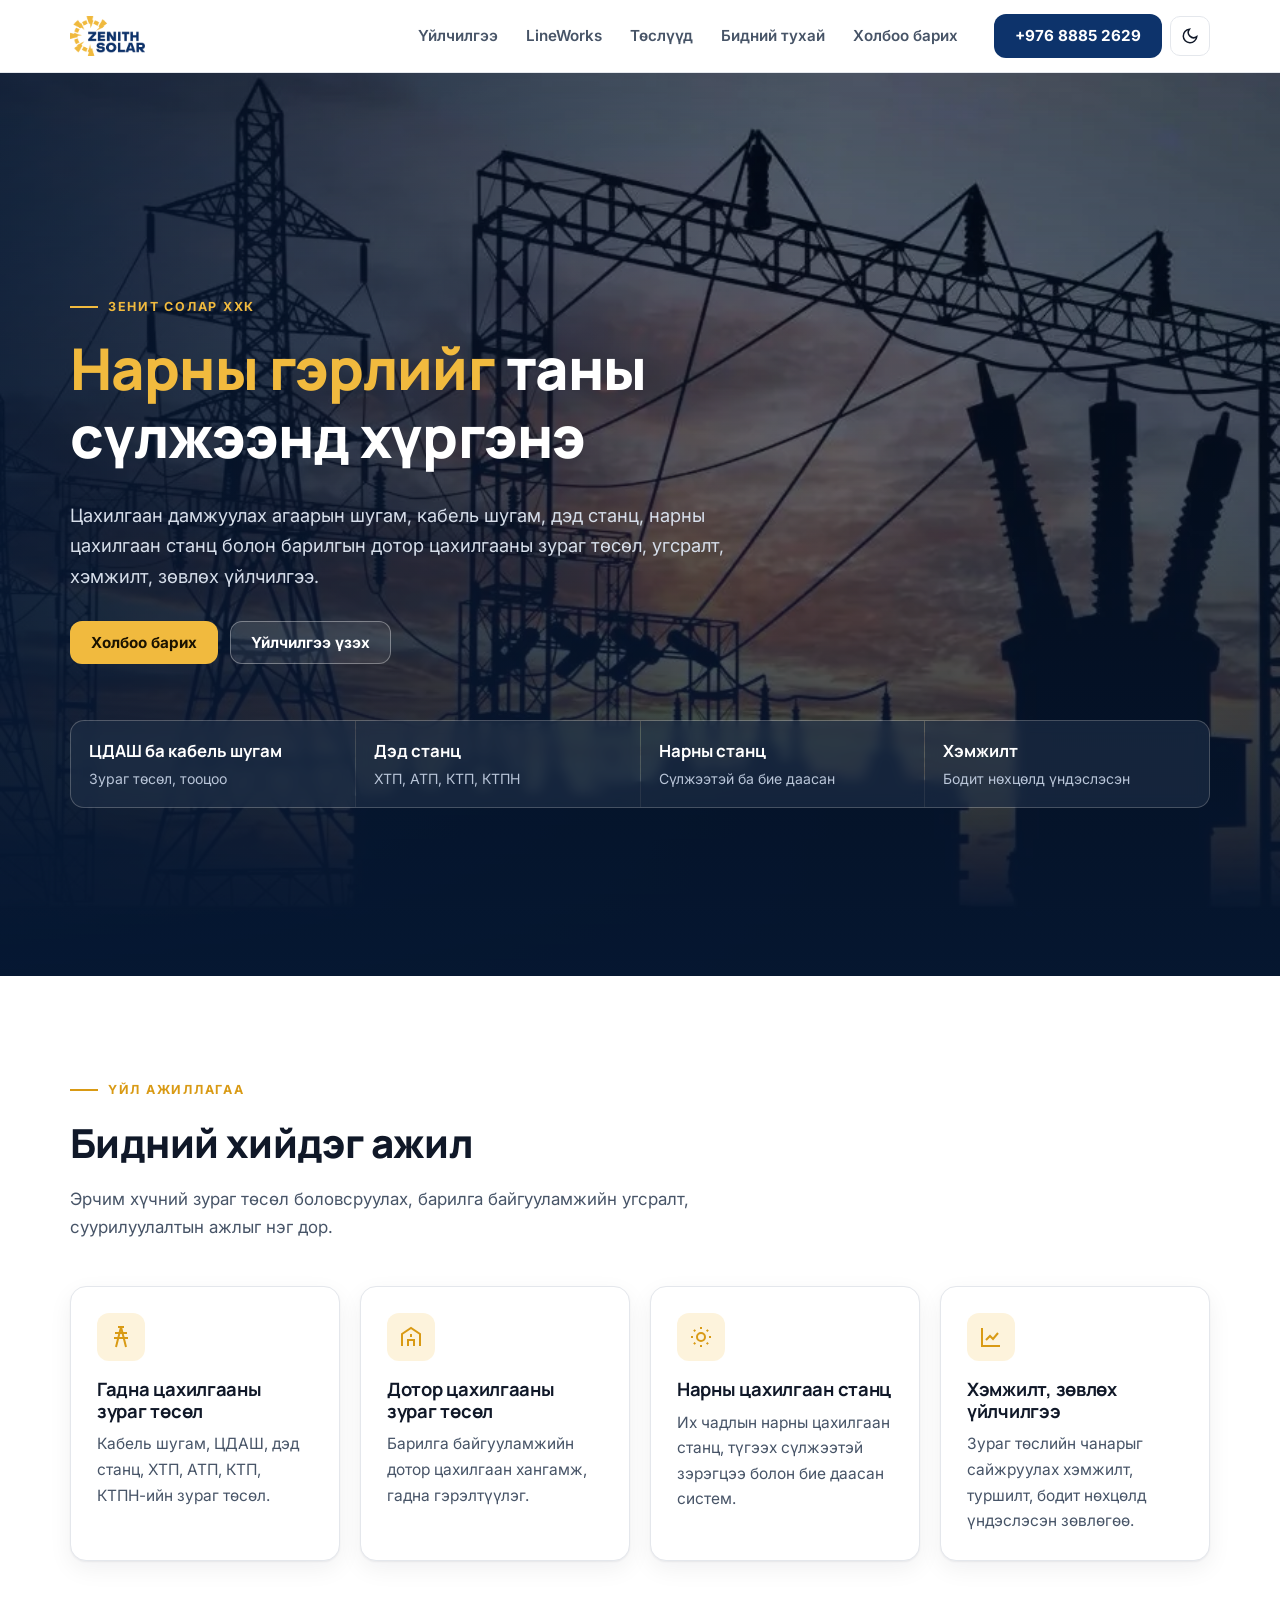
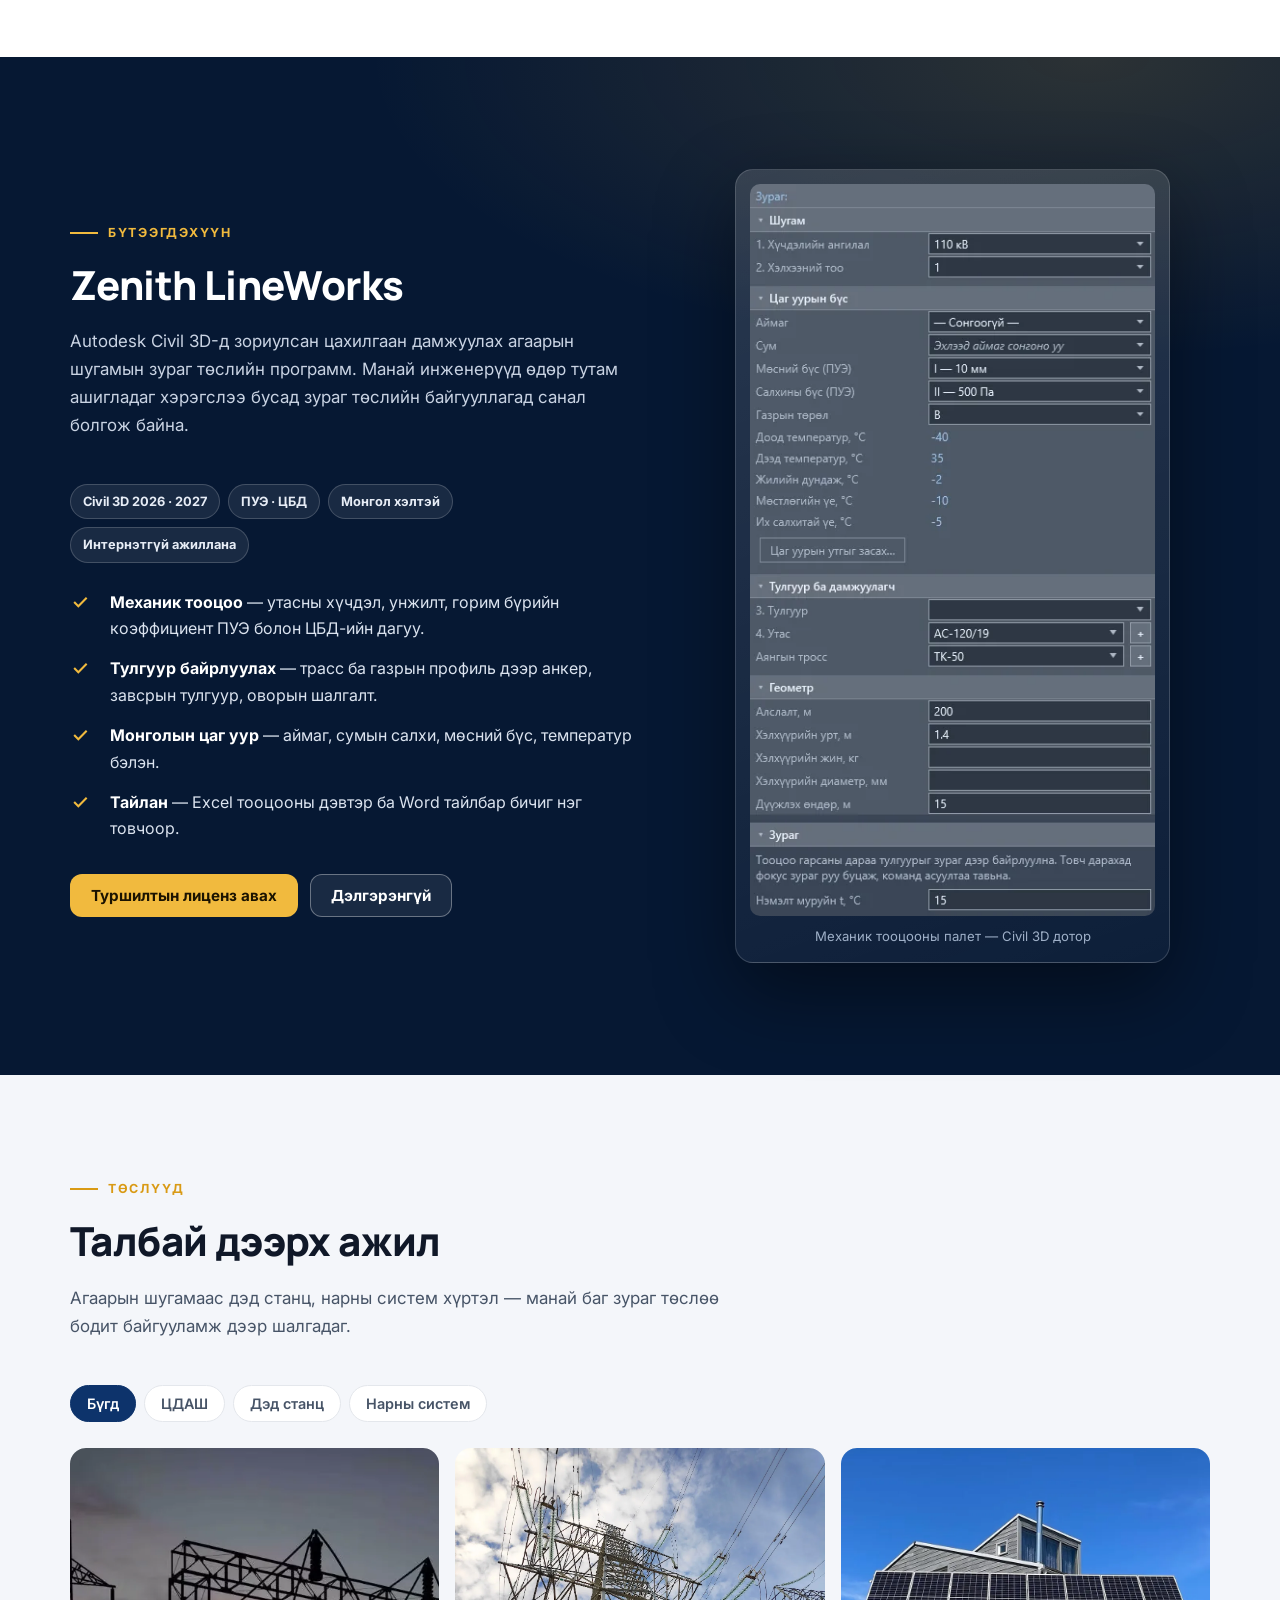
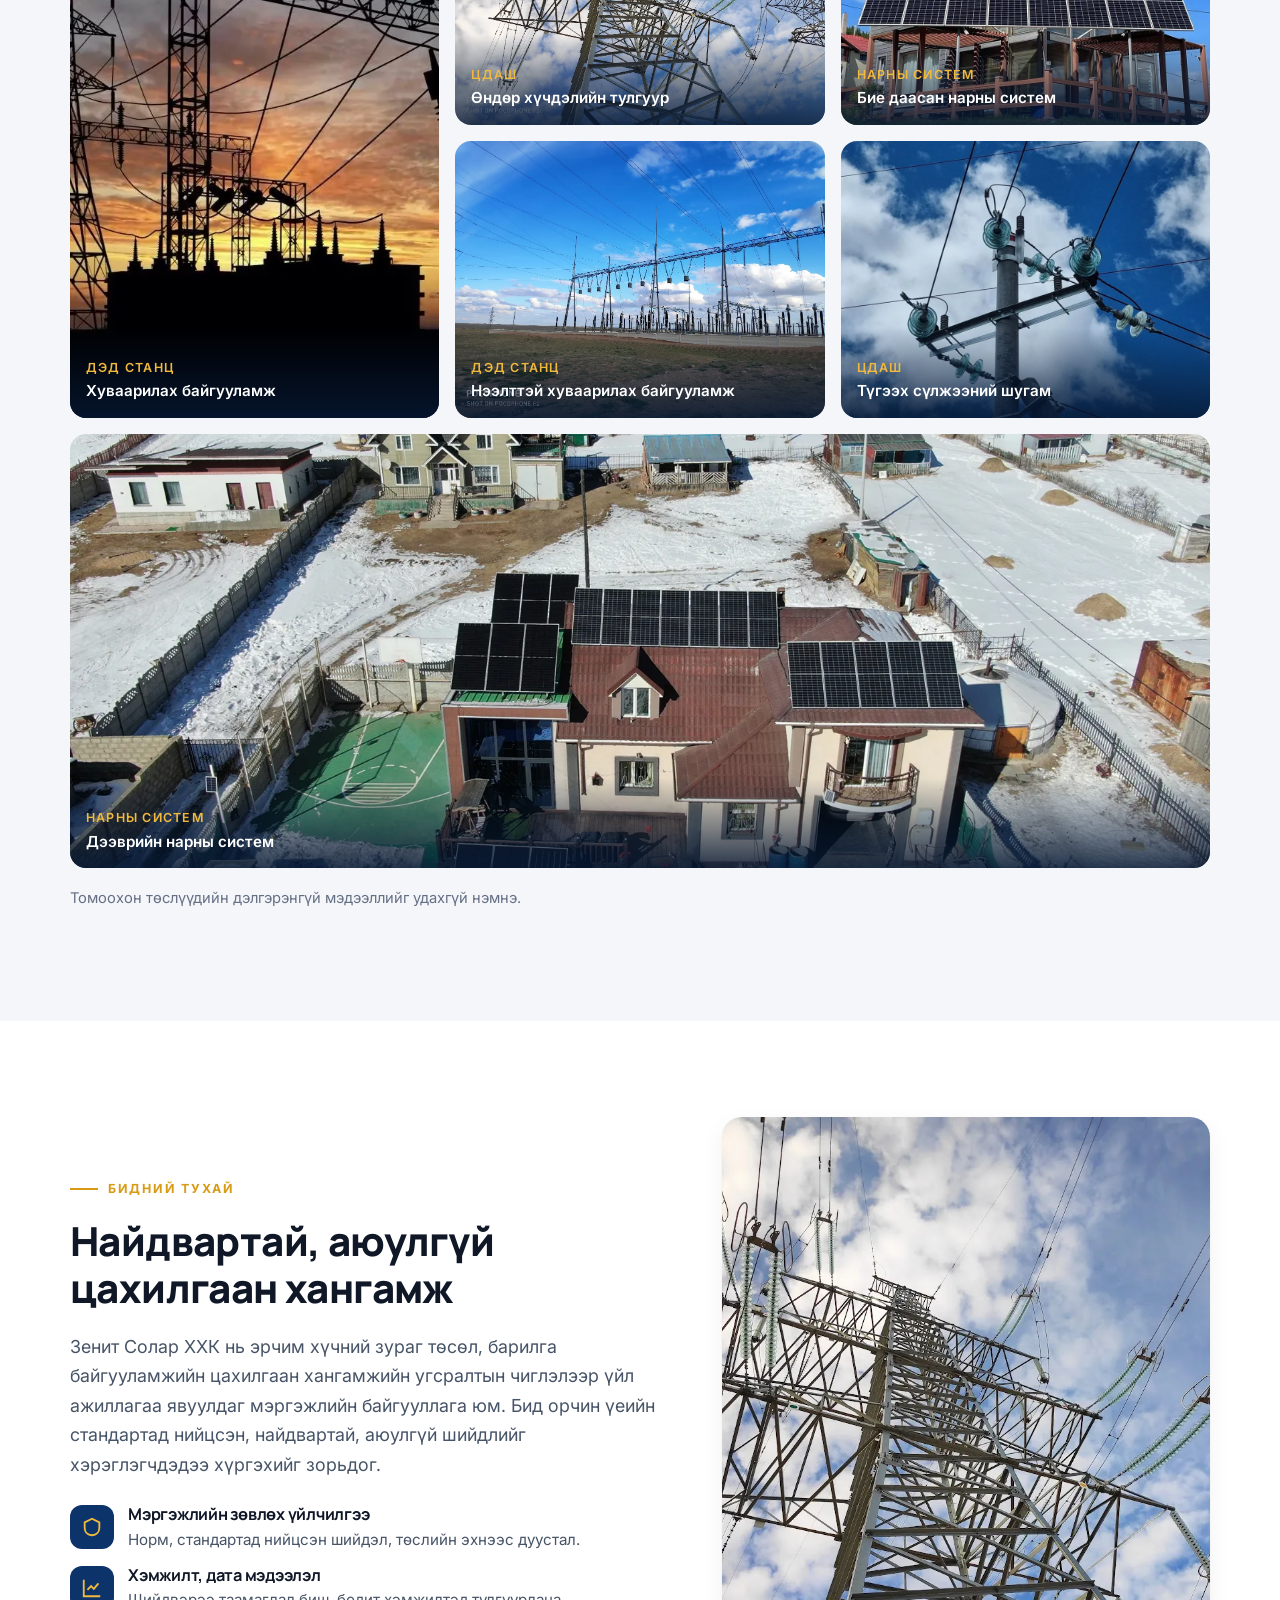
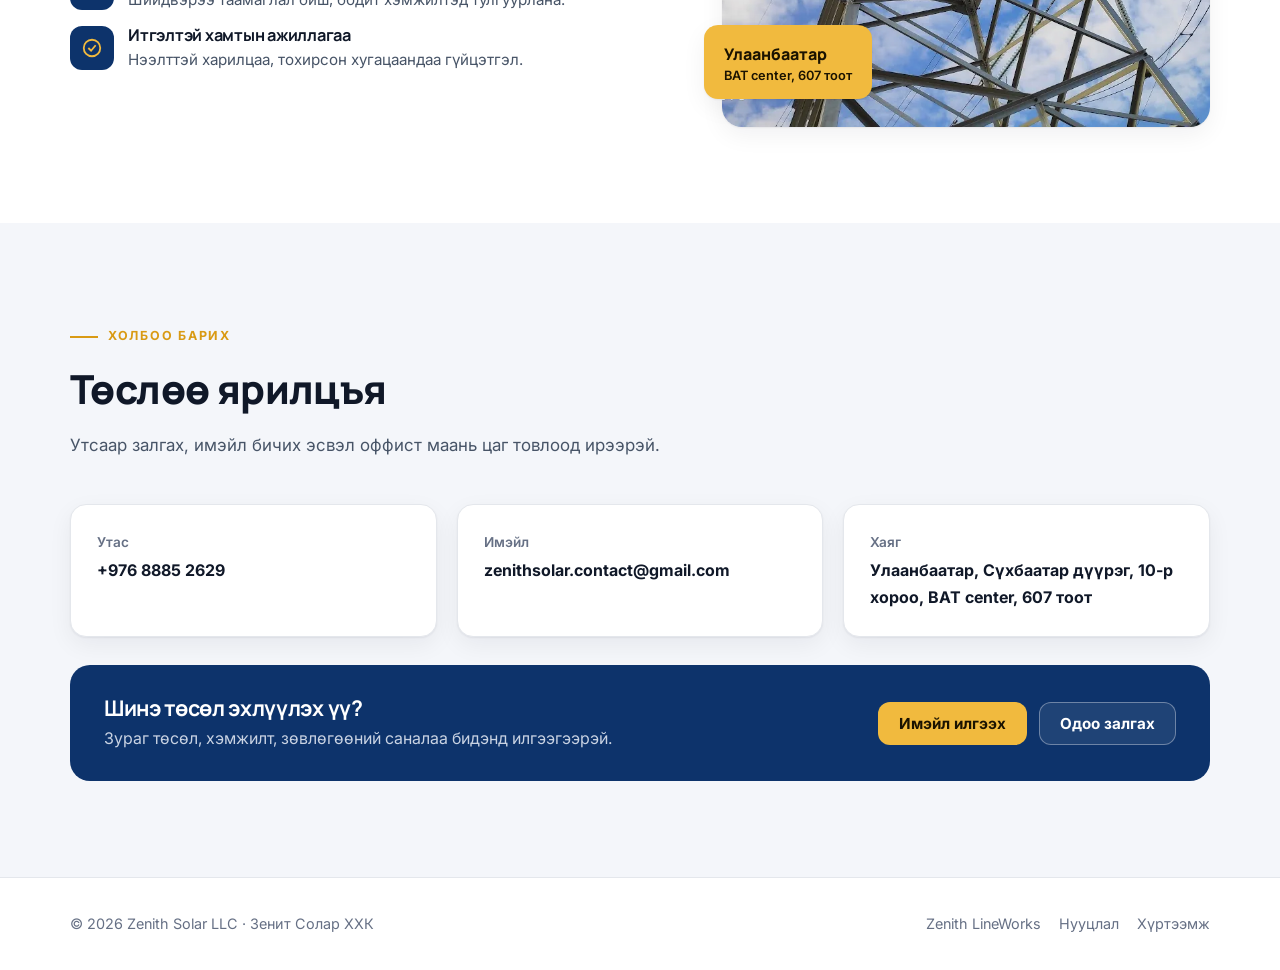
==== index.html @ 53b49c6b "Нүүрийн гарчиг: «Нарны гэрлийг таны сүлжээнд хүргэнэ» Co-Authored-By: Claude Opus 5.5 <noreply@anthr" ====
<!DOCTYPE html>
<html lang="mn">
<head>
<meta charset="utf-8">
<meta name="viewport" content="width=device-width, initial-scale=1">
<title>Зенит Солар ХХК — Эрчим хүчний зураг төсөл, цахилгаан хангамж</title>
<meta name="description" content="Зенит Солар ХХК: ЦДАШ, кабель шугам, дэд станц, нарны цахилгаан станцын зураг төсөл, дотор цахилгаан, хэмжилт, зөвлөх үйлчилгээ. Zenith LineWorks — Civil 3D-д зориулсан ЦДАШ-ын зураг төслийн программ.">
<meta property="og:title" content="Зенит Солар ХХК — Эрчим хүчний зураг төсөл">
<meta property="og:description" content="ЦДАШ, дэд станц, нарны цахилгаан станц, дотор цахилгааны зураг төсөл ба хэмжилт.">
<meta property="og:image" content="assets/img/substation-dusk.jpg">
<meta name="theme-color" content="#0d336b">
<link rel="icon" href="assets/img/favicon.svg" type="image/svg+xml">
<link rel="preconnect" href="https://fonts.googleapis.com">
<link rel="preconnect" href="https://fonts.gstatic.com" crossorigin>
<link rel="stylesheet" href="https://fonts.googleapis.com/css2?family=Inter:wght@400;500;600;700&family=Manrope:wght@700;800&display=swap">
<link rel="stylesheet" href="assets/site.css">
</head>
<body>

<header class="top">
  <div class="wrap">
    <a class="brand" href="./" aria-label="Зенит Солар — нүүр">
      <img src="assets/img/logo.png" alt="Zenith Solar" width="75" height="40">
    </a>
    <nav class="nav" id="nav" aria-label="Үндсэн цэс">
      <a href="#services">Үйлчилгээ</a>
      <a href="#lineworks">LineWorks</a>
      <a href="#projects">Төслүүд</a>
      <a href="#about">Бидний тухай</a>
      <a href="#contact">Холбоо барих</a>
    </nav>
    <div class="top-actions">
      <a class="btn btn-navy" href="tel:+97688852629">+976 8885 2629</a>
      <button class="icon-btn" id="theme" type="button" aria-label="Өнгөний горим солих">
        <svg width="18" height="18" viewBox="0 0 24 24" fill="none" stroke="currentColor" stroke-width="2" aria-hidden="true"><path d="M21 12.8A9 9 0 1 1 11.2 3a7 7 0 0 0 9.8 9.8z"/></svg>
      </button>
      <button class="icon-btn menu-btn" id="menu" type="button" aria-label="Цэс" aria-controls="nav" aria-expanded="false">
        <svg width="20" height="20" viewBox="0 0 24 24" fill="none" stroke="currentColor" stroke-width="2" aria-hidden="true"><path d="M3 6h18M3 12h18M3 18h18"/></svg>
      </button>
    </div>
  </div>
</header>

<main>
  <section class="hero" aria-labelledby="hero-title">
    <picture>
      <source srcset="assets/img/substation-dusk.webp" type="image/webp">
      <img src="assets/img/substation-dusk.jpg" alt="" fetchpriority="high">
    </picture>
    <div class="wrap">
      <div class="eyebrow">Зенит Солар ХХК</div>
      <h1 id="hero-title"><em>Нарны гэрлийг</em> таны сүлжээнд хүргэнэ</h1>
      <p class="lede">
        Цахилгаан дамжуулах агаарын шугам, кабель шугам, дэд станц, нарны цахилгаан станц болон
        барилгын дотор цахилгааны зураг төсөл, угсралт, хэмжилт, зөвлөх үйлчилгээ.
      </p>
      <div class="row">
        <a class="btn btn-sun" href="#contact">Холбоо барих</a>
        <a class="btn btn-ghost" href="#services">Үйлчилгээ үзэх</a>
      </div>
      <div class="hero-strip" role="list">
        <div role="listitem"><strong>ЦДАШ ба кабель шугам</strong><span>Зураг төсөл, тооцоо</span></div>
        <div role="listitem"><strong>Дэд станц</strong><span>ХТП, АТП, КТП, КТПН</span></div>
        <div role="listitem"><strong>Нарны станц</strong><span>Сүлжээтэй ба бие даасан</span></div>
        <div role="listitem"><strong>Хэмжилт</strong><span>Бодит нөхцөлд үндэслэсэн</span></div>
      </div>
    </div>
  </section>

  <section id="services" aria-labelledby="services-title">
    <div class="wrap">
      <div class="head reveal">
        <div class="eyebrow">Үйл ажиллагаа</div>
        <h2 id="services-title">Бидний хийдэг ажил</h2>
        <p>Эрчим хүчний зураг төсөл боловсруулах, барилга байгууламжийн угсралт, суурилуулалтын ажлыг нэг дор.</p>
      </div>
      <div class="grid services">
        <article class="card reveal">
          <div class="ico" aria-hidden="true"><svg width="24" height="24" viewBox="0 0 24 24" fill="none" stroke="currentColor" stroke-width="2"><path d="M12 2 7 22M12 2l5 20M6 8h12M5 13h14M9 2h6"/></svg></div>
          <h3>Гадна цахилгааны зураг төсөл</h3>
          <p>Кабель шугам, ЦДАШ, дэд станц, ХТП, АТП, КТП, КТПН-ийн зураг төсөл.</p>
        </article>
        <article class="card reveal">
          <div class="ico" aria-hidden="true"><svg width="24" height="24" viewBox="0 0 24 24" fill="none" stroke="currentColor" stroke-width="2"><path d="M3 21V9l9-6 9 6v12"/><path d="M9 21v-6h6v6"/><path d="M12 9v3"/></svg></div>
          <h3>Дотор цахилгааны зураг төсөл</h3>
          <p>Барилга байгууламжийн дотор цахилгаан хангамж, гадна гэрэлтүүлэг.</p>
        </article>
        <article class="card reveal">
          <div class="ico" aria-hidden="true"><svg width="24" height="24" viewBox="0 0 24 24" fill="none" stroke="currentColor" stroke-width="2"><circle cx="12" cy="12" r="4"/><path d="M12 2v2M12 20v2M4.9 4.9l1.4 1.4M17.7 17.7l1.4 1.4M2 12h2M20 12h2M4.9 19.1l1.4-1.4M17.7 6.3l1.4-1.4"/></svg></div>
          <h3>Нарны цахилгаан станц</h3>
          <p>Их чадлын нарны цахилгаан станц, түгээх сүлжээтэй зэрэгцээ болон бие даасан систем.</p>
        </article>
        <article class="card reveal">
          <div class="ico" aria-hidden="true"><svg width="24" height="24" viewBox="0 0 24 24" fill="none" stroke="currentColor" stroke-width="2"><path d="M3 3v18h18"/><path d="m7 15 4-4 3 3 5-6"/></svg></div>
          <h3>Хэмжилт, зөвлөх үйлчилгээ</h3>
          <p>Зураг төслийн чанарыг сайжруулах хэмжилт, туршилт, бодит нөхцөлд үндэслэсэн зөвлөгөө.</p>
        </article>
      </div>
    </div>
  </section>

  <section id="lineworks" class="product" aria-labelledby="lw-title">
    <div class="wrap product-grid">
      <div class="reveal">
        <div class="head">
          <div class="eyebrow">Бүтээгдэхүүн</div>
          <h2 id="lw-title">Zenith LineWorks</h2>
          <p>
            Autodesk Civil 3D-д зориулсан цахилгаан дамжуулах агаарын шугамын зураг төслийн программ.
            Манай инженерүүд өдөр тутам ашигладаг хэрэгслээ бусад зураг төслийн байгууллагад санал болгож байна.
          </p>
        </div>
        <div class="pills" aria-label="Дэмжлэг">
          <span class="pill">Civil 3D 2026 · 2027</span>
          <span class="pill">ПУЭ · ЦБД</span>
          <span class="pill">Монгол хэлтэй</span>
          <span class="pill">Интернэтгүй ажиллана</span>
        </div>
        <ul class="features">
          <li><svg width="20" height="20" viewBox="0 0 24 24" fill="none" stroke="currentColor" stroke-width="2.5" aria-hidden="true"><path d="m5 12 5 5L20 7"/></svg><span><strong>Механик тооцоо</strong> — утасны хүчдэл, унжилт, горим бүрийн коэффициент ПУЭ болон ЦБД-ийн дагуу.</span></li>
          <li><svg width="20" height="20" viewBox="0 0 24 24" fill="none" stroke="currentColor" stroke-width="2.5" aria-hidden="true"><path d="m5 12 5 5L20 7"/></svg><span><strong>Тулгуур байрлуулах</strong> — трасс ба газрын профиль дээр анкер, завсрын тулгуур, оворын шалгалт.</span></li>
          <li><svg width="20" height="20" viewBox="0 0 24 24" fill="none" stroke="currentColor" stroke-width="2.5" aria-hidden="true"><path d="m5 12 5 5L20 7"/></svg><span><strong>Монголын цаг уур</strong> — аймаг, сумын салхи, мөсний бүс, температур бэлэн.</span></li>
          <li><svg width="20" height="20" viewBox="0 0 24 24" fill="none" stroke="currentColor" stroke-width="2.5" aria-hidden="true"><path d="m5 12 5 5L20 7"/></svg><span><strong>Тайлан</strong> — Excel тооцооны дэвтэр ба Word тайлбар бичиг нэг товчоор.</span></li>
        </ul>
        <div class="row">
          <a class="btn btn-sun" href="https://nova-xo.github.io/lineworks/account.html">Туршилтын лиценз авах</a>
          <a class="btn btn-ghost" href="https://nova-xo.github.io/lineworks/">Дэлгэрэнгүй</a>
        </div>
      </div>
      <figure class="shot reveal">
        <picture>
          <source srcset="assets/img/lineworks-palette.webp" type="image/webp">
          <img src="assets/img/lineworks-palette.png" alt="Zenith LineWorks-ийн механик тооцооны палет: шугам, цаг уурын бүс, температур" width="420" height="760" loading="lazy">
        </picture>
        <figcaption>Механик тооцооны палет — Civil 3D дотор</figcaption>
      </figure>
    </div>
  </section>

  <section id="projects" class="soft" aria-labelledby="projects-title">
    <div class="wrap">
      <div class="head reveal">
        <div class="eyebrow">Төслүүд</div>
        <h2 id="projects-title">Талбай дээрх ажил</h2>
        <p>Агаарын шугамаас дэд станц, нарны систем хүртэл — манай баг зураг төслөө бодит байгууламж дээр шалгадаг.</p>
      </div>
      <div class="filters" role="group" aria-label="Ангилал">
        <button type="button" data-filter="all" aria-pressed="true">Бүгд</button>
        <button type="button" data-filter="line" aria-pressed="false">ЦДАШ</button>
        <button type="button" data-filter="substation" aria-pressed="false">Дэд станц</button>
        <button type="button" data-filter="solar" aria-pressed="false">Нарны систем</button>
      </div>
      <div class="gallery" id="gallery">
        <figure data-cat="substation" class="tall"><picture><source srcset="assets/img/substation-dusk.webp" type="image/webp"><img src="assets/img/substation-dusk.jpg" alt="Дэд станцын гаралтын хэсэг үдшийн гэрэлд" loading="lazy"></picture><figcaption><span>Дэд станц</span>Хуваарилах байгууламж</figcaption></figure>
        <figure data-cat="line"><picture><source srcset="assets/img/tower.webp" type="image/webp"><img src="assets/img/tower.jpg" alt="Металл тулгуур ба агаарын шугамын утас" loading="lazy"></picture><figcaption><span>ЦДАШ</span>Өндөр хүчдэлийн тулгуур</figcaption></figure>
        <figure data-cat="solar"><picture><source srcset="assets/img/solar-house.webp" type="image/webp"><img src="assets/img/solar-house.jpg" alt="Байшингийн дэргэд суурилуулсан нарны хавтан" loading="lazy"></picture><figcaption><span>Нарны систем</span>Бие даасан нарны систем</figcaption></figure>
        <figure data-cat="substation"><picture><source srcset="assets/img/substation.webp" type="image/webp"><img src="assets/img/substation.jpg" alt="Дэд станцын хуваарилах байгууламж ба портал" loading="lazy"></picture><figcaption><span>Дэд станц</span>Нээлттэй хуваарилах байгууламж</figcaption></figure>
        <figure data-cat="line"><picture><source srcset="assets/img/pole.webp" type="image/webp"><img src="assets/img/pole.jpg" alt="Тусгаарлагчтай төмөр бетон тулгуур" loading="lazy"></picture><figcaption><span>ЦДАШ</span>Түгээх сүлжээний шугам</figcaption></figure>
        <figure data-cat="solar" class="wide"><picture><source srcset="assets/img/village-solar.webp" type="image/webp"><img src="assets/img/village-solar.jpg" alt="Хорооллын байшингийн дээвэр дээрх нарны хавтан, агаараас" loading="lazy"></picture><figcaption><span>Нарны систем</span>Дээврийн нарны систем</figcaption></figure>
      </div>
      <p class="note">Томоохон төслүүдийн дэлгэрэнгүй мэдээллийг удахгүй нэмнэ.</p>
    </div>
  </section>

  <section id="about" aria-labelledby="about-title">
    <div class="wrap about-grid">
      <div class="reveal">
        <div class="head" style="margin-bottom:0">
          <div class="eyebrow">Бидний тухай</div>
          <h2 id="about-title">Найдвартай, аюулгүй цахилгаан хангамж</h2>
        </div>
        <p class="lead">
          Зенит Солар ХХК нь эрчим хүчний зураг төсөл, барилга байгууламжийн цахилгаан хангамжийн
          угсралтын чиглэлээр үйл ажиллагаа явуулдаг мэргэжлийн байгууллага юм. Бид орчин үеийн
          стандартад нийцсэн, найдвартай, аюулгүй шийдлийг хэрэглэгчдэдээ хүргэхийг зорьдог.
        </p>
        <div class="values">
          <div><span class="ico" aria-hidden="true"><svg width="22" height="22" viewBox="0 0 24 24" fill="none" stroke="currentColor" stroke-width="2"><path d="M12 3 4 7v6c0 4.5 3.4 7.6 8 8 4.6-.4 8-3.5 8-8V7z"/></svg></span><div><h3>Мэргэжлийн зөвлөх үйлчилгээ</h3><p>Норм, стандартад нийцсэн шийдэл, төслийн эхнээс дуустал.</p></div></div>
          <div><span class="ico" aria-hidden="true"><svg width="22" height="22" viewBox="0 0 24 24" fill="none" stroke="currentColor" stroke-width="2"><path d="M3 3v18h18"/><path d="M7 14l4-4 3 3 5-6"/></svg></span><div><h3>Хэмжилт, дата мэдээлэл</h3><p>Шийдвэрээ таамаглал биш, бодит хэмжилтэд тулгуурлана.</p></div></div>
          <div><span class="ico" aria-hidden="true"><svg width="22" height="22" viewBox="0 0 24 24" fill="none" stroke="currentColor" stroke-width="2"><path d="M8 12l3 3 5-6"/><circle cx="12" cy="12" r="9"/></svg></span><div><h3>Итгэлтэй хамтын ажиллагаа</h3><p>Нээлттэй харилцаа, тохирсон хугацаандаа гүйцэтгэл.</p></div></div>
        </div>
      </div>
      <div class="about-photo reveal">
        <picture>
          <source srcset="assets/img/tower.webp" type="image/webp">
          <img src="assets/img/tower.jpg" alt="Агаарын шугамын металл тулгуур доороос" loading="lazy">
        </picture>
        <div class="badge">Улаанбаатар<small>BAT center, 607 тоот</small></div>
      </div>
    </div>
  </section>

  <section id="contact" class="soft" aria-labelledby="contact-title">
    <div class="wrap">
      <div class="head reveal">
        <div class="eyebrow">Холбоо барих</div>
        <h2 id="contact-title">Төслөө ярилцъя</h2>
        <p>Утсаар залгах, имэйл бичих эсвэл оффист маань цаг товлоод ирээрэй.</p>
      </div>
      <div class="contact-grid">
        <div class="card reveal"><span class="label">Утас</span><a href="tel:+97688852629">+976 8885 2629</a></div>
        <div class="card reveal"><span class="label">Имэйл</span><a href="mailto:zenithsolar.contact@gmail.com">zenithsolar.contact@gmail.com</a></div>
        <div class="card reveal"><span class="label">Хаяг</span><a href="https://www.google.com/maps/search/?api=1&amp;query=BAT+center+Ulaanbaatar" rel="noopener" target="_blank">Улаанбаатар, Сүхбаатар дүүрэг, 10-р хороо, BAT center, 607 тоот</a></div>
      </div>
      <div class="cta-band reveal">
        <div>
          <h3>Шинэ төсөл эхлүүлэх үү?</h3>
          <p>Зураг төсөл, хэмжилт, зөвлөгөөний саналаа бидэнд илгээгээрэй.</p>
        </div>
        <div class="row" style="display:flex;gap:12px;flex-wrap:wrap">
          <a class="btn btn-sun" href="mailto:zenithsolar.contact@gmail.com?subject=%D0%A2%D3%A9%D1%81%D0%BB%D0%B8%D0%B9%D0%BD%20%D1%81%D0%B0%D0%BD%D0%B0%D0%BB">Имэйл илгээх</a>
          <a class="btn btn-ghost" href="tel:+97688852629">Одоо залгах</a>
        </div>
      </div>
    </div>
  </section>
</main>

<footer class="foot">
  <div class="wrap">
    <div>© <span id="year">2026</span> Zenith Solar LLC · Зенит Солар ХХК</div>
    <nav aria-label="Нэмэлт">
      <a href="https://nova-xo.github.io/lineworks/">Zenith LineWorks</a>
      <a href="privacy.html">Нууцлал</a>
      <a href="accessibility.html">Хүртээмж</a>
    </nav>
  </div>
</footer>

<div class="lightbox" id="lightbox" hidden role="dialog" aria-modal="true" aria-label="Зураг томоор">
  <button class="icon-btn" type="button" id="lightbox-close" aria-label="Хаах">✕</button>
  <img alt="">
</div>

<script src="assets/site.js" defer></script>
</body>
</html>
---- assets/site.css ----
/* Zenith Solar — компанийн сайт. Брэндийн өнгө логоноос: хар хөх #0d336b, нарны шар #f1ba3e. */

:root {
  --navy: #0d336b;
  --navy-deep: #08214a;
  --navy-ink: #061833;
  --sun: #f1ba3e;
  --sun-deep: #d99a14;
  --bg: #ffffff;
  --bg-soft: #f4f6fa;
  --card: #ffffff;
  --ink: #101828;
  --ink-soft: #475467;
  --ink-faint: #667085;
  --line: #e4e7ec;
  --radius: 16px;
  --shadow: 0 1px 2px rgba(16, 24, 40, .06), 0 8px 24px rgba(16, 24, 40, .06);
  --wrap: 1180px;
  --font: "Inter", "Segoe UI", system-ui, -apple-system, sans-serif;
  --display: "Manrope", "Inter", "Segoe UI", system-ui, sans-serif;
  color-scheme: light;
}

@media (prefers-color-scheme: dark) {
  :root:not([data-theme="light"]) {
    --bg: #0b1220;
    --bg-soft: #0f192c;
    --card: #121e34;
    --ink: #e7ecf4;
    --ink-soft: #b4bfd0;
    --ink-faint: #8a96aa;
    --line: #22314d;
    --shadow: 0 1px 2px rgba(0, 0, 0, .3), 0 8px 24px rgba(0, 0, 0, .25);
    color-scheme: dark;
  }
}
:root[data-theme="dark"] {
  --bg: #0b1220;
  --bg-soft: #0f192c;
  --card: #121e34;
  --ink: #e7ecf4;
  --ink-soft: #b4bfd0;
  --ink-faint: #8a96aa;
  --line: #22314d;
  --shadow: 0 1px 2px rgba(0, 0, 0, .3), 0 8px 24px rgba(0, 0, 0, .25);
  color-scheme: dark;
}

* { box-sizing: border-box; }
html { scroll-behavior: smooth; scroll-padding-top: 84px; }
body {
  margin: 0; background: var(--bg); color: var(--ink);
  font: 16px/1.65 var(--font); -webkit-font-smoothing: antialiased;
}
img { max-width: 100%; display: block; }
a { color: inherit; }
h1, h2, h3 { font-family: var(--display); line-height: 1.18; letter-spacing: -.015em; margin: 0 0 .5em; }
h1 { font-size: clamp(2.1rem, 5vw, 3.6rem); font-weight: 800; }
h2 { font-size: clamp(1.7rem, 3.4vw, 2.5rem); font-weight: 800; }
h3 { font-size: 1.15rem; font-weight: 700; }
p { margin: 0 0 1em; }
.wrap { max-width: var(--wrap); margin: 0 auto; padding: 0 20px; }
.sr-only { position: absolute; width: 1px; height: 1px; overflow: hidden; clip: rect(0 0 0 0); }
:focus-visible { outline: 3px solid var(--sun); outline-offset: 2px; border-radius: 6px; }

/* ------------------------------------------------------------------ header */
.top {
  position: sticky; top: 0; z-index: 50;
  background: color-mix(in srgb, var(--bg) 86%, transparent);
  backdrop-filter: saturate(1.4) blur(12px);
  border-bottom: 1px solid var(--line);
}
.top .wrap { display: flex; align-items: center; gap: 24px; height: 72px; }
.brand { display: flex; align-items: center; text-decoration: none; }
.brand img { height: 40px; width: auto; }
:root[data-theme="dark"] .brand img, .dark-logo .brand img { filter: none; }
.nav { display: flex; gap: 4px; margin-left: auto; }
.nav a {
  text-decoration: none; color: var(--ink-soft); font-weight: 600; font-size: .95rem;
  padding: 8px 12px; border-radius: 10px;
}
.nav a:hover { color: var(--ink); background: var(--bg-soft); }
.top-actions { display: flex; align-items: center; gap: 8px; }
.icon-btn {
  display: inline-grid; place-items: center; width: 40px; height: 40px; border-radius: 10px;
  border: 1px solid var(--line); background: var(--card); color: var(--ink); cursor: pointer;
}
.menu-btn { display: none; }

@media (max-width: 920px) {
  .nav {
    position: fixed; inset: 72px 0 auto 0; flex-direction: column; gap: 0;
    background: var(--bg); border-bottom: 1px solid var(--line); padding: 8px 20px 16px;
    transform: translateY(-120%); transition: transform .25s ease; margin: 0;
  }
  .nav.open { transform: none; }
  .nav a { padding: 12px 8px; }
  .menu-btn { display: inline-grid; }
  .top-actions .btn { display: none; }
}

/* ----------------------------------------------------------------- buttons */
.btn {
  display: inline-flex; align-items: center; gap: 8px; text-decoration: none; cursor: pointer;
  font: 700 .95rem/1 var(--font); padding: 13px 20px; border-radius: 12px; border: 1px solid transparent;
  transition: transform .15s ease, background .15s ease, border-color .15s ease;
}
.btn:hover { transform: translateY(-1px); }
.btn-sun { background: var(--sun); color: #1b1300; }
.btn-sun:hover { background: #f6c75c; }
.btn-navy { background: var(--navy); color: #fff; }
.btn-navy:hover { background: var(--navy-deep); }
.btn-ghost { background: rgba(255, 255, 255, .08); color: #fff; border-color: rgba(255, 255, 255, .35); }
.btn-ghost:hover { background: rgba(255, 255, 255, .16); }
.btn-line { background: var(--card); color: var(--ink); border-color: var(--line); }
.btn-line:hover { border-color: var(--ink-faint); }

/* -------------------------------------------------------------------- hero */
.hero {
  position: relative; isolation: isolate; color: #fff; overflow: hidden;
  min-height: min(88vh, 760px); display: flex; align-items: flex-end;
  background: var(--navy-ink);
}
.hero picture, .hero picture img {
  position: absolute; inset: 0; width: 100%; height: 100%; object-fit: cover; z-index: -2;
}
.hero::after {
  content: ""; position: absolute; inset: 0; z-index: -1;
  background:
    linear-gradient(180deg, rgba(6, 24, 51, .25) 0%, rgba(6, 24, 51, .55) 45%, rgba(6, 24, 51, .94) 100%),
    linear-gradient(90deg, rgba(6, 24, 51, .75) 0%, rgba(6, 24, 51, 0) 65%);
}
.hero .wrap { padding-top: 120px; padding-bottom: 72px; width: 100%; }
.eyebrow {
  display: inline-flex; align-items: center; gap: 10px; text-transform: uppercase; letter-spacing: .14em;
  font-size: .78rem; font-weight: 700; color: var(--sun); margin-bottom: 18px;
}
.eyebrow::before { content: ""; width: 28px; height: 2px; background: currentColor; }
.hero h1 { max-width: 15ch; }
.hero h1 em { font-style: normal; color: var(--sun); }
.hero .lede { max-width: 58ch; font-size: 1.15rem; color: #d6deea; margin: 18px 0 30px; }
.hero .row { display: flex; flex-wrap: wrap; gap: 12px; }
.hero-strip {
  display: grid; grid-template-columns: repeat(4, 1fr); gap: 1px; margin-top: 56px;
  background: rgba(255, 255, 255, .14); border: 1px solid rgba(255, 255, 255, .14); border-radius: 14px; overflow: hidden;
}
.hero-strip div { background: rgba(6, 24, 51, .55); backdrop-filter: blur(6px); padding: 16px 18px; }
.hero-strip strong { display: block; font-family: var(--display); font-size: 1.05rem; }
.hero-strip span { color: #b9c5d8; font-size: .88rem; }
@media (max-width: 760px) { .hero-strip { grid-template-columns: 1fr 1fr; } }

/* ---------------------------------------------------------------- sections */
section { padding: 96px 0; }
section.soft { background: var(--bg-soft); }
.head { max-width: 680px; margin-bottom: 44px; }
.head p { color: var(--ink-soft); font-size: 1.06rem; }
.head .eyebrow { color: var(--sun-deep); }
@media (prefers-color-scheme: dark) { :root:not([data-theme="light"]) .head .eyebrow { color: var(--sun); } }
:root[data-theme="dark"] .head .eyebrow { color: var(--sun); }

.grid { display: grid; gap: 20px; }
.grid.services { grid-template-columns: repeat(auto-fit, minmax(250px, 1fr)); }
.card {
  background: var(--card); border: 1px solid var(--line); border-radius: var(--radius);
  padding: 26px; box-shadow: var(--shadow); transition: transform .2s ease, border-color .2s ease;
}
.card:hover { transform: translateY(-3px); border-color: color-mix(in srgb, var(--sun) 60%, var(--line)); }
.card .ico {
  width: 48px; height: 48px; border-radius: 12px; display: grid; place-items: center; margin-bottom: 18px;
  background: color-mix(in srgb, var(--sun) 18%, transparent); color: var(--sun-deep);
}
.card p { color: var(--ink-soft); margin: 0; font-size: .97rem; }
.card ul { margin: 12px 0 0; padding-left: 18px; color: var(--ink-soft); font-size: .93rem; }

/* ----------------------------------------------------------------- product */
.product {
  background: radial-gradient(1200px 500px at 85% 0%, rgba(241, 186, 62, .16), transparent 60%), var(--navy-ink);
  color: #fff;
}
.product .head p { color: #c9d3e3; }
.product .head .eyebrow { color: var(--sun); }
.product-grid { display: grid; grid-template-columns: 1.05fr .95fr; gap: 56px; align-items: center; }
@media (max-width: 900px) { .product-grid { grid-template-columns: 1fr; } }
.features { list-style: none; margin: 0 0 32px; padding: 0; display: grid; gap: 14px; }
.features li { display: grid; grid-template-columns: 28px 1fr; gap: 12px; color: #dbe3ef; }
.features li svg { color: var(--sun); margin-top: 3px; }
.features strong { color: #fff; }
.shot {
  position: relative; border-radius: 18px; padding: 14px;
  background: linear-gradient(160deg, rgba(255, 255, 255, .14), rgba(255, 255, 255, .03));
  border: 1px solid rgba(255, 255, 255, .16); box-shadow: 0 30px 80px rgba(0, 0, 0, .45);
  max-width: 460px; justify-self: center;
}
.shot img { border-radius: 10px; width: 100%; height: auto; }
.shot figcaption { font-size: .82rem; color: #9fb0c8; margin-top: 10px; text-align: center; }
.pills { display: flex; flex-wrap: wrap; gap: 8px; margin-bottom: 26px; }
.pill {
  font-size: .8rem; font-weight: 700; padding: 6px 12px; border-radius: 999px;
  background: rgba(255, 255, 255, .08); border: 1px solid rgba(255, 255, 255, .18); color: #e7edf6;
}
.product .row { display: flex; flex-wrap: wrap; gap: 12px; }

/* ---------------------------------------------------------------- projects */
.filters { display: flex; flex-wrap: wrap; gap: 8px; margin-bottom: 26px; }
.filters button {
  font: 600 .9rem var(--font); padding: 9px 16px; border-radius: 999px; cursor: pointer;
  border: 1px solid var(--line); background: var(--card); color: var(--ink-soft);
}
.filters button[aria-pressed="true"] { background: var(--navy); border-color: var(--navy); color: #fff; }
.gallery { display: grid; grid-template-columns: repeat(3, 1fr); gap: 16px; }
.gallery figure {
  position: relative; margin: 0; border-radius: var(--radius); overflow: hidden; aspect-ratio: 4 / 3;
  background: var(--bg-soft); cursor: zoom-in;
}
.gallery figure.tall { grid-row: span 2; aspect-ratio: auto; }
.gallery figure.wide { grid-column: 1 / -1; aspect-ratio: 21 / 8; }
.gallery.filtered figure.tall, .gallery.filtered figure.wide { grid-row: auto; grid-column: auto; aspect-ratio: 4 / 3; }
.gallery img { width: 100%; height: 100%; object-fit: cover; transition: transform .5s ease; }
.gallery figure:hover img { transform: scale(1.05); }
.gallery figcaption {
  position: absolute; inset: auto 0 0 0; padding: 30px 16px 14px; color: #fff; font-weight: 600; font-size: .95rem;
  background: linear-gradient(0deg, rgba(6, 24, 51, .85), transparent);
}
.gallery figcaption span { display: block; font-size: .78rem; font-weight: 600; color: var(--sun); text-transform: uppercase; letter-spacing: .1em; }
.gallery figure[hidden] { display: none; }
@media (max-width: 860px) { .gallery { grid-template-columns: 1fr 1fr; } }
@media (max-width: 860px) { .gallery figure.wide { aspect-ratio: 16 / 9; } }
@media (max-width: 520px) { .gallery { grid-template-columns: 1fr; } .gallery figure.tall, .gallery figure.wide { grid-row: auto; grid-column: auto; aspect-ratio: 4 / 3; } }
.note { color: var(--ink-faint); font-size: .92rem; margin-top: 18px; }

.lightbox {
  position: fixed; inset: 0; z-index: 100; display: grid; place-items: center; padding: 24px;
  background: rgba(3, 10, 22, .92);
}
.lightbox[hidden] { display: none; }
.lightbox img { max-height: 86vh; width: auto; border-radius: 10px; }
.lightbox button { position: absolute; top: 18px; right: 18px; }

/* ------------------------------------------------------------------- about */
.about-grid { display: grid; grid-template-columns: 1.1fr .9fr; gap: 56px; align-items: center; }
@media (max-width: 900px) { .about-grid { grid-template-columns: 1fr; } }
.about-grid .lead { font-size: 1.12rem; color: var(--ink-soft); }
.values { display: grid; gap: 14px; margin-top: 26px; }
.values > div { display: grid; grid-template-columns: 44px 1fr; gap: 14px; align-items: start; }
.values h3 { margin: 0 0 2px; font-size: 1.02rem; }
.values .ico {
  width: 44px; height: 44px; border-radius: 12px; display: grid; place-items: center;
  background: var(--navy); color: var(--sun);
}
.values p { margin: 0; color: var(--ink-soft); font-size: .95rem; }
.about-photo { position: relative; }
.about-photo img { border-radius: 20px; box-shadow: var(--shadow); aspect-ratio: 4 / 5; object-fit: cover; width: 100%; }
.about-photo .badge {
  position: absolute; left: -18px; bottom: 28px; background: var(--sun); color: #1b1300;
  padding: 16px 20px; border-radius: 14px; font-weight: 800; font-family: var(--display); box-shadow: var(--shadow);
}
.about-photo .badge small { display: block; font: 600 .8rem var(--font); }
@media (max-width: 900px) { .about-photo .badge { left: 12px; } }

/* ----------------------------------------------------------------- contact */
.contact-grid { display: grid; grid-template-columns: repeat(3, 1fr); gap: 20px; margin-bottom: 28px; }
@media (max-width: 860px) { .contact-grid { grid-template-columns: 1fr; } }
.contact-grid .card a { text-decoration: none; font-weight: 700; color: var(--ink); word-break: break-word; }
.contact-grid .card a:hover { color: var(--sun-deep); }
.contact-grid .label { display: block; color: var(--ink-faint); font-size: .85rem; font-weight: 600; margin-bottom: 4px; }
.cta-band {
  display: flex; flex-wrap: wrap; align-items: center; justify-content: space-between; gap: 18px;
  background: var(--navy); color: #fff; border-radius: 20px; padding: 30px 34px;
}
.cta-band h3 { margin: 0 0 4px; font-size: 1.35rem; }
.cta-band p { margin: 0; color: #c9d3e3; }

/* ------------------------------------------------------------------ footer */
.foot { border-top: 1px solid var(--line); padding: 34px 0; color: var(--ink-faint); font-size: .9rem; }
.foot .wrap { display: flex; flex-wrap: wrap; gap: 16px; justify-content: space-between; align-items: center; }
.foot nav { display: flex; gap: 18px; flex-wrap: wrap; }
.foot a { text-decoration: none; }
.foot a:hover { color: var(--ink); }

/* ------------------------------------------------------------- plain pages */
.page { padding: 72px 0 96px; }
.page .wrap { max-width: 760px; }
.page h1 { font-size: clamp(1.9rem, 4vw, 2.6rem); }

.reveal { opacity: 0; transform: translateY(18px); transition: opacity .6s ease, transform .6s ease; }
.reveal.in { opacity: 1; transform: none; }
@media (prefers-reduced-motion: reduce) {
  html { scroll-behavior: auto; }
  .reveal { opacity: 1; transform: none; transition: none; }
  .card, .btn, .gallery img { transition: none; }
}

/* Логоны бичиг хар хөх тул харанхуй горимд цагаан дэвсгэртэй байна. */
@media (prefers-color-scheme: dark) {
  :root:not([data-theme="light"]) .brand { background: #fff; padding: 5px 10px; border-radius: 10px; }
}
:root[data-theme="dark"] .brand { background: #fff; padding: 5px 10px; border-radius: 10px; }
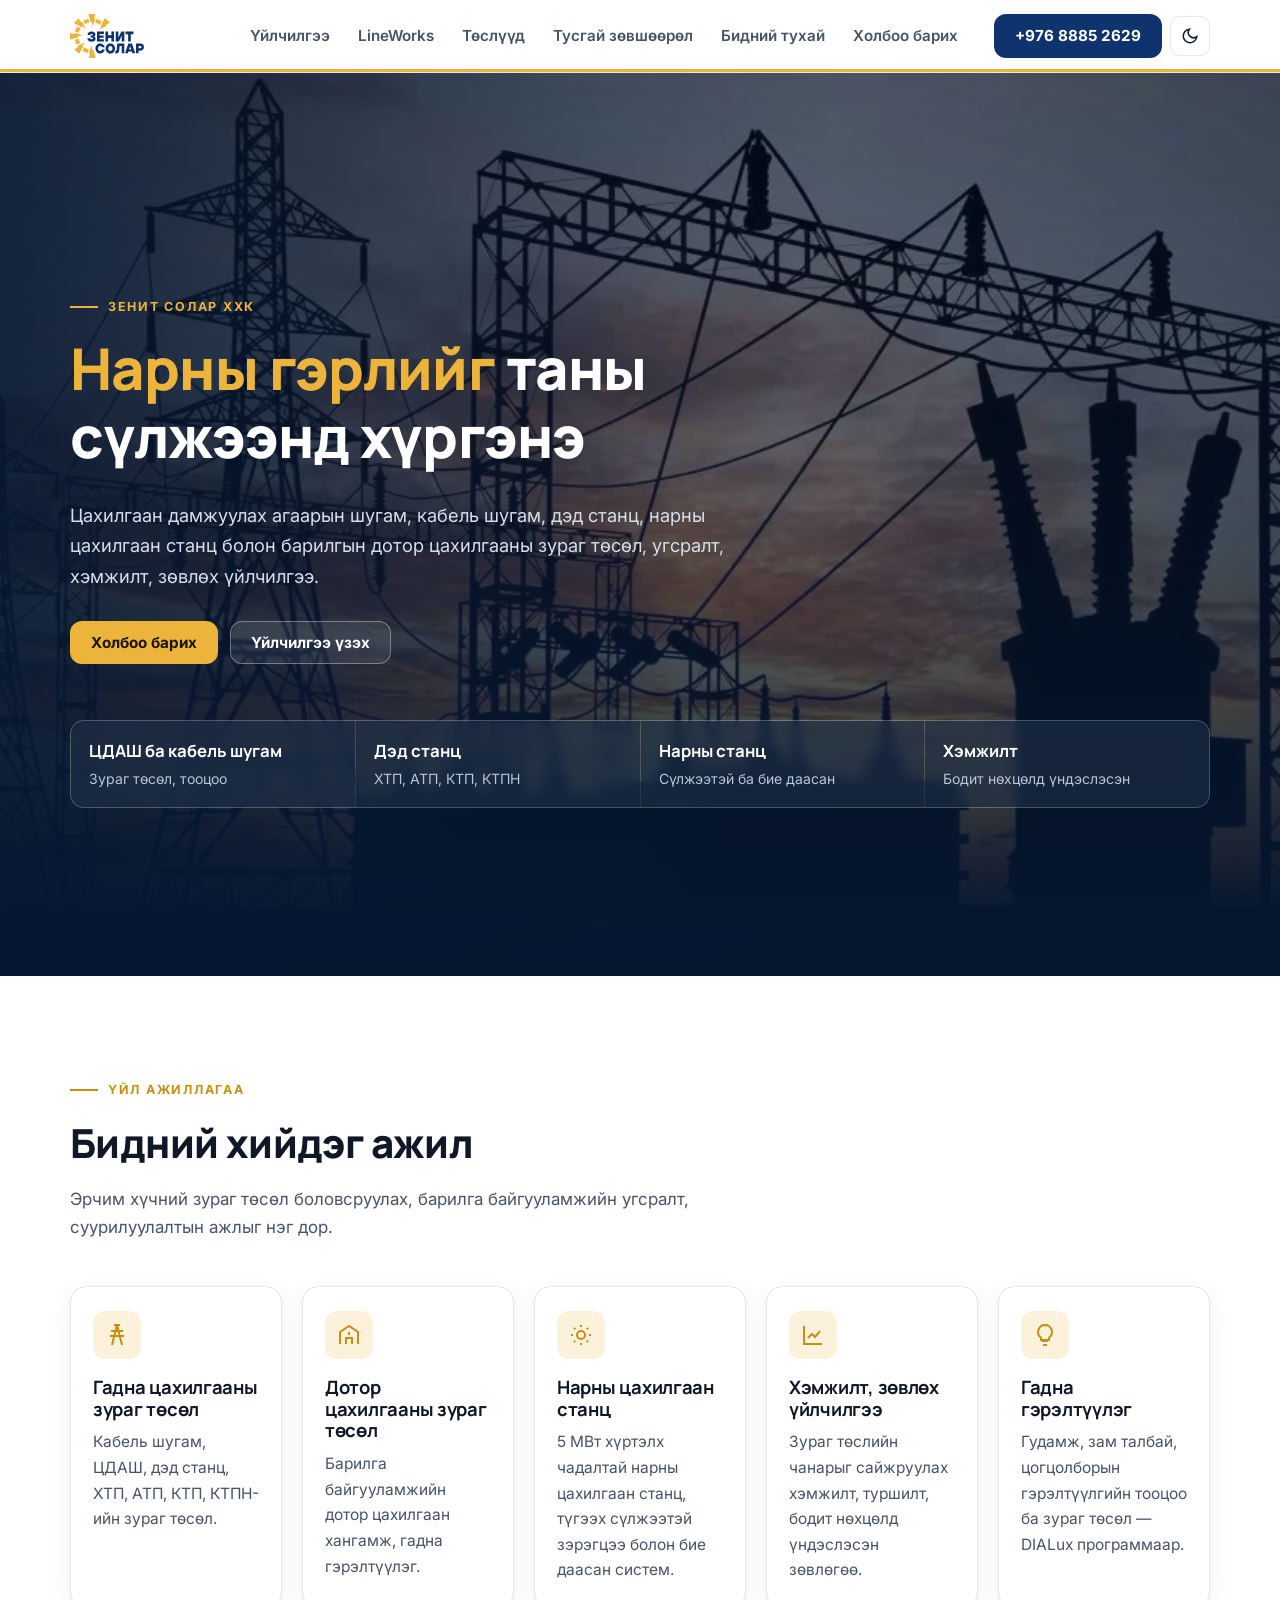
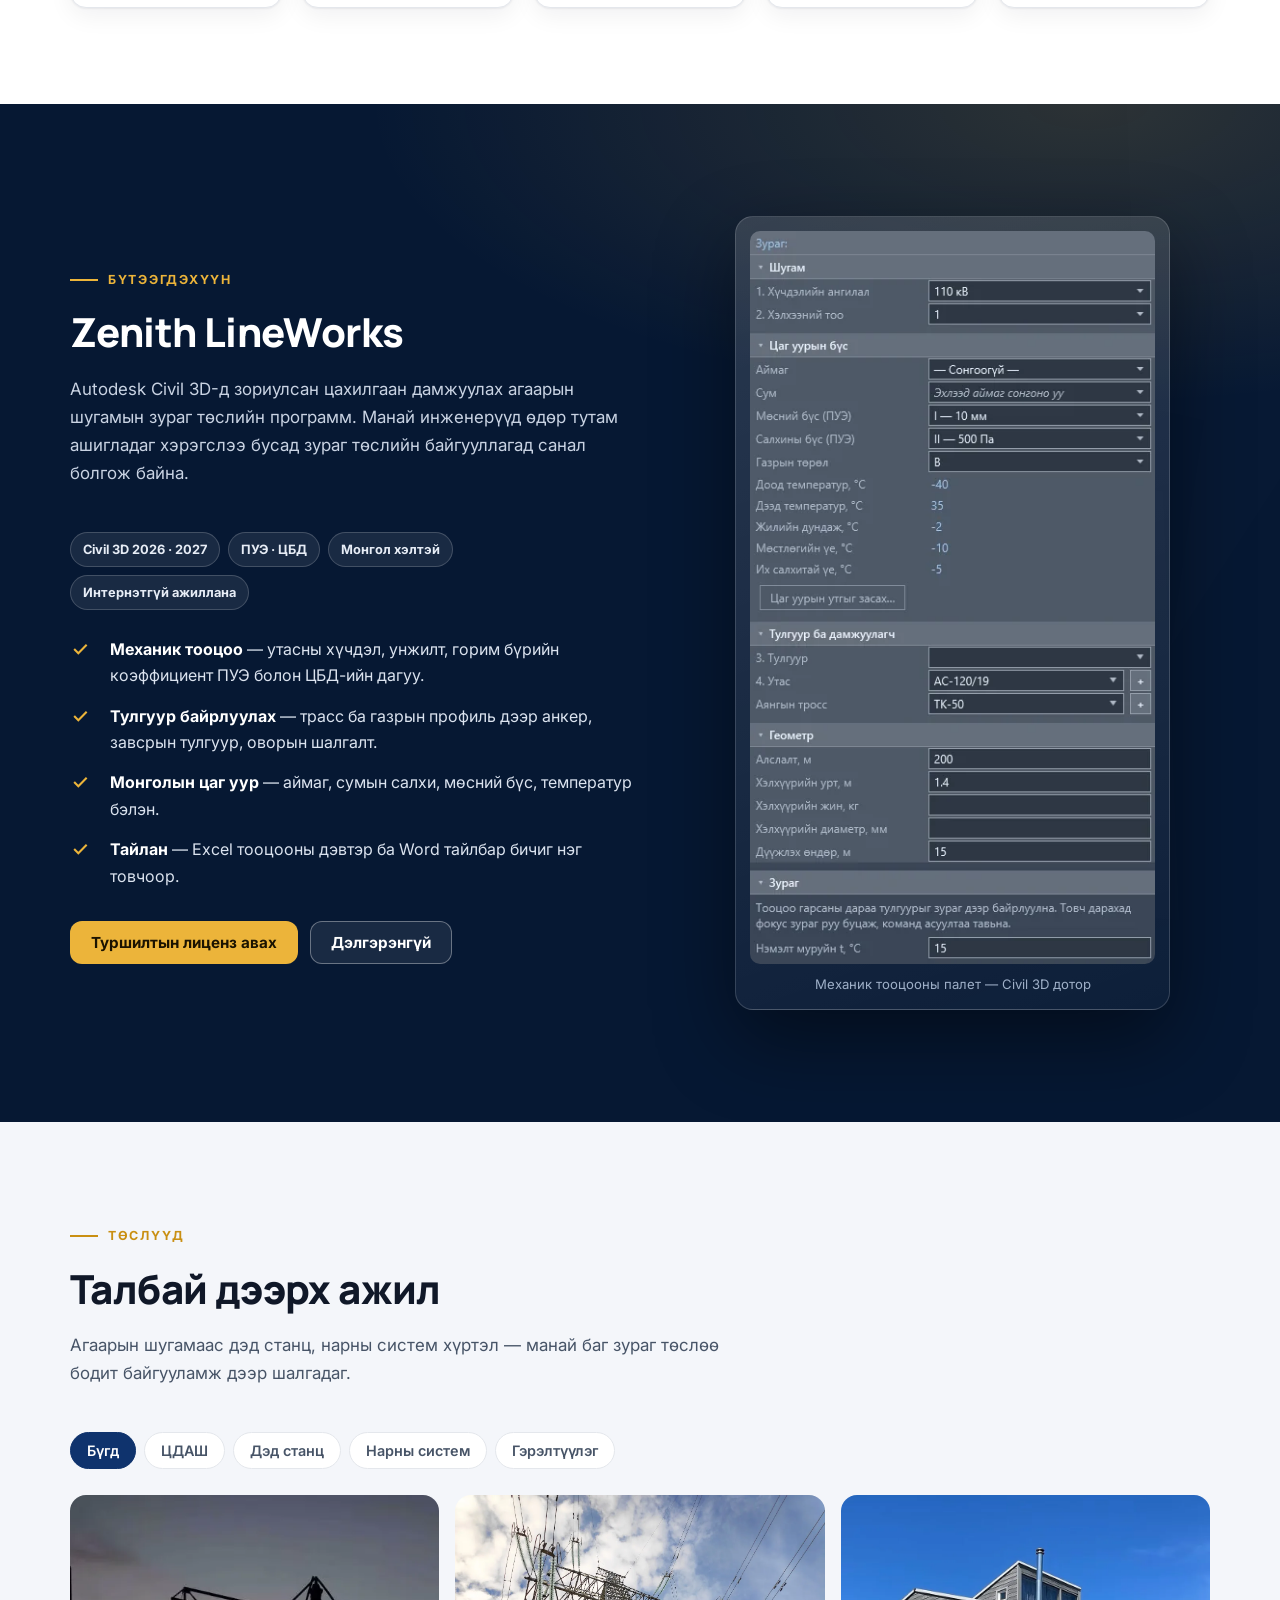
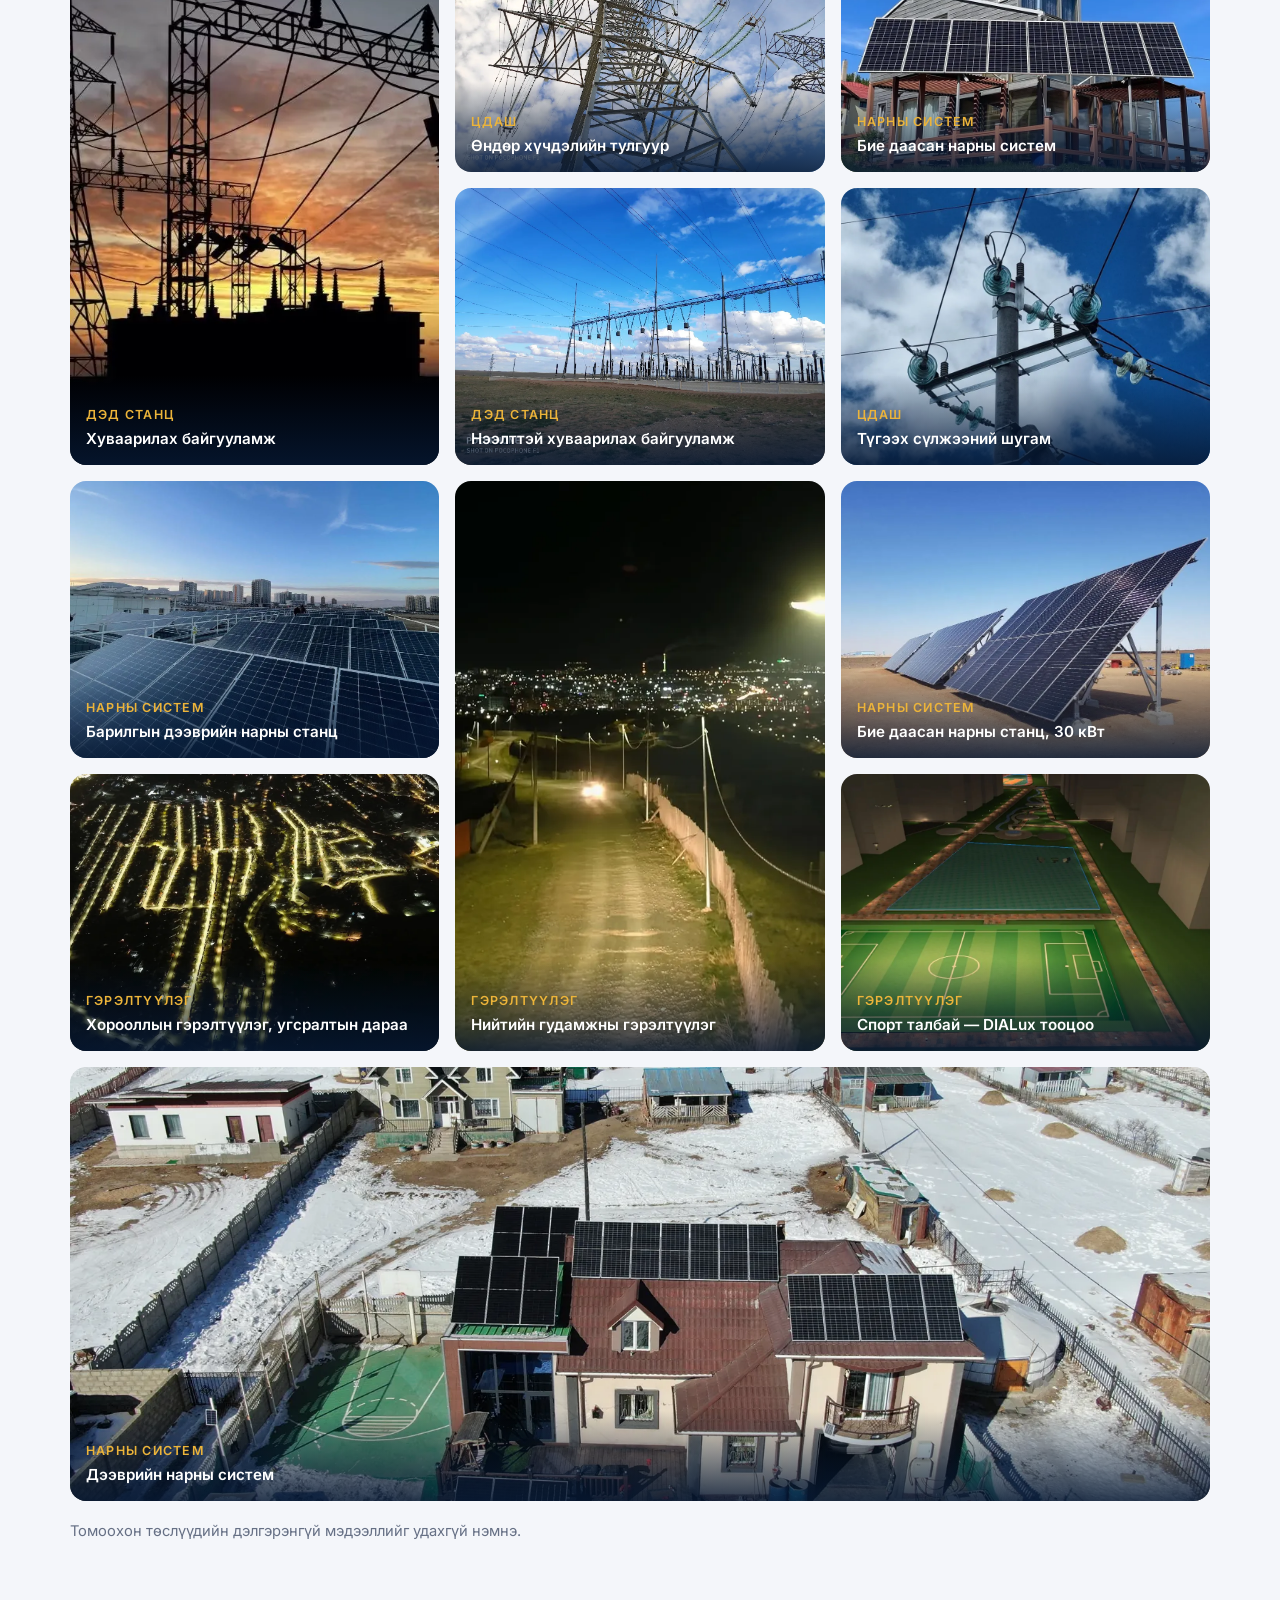
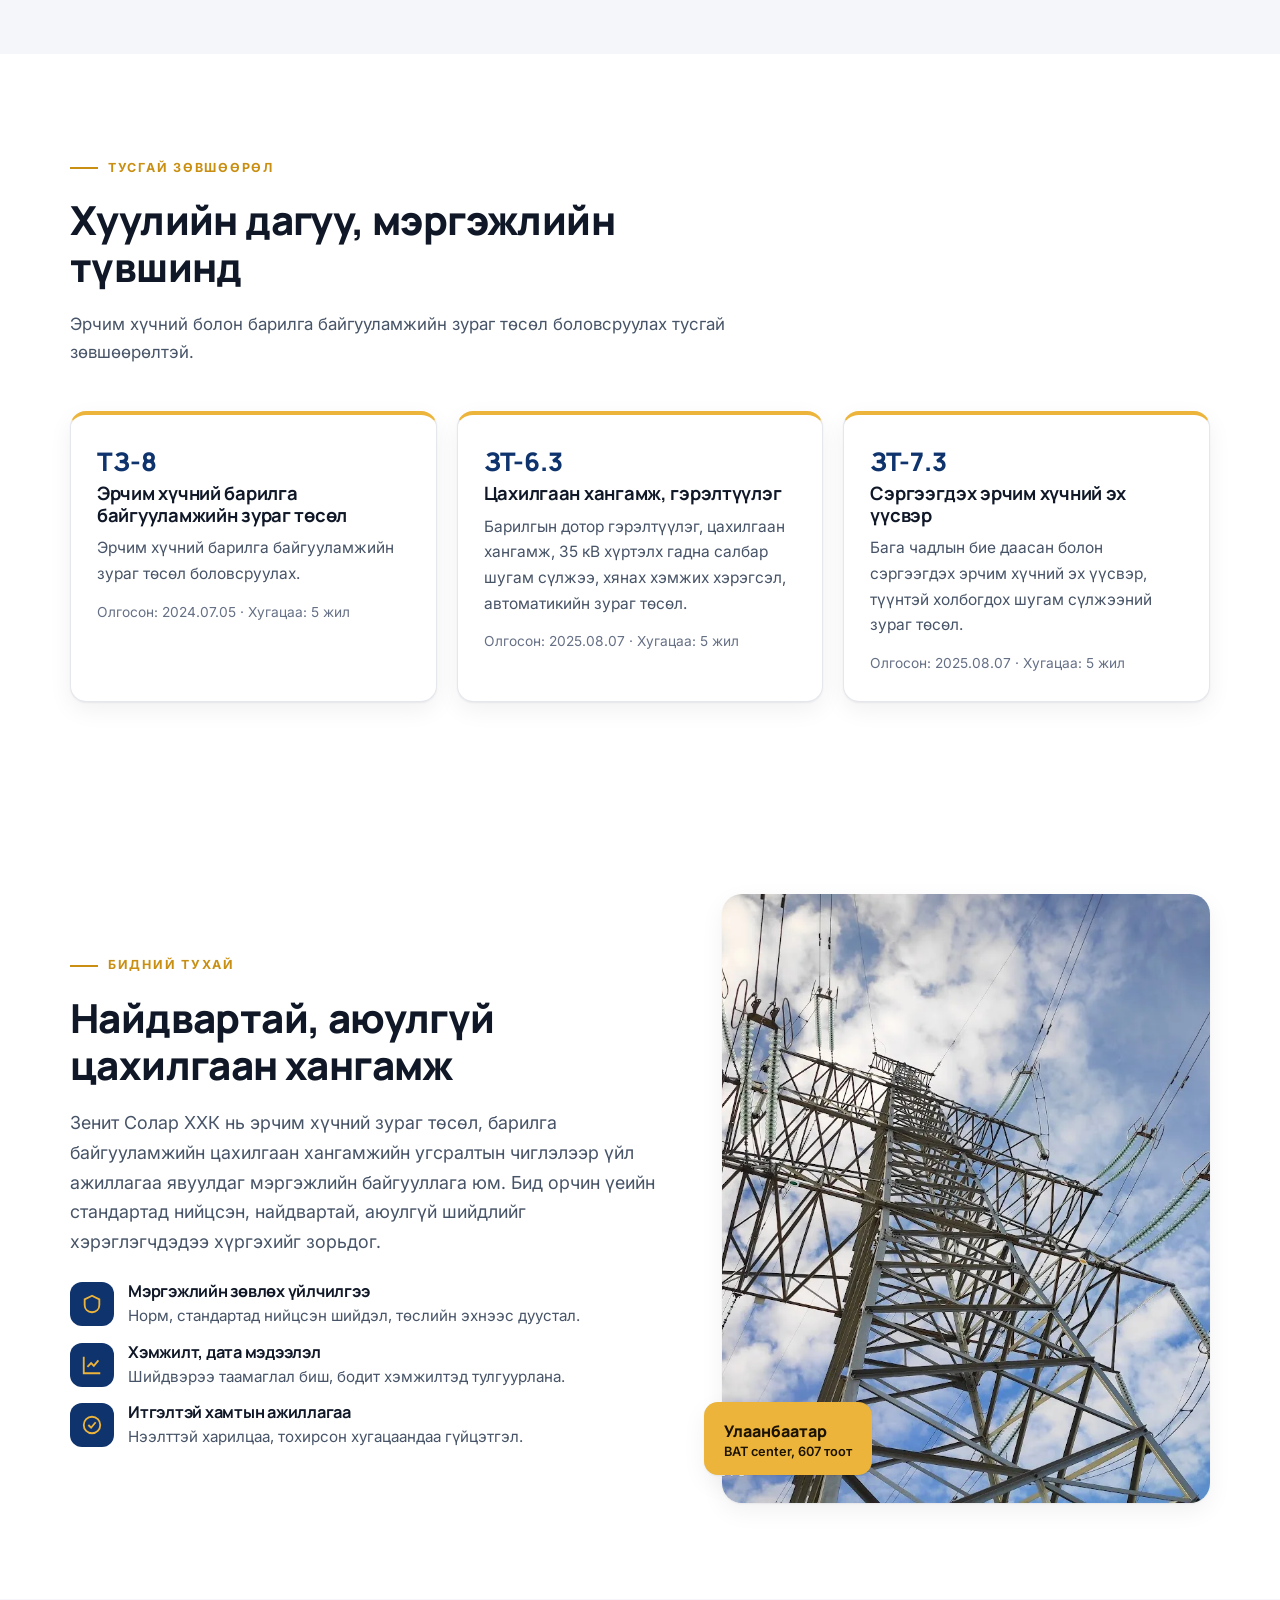
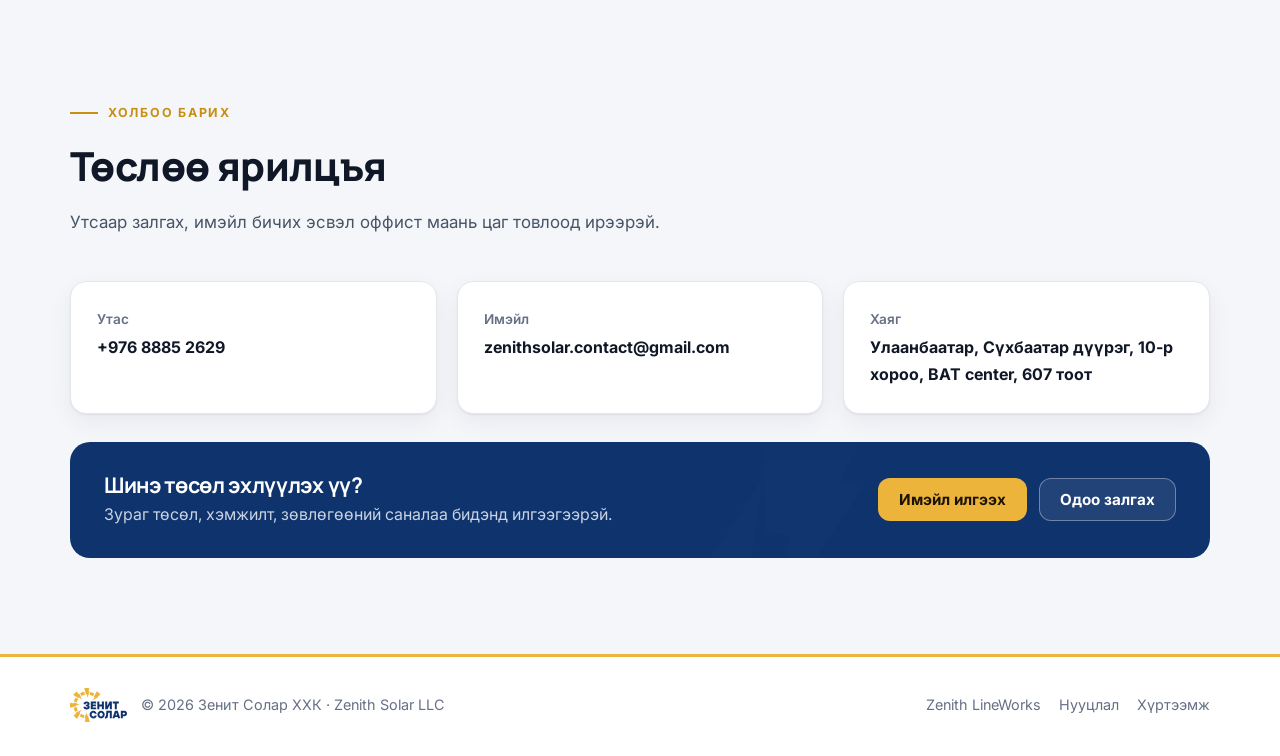
==== commit 05f4ab7e: "Brandbook-ийн дагуу: монгол SVG лого (цайвар/харанхуй), брэндийн өнгө, аянгын элемент, тусгай зөвшөө" ====
--- a/index.html
+++ b/index.html
@@ -8,7 +8,8 @@
 <meta property="og:title" content="Зенит Солар ХХК — Эрчим хүчний зураг төсөл">
 <meta property="og:description" content="ЦДАШ, дэд станц, нарны цахилгаан станц, дотор цахилгааны зураг төсөл ба хэмжилт.">
 <meta property="og:image" content="assets/img/substation-dusk.jpg">
-<meta name="theme-color" content="#0d336b">
+<meta name="theme-color" content="#0f336d">
+<meta name="keywords" content="эрчим хүчний зураг төсөл, нарны цахилгаан станц зураг төсөл, ЦДАШ зураг төсөл, дэд станцын зураг төсөл, ХТП, КТПН, дотор цахилгаан, гадна гэрэлтүүлэг, Зенит Солар, electrical design company Mongolia, solar PV design Mongolia, substation design">
 <link rel="icon" href="assets/img/favicon.svg" type="image/svg+xml">
 <link rel="preconnect" href="https://fonts.googleapis.com">
 <link rel="preconnect" href="https://fonts.gstatic.com" crossorigin>
@@ -20,12 +21,14 @@
 <header class="top">
   <div class="wrap">
     <a class="brand" href="./" aria-label="Зенит Солар — нүүр">
-      <img src="assets/img/logo.png" alt="Zenith Solar" width="75" height="40">
+      <img class="logo-light" src="assets/img/logo-mn.svg" alt="Зенит Солар" width="74" height="44">
+      <img class="logo-dark" src="assets/img/logo-mn-white.svg" alt="Зенит Солар" width="74" height="44">
     </a>
     <nav class="nav" id="nav" aria-label="Үндсэн цэс">
       <a href="#services">Үйлчилгээ</a>
       <a href="#lineworks">LineWorks</a>
       <a href="#projects">Төслүүд</a>
+      <a href="#licences">Тусгай зөвшөөрөл</a>
       <a href="#about">Бидний тухай</a>
       <a href="#contact">Холбоо барих</a>
     </nav>
@@ -88,12 +91,17 @@
         <article class="card reveal">
           <div class="ico" aria-hidden="true"><svg width="24" height="24" viewBox="0 0 24 24" fill="none" stroke="currentColor" stroke-width="2"><circle cx="12" cy="12" r="4"/><path d="M12 2v2M12 20v2M4.9 4.9l1.4 1.4M17.7 17.7l1.4 1.4M2 12h2M20 12h2M4.9 19.1l1.4-1.4M17.7 6.3l1.4-1.4"/></svg></div>
           <h3>Нарны цахилгаан станц</h3>
-          <p>Их чадлын нарны цахилгаан станц, түгээх сүлжээтэй зэрэгцээ болон бие даасан систем.</p>
+          <p>5 МВт хүртэлх чадалтай нарны цахилгаан станц, түгээх сүлжээтэй зэрэгцээ болон бие даасан систем.</p>
         </article>
         <article class="card reveal">
           <div class="ico" aria-hidden="true"><svg width="24" height="24" viewBox="0 0 24 24" fill="none" stroke="currentColor" stroke-width="2"><path d="M3 3v18h18"/><path d="m7 15 4-4 3 3 5-6"/></svg></div>
           <h3>Хэмжилт, зөвлөх үйлчилгээ</h3>
           <p>Зураг төслийн чанарыг сайжруулах хэмжилт, туршилт, бодит нөхцөлд үндэслэсэн зөвлөгөө.</p>
+        </article>
+        <article class="card reveal">
+          <div class="ico" aria-hidden="true"><svg width="24" height="24" viewBox="0 0 24 24" fill="none" stroke="currentColor" stroke-width="2"><path d="M9 18h6M10 22h4"/><path d="M12 2a7 7 0 0 0-4 12.7V17h8v-2.3A7 7 0 0 0 12 2z"/></svg></div>
+          <h3>Гадна гэрэлтүүлэг</h3>
+          <p>Гудамж, зам талбай, цогцолборын гэрэлтүүлгийн тооцоо ба зураг төсөл — DIALux программаар.</p>
         </article>
       </div>
     </div>
@@ -149,6 +157,7 @@
         <button type="button" data-filter="line" aria-pressed="false">ЦДАШ</button>
         <button type="button" data-filter="substation" aria-pressed="false">Дэд станц</button>
         <button type="button" data-filter="solar" aria-pressed="false">Нарны систем</button>
+        <button type="button" data-filter="lighting" aria-pressed="false">Гэрэлтүүлэг</button>
       </div>
       <div class="gallery" id="gallery">
         <figure data-cat="substation" class="tall"><picture><source srcset="assets/img/substation-dusk.webp" type="image/webp"><img src="assets/img/substation-dusk.jpg" alt="Дэд станцын гаралтын хэсэг үдшийн гэрэлд" loading="lazy"></picture><figcaption><span>Дэд станц</span>Хуваарилах байгууламж</figcaption></figure>
@@ -156,9 +165,44 @@
         <figure data-cat="solar"><picture><source srcset="assets/img/solar-house.webp" type="image/webp"><img src="assets/img/solar-house.jpg" alt="Байшингийн дэргэд суурилуулсан нарны хавтан" loading="lazy"></picture><figcaption><span>Нарны систем</span>Бие даасан нарны систем</figcaption></figure>
         <figure data-cat="substation"><picture><source srcset="assets/img/substation.webp" type="image/webp"><img src="assets/img/substation.jpg" alt="Дэд станцын хуваарилах байгууламж ба портал" loading="lazy"></picture><figcaption><span>Дэд станц</span>Нээлттэй хуваарилах байгууламж</figcaption></figure>
         <figure data-cat="line"><picture><source srcset="assets/img/pole.webp" type="image/webp"><img src="assets/img/pole.jpg" alt="Тусгаарлагчтай төмөр бетон тулгуур" loading="lazy"></picture><figcaption><span>ЦДАШ</span>Түгээх сүлжээний шугам</figcaption></figure>
+        <figure data-cat="solar"><picture><source srcset="assets/img/pv-rooftop.webp" type="image/webp"><img src="assets/img/pv-rooftop.jpg" alt="Барилгын дээвэр дээрх нарны цахилгаан станц, хотын дэвсгэртэй" loading="lazy"></picture><figcaption><span>Нарны систем</span>Барилгын дээврийн нарны станц</figcaption></figure>
+        <figure data-cat="lighting" class="tall"><picture><source srcset="assets/img/street-light.webp" type="image/webp"><img src="assets/img/street-light.jpg" alt="Шөнийн гудамжны гэрэлтүүлэг, хотын гэрлүүд арын дэвсгэрт" loading="lazy"></picture><figcaption><span>Гэрэлтүүлэг</span>Нийтийн гудамжны гэрэлтүүлэг</figcaption></figure>
+        <figure data-cat="solar"><picture><source srcset="assets/img/pv-ground.webp" type="image/webp"><img src="assets/img/pv-ground.jpg" alt="Газар дээр суурилуулсан бие даасан нарны хавтангууд" loading="lazy"></picture><figcaption><span>Нарны систем</span>Бие даасан нарны станц, 30 кВт</figcaption></figure>
+        <figure data-cat="lighting"><picture><source srcset="assets/img/aerial-lights.webp" type="image/webp"><img src="assets/img/aerial-lights.jpg" alt="Шөнийн хорооллын гудамжны гэрлүүд дээрээс" loading="lazy"></picture><figcaption><span>Гэрэлтүүлэг</span>Хорооллын гэрэлтүүлэг, угсралтын дараа</figcaption></figure>
+        <figure data-cat="lighting"><picture><source srcset="assets/img/lighting-render.webp" type="image/webp"><img src="assets/img/lighting-render.jpg" alt="Спорт талбайн гэрэлтүүлгийн DIALux тооцооны дүрслэл" loading="lazy"></picture><figcaption><span>Гэрэлтүүлэг</span>Спорт талбай — DIALux тооцоо</figcaption></figure>
         <figure data-cat="solar" class="wide"><picture><source srcset="assets/img/village-solar.webp" type="image/webp"><img src="assets/img/village-solar.jpg" alt="Хорооллын байшингийн дээвэр дээрх нарны хавтан, агаараас" loading="lazy"></picture><figcaption><span>Нарны систем</span>Дээврийн нарны систем</figcaption></figure>
       </div>
       <p class="note">Томоохон төслүүдийн дэлгэрэнгүй мэдээллийг удахгүй нэмнэ.</p>
+    </div>
+  </section>
+
+  <section id="licences" aria-labelledby="licences-title">
+    <div class="wrap">
+      <div class="head reveal">
+        <div class="eyebrow">Тусгай зөвшөөрөл</div>
+        <h2 id="licences-title">Хуулийн дагуу, мэргэжлийн түвшинд</h2>
+        <p>Эрчим хүчний болон барилга байгууламжийн зураг төсөл боловсруулах тусгай зөвшөөрөлтэй.</p>
+      </div>
+      <div class="licences">
+        <article class="card licence reveal">
+          <div class="code">ТЗ-8</div>
+          <h3>Эрчим хүчний барилга байгууламжийн зураг төсөл</h3>
+          <p>Эрчим хүчний барилга байгууламжийн зураг төсөл боловсруулах.</p>
+          <div class="meta">Олгосон: 2024.07.05 · Хугацаа: 5 жил</div>
+        </article>
+        <article class="card licence reveal">
+          <div class="code">ЗТ-6.3</div>
+          <h3>Цахилгаан хангамж, гэрэлтүүлэг</h3>
+          <p>Барилгын дотор гэрэлтүүлэг, цахилгаан хангамж, 35 кВ хүртэлх гадна салбар шугам сүлжээ, хянах хэмжих хэрэгсэл, автоматикийн зураг төсөл.</p>
+          <div class="meta">Олгосон: 2025.08.07 · Хугацаа: 5 жил</div>
+        </article>
+        <article class="card licence reveal">
+          <div class="code">ЗТ-7.3</div>
+          <h3>Сэргээгдэх эрчим хүчний эх үүсвэр</h3>
+          <p>Бага чадлын бие даасан болон сэргээгдэх эрчим хүчний эх үүсвэр, түүнтэй холбогдох шугам сүлжээний зураг төсөл.</p>
+          <div class="meta">Олгосон: 2025.08.07 · Хугацаа: 5 жил</div>
+        </article>
+      </div>
     </div>
   </section>
 
@@ -218,7 +262,7 @@
 
 <footer class="foot">
   <div class="wrap">
-    <div>© <span id="year">2026</span> Zenith Solar LLC · Зенит Солар ХХК</div>
+    <div style="display:flex;align-items:center;gap:14px"><img class="logo-foot logo-light" src="assets/img/logo-mn.svg" alt="" width="57" height="34"><img class="logo-foot logo-dark" src="assets/img/logo-mn-white.svg" alt="" width="57" height="34"><span>© <span id="year">2026</span> Зенит Солар ХХК · Zenith Solar LLC</span></div>
     <nav aria-label="Нэмэлт">
       <a href="https://nova-xo.github.io/lineworks/">Zenith LineWorks</a>
       <a href="privacy.html">Нууцлал</a>
--- a/assets/site.css
+++ b/assets/site.css
@@ -1,11 +1,11 @@
-/* Zenith Solar — компанийн сайт. Брэндийн өнгө логоноос: хар хөх #0d336b, нарны шар #f1ba3e. */
+/* Zenith Solar — компанийн сайт. Брэндийн өнгө Brandbook 2024.02-оос: хар хөх #0F336D, шар #ECB43A. */
 
 :root {
-  --navy: #0d336b;
+  --navy: #0f336d;
   --navy-deep: #08214a;
   --navy-ink: #061833;
-  --sun: #f1ba3e;
-  --sun-deep: #d99a14;
+  --sun: #ecb43a;
+  --sun-deep: #c98f12;
   --bg: #ffffff;
   --bg-soft: #f4f6fa;
   --card: #ffffff;
@@ -72,8 +72,14 @@
 }
 .top .wrap { display: flex; align-items: center; gap: 24px; height: 72px; }
 .brand { display: flex; align-items: center; text-decoration: none; }
-.brand img { height: 40px; width: auto; }
-:root[data-theme="dark"] .brand img, .dark-logo .brand img { filter: none; }
+.brand img { height: 44px; width: auto; }
+.brand .logo-dark { display: none; }
+@media (prefers-color-scheme: dark) {
+  :root:not([data-theme="light"]) .brand .logo-light { display: none; }
+  :root:not([data-theme="light"]) .brand .logo-dark { display: block; }
+}
+:root[data-theme="dark"] .brand .logo-light { display: none; }
+:root[data-theme="dark"] .brand .logo-dark { display: block; }
 .nav { display: flex; gap: 4px; margin-left: auto; }
 .nav a {
   text-decoration: none; color: var(--ink-soft); font-weight: 600; font-size: .95rem;
@@ -159,7 +165,8 @@
 :root[data-theme="dark"] .head .eyebrow { color: var(--sun); }
 
 .grid { display: grid; gap: 20px; }
-.grid.services { grid-template-columns: repeat(auto-fit, minmax(250px, 1fr)); }
+.grid.services { grid-template-columns: repeat(auto-fit, minmax(200px, 1fr)); }
+.grid.services .card { padding: 24px 22px; }
 .card {
   background: var(--card); border: 1px solid var(--line); border-radius: var(--radius);
   padding: 26px; box-shadow: var(--shadow); transition: transform .2s ease, border-color .2s ease;
@@ -207,7 +214,7 @@
   border: 1px solid var(--line); background: var(--card); color: var(--ink-soft);
 }
 .filters button[aria-pressed="true"] { background: var(--navy); border-color: var(--navy); color: #fff; }
-.gallery { display: grid; grid-template-columns: repeat(3, 1fr); gap: 16px; }
+.gallery { display: grid; grid-template-columns: repeat(3, 1fr); gap: 16px; grid-auto-flow: dense; }
 .gallery figure {
   position: relative; margin: 0; border-radius: var(--radius); overflow: hidden; aspect-ratio: 4 / 3;
   background: var(--bg-soft); cursor: zoom-in;
@@ -290,8 +297,31 @@
   .card, .btn, .gallery img { transition: none; }
 }
 
-/* Логоны бичиг хар хөх тул харанхуй горимд цагаан дэвсгэртэй байна. */
+/* ------------------------------------------------------- brand motifs */
+/* Brandbook: хуудас бүрийн доод шар зурвас, аянгын элемент. */
+.top { box-shadow: inset 0 -3px 0 var(--sun); }
+.product, .cta-band { position: relative; overflow: hidden; isolation: isolate; }
+.product::before, .cta-band::before {
+  content: ""; position: absolute; z-index: -1; pointer-events: none;
+  background: url("img/bolt.svg") no-repeat center / contain; opacity: .07;
+}
+.product::before { width: 420px; height: 930px; right: -80px; top: -120px; transform: rotate(14deg); }
+.cta-band::before { width: 150px; height: 330px; right: 32%; top: -60px; transform: rotate(14deg); opacity: .1; }
+.foot { border-top: 0; box-shadow: inset 0 3px 0 var(--sun); }
+.foot .logo-foot { height: 34px; width: auto; }
+.foot .logo-foot.logo-dark { display: none; }
 @media (prefers-color-scheme: dark) {
-  :root:not([data-theme="light"]) .brand { background: #fff; padding: 5px 10px; border-radius: 10px; }
-}
-:root[data-theme="dark"] .brand { background: #fff; padding: 5px 10px; border-radius: 10px; }
+  :root:not([data-theme="light"]) .foot .logo-foot.logo-light { display: none; }
+  :root:not([data-theme="light"]) .foot .logo-foot.logo-dark { display: block; }
+}
+:root[data-theme="dark"] .foot .logo-foot.logo-light { display: none; }
+:root[data-theme="dark"] .foot .logo-foot.logo-dark { display: block; }
+
+/* ------------------------------------------------------------- licences */
+.licences { display: grid; grid-template-columns: repeat(3, 1fr); gap: 20px; }
+@media (max-width: 860px) { .licences { grid-template-columns: 1fr; } }
+.licence { border-top: 4px solid var(--sun); }
+.licence .code { font-family: var(--display); font-weight: 800; font-size: 1.6rem; color: var(--navy); }
+@media (prefers-color-scheme: dark) { :root:not([data-theme="light"]) .licence .code { color: var(--sun); } }
+:root[data-theme="dark"] .licence .code { color: var(--sun); }
+.licence .meta { margin-top: 14px; font-size: .86rem; color: var(--ink-faint); }
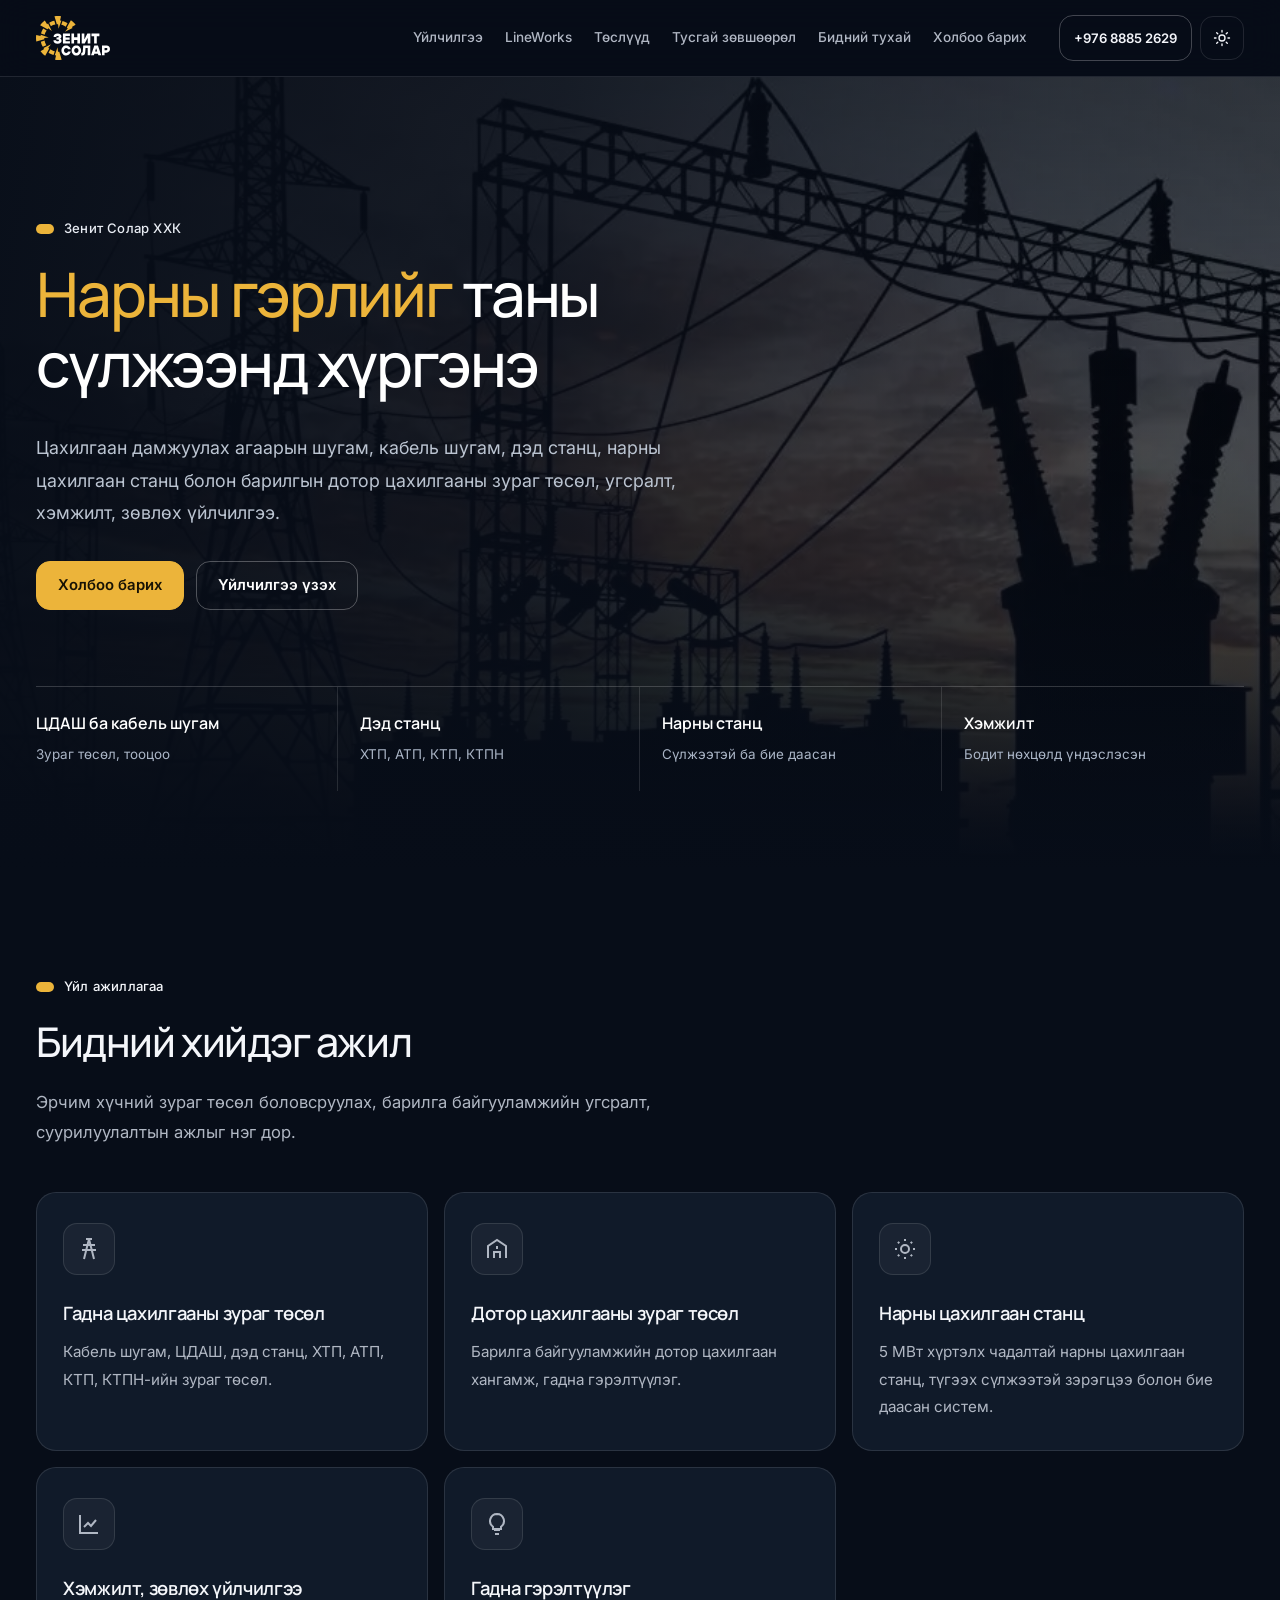
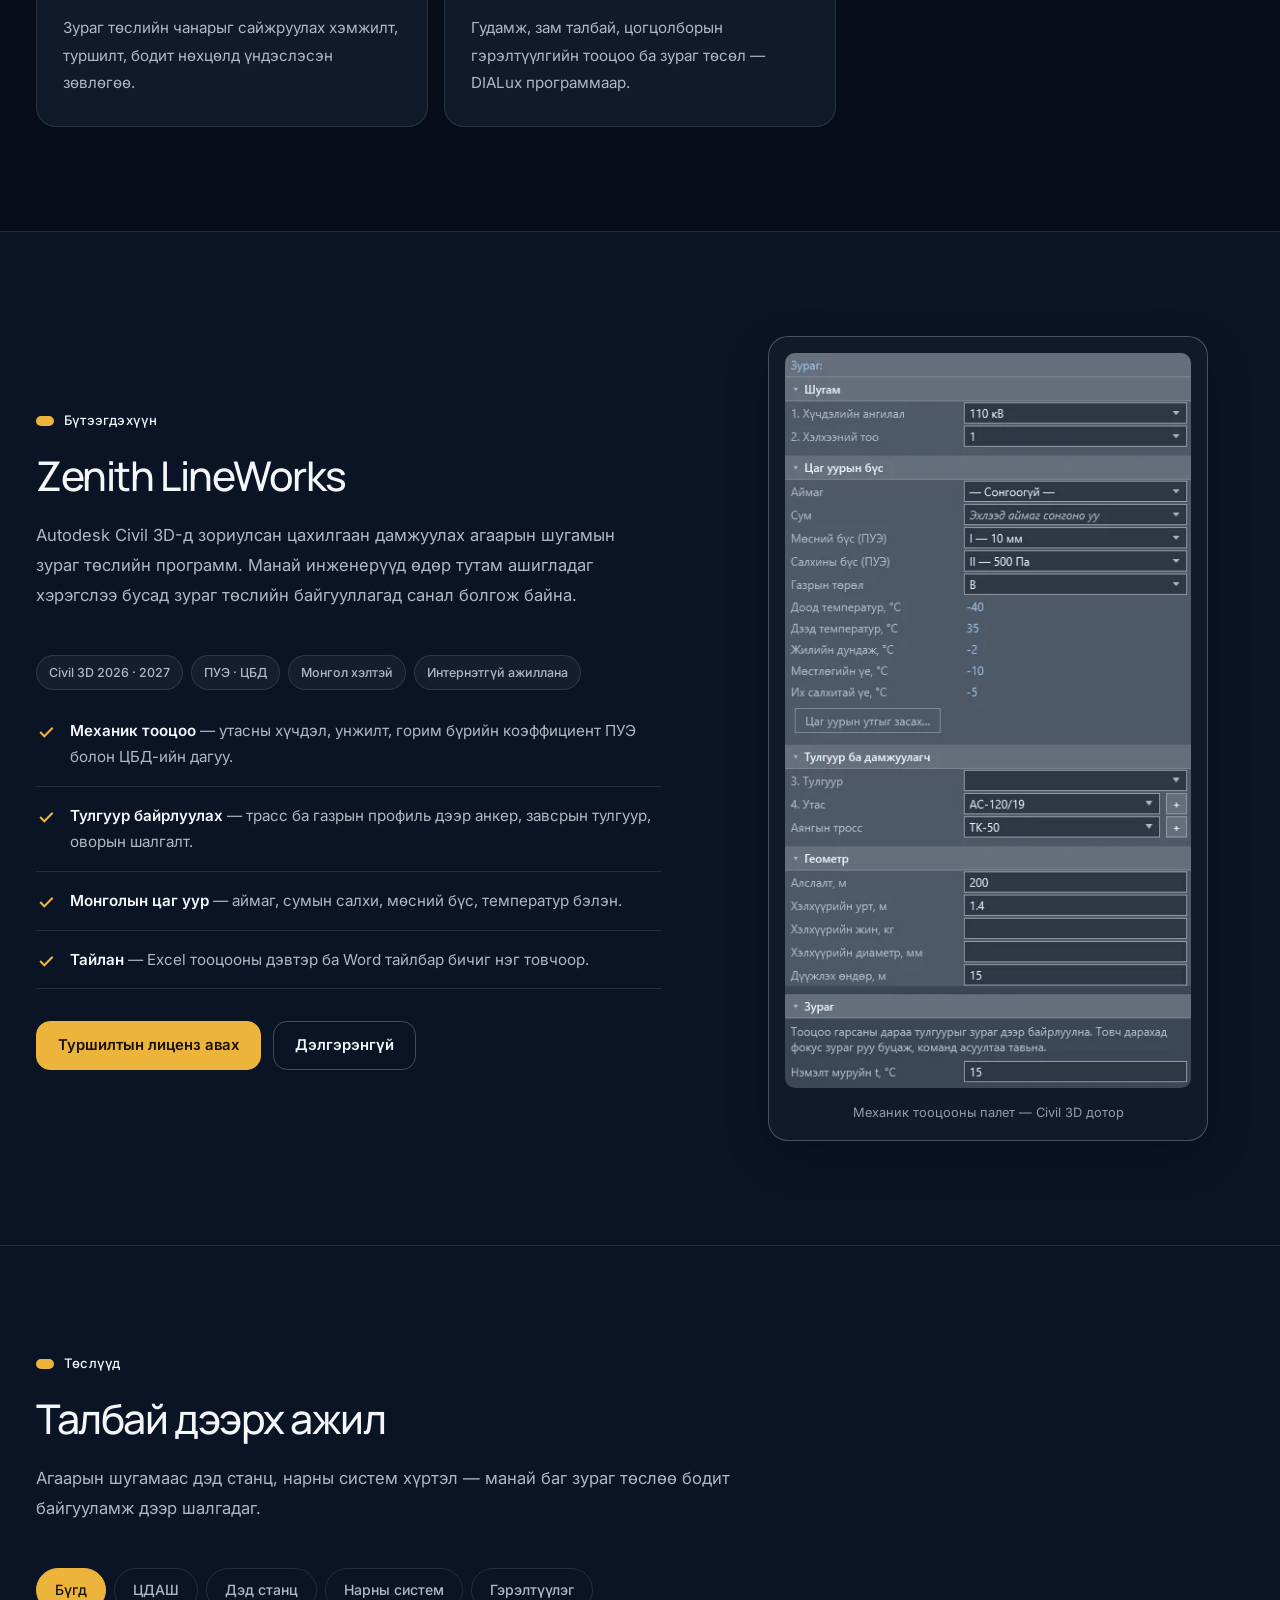
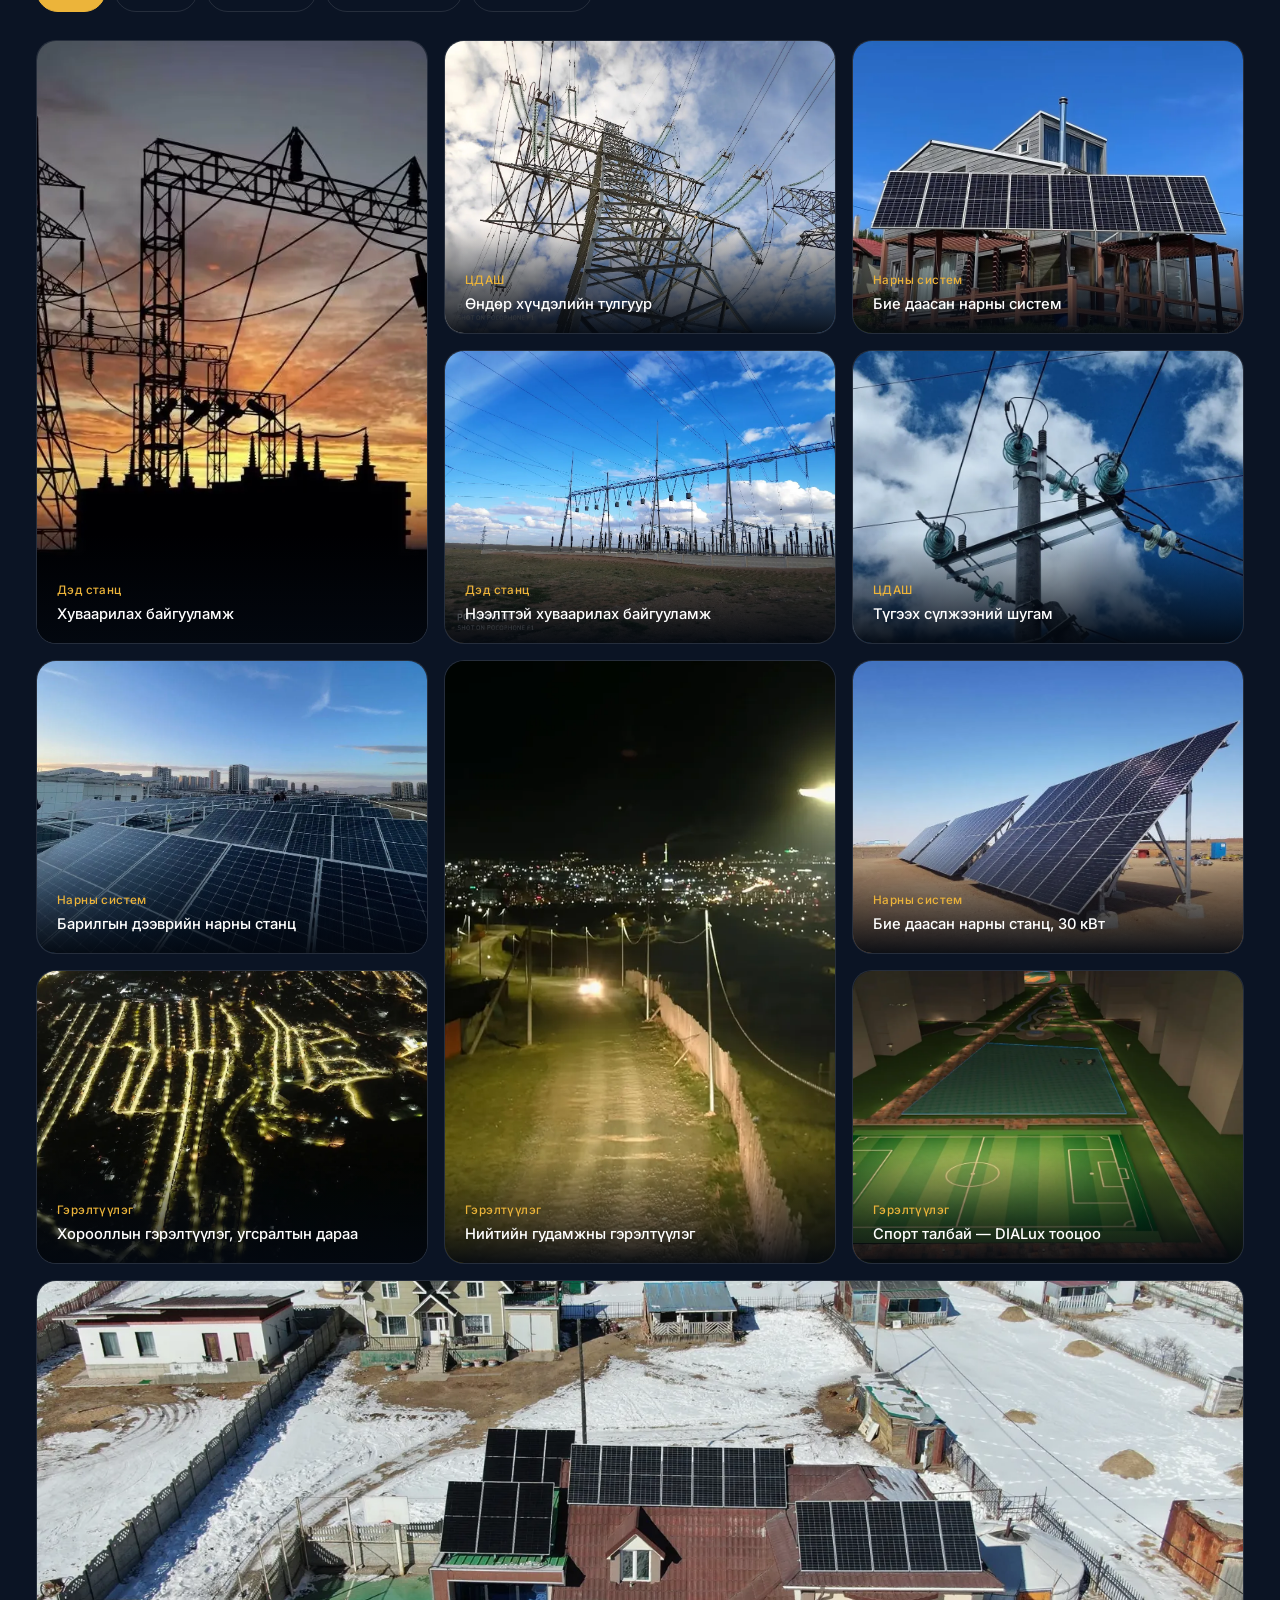
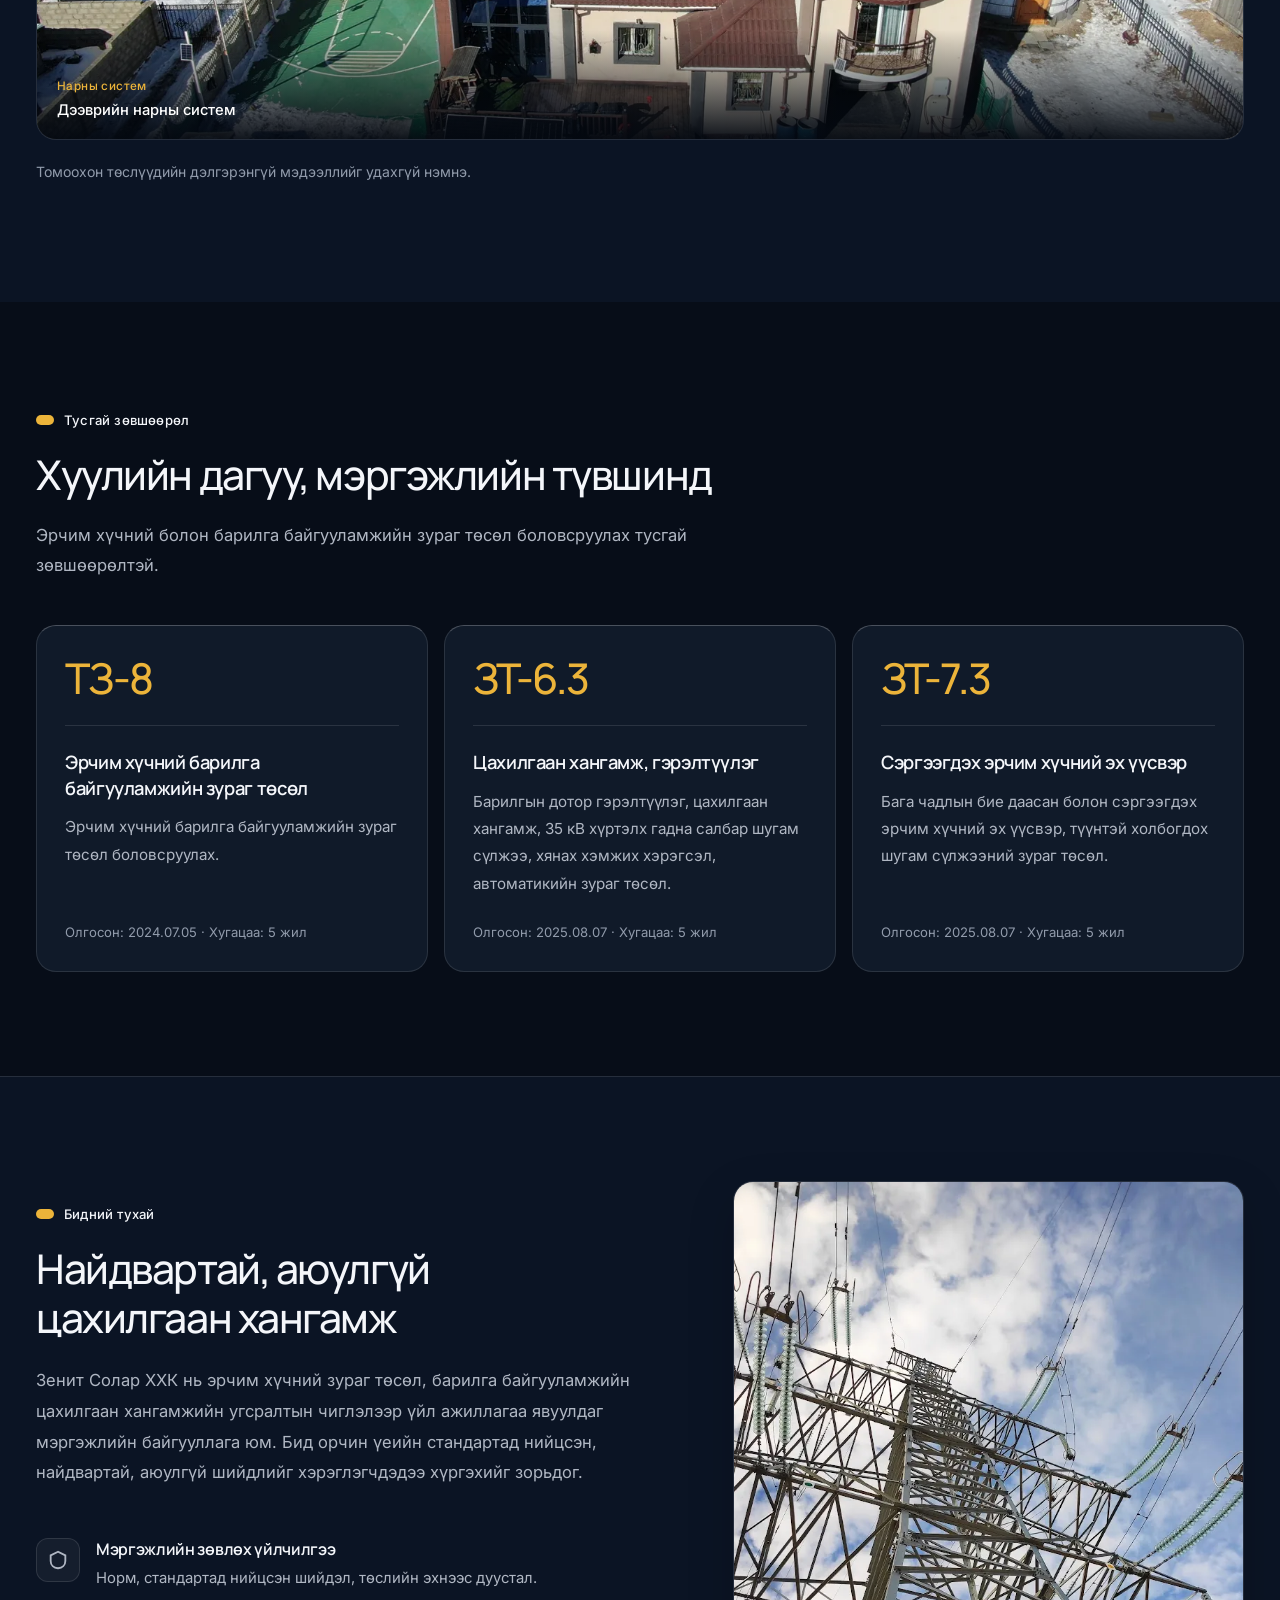
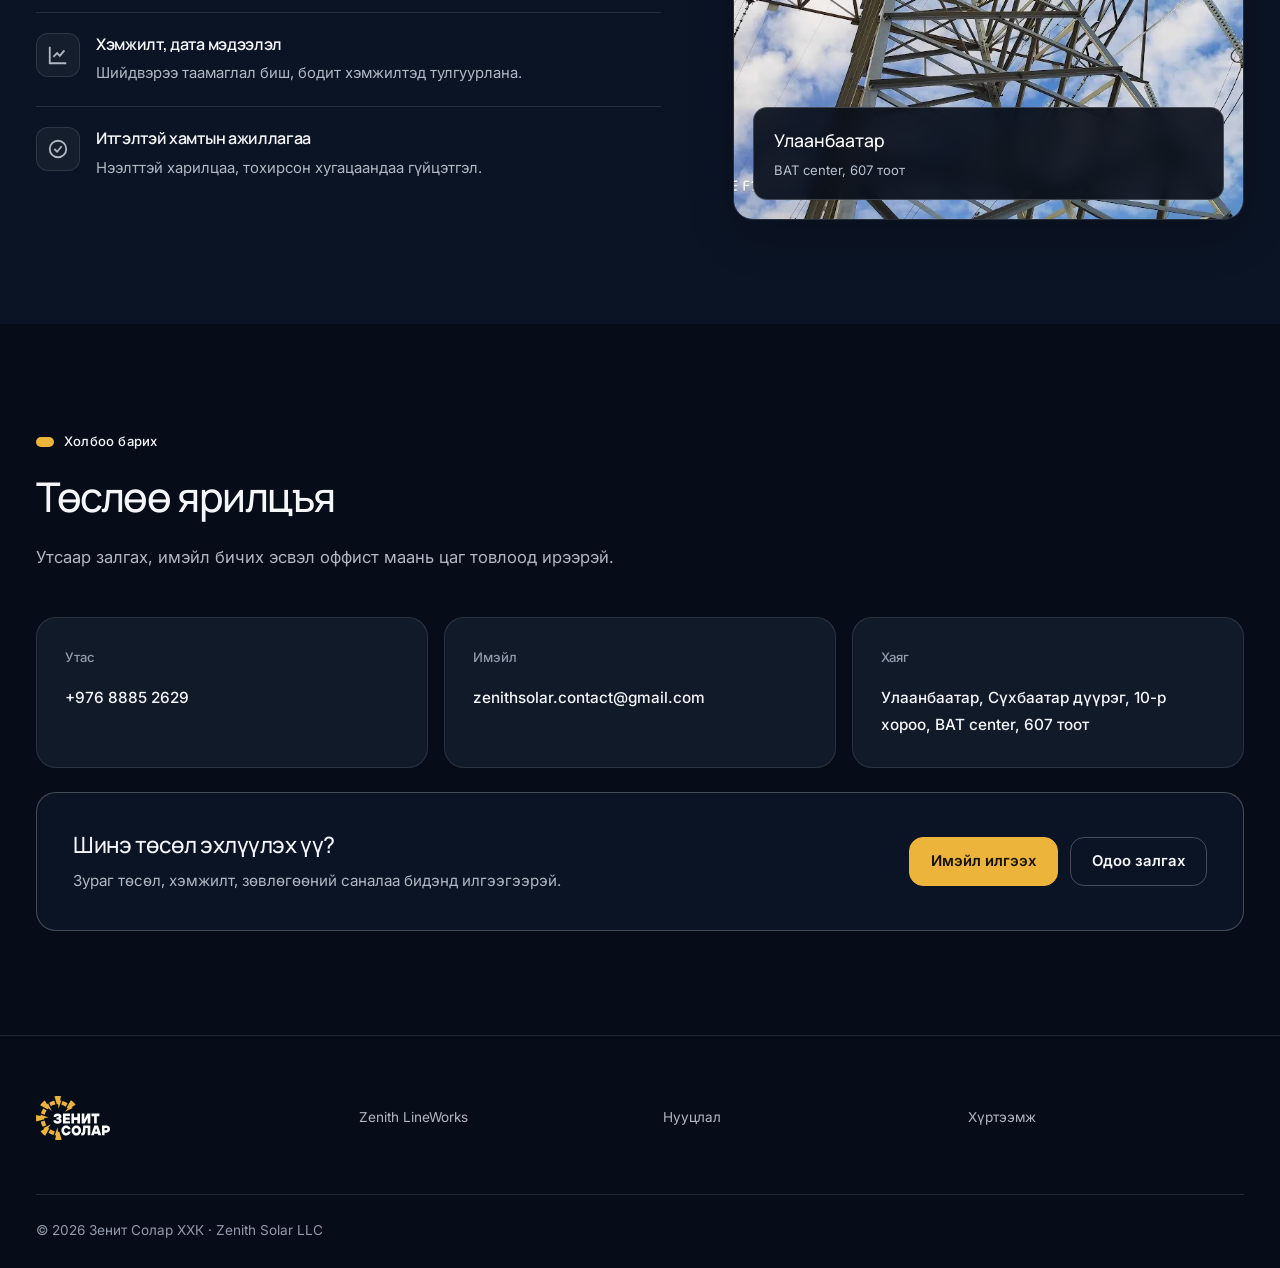
==== commit 9b42b265: "Нийтлэг бараан сэдэв (techpack.mn-ээс санаа): zs-theme.css/js, brandbook өнгө - assets/zs-theme.css," ====
--- a/index.html
+++ b/index.html
@@ -8,12 +8,24 @@
 <meta property="og:title" content="Зенит Солар ХХК — Эрчим хүчний зураг төсөл">
 <meta property="og:description" content="ЦДАШ, дэд станц, нарны цахилгаан станц, дотор цахилгааны зураг төсөл ба хэмжилт.">
 <meta property="og:image" content="assets/img/substation-dusk.jpg">
-<meta name="theme-color" content="#0f336d">
+<meta name="theme-color" content="#070d18">
+<script>
+(() => {
+  let theme = "dark";
+  try {
+    if (localStorage.getItem("zs-theme") === "light") theme = "light";
+  } catch {}
+  document.documentElement.dataset.theme = theme;
+  const meta = document.querySelector('meta[name="theme-color"]');
+  if (meta) meta.content = theme === "light" ? "#ffffff" : "#070d18";
+})();
+</script>
 <meta name="keywords" content="эрчим хүчний зураг төсөл, нарны цахилгаан станц зураг төсөл, ЦДАШ зураг төсөл, дэд станцын зураг төсөл, ХТП, КТПН, дотор цахилгаан, гадна гэрэлтүүлэг, Зенит Солар, electrical design company Mongolia, solar PV design Mongolia, substation design">
 <link rel="icon" href="assets/img/favicon.svg" type="image/svg+xml">
 <link rel="preconnect" href="https://fonts.googleapis.com">
 <link rel="preconnect" href="https://fonts.gstatic.com" crossorigin>
-<link rel="stylesheet" href="https://fonts.googleapis.com/css2?family=Inter:wght@400;500;600;700&family=Manrope:wght@700;800&display=swap">
+<link rel="stylesheet" href="https://fonts.googleapis.com/css2?family=Inter:wght@400;500;600;700&family=Manrope:wght@400;500;600;700;800&display=swap">
+<link rel="stylesheet" href="assets/zs-theme.css">
 <link rel="stylesheet" href="assets/site.css">
 </head>
 <body>
@@ -33,7 +45,7 @@
       <a href="#contact">Холбоо барих</a>
     </nav>
     <div class="top-actions">
-      <a class="btn btn-navy" href="tel:+97688852629">+976 8885 2629</a>
+      <a class="btn btn-line" href="tel:+97688852629">+976 8885 2629</a>
       <button class="icon-btn" id="theme" type="button" aria-label="Өнгөний горим солих">
         <svg width="18" height="18" viewBox="0 0 24 24" fill="none" stroke="currentColor" stroke-width="2" aria-hidden="true"><path d="M21 12.8A9 9 0 1 1 11.2 3a7 7 0 0 0 9.8 9.8z"/></svg>
       </button>
@@ -261,13 +273,19 @@
 </main>
 
 <footer class="foot">
-  <div class="wrap">
-    <div style="display:flex;align-items:center;gap:14px"><img class="logo-foot logo-light" src="assets/img/logo-mn.svg" alt="" width="57" height="34"><img class="logo-foot logo-dark" src="assets/img/logo-mn-white.svg" alt="" width="57" height="34"><span>© <span id="year">2026</span> Зенит Солар ХХК · Zenith Solar LLC</span></div>
-    <nav aria-label="Нэмэлт">
+  <div class="wrap foot-grid">
+    <div class="foot-brand">
+      <img class="logo-foot logo-light" src="assets/img/logo-mn.svg" alt="" width="57" height="34">
+      <img class="logo-foot logo-dark" src="assets/img/logo-mn-white.svg" alt="" width="57" height="34">
+    </div>
+    <nav class="foot-links" aria-label="Нэмэлт">
       <a href="https://nova-xo.github.io/lineworks/">Zenith LineWorks</a>
       <a href="privacy.html">Нууцлал</a>
       <a href="accessibility.html">Хүртээмж</a>
     </nav>
+    <div class="foot-bottom">
+      © <span id="year">2026</span> Зенит Солар ХХК · Zenith Solar LLC
+    </div>
   </div>
 </footer>
 
@@ -276,6 +294,7 @@
   <img alt="">
 </div>
 
+<script src="assets/zs-theme.js" defer></script>
 <script src="assets/site.js" defer></script>
 </body>
 </html>
--- a/assets/zs-theme.css
+++ b/assets/zs-theme.css
@@ -0,0 +1,736 @@
+:root {
+  --navy: #0f336d;
+  --navy-deep: #08214a;
+  --navy-ink: #070d18;
+  --sun: #ecb43a;
+  --sun-deep: #c98f12;
+  --accent: #ecb43a;
+  --bg: #070d18;
+  --bg-soft: #0b1424;
+  --card: #101a29;
+  --ink: #f4f6fa;
+  --ink-soft: #b0b7c3;
+  --ink-faint: #919bab;
+  --line: rgba(255, 255, 255, .11);
+  --line-strong: rgba(255, 255, 255, .24);
+  --header-bg: rgba(7, 13, 24, .92);
+  --hover: rgba(255, 255, 255, .045);
+  --accent-soft: rgba(236, 180, 58, .11);
+  --shadow: 0 16px 48px rgba(0, 0, 0, .16);
+  --radius: 20px;
+  --wrap: 1264px;
+  --header-height: 76px;
+  --font: "Inter", "Segoe UI", system-ui, -apple-system, sans-serif;
+  --display: "Manrope", "Inter", "Segoe UI", system-ui, sans-serif;
+  --paper: var(--bg);
+  --paper-warm: var(--bg-soft);
+  --good: #75d6a1;
+  --warn: #f1b779;
+  color-scheme: dark;
+}
+
+:root[data-theme="light"] {
+  --accent: #805900;
+  --bg: #ffffff;
+  --bg-soft: #f3f5f8;
+  --card: #ffffff;
+  --ink: #152033;
+  --ink-soft: #4d596c;
+  --ink-faint: #626e80;
+  --line: rgba(15, 51, 109, .14);
+  --line-strong: rgba(15, 51, 109, .3);
+  --header-bg: rgba(255, 255, 255, .94);
+  --hover: rgba(15, 51, 109, .045);
+  --accent-soft: rgba(236, 180, 58, .16);
+  --shadow: 0 16px 48px rgba(15, 51, 109, .06);
+  --good: #176d40;
+  --warn: #93470e;
+  color-scheme: light;
+}
+
+*,
+*::before,
+*::after {
+  box-sizing: border-box;
+}
+
+html {
+  scroll-behavior: smooth;
+  scroll-padding-top: calc(var(--header-height) + 24px);
+}
+
+body {
+  min-width: 0;
+  min-height: 100vh;
+  margin: 0;
+  background: var(--bg);
+  color: var(--ink);
+  font: 400 16px/1.7 var(--font);
+  -webkit-font-smoothing: antialiased;
+  overflow-wrap: anywhere;
+}
+
+img {
+  display: block;
+  max-width: 100%;
+  height: auto;
+}
+
+svg {
+  max-width: 100%;
+}
+
+button,
+input,
+select,
+textarea {
+  font: inherit;
+}
+
+button {
+  touch-action: manipulation;
+}
+
+a {
+  color: inherit;
+  text-underline-offset: .22em;
+}
+
+a:hover {
+  text-decoration-color: var(--accent);
+}
+
+h1,
+h2,
+h3 {
+  margin: 0 0 .55em;
+  font-family: var(--display);
+  font-weight: 500;
+  line-height: 1.18;
+  letter-spacing: -.035em;
+  text-wrap: balance;
+}
+
+h1 {
+  font-size: clamp(2.2rem, 4.6vw, 4rem);
+}
+
+h2 {
+  font-size: clamp(1.85rem, 3.2vw, 2.75rem);
+}
+
+h3 {
+  font-size: 1.15rem;
+  font-weight: 600;
+  line-height: 1.4;
+  letter-spacing: -.02em;
+}
+
+p {
+  margin: 0 0 1em;
+}
+
+[hidden] {
+  display: none !important;
+}
+
+.wrap {
+  width: 100%;
+  max-width: var(--wrap);
+  margin-inline: auto;
+  padding-inline: 28px;
+}
+
+.sr-only {
+  position: absolute;
+  width: 1px;
+  height: 1px;
+  padding: 0;
+  margin: -1px;
+  overflow: hidden;
+  clip: rect(0, 0, 0, 0);
+  clip-path: inset(50%);
+  white-space: nowrap;
+  border: 0;
+}
+
+:focus-visible {
+  outline: 3px solid var(--accent);
+  outline-offset: 4px;
+}
+
+::selection {
+  background: var(--sun);
+  color: #171204;
+}
+
+.top {
+  position: sticky;
+  top: 0;
+  z-index: 50;
+  background: var(--header-bg);
+  border-bottom: 1px solid var(--line);
+  -webkit-backdrop-filter: blur(16px);
+  backdrop-filter: blur(16px);
+}
+
+.top .wrap {
+  display: flex;
+  align-items: center;
+  gap: 22px;
+  min-height: var(--header-height);
+}
+
+.brand {
+  display: inline-flex;
+  flex: 0 0 auto;
+  align-items: center;
+  gap: 14px;
+  min-width: 0;
+  color: var(--ink);
+  text-decoration: none;
+}
+
+.brand img {
+  flex: 0 0 auto;
+  width: auto;
+  height: 44px;
+}
+
+.brand .logo-light,
+.foot .logo-foot.logo-light {
+  display: none;
+}
+
+.brand .logo-dark,
+.foot .logo-foot.logo-dark {
+  display: block;
+}
+
+:root[data-theme="light"] .brand .logo-light,
+:root[data-theme="light"] .foot .logo-foot.logo-light {
+  display: block;
+}
+
+:root[data-theme="light"] .brand .logo-dark,
+:root[data-theme="light"] .foot .logo-foot.logo-dark {
+  display: none;
+}
+
+.brand-product {
+  display: inline-flex;
+  align-items: center;
+  min-width: 0;
+  padding-left: 14px;
+  border-left: 1px solid var(--line-strong);
+  font-family: var(--display);
+  font-size: 1rem;
+  font-weight: 600;
+  letter-spacing: -.025em;
+  white-space: nowrap;
+}
+
+.nav {
+  display: flex;
+  align-items: center;
+  gap: 2px;
+  min-width: 0;
+  margin-left: auto;
+}
+
+.nav a {
+  display: inline-flex;
+  align-items: center;
+  justify-content: center;
+  gap: 8px;
+  min-height: 44px;
+  padding: 9px 10px;
+  border-radius: 10px;
+  color: var(--ink-soft);
+  font-size: .85rem;
+  font-weight: 500;
+  line-height: 1.4;
+  text-decoration: none;
+  white-space: nowrap;
+  transition: color .18s ease, background-color .18s ease;
+}
+
+.nav a:hover {
+  background: var(--hover);
+  color: var(--ink);
+}
+
+.nav a.here,
+.nav a[aria-current="page"] {
+  background: var(--accent-soft);
+  color: var(--accent);
+}
+
+.top-actions {
+  display: flex;
+  flex: 0 0 auto;
+  align-items: center;
+  gap: 8px;
+}
+
+.top-actions .btn {
+  padding-inline: 14px;
+  font-size: .82rem;
+  white-space: nowrap;
+}
+
+.icon-btn {
+  display: inline-grid;
+  flex: 0 0 auto;
+  place-items: center;
+  width: 44px;
+  height: 44px;
+  padding: 0;
+  border: 1px solid var(--line);
+  border-radius: 13px;
+  background: transparent;
+  color: var(--ink);
+  cursor: pointer;
+  transition: background-color .18s ease, border-color .18s ease;
+}
+
+.icon-btn:hover {
+  background: var(--hover);
+  border-color: var(--line-strong);
+}
+
+.icon-btn svg {
+  display: block;
+}
+
+.menu-btn {
+  display: none;
+}
+
+.menu-btn[aria-expanded="true"] {
+  background: var(--accent-soft);
+  border-color: var(--accent);
+  color: var(--accent);
+}
+
+#nav-account {
+  display: inline-flex;
+  align-items: center;
+  gap: 4px;
+  min-width: 0;
+}
+
+.nav .nav-user {
+  min-width: 0;
+}
+
+.nav-user svg {
+  display: block;
+  flex: 0 0 20px;
+  width: 20px;
+  height: 20px;
+}
+
+.nav-user-label {
+  display: block;
+  min-width: 0;
+  max-width: 16ch;
+  overflow: hidden;
+  text-overflow: ellipsis;
+  white-space: nowrap;
+}
+
+.nav .nav-signout {
+  padding-inline: 8px;
+  color: var(--ink-faint);
+  font-size: .78rem;
+}
+
+.nav-sep {
+  display: block;
+  flex: 0 0 1px;
+  width: 1px;
+  height: 22px;
+  margin-inline: 8px;
+  background: var(--line-strong);
+}
+
+.btn {
+  display: inline-flex;
+  align-items: center;
+  justify-content: center;
+  gap: 9px;
+  min-height: 46px;
+  max-width: 100%;
+  padding: 13px 21px;
+  border: 1px solid transparent;
+  border-radius: 14px;
+  font: 600 .93rem/1.4 var(--font);
+  text-align: center;
+  text-decoration: none;
+  cursor: pointer;
+  transition:
+    background-color .18s ease,
+    border-color .18s ease,
+    color .18s ease;
+}
+
+.btn-sun {
+  background: var(--sun);
+  border-color: var(--sun);
+  color: #171204;
+}
+
+.btn-sun:hover {
+  background: #f4c65f;
+  border-color: #f4c65f;
+}
+
+.btn-navy {
+  background: var(--navy);
+  border-color: var(--navy);
+  color: #ffffff;
+}
+
+.btn-navy:hover {
+  background: var(--navy-deep);
+  border-color: var(--navy-deep);
+}
+
+.btn-line {
+  background: transparent;
+  border-color: var(--line-strong);
+  color: var(--ink);
+}
+
+.btn-line:hover {
+  background: var(--hover);
+  border-color: var(--ink-faint);
+}
+
+.btn-ghost {
+  background: transparent;
+  border-color: var(--line-strong);
+  color: var(--ink);
+}
+
+.btn-ghost:hover {
+  background: var(--hover);
+  border-color: var(--ink-faint);
+}
+
+.btn:disabled,
+.icon-btn:disabled {
+  opacity: .5;
+  cursor: not-allowed;
+}
+
+.eyebrow {
+  display: inline-flex;
+  align-items: center;
+  gap: 10px;
+  margin-bottom: 20px;
+  color: var(--ink);
+  font-size: .82rem;
+  font-weight: 500;
+  line-height: 1.5;
+  letter-spacing: .015em;
+}
+
+.eyebrow::before {
+  content: "";
+  flex: 0 0 18px;
+  width: 18px;
+  height: 10px;
+  border-radius: 999px;
+  background: var(--sun);
+}
+
+.card-ish,
+:where(.card) {
+  min-width: 0;
+  background: var(--card);
+  border: 1px solid var(--line);
+  border-radius: var(--radius);
+}
+
+.stats {
+  display: grid;
+  gap: 0;
+  margin: 0;
+}
+
+.stats > div {
+  display: flex;
+  flex-direction: column;
+  gap: 8px;
+  min-width: 0;
+  padding-block: 28px;
+  border-bottom: 1px solid var(--line);
+}
+
+.stats > div:first-child {
+  padding-top: 0;
+}
+
+.stats > div:last-child {
+  border-bottom: 0;
+}
+
+.stats strong,
+.stats dd {
+  order: 0;
+  display: block;
+  margin: 0;
+  color: var(--ink);
+  font-family: var(--display);
+  font-size: clamp(2.4rem, 5vw, 4.3rem);
+  font-weight: 500;
+  line-height: 1.05;
+  letter-spacing: -.045em;
+  font-variant-numeric: tabular-nums;
+}
+
+.stats span,
+.stats dt {
+  order: 1;
+  margin: 0;
+  color: var(--ink-soft);
+  font-size: .9rem;
+}
+
+.foot {
+  padding: 60px 0 26px;
+  border-top: 1px solid var(--line);
+  background: var(--bg);
+  color: var(--ink-faint);
+  font-size: .85rem;
+}
+
+.foot .wrap {
+  display: flex;
+  flex-wrap: wrap;
+  align-items: center;
+  justify-content: space-between;
+  gap: 24px;
+}
+
+.foot nav {
+  display: flex;
+  flex-wrap: wrap;
+  gap: 20px;
+}
+
+.foot a {
+  color: var(--ink-soft);
+  text-decoration: none;
+}
+
+.foot a:hover {
+  color: var(--ink);
+}
+
+.foot .logo-foot {
+  width: auto;
+  height: 44px;
+}
+
+.foot .wrap.foot-grid {
+  display: grid;
+  grid-template-columns: 1fr 3fr;
+  align-items: start;
+  gap: 28px;
+}
+
+.foot-brand {
+  display: inline-flex;
+  align-items: center;
+  width: fit-content;
+}
+
+.foot .foot-links {
+  display: grid;
+  grid-template-columns: repeat(3, minmax(0, 1fr));
+  gap: 28px;
+}
+
+.foot-links a {
+  display: flex;
+  align-items: center;
+  min-height: 44px;
+  width: fit-content;
+}
+
+.foot-bottom {
+  grid-column: 1 / -1;
+  margin-top: 26px;
+  padding-top: 24px;
+  border-top: 1px solid var(--line);
+  line-height: 1.7;
+}
+
+.reveal {
+  opacity: 1;
+  transform: none;
+}
+
+.reveal.is-pending {
+  opacity: 0;
+  transform: translateY(16px);
+  transition: opacity .6s ease, transform .6s ease;
+}
+
+.reveal.in {
+  opacity: 1;
+  transform: none;
+}
+
+@media (max-width: 1180px) {
+  .top .wrap {
+    position: relative;
+    flex-wrap: wrap;
+    gap: 0 16px;
+    padding-block: 12px;
+  }
+
+  .top-actions {
+    margin-left: auto;
+  }
+
+  .top-actions .btn {
+    display: none;
+  }
+
+  .nav {
+    order: 3;
+    flex: 0 0 100%;
+    flex-direction: column;
+    align-items: stretch;
+    gap: 2px;
+    margin: 12px 0 0;
+    padding-top: 12px;
+    border-top: 1px solid var(--line);
+  }
+
+  .nav a {
+    justify-content: flex-start;
+    padding: 12px;
+    white-space: normal;
+  }
+
+  .nav-ready .menu-btn {
+    display: inline-grid;
+  }
+
+  .nav-ready .nav {
+    display: none;
+    position: absolute;
+    top: 100%;
+    right: 0;
+    left: 0;
+    max-height: calc(100vh - var(--header-height));
+    max-height: calc(100dvh - var(--header-height));
+    margin: 0;
+    padding: 12px 28px 20px;
+    overflow-y: auto;
+    overscroll-behavior: contain;
+    background: var(--bg);
+    border-top: 0;
+    border-bottom: 1px solid var(--line);
+    box-shadow: var(--shadow);
+  }
+
+  .nav-ready .nav.open {
+    display: flex;
+  }
+
+  #nav-account {
+    flex-wrap: wrap;
+    gap: 4px;
+  }
+
+  .nav-user-label {
+    max-width: 24ch;
+  }
+
+  .nav-sep {
+    flex-basis: auto;
+    width: 100%;
+    height: 1px;
+    margin: 8px 0;
+  }
+}
+
+@media (max-width: 640px) {
+  :root {
+    --header-height: 69px;
+  }
+
+  .wrap {
+    padding-inline: 20px;
+  }
+
+  .top .wrap {
+    gap: 0 10px;
+  }
+
+  .brand {
+    gap: 9px;
+  }
+
+  .brand img {
+    height: 38px;
+  }
+
+  .brand-product {
+    padding-left: 9px;
+    font-size: .86rem;
+  }
+
+  .top-actions {
+    gap: 6px;
+  }
+
+  .nav-ready .nav {
+    padding-inline: 20px;
+  }
+
+  .foot {
+    padding-top: 40px;
+  }
+
+  .foot .wrap.foot-grid {
+    grid-template-columns: 1fr;
+    gap: 24px;
+  }
+
+  .foot .foot-links {
+    grid-template-columns: repeat(2, minmax(0, 1fr));
+    gap: 8px 20px;
+  }
+
+  .foot-bottom {
+    margin-top: 8px;
+  }
+}
+
+@media (prefers-reduced-motion: reduce) {
+  html {
+    scroll-behavior: auto;
+  }
+
+  *,
+  *::before,
+  *::after {
+    animation: none !important;
+    transition: none !important;
+    scroll-behavior: auto !important;
+  }
+
+  .reveal,
+  .reveal.is-pending,
+  .reveal.in {
+    opacity: 1;
+    transform: none;
+  }
+}
--- a/assets/site.css
+++ b/assets/site.css
@@ -1,327 +1,905 @@
-/* Zenith Solar — компанийн сайт. Брэндийн өнгө Brandbook 2024.02-оос: хар хөх #0F336D, шар #ECB43A. */
-
-:root {
-  --navy: #0f336d;
-  --navy-deep: #08214a;
-  --navy-ink: #061833;
-  --sun: #ecb43a;
-  --sun-deep: #c98f12;
-  --bg: #ffffff;
-  --bg-soft: #f4f6fa;
-  --card: #ffffff;
-  --ink: #101828;
-  --ink-soft: #475467;
-  --ink-faint: #667085;
-  --line: #e4e7ec;
-  --radius: 16px;
-  --shadow: 0 1px 2px rgba(16, 24, 40, .06), 0 8px 24px rgba(16, 24, 40, .06);
-  --wrap: 1180px;
-  --font: "Inter", "Segoe UI", system-ui, -apple-system, sans-serif;
-  --display: "Manrope", "Inter", "Segoe UI", system-ui, sans-serif;
-  color-scheme: light;
-}
-
-@media (prefers-color-scheme: dark) {
-  :root:not([data-theme="light"]) {
-    --bg: #0b1220;
-    --bg-soft: #0f192c;
-    --card: #121e34;
-    --ink: #e7ecf4;
-    --ink-soft: #b4bfd0;
-    --ink-faint: #8a96aa;
-    --line: #22314d;
-    --shadow: 0 1px 2px rgba(0, 0, 0, .3), 0 8px 24px rgba(0, 0, 0, .25);
-    color-scheme: dark;
-  }
-}
-:root[data-theme="dark"] {
-  --bg: #0b1220;
-  --bg-soft: #0f192c;
-  --card: #121e34;
-  --ink: #e7ecf4;
-  --ink-soft: #b4bfd0;
-  --ink-faint: #8a96aa;
-  --line: #22314d;
-  --shadow: 0 1px 2px rgba(0, 0, 0, .3), 0 8px 24px rgba(0, 0, 0, .25);
-  color-scheme: dark;
-}
-
-* { box-sizing: border-box; }
-html { scroll-behavior: smooth; scroll-padding-top: 84px; }
-body {
-  margin: 0; background: var(--bg); color: var(--ink);
-  font: 16px/1.65 var(--font); -webkit-font-smoothing: antialiased;
-}
-img { max-width: 100%; display: block; }
-a { color: inherit; }
-h1, h2, h3 { font-family: var(--display); line-height: 1.18; letter-spacing: -.015em; margin: 0 0 .5em; }
-h1 { font-size: clamp(2.1rem, 5vw, 3.6rem); font-weight: 800; }
-h2 { font-size: clamp(1.7rem, 3.4vw, 2.5rem); font-weight: 800; }
-h3 { font-size: 1.15rem; font-weight: 700; }
-p { margin: 0 0 1em; }
-.wrap { max-width: var(--wrap); margin: 0 auto; padding: 0 20px; }
-.sr-only { position: absolute; width: 1px; height: 1px; overflow: hidden; clip: rect(0 0 0 0); }
-:focus-visible { outline: 3px solid var(--sun); outline-offset: 2px; border-radius: 6px; }
-
-/* ------------------------------------------------------------------ header */
-.top {
-  position: sticky; top: 0; z-index: 50;
-  background: color-mix(in srgb, var(--bg) 86%, transparent);
-  backdrop-filter: saturate(1.4) blur(12px);
+section {
+  padding: 104px 0;
+}
+
+section.soft {
+  background: var(--bg-soft);
+}
+
+.head {
+  max-width: 720px;
+  margin-bottom: 44px;
+}
+
+.head p {
+  margin-bottom: 0;
+  color: var(--ink-soft);
+  font-size: 1.04rem;
+  line-height: 1.8;
+}
+
+.head .eyebrow {
+  color: var(--ink);
+}
+
+.hero {
+  position: relative;
+  isolation: isolate;
+  display: flex;
+  align-items: center;
+  min-height: min(88vh, 850px);
+  padding: 0;
+  overflow: hidden;
+  background: var(--navy-ink);
+  color: #ffffff;
+}
+
+.hero picture,
+.hero picture img {
+  position: absolute;
+  inset: 0;
+  z-index: -2;
+  width: 100%;
+  height: 100%;
+  object-fit: cover;
+}
+
+.hero picture img {
+  object-position: 66% center;
+  filter: saturate(.6);
+}
+
+.hero::after {
+  content: "";
+  position: absolute;
+  inset: 0;
+  z-index: -1;
+  background:
+    linear-gradient(
+      90deg,
+      rgba(7, 13, 24, .97) 0%,
+      rgba(7, 13, 24, .84) 44%,
+      rgba(7, 13, 24, .42) 100%
+    ),
+    linear-gradient(
+      180deg,
+      rgba(7, 13, 24, .12) 0%,
+      rgba(7, 13, 24, .2) 50%,
+      #070d18 100%
+    );
+}
+
+.hero .wrap {
+  width: 100%;
+  padding-top: 112px;
+  padding-bottom: 52px;
+}
+
+.hero .eyebrow {
+  color: #e8ecf3;
+}
+
+.hero h1 {
+  max-width: 19ch;
+  font-size: clamp(2.3rem, 4.8vw, 4.25rem);
+  font-weight: 500;
+  line-height: 1.14;
+}
+
+.hero h1 em {
+  color: var(--sun);
+  font-style: normal;
+}
+
+.hero .lede {
+  max-width: 62ch;
+  margin: 24px 0 32px;
+  color: #bbc4d1;
+  font-size: clamp(1rem, 1.5vw, 1.12rem);
+  line-height: 1.8;
+}
+
+.hero .row {
+  display: flex;
+  flex-wrap: wrap;
+  gap: 12px;
+}
+
+.hero .btn-ghost {
+  border-color: rgba(255, 255, 255, .28);
+  color: #ffffff;
+}
+
+.hero .btn-ghost:hover {
+  background: rgba(255, 255, 255, .07);
+  border-color: rgba(255, 255, 255, .55);
+}
+
+.hero-strip {
+  display: grid;
+  grid-template-columns: repeat(4, minmax(0, 1fr));
+  gap: 0;
+  margin-top: 76px;
+  border-top: 1px solid rgba(255, 255, 255, .18);
+}
+
+.hero-strip div {
+  min-width: 0;
+  padding: 24px 22px;
+  border-right: 1px solid rgba(255, 255, 255, .12);
+}
+
+.hero-strip div:first-child {
+  padding-left: 0;
+}
+
+.hero-strip div:last-child {
+  padding-right: 0;
+  border-right: 0;
+}
+
+.hero-strip strong {
+  display: block;
+  margin-bottom: 5px;
+  font-family: var(--display);
+  font-size: 1rem;
+  font-weight: 600;
+  line-height: 1.5;
+}
+
+.hero-strip span {
+  color: #aab5c6;
+  font-size: .84rem;
+}
+
+.grid {
+  display: grid;
+  gap: 16px;
+}
+
+.grid.services {
+  grid-template-columns: repeat(3, minmax(0, 1fr));
+}
+
+.grid.services .card {
+  padding: 30px 26px;
+}
+
+.card {
+  padding: 28px;
+  transition: border-color .2s ease, background-color .2s ease;
+}
+
+.card:hover {
+  border-color: var(--line-strong);
+}
+
+.card .ico {
+  display: grid;
+  place-items: center;
+  width: 52px;
+  height: 52px;
+  margin-bottom: 26px;
+  border: 1px solid var(--line);
+  border-radius: 14px;
+  background: var(--hover);
+  color: var(--ink-soft);
+}
+
+.card h3 {
+  margin-bottom: 12px;
+}
+
+.card p {
+  margin: 0;
+  color: var(--ink-soft);
+  font-size: .95rem;
+  line-height: 1.8;
+}
+
+.card ul {
+  margin: 12px 0 0;
+  padding-left: 18px;
+  color: var(--ink-soft);
+  font-size: .93rem;
+}
+
+.product {
+  position: relative;
+  isolation: isolate;
+  overflow: hidden;
+  background: var(--bg-soft);
+  color: var(--ink);
+  border-block: 1px solid var(--line);
+}
+
+.product .head p {
+  color: var(--ink-soft);
+}
+
+.product .head .eyebrow {
+  color: var(--ink);
+}
+
+.product-grid {
+  display: grid;
+  grid-template-columns: minmax(0, 1.1fr) minmax(0, .9fr);
+  align-items: center;
+  gap: 72px;
+}
+
+.product-grid > * {
+  min-width: 0;
+}
+
+.features {
+  display: grid;
+  gap: 0;
+  margin: 0 0 32px;
+  padding: 0;
+  list-style: none;
+}
+
+.features li {
+  display: grid;
+  grid-template-columns: 22px minmax(0, 1fr);
+  gap: 12px;
+  padding-block: 16px;
   border-bottom: 1px solid var(--line);
-}
-.top .wrap { display: flex; align-items: center; gap: 24px; height: 72px; }
-.brand { display: flex; align-items: center; text-decoration: none; }
-.brand img { height: 44px; width: auto; }
-.brand .logo-dark { display: none; }
-@media (prefers-color-scheme: dark) {
-  :root:not([data-theme="light"]) .brand .logo-light { display: none; }
-  :root:not([data-theme="light"]) .brand .logo-dark { display: block; }
-}
-:root[data-theme="dark"] .brand .logo-light { display: none; }
-:root[data-theme="dark"] .brand .logo-dark { display: block; }
-.nav { display: flex; gap: 4px; margin-left: auto; }
-.nav a {
-  text-decoration: none; color: var(--ink-soft); font-weight: 600; font-size: .95rem;
-  padding: 8px 12px; border-radius: 10px;
-}
-.nav a:hover { color: var(--ink); background: var(--bg-soft); }
-.top-actions { display: flex; align-items: center; gap: 8px; }
-.icon-btn {
-  display: inline-grid; place-items: center; width: 40px; height: 40px; border-radius: 10px;
-  border: 1px solid var(--line); background: var(--card); color: var(--ink); cursor: pointer;
-}
-.menu-btn { display: none; }
-
-@media (max-width: 920px) {
-  .nav {
-    position: fixed; inset: 72px 0 auto 0; flex-direction: column; gap: 0;
-    background: var(--bg); border-bottom: 1px solid var(--line); padding: 8px 20px 16px;
-    transform: translateY(-120%); transition: transform .25s ease; margin: 0;
-  }
-  .nav.open { transform: none; }
-  .nav a { padding: 12px 8px; }
-  .menu-btn { display: inline-grid; }
-  .top-actions .btn { display: none; }
-}
-
-/* ----------------------------------------------------------------- buttons */
-.btn {
-  display: inline-flex; align-items: center; gap: 8px; text-decoration: none; cursor: pointer;
-  font: 700 .95rem/1 var(--font); padding: 13px 20px; border-radius: 12px; border: 1px solid transparent;
-  transition: transform .15s ease, background .15s ease, border-color .15s ease;
-}
-.btn:hover { transform: translateY(-1px); }
-.btn-sun { background: var(--sun); color: #1b1300; }
-.btn-sun:hover { background: #f6c75c; }
-.btn-navy { background: var(--navy); color: #fff; }
-.btn-navy:hover { background: var(--navy-deep); }
-.btn-ghost { background: rgba(255, 255, 255, .08); color: #fff; border-color: rgba(255, 255, 255, .35); }
-.btn-ghost:hover { background: rgba(255, 255, 255, .16); }
-.btn-line { background: var(--card); color: var(--ink); border-color: var(--line); }
-.btn-line:hover { border-color: var(--ink-faint); }
-
-/* -------------------------------------------------------------------- hero */
-.hero {
-  position: relative; isolation: isolate; color: #fff; overflow: hidden;
-  min-height: min(88vh, 760px); display: flex; align-items: flex-end;
-  background: var(--navy-ink);
-}
-.hero picture, .hero picture img {
-  position: absolute; inset: 0; width: 100%; height: 100%; object-fit: cover; z-index: -2;
-}
-.hero::after {
-  content: ""; position: absolute; inset: 0; z-index: -1;
-  background:
-    linear-gradient(180deg, rgba(6, 24, 51, .25) 0%, rgba(6, 24, 51, .55) 45%, rgba(6, 24, 51, .94) 100%),
-    linear-gradient(90deg, rgba(6, 24, 51, .75) 0%, rgba(6, 24, 51, 0) 65%);
-}
-.hero .wrap { padding-top: 120px; padding-bottom: 72px; width: 100%; }
-.eyebrow {
-  display: inline-flex; align-items: center; gap: 10px; text-transform: uppercase; letter-spacing: .14em;
-  font-size: .78rem; font-weight: 700; color: var(--sun); margin-bottom: 18px;
-}
-.eyebrow::before { content: ""; width: 28px; height: 2px; background: currentColor; }
-.hero h1 { max-width: 15ch; }
-.hero h1 em { font-style: normal; color: var(--sun); }
-.hero .lede { max-width: 58ch; font-size: 1.15rem; color: #d6deea; margin: 18px 0 30px; }
-.hero .row { display: flex; flex-wrap: wrap; gap: 12px; }
-.hero-strip {
-  display: grid; grid-template-columns: repeat(4, 1fr); gap: 1px; margin-top: 56px;
-  background: rgba(255, 255, 255, .14); border: 1px solid rgba(255, 255, 255, .14); border-radius: 14px; overflow: hidden;
-}
-.hero-strip div { background: rgba(6, 24, 51, .55); backdrop-filter: blur(6px); padding: 16px 18px; }
-.hero-strip strong { display: block; font-family: var(--display); font-size: 1.05rem; }
-.hero-strip span { color: #b9c5d8; font-size: .88rem; }
-@media (max-width: 760px) { .hero-strip { grid-template-columns: 1fr 1fr; } }
-
-/* ---------------------------------------------------------------- sections */
-section { padding: 96px 0; }
-section.soft { background: var(--bg-soft); }
-.head { max-width: 680px; margin-bottom: 44px; }
-.head p { color: var(--ink-soft); font-size: 1.06rem; }
-.head .eyebrow { color: var(--sun-deep); }
-@media (prefers-color-scheme: dark) { :root:not([data-theme="light"]) .head .eyebrow { color: var(--sun); } }
-:root[data-theme="dark"] .head .eyebrow { color: var(--sun); }
-
-.grid { display: grid; gap: 20px; }
-.grid.services { grid-template-columns: repeat(auto-fit, minmax(200px, 1fr)); }
-.grid.services .card { padding: 24px 22px; }
-.card {
-  background: var(--card); border: 1px solid var(--line); border-radius: var(--radius);
-  padding: 26px; box-shadow: var(--shadow); transition: transform .2s ease, border-color .2s ease;
-}
-.card:hover { transform: translateY(-3px); border-color: color-mix(in srgb, var(--sun) 60%, var(--line)); }
-.card .ico {
-  width: 48px; height: 48px; border-radius: 12px; display: grid; place-items: center; margin-bottom: 18px;
-  background: color-mix(in srgb, var(--sun) 18%, transparent); color: var(--sun-deep);
-}
-.card p { color: var(--ink-soft); margin: 0; font-size: .97rem; }
-.card ul { margin: 12px 0 0; padding-left: 18px; color: var(--ink-soft); font-size: .93rem; }
-
-/* ----------------------------------------------------------------- product */
-.product {
-  background: radial-gradient(1200px 500px at 85% 0%, rgba(241, 186, 62, .16), transparent 60%), var(--navy-ink);
-  color: #fff;
-}
-.product .head p { color: #c9d3e3; }
-.product .head .eyebrow { color: var(--sun); }
-.product-grid { display: grid; grid-template-columns: 1.05fr .95fr; gap: 56px; align-items: center; }
-@media (max-width: 900px) { .product-grid { grid-template-columns: 1fr; } }
-.features { list-style: none; margin: 0 0 32px; padding: 0; display: grid; gap: 14px; }
-.features li { display: grid; grid-template-columns: 28px 1fr; gap: 12px; color: #dbe3ef; }
-.features li svg { color: var(--sun); margin-top: 3px; }
-.features strong { color: #fff; }
+  color: var(--ink-soft);
+  font-size: .95rem;
+}
+
+.features li:first-child {
+  padding-top: 0;
+}
+
+.features li svg {
+  margin-top: 4px;
+  color: var(--accent);
+}
+
+.features strong {
+  color: var(--ink);
+  font-weight: 600;
+}
+
 .shot {
-  position: relative; border-radius: 18px; padding: 14px;
-  background: linear-gradient(160deg, rgba(255, 255, 255, .14), rgba(255, 255, 255, .03));
-  border: 1px solid rgba(255, 255, 255, .16); box-shadow: 0 30px 80px rgba(0, 0, 0, .45);
-  max-width: 460px; justify-self: center;
-}
-.shot img { border-radius: 10px; width: 100%; height: auto; }
-.shot figcaption { font-size: .82rem; color: #9fb0c8; margin-top: 10px; text-align: center; }
-.pills { display: flex; flex-wrap: wrap; gap: 8px; margin-bottom: 26px; }
+  position: relative;
+  justify-self: center;
+  width: 100%;
+  max-width: 440px;
+  margin: 0;
+  padding: 16px;
+  border: 1px solid var(--line-strong);
+  border-radius: 20px;
+  background: var(--card);
+  box-shadow: var(--shadow);
+}
+
+.shot img {
+  width: 100%;
+  height: auto;
+  border-radius: 10px;
+}
+
+.shot figcaption {
+  margin-top: 14px;
+  color: var(--ink-faint);
+  font-size: .8rem;
+  text-align: center;
+}
+
+.pills {
+  display: flex;
+  flex-wrap: wrap;
+  gap: 8px;
+  margin-bottom: 28px;
+}
+
 .pill {
-  font-size: .8rem; font-weight: 700; padding: 6px 12px; border-radius: 999px;
-  background: rgba(255, 255, 255, .08); border: 1px solid rgba(255, 255, 255, .18); color: #e7edf6;
-}
-.product .row { display: flex; flex-wrap: wrap; gap: 12px; }
-
-/* ---------------------------------------------------------------- projects */
-.filters { display: flex; flex-wrap: wrap; gap: 8px; margin-bottom: 26px; }
+  max-width: 100%;
+  padding: 6px 12px;
+  border: 1px solid var(--line);
+  border-radius: 999px;
+  background: var(--hover);
+  color: var(--ink-soft);
+  font-size: .78rem;
+  font-weight: 500;
+}
+
+.product .row {
+  display: flex;
+  flex-wrap: wrap;
+  gap: 12px;
+}
+
+.product::before,
+.cta-band::before {
+  content: "";
+  position: absolute;
+  z-index: -1;
+  background: url("img/bolt.svg") no-repeat center / contain;
+  pointer-events: none;
+}
+
+.product::before {
+  top: -90px;
+  right: -150px;
+  width: 480px;
+  height: 930px;
+  opacity: .035;
+  transform: rotate(14deg);
+}
+
+.filters {
+  display: flex;
+  flex-wrap: wrap;
+  gap: 8px;
+  margin-bottom: 28px;
+}
+
 .filters button {
-  font: 600 .9rem var(--font); padding: 9px 16px; border-radius: 999px; cursor: pointer;
-  border: 1px solid var(--line); background: var(--card); color: var(--ink-soft);
-}
-.filters button[aria-pressed="true"] { background: var(--navy); border-color: var(--navy); color: #fff; }
-.gallery { display: grid; grid-template-columns: repeat(3, 1fr); gap: 16px; grid-auto-flow: dense; }
+  min-height: 44px;
+  padding: 10px 18px;
+  border: 1px solid var(--line);
+  border-radius: 999px;
+  background: transparent;
+  color: var(--ink-soft);
+  font: 500 .88rem/1.4 var(--font);
+  cursor: pointer;
+  transition:
+    background-color .18s ease,
+    border-color .18s ease,
+    color .18s ease;
+}
+
+.filters button:hover {
+  border-color: var(--line-strong);
+  color: var(--ink);
+}
+
+.filters button[aria-pressed="true"] {
+  border-color: var(--sun);
+  background: var(--sun);
+  color: #171204;
+}
+
+.gallery {
+  display: grid;
+  grid-template-columns: repeat(3, minmax(0, 1fr));
+  grid-auto-flow: dense;
+  gap: 16px;
+}
+
 .gallery figure {
-  position: relative; margin: 0; border-radius: var(--radius); overflow: hidden; aspect-ratio: 4 / 3;
-  background: var(--bg-soft); cursor: zoom-in;
-}
-.gallery figure.tall { grid-row: span 2; aspect-ratio: auto; }
-.gallery figure.wide { grid-column: 1 / -1; aspect-ratio: 21 / 8; }
-.gallery.filtered figure.tall, .gallery.filtered figure.wide { grid-row: auto; grid-column: auto; aspect-ratio: 4 / 3; }
-.gallery img { width: 100%; height: 100%; object-fit: cover; transition: transform .5s ease; }
-.gallery figure:hover img { transform: scale(1.05); }
+  position: relative;
+  min-width: 0;
+  margin: 0;
+  overflow: hidden;
+  aspect-ratio: 4 / 3;
+  border: 1px solid var(--line);
+  border-radius: var(--radius);
+  background: var(--bg-soft);
+}
+
+.gallery figure[role="button"] {
+  cursor: zoom-in;
+}
+
+.gallery figure.tall {
+  grid-row: span 2;
+  aspect-ratio: auto;
+}
+
+.gallery figure.wide {
+  grid-column: 1 / -1;
+  aspect-ratio: 21 / 8;
+}
+
+.gallery.filtered figure.tall,
+.gallery.filtered figure.wide {
+  grid-row: auto;
+  grid-column: auto;
+  aspect-ratio: 4 / 3;
+}
+
+.gallery picture {
+  display: block;
+  width: 100%;
+  height: 100%;
+}
+
+.gallery img {
+  width: 100%;
+  height: 100%;
+  object-fit: cover;
+  transition: transform .5s ease;
+}
+
+.gallery figure:hover img,
+.gallery figure:focus-visible img {
+  transform: scale(1.035);
+}
+
 .gallery figcaption {
-  position: absolute; inset: auto 0 0 0; padding: 30px 16px 14px; color: #fff; font-weight: 600; font-size: .95rem;
-  background: linear-gradient(0deg, rgba(6, 24, 51, .85), transparent);
-}
-.gallery figcaption span { display: block; font-size: .78rem; font-weight: 600; color: var(--sun); text-transform: uppercase; letter-spacing: .1em; }
-.gallery figure[hidden] { display: none; }
-@media (max-width: 860px) { .gallery { grid-template-columns: 1fr 1fr; } }
-@media (max-width: 860px) { .gallery figure.wide { aspect-ratio: 16 / 9; } }
-@media (max-width: 520px) { .gallery { grid-template-columns: 1fr; } .gallery figure.tall, .gallery figure.wide { grid-row: auto; grid-column: auto; aspect-ratio: 4 / 3; } }
-.note { color: var(--ink-faint); font-size: .92rem; margin-top: 18px; }
+  position: absolute;
+  inset: auto 0 0;
+  padding: 48px 20px 18px;
+  background: linear-gradient(0deg, rgba(3, 8, 16, .94), transparent);
+  color: #ffffff;
+  font-size: .92rem;
+  font-weight: 500;
+  line-height: 1.5;
+  pointer-events: none;
+}
+
+.gallery figcaption span {
+  display: block;
+  margin-bottom: 4px;
+  color: var(--sun);
+  font-size: .73rem;
+  font-weight: 500;
+  letter-spacing: .035em;
+}
+
+.gallery figure[hidden] {
+  display: none;
+}
+
+.note {
+  margin-top: 20px;
+  color: var(--ink-faint);
+  font-size: .88rem;
+}
 
 .lightbox {
-  position: fixed; inset: 0; z-index: 100; display: grid; place-items: center; padding: 24px;
-  background: rgba(3, 10, 22, .92);
-}
-.lightbox[hidden] { display: none; }
-.lightbox img { max-height: 86vh; width: auto; border-radius: 10px; }
-.lightbox button { position: absolute; top: 18px; right: 18px; }
-
-/* ------------------------------------------------------------------- about */
-.about-grid { display: grid; grid-template-columns: 1.1fr .9fr; gap: 56px; align-items: center; }
-@media (max-width: 900px) { .about-grid { grid-template-columns: 1fr; } }
-.about-grid .lead { font-size: 1.12rem; color: var(--ink-soft); }
-.values { display: grid; gap: 14px; margin-top: 26px; }
-.values > div { display: grid; grid-template-columns: 44px 1fr; gap: 14px; align-items: start; }
-.values h3 { margin: 0 0 2px; font-size: 1.02rem; }
+  position: fixed;
+  inset: 0;
+  z-index: 100;
+  display: grid;
+  place-items: center;
+  padding: 76px 24px 24px;
+  overflow-y: auto;
+  overscroll-behavior: contain;
+  background: rgba(3, 8, 16, .96);
+}
+
+.lightbox[hidden] {
+  display: none;
+}
+
+.lightbox img {
+  width: auto;
+  max-width: 100%;
+  max-height: calc(100vh - 110px);
+  max-height: calc(100dvh - 110px);
+  object-fit: contain;
+  border-radius: 12px;
+}
+
+.lightbox button {
+  position: absolute;
+  top: 18px;
+  right: 18px;
+  border-color: rgba(255, 255, 255, .25);
+  background: #101a29;
+  color: #ffffff;
+}
+
+.lightbox button:focus-visible,
+.hero :focus-visible {
+  outline-color: var(--sun);
+}
+
+.licences {
+  display: grid;
+  grid-template-columns: repeat(3, minmax(0, 1fr));
+  gap: 16px;
+}
+
+.licence {
+  display: flex;
+  flex-direction: column;
+  align-items: flex-start;
+  border-top-color: var(--line-strong);
+}
+
+.licence .code {
+  width: 100%;
+  margin-bottom: 24px;
+  padding-bottom: 22px;
+  border-bottom: 1px solid var(--line);
+  color: var(--accent);
+  font-family: var(--display);
+  font-size: clamp(2rem, 3.4vw, 2.65rem);
+  font-weight: 500;
+  line-height: 1.15;
+  letter-spacing: -.04em;
+}
+
+.licence .meta {
+  margin-top: auto;
+  padding-top: 24px;
+  color: var(--ink-faint);
+  font-size: .82rem;
+}
+
+#about {
+  border-top: 1px solid var(--line);
+  background: var(--bg-soft);
+}
+
+.about-grid {
+  display: grid;
+  grid-template-columns: minmax(0, 1.1fr) minmax(0, .9fr);
+  align-items: center;
+  gap: 72px;
+}
+
+.about-grid > * {
+  min-width: 0;
+}
+
+.about-grid .lead {
+  margin-top: 24px;
+  color: var(--ink-soft);
+  font-size: 1.04rem;
+  line-height: 1.85;
+}
+
+.values {
+  display: grid;
+  gap: 0;
+  margin-top: 30px;
+}
+
+.values > div {
+  display: grid;
+  grid-template-columns: 44px minmax(0, 1fr);
+  align-items: start;
+  gap: 16px;
+  padding-block: 20px;
+  border-bottom: 1px solid var(--line);
+}
+
+.values > div:last-child {
+  border-bottom: 0;
+}
+
+.values h3 {
+  margin: 0 0 6px;
+  font-size: 1rem;
+}
+
 .values .ico {
-  width: 44px; height: 44px; border-radius: 12px; display: grid; place-items: center;
-  background: var(--navy); color: var(--sun);
-}
-.values p { margin: 0; color: var(--ink-soft); font-size: .95rem; }
-.about-photo { position: relative; }
-.about-photo img { border-radius: 20px; box-shadow: var(--shadow); aspect-ratio: 4 / 5; object-fit: cover; width: 100%; }
+  display: grid;
+  place-items: center;
+  width: 44px;
+  height: 44px;
+  border: 1px solid var(--line);
+  border-radius: 12px;
+  background: var(--hover);
+  color: var(--ink-soft);
+}
+
+.values p {
+  margin: 0;
+  color: var(--ink-soft);
+  font-size: .93rem;
+}
+
+.about-photo {
+  position: relative;
+}
+
+.about-photo img {
+  width: 100%;
+  aspect-ratio: 4 / 5;
+  object-fit: cover;
+  border: 1px solid var(--line);
+  border-radius: 20px;
+  box-shadow: var(--shadow);
+}
+
 .about-photo .badge {
-  position: absolute; left: -18px; bottom: 28px; background: var(--sun); color: #1b1300;
-  padding: 16px 20px; border-radius: 14px; font-weight: 800; font-family: var(--display); box-shadow: var(--shadow);
-}
-.about-photo .badge small { display: block; font: 600 .8rem var(--font); }
-@media (max-width: 900px) { .about-photo .badge { left: 12px; } }
-
-/* ----------------------------------------------------------------- contact */
-.contact-grid { display: grid; grid-template-columns: repeat(3, 1fr); gap: 20px; margin-bottom: 28px; }
-@media (max-width: 860px) { .contact-grid { grid-template-columns: 1fr; } }
-.contact-grid .card a { text-decoration: none; font-weight: 700; color: var(--ink); word-break: break-word; }
-.contact-grid .card a:hover { color: var(--sun-deep); }
-.contact-grid .label { display: block; color: var(--ink-faint); font-size: .85rem; font-weight: 600; margin-bottom: 4px; }
+  position: absolute;
+  right: 20px;
+  bottom: 20px;
+  left: 20px;
+  padding: 18px 20px;
+  border: 1px solid rgba(255, 255, 255, .2);
+  border-radius: 14px;
+  background: rgba(7, 13, 24, .9);
+  color: #ffffff;
+  font-family: var(--display);
+  font-size: 1.1rem;
+  font-weight: 500;
+  -webkit-backdrop-filter: blur(10px);
+  backdrop-filter: blur(10px);
+}
+
+.about-photo .badge small {
+  display: block;
+  margin-top: 4px;
+  color: #b9c3d2;
+  font: 400 .82rem/1.6 var(--font);
+}
+
+#contact {
+  background: var(--bg);
+}
+
+.contact-grid {
+  display: grid;
+  grid-template-columns: repeat(3, minmax(0, 1fr));
+  gap: 16px;
+  margin-bottom: 24px;
+}
+
+.contact-grid .card a {
+  color: var(--ink);
+  font-size: .96rem;
+  font-weight: 500;
+  text-decoration: none;
+  overflow-wrap: anywhere;
+  word-break: break-word;
+}
+
+.contact-grid .card a:hover {
+  color: var(--accent);
+}
+
+.contact-grid .label {
+  display: block;
+  margin-bottom: 16px;
+  color: var(--ink-faint);
+  font-size: .82rem;
+  font-weight: 500;
+}
+
 .cta-band {
-  display: flex; flex-wrap: wrap; align-items: center; justify-content: space-between; gap: 18px;
-  background: var(--navy); color: #fff; border-radius: 20px; padding: 30px 34px;
-}
-.cta-band h3 { margin: 0 0 4px; font-size: 1.35rem; }
-.cta-band p { margin: 0; color: #c9d3e3; }
-
-/* ------------------------------------------------------------------ footer */
-.foot { border-top: 1px solid var(--line); padding: 34px 0; color: var(--ink-faint); font-size: .9rem; }
-.foot .wrap { display: flex; flex-wrap: wrap; gap: 16px; justify-content: space-between; align-items: center; }
-.foot nav { display: flex; gap: 18px; flex-wrap: wrap; }
-.foot a { text-decoration: none; }
-.foot a:hover { color: var(--ink); }
-
-/* ------------------------------------------------------------- plain pages */
-.page { padding: 72px 0 96px; }
-.page .wrap { max-width: 760px; }
-.page h1 { font-size: clamp(1.9rem, 4vw, 2.6rem); }
-
-.reveal { opacity: 0; transform: translateY(18px); transition: opacity .6s ease, transform .6s ease; }
-.reveal.in { opacity: 1; transform: none; }
+  position: relative;
+  isolation: isolate;
+  display: flex;
+  flex-wrap: wrap;
+  align-items: center;
+  justify-content: space-between;
+  gap: 24px;
+  padding: 36px;
+  overflow: hidden;
+  border: 1px solid var(--line-strong);
+  border-radius: 20px;
+  background: var(--bg-soft);
+  color: var(--ink);
+}
+
+.cta-band > * {
+  min-width: 0;
+}
+
+.cta-band h3 {
+  margin: 0 0 8px;
+  font-size: 1.4rem;
+  font-weight: 500;
+}
+
+.cta-band p {
+  margin: 0;
+  color: var(--ink-soft);
+  font-size: .95rem;
+}
+
+.cta-band::before {
+  top: -60px;
+  right: 28%;
+  width: 160px;
+  height: 340px;
+  opacity: .04;
+  transform: rotate(14deg);
+}
+
+.page {
+  min-height: calc(100svh - var(--header-height) - 240px);
+  padding: 88px 0 112px;
+}
+
+.page .wrap {
+  max-width: 840px;
+}
+
+.page h1 {
+  margin-bottom: 32px;
+  font-size: clamp(2rem, 4vw, 3.2rem);
+}
+
+.page h2 {
+  margin-top: 40px;
+  font-size: 1.55rem;
+}
+
+.page h3 {
+  margin-top: 28px;
+}
+
+.page p,
+.page li {
+  color: var(--ink-soft);
+  line-height: 1.9;
+}
+
+.page p {
+  margin-bottom: 22px;
+}
+
+.page a {
+  color: var(--accent);
+  overflow-wrap: anywhere;
+}
+
+@media (max-width: 1000px) {
+  .grid.services {
+    grid-template-columns: repeat(2, minmax(0, 1fr));
+  }
+
+  .product-grid,
+  .about-grid {
+    gap: 40px;
+  }
+}
+
+@media (max-width: 900px) {
+  .product-grid,
+  .about-grid {
+    grid-template-columns: minmax(0, 1fr);
+    gap: 44px;
+  }
+
+  .shot {
+    max-width: 420px;
+  }
+
+  .about-photo {
+    width: 100%;
+    max-width: 580px;
+    justify-self: center;
+  }
+
+  .about-photo .badge {
+    left: 20px;
+  }
+}
+
+@media (max-width: 860px) {
+  .gallery {
+    grid-template-columns: repeat(2, minmax(0, 1fr));
+  }
+
+  .gallery figure.wide {
+    aspect-ratio: 16 / 9;
+  }
+
+  .licences,
+  .contact-grid {
+    grid-template-columns: minmax(0, 1fr);
+  }
+
+  .licence .meta {
+    margin-top: 0;
+  }
+}
+
+@media (max-width: 760px) {
+  section {
+    padding: 72px 0;
+  }
+
+  .hero {
+    min-height: auto;
+  }
+
+  .hero .wrap {
+    padding-top: 80px;
+    padding-bottom: 32px;
+  }
+
+  .hero-strip {
+    grid-template-columns: repeat(2, minmax(0, 1fr));
+    margin-top: 48px;
+  }
+
+  .hero-strip div {
+    padding: 20px 16px;
+    border-bottom: 1px solid rgba(255, 255, 255, .12);
+  }
+
+  .hero-strip div:nth-child(odd) {
+    padding-left: 0;
+  }
+
+  .hero-strip div:nth-child(even) {
+    padding-right: 0;
+    border-right: 0;
+  }
+
+  .hero-strip div:nth-last-child(-n + 2) {
+    border-bottom: 0;
+  }
+
+  .head {
+    margin-bottom: 32px;
+  }
+
+  .cta-band {
+    padding: 28px;
+  }
+
+  .page {
+    padding: 64px 0 80px;
+  }
+}
+
+@media (max-width: 520px) {
+  .grid.services,
+  .gallery {
+    grid-template-columns: minmax(0, 1fr);
+  }
+
+  .gallery figure.tall,
+  .gallery figure.wide {
+    grid-row: auto;
+    grid-column: auto;
+    aspect-ratio: 4 / 3;
+  }
+
+  .hero h1 {
+    max-width: 100%;
+  }
+
+  .hero .wrap {
+    padding-top: 64px;
+  }
+
+  .hero-strip strong {
+    font-size: .89rem;
+  }
+
+  .hero-strip span {
+    font-size: .77rem;
+  }
+
+  .card,
+  .grid.services .card {
+    padding: 24px;
+  }
+
+  .shot {
+    padding: 10px;
+  }
+
+  .cta-band {
+    padding: 24px;
+  }
+
+  .about-photo .badge {
+    right: 12px;
+    bottom: 12px;
+    left: 12px;
+  }
+
+  .lightbox {
+    padding-inline: 12px;
+  }
+}
+
 @media (prefers-reduced-motion: reduce) {
-  html { scroll-behavior: auto; }
-  .reveal { opacity: 1; transform: none; transition: none; }
-  .card, .btn, .gallery img { transition: none; }
-}
-
-/* ------------------------------------------------------- brand motifs */
-/* Brandbook: хуудас бүрийн доод шар зурвас, аянгын элемент. */
-.top { box-shadow: inset 0 -3px 0 var(--sun); }
-.product, .cta-band { position: relative; overflow: hidden; isolation: isolate; }
-.product::before, .cta-band::before {
-  content: ""; position: absolute; z-index: -1; pointer-events: none;
-  background: url("img/bolt.svg") no-repeat center / contain; opacity: .07;
-}
-.product::before { width: 420px; height: 930px; right: -80px; top: -120px; transform: rotate(14deg); }
-.cta-band::before { width: 150px; height: 330px; right: 32%; top: -60px; transform: rotate(14deg); opacity: .1; }
-.foot { border-top: 0; box-shadow: inset 0 3px 0 var(--sun); }
-.foot .logo-foot { height: 34px; width: auto; }
-.foot .logo-foot.logo-dark { display: none; }
-@media (prefers-color-scheme: dark) {
-  :root:not([data-theme="light"]) .foot .logo-foot.logo-light { display: none; }
-  :root:not([data-theme="light"]) .foot .logo-foot.logo-dark { display: block; }
-}
-:root[data-theme="dark"] .foot .logo-foot.logo-light { display: none; }
-:root[data-theme="dark"] .foot .logo-foot.logo-dark { display: block; }
-
-/* ------------------------------------------------------------- licences */
-.licences { display: grid; grid-template-columns: repeat(3, 1fr); gap: 20px; }
-@media (max-width: 860px) { .licences { grid-template-columns: 1fr; } }
-.licence { border-top: 4px solid var(--sun); }
-.licence .code { font-family: var(--display); font-weight: 800; font-size: 1.6rem; color: var(--navy); }
-@media (prefers-color-scheme: dark) { :root:not([data-theme="light"]) .licence .code { color: var(--sun); } }
-:root[data-theme="dark"] .licence .code { color: var(--sun); }
-.licence .meta { margin-top: 14px; font-size: .86rem; color: var(--ink-faint); }
+  .card,
+  .gallery img {
+    transition: none;
+  }
+
+  .gallery figure:hover img,
+  .gallery figure:focus-visible img {
+    transform: none;
+  }
+}
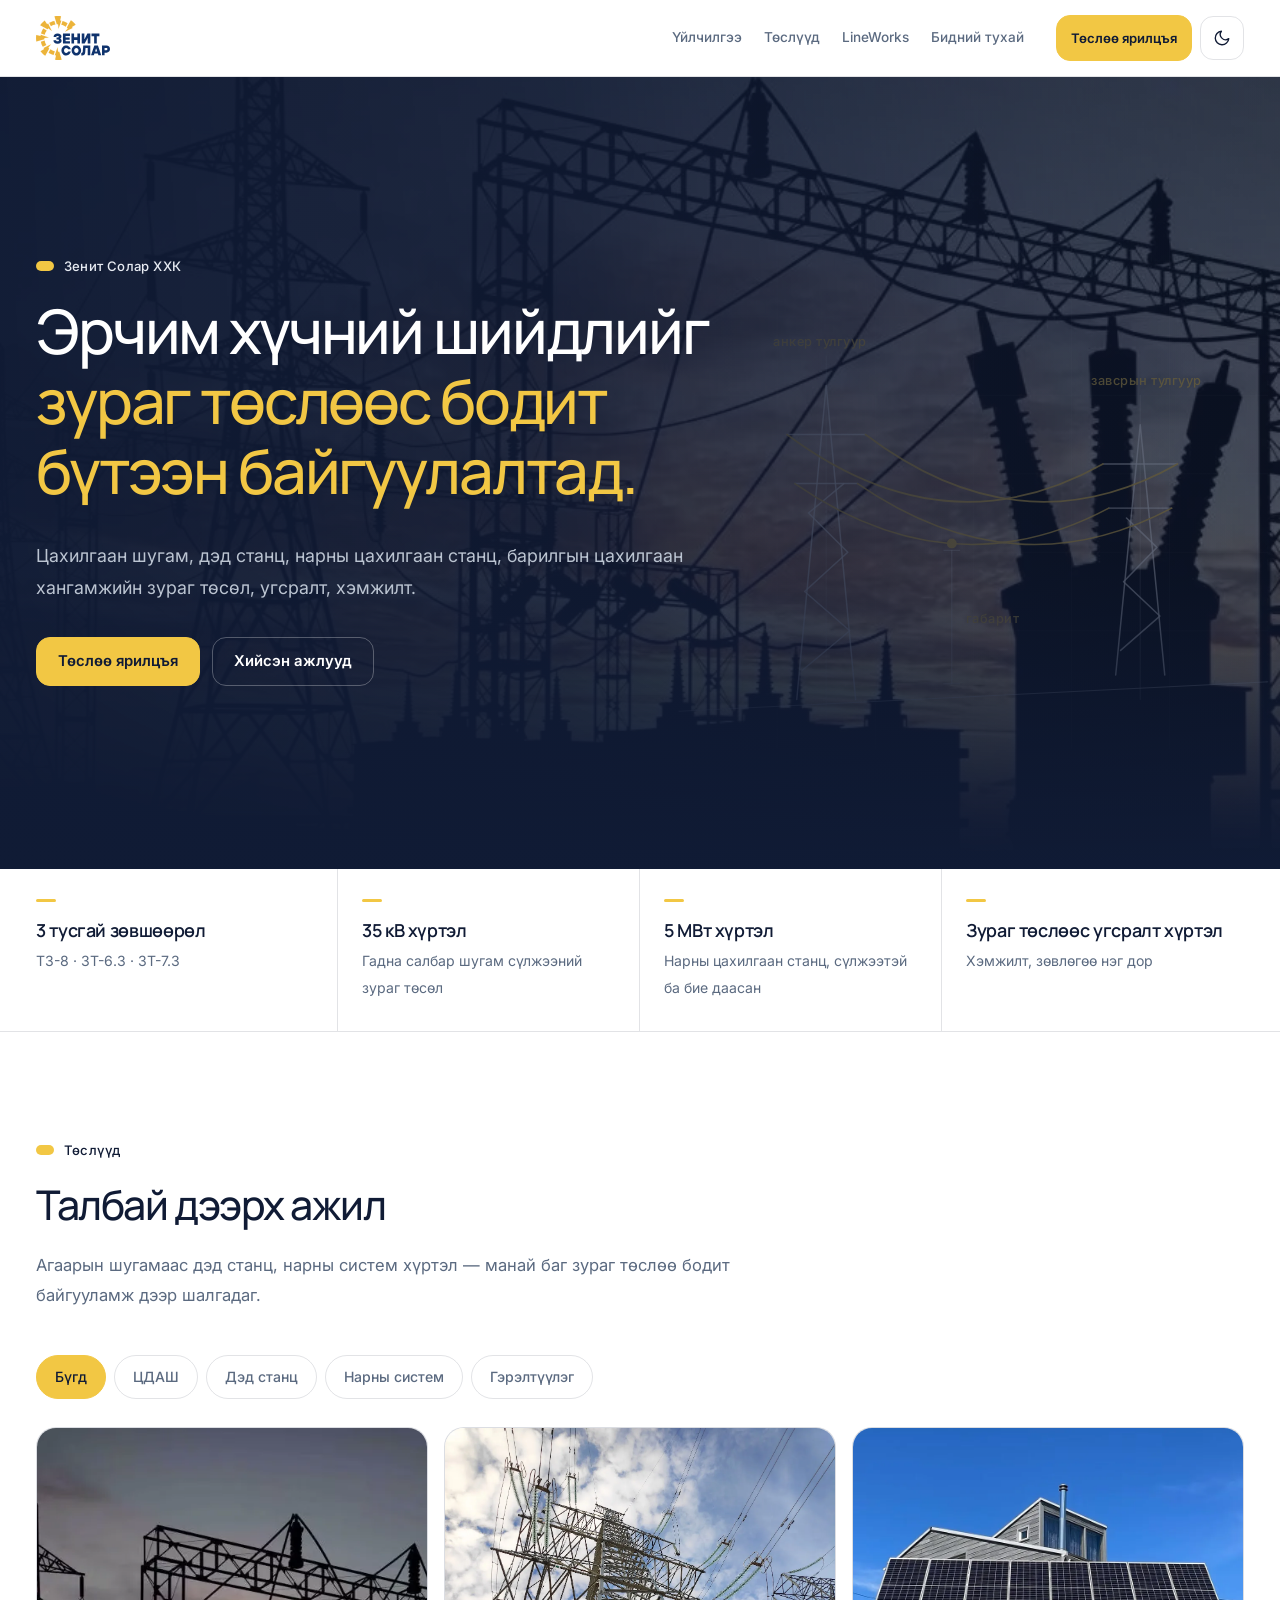
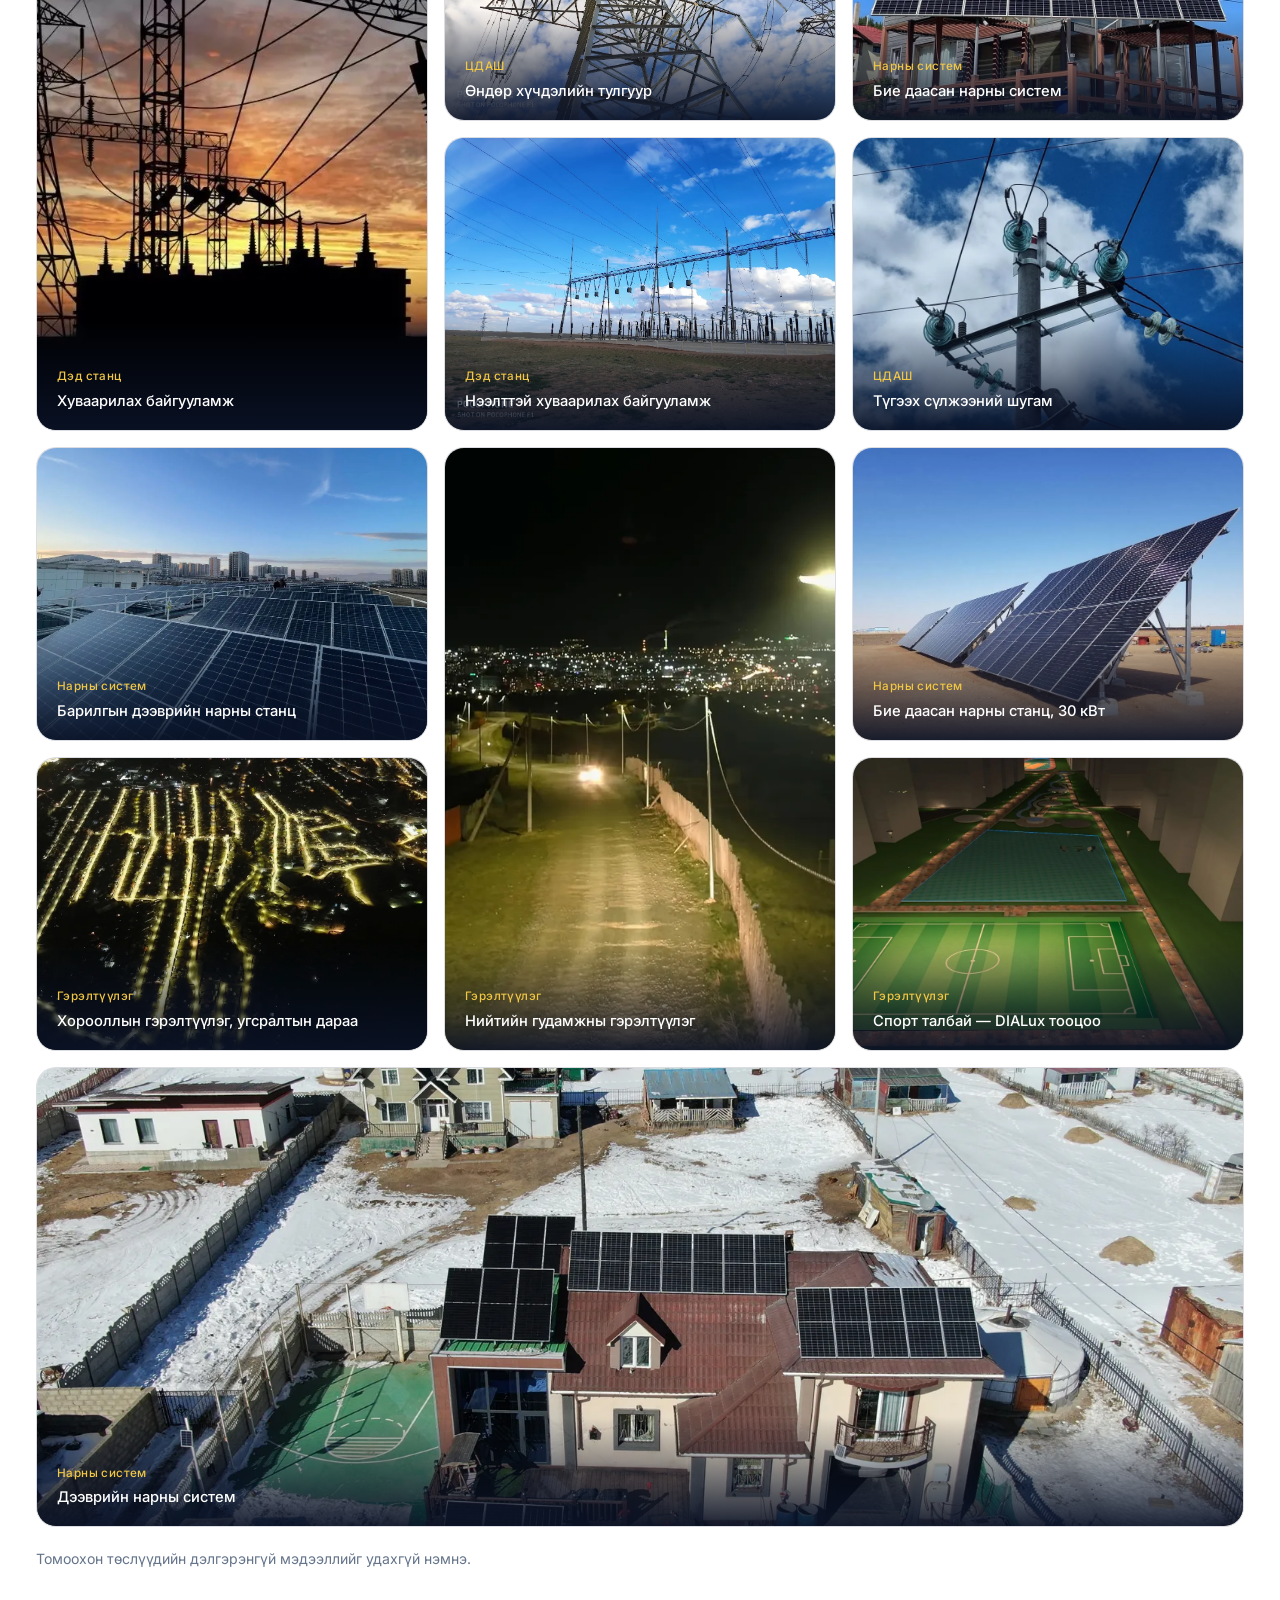
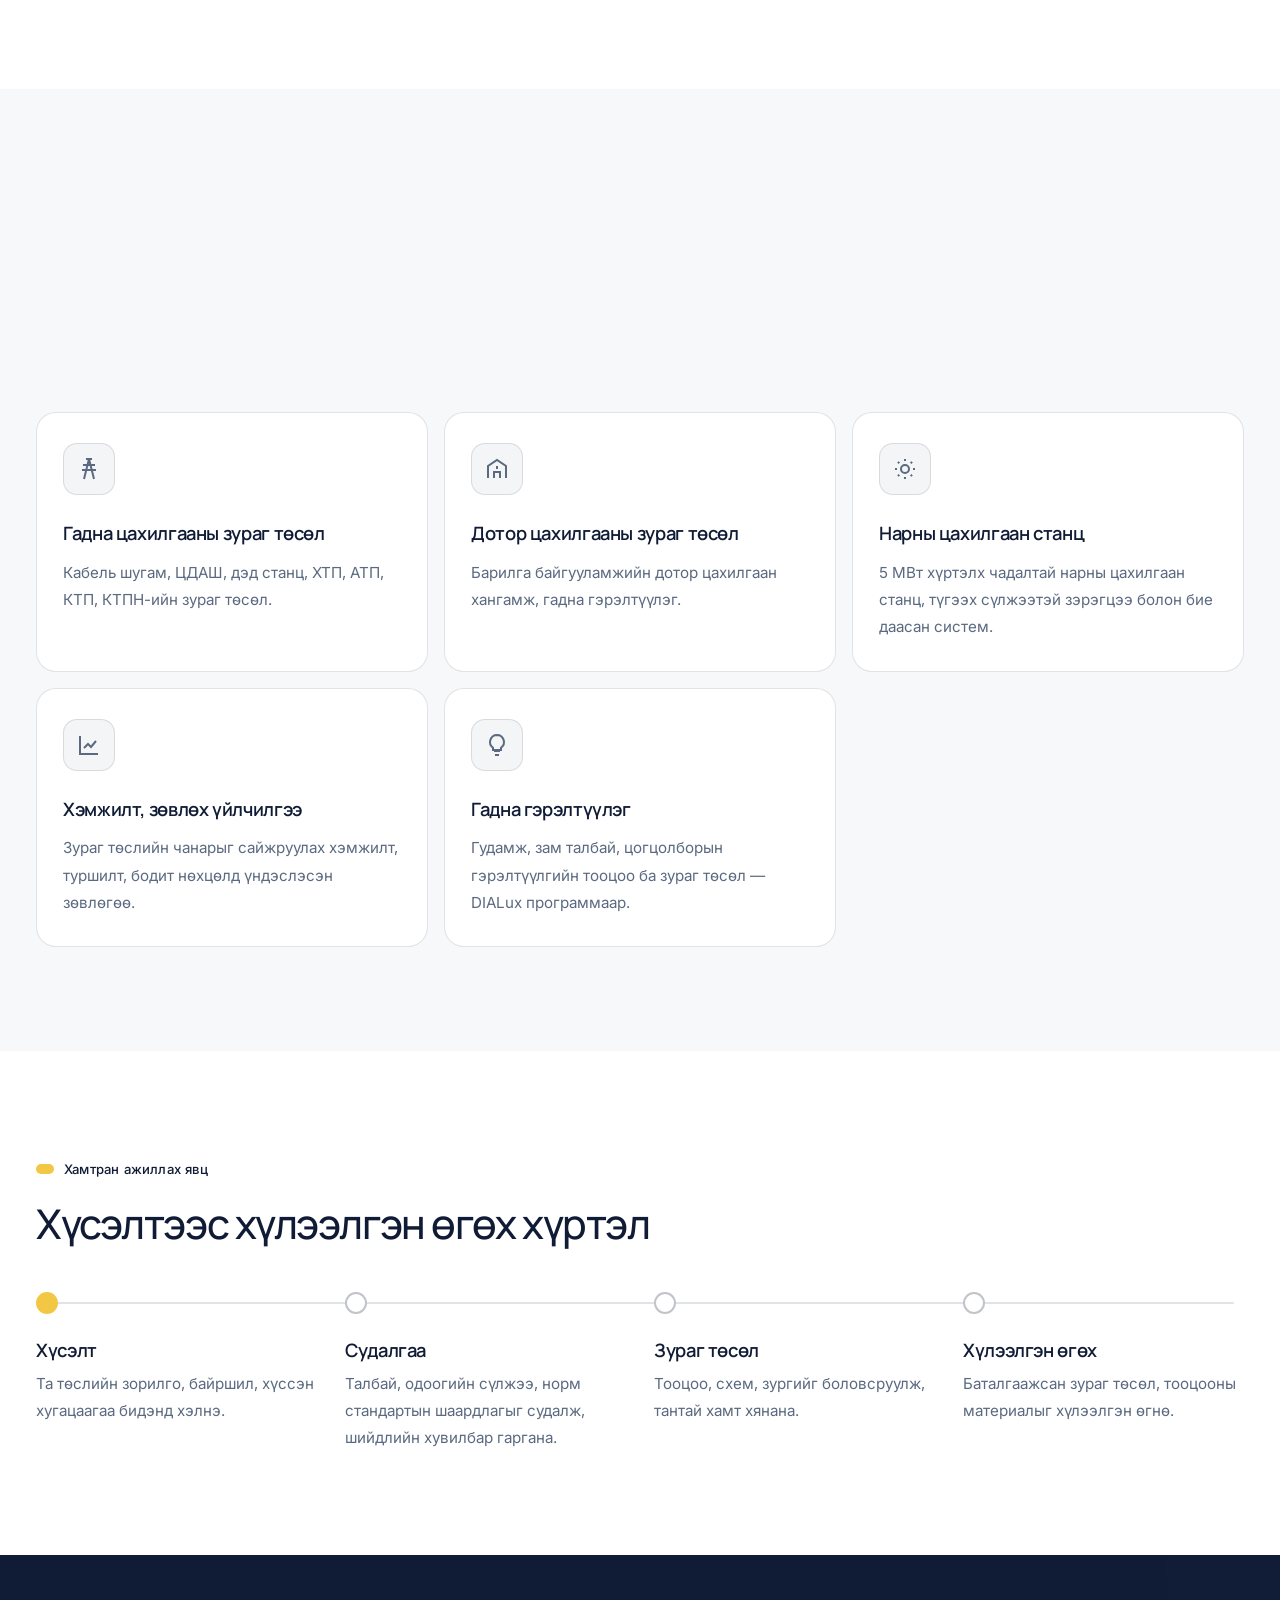
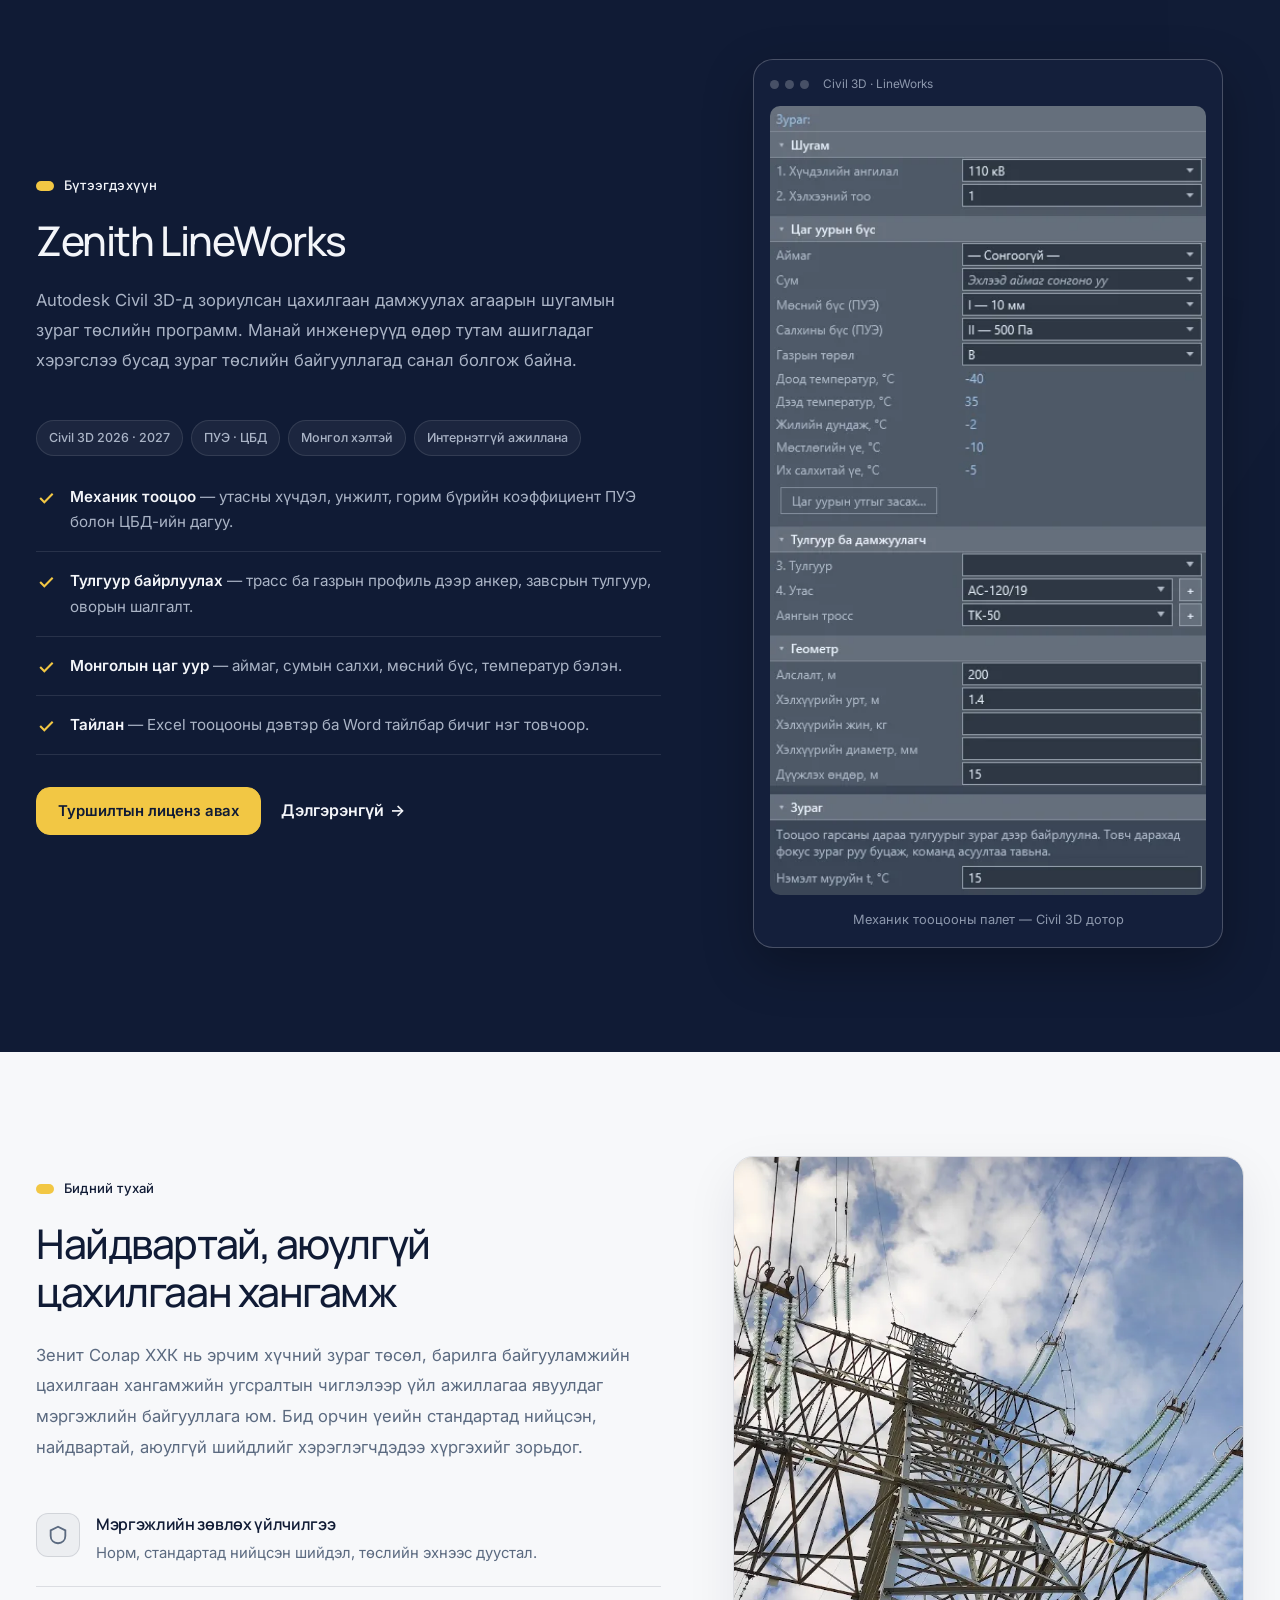
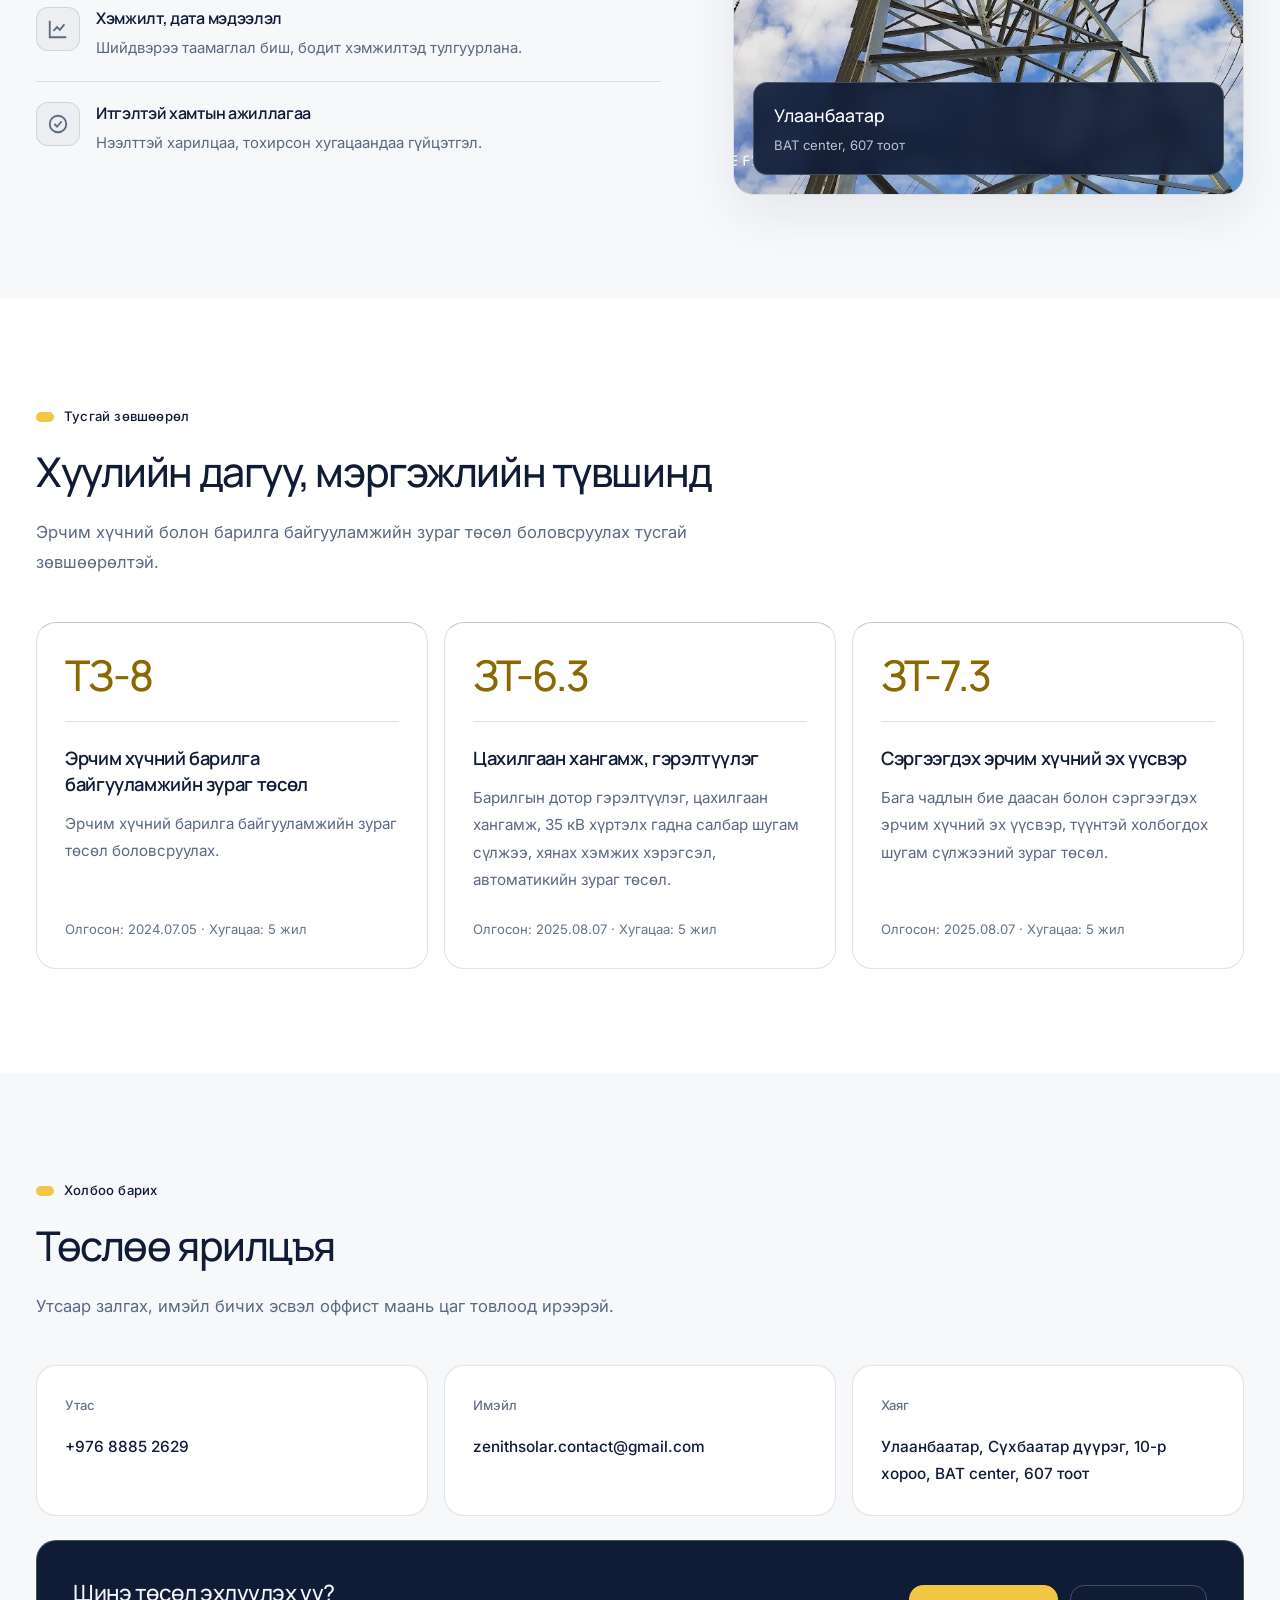
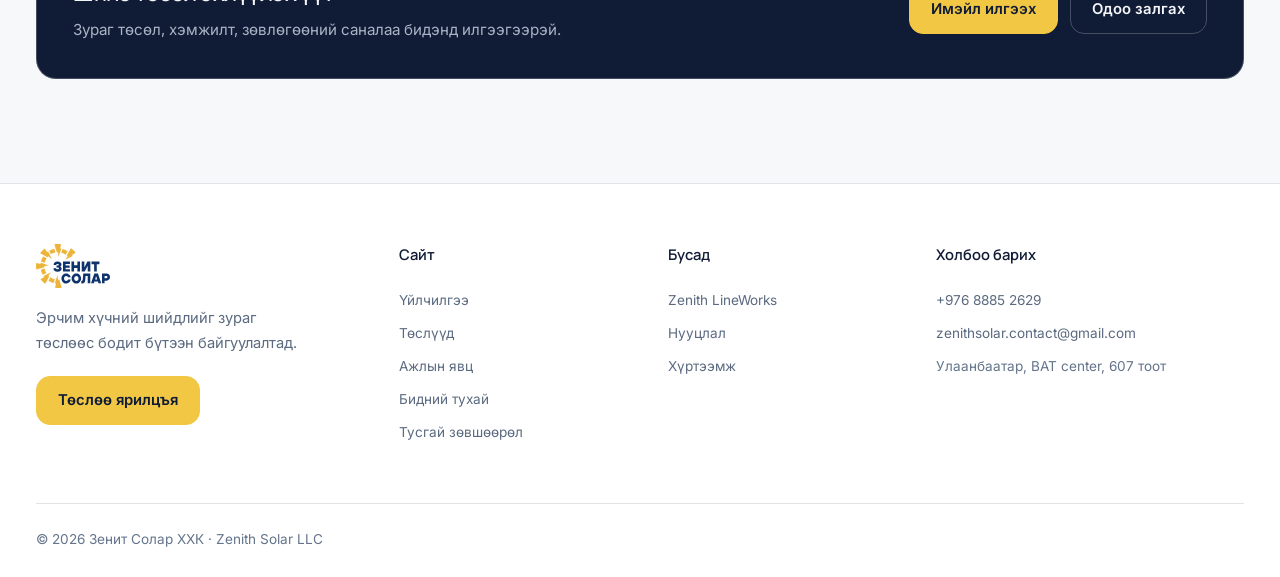
==== commit 818d30ca: "GPT-ийн дизайн: палитр, цайвар анхдагч, шинэ hero ба дараалал, ажлын явц - Өнгө #101B35 / #F2C744 / " ====
--- a/index.html
+++ b/index.html
@@ -8,16 +8,16 @@
 <meta property="og:title" content="Зенит Солар ХХК — Эрчим хүчний зураг төсөл">
 <meta property="og:description" content="ЦДАШ, дэд станц, нарны цахилгаан станц, дотор цахилгааны зураг төсөл ба хэмжилт.">
 <meta property="og:image" content="assets/img/substation-dusk.jpg">
-<meta name="theme-color" content="#070d18">
+<meta name="theme-color" content="#ffffff">
 <script>
 (() => {
-  let theme = "dark";
+  let theme = "light";
   try {
-    if (localStorage.getItem("zs-theme") === "light") theme = "light";
+    if (localStorage.getItem("zs-theme") === "dark") theme = "dark";
   } catch {}
   document.documentElement.dataset.theme = theme;
   const meta = document.querySelector('meta[name="theme-color"]');
-  if (meta) meta.content = theme === "light" ? "#ffffff" : "#070d18";
+  if (meta) meta.content = theme === "dark" ? "#0b1222" : "#ffffff";
 })();
 </script>
 <meta name="keywords" content="эрчим хүчний зураг төсөл, нарны цахилгаан станц зураг төсөл, ЦДАШ зураг төсөл, дэд станцын зураг төсөл, ХТП, КТПН, дотор цахилгаан, гадна гэрэлтүүлэг, Зенит Солар, electrical design company Mongolia, solar PV design Mongolia, substation design">
@@ -38,14 +38,12 @@
     </a>
     <nav class="nav" id="nav" aria-label="Үндсэн цэс">
       <a href="#services">Үйлчилгээ</a>
+      <a href="#projects">Төслүүд</a>
       <a href="#lineworks">LineWorks</a>
-      <a href="#projects">Төслүүд</a>
-      <a href="#licences">Тусгай зөвшөөрөл</a>
       <a href="#about">Бидний тухай</a>
-      <a href="#contact">Холбоо барих</a>
     </nav>
     <div class="top-actions">
-      <a class="btn btn-line" href="tel:+97688852629">+976 8885 2629</a>
+      <a class="btn btn-sun" href="#contact">Төслөө ярилцъя</a>
       <button class="icon-btn" id="theme" type="button" aria-label="Өнгөний горим солих">
         <svg width="18" height="18" viewBox="0 0 24 24" fill="none" stroke="currentColor" stroke-width="2" aria-hidden="true"><path d="M21 12.8A9 9 0 1 1 11.2 3a7 7 0 0 0 9.8 9.8z"/></svg>
       </button>
@@ -62,102 +60,63 @@
       <source srcset="assets/img/substation-dusk.webp" type="image/webp">
       <img src="assets/img/substation-dusk.jpg" alt="" fetchpriority="high">
     </picture>
+    <svg class="hero-lines" viewBox="0 0 600 520" aria-hidden="true" focusable="false">
+      <g class="grid-lines">
+        <path d="M0 80H600M0 160H600M0 240H600M0 320H600M0 400H600M100 0V520M200 0V520M300 0V520M400 0V520M500 0V520" pathLength="1"/>
+      </g>
+      <g class="draw towers">
+        <path d="M120 470 150 150 180 470" pathLength="1"/>
+        <path d="M110 200H190M118 250H182" pathLength="1"/>
+        <path d="M126 440 174 400 128 360 172 320 132 280 168 250" pathLength="1"/>
+        <path d="M445 445 470 190 495 445" pathLength="1"/>
+        <path d="M432 230H508M438 275H502" pathLength="1"/>
+        <path d="M450 420 490 385 453 350 487 315 456 285" pathLength="1"/>
+      </g>
+      <g class="draw wires">
+        <path d="M110 200Q271 320 432 230" pathLength="1"/>
+        <path d="M190 200Q349 320 508 230" pathLength="1"/>
+        <path d="M118 250Q278 360 438 275" pathLength="1"/>
+        <path d="M182 250Q342 360 502 275" pathLength="1"/>
+      </g>
+      <g class="draw dims">
+        <path d="M0 482 600 452" pathLength="1"/>
+        <path d="M278 318V454M270 318H286M270 454H286" pathLength="1"/>
+        <path d="M150 120V490" pathLength="1" class="axis"/>
+        <path d="M470 160V470" pathLength="1" class="axis"/>
+      </g>
+      <g class="labels">
+        <circle cx="278" cy="311" r="5"/>
+        <text x="292" y="392">габарит</text>
+        <text x="96" y="110">анкер тулгуур</text>
+        <text x="420" y="150">завсрын тулгуур</text>
+      </g>
+    </svg>
     <div class="wrap">
       <div class="eyebrow">Зенит Солар ХХК</div>
-      <h1 id="hero-title"><em>Нарны гэрлийг</em> таны сүлжээнд хүргэнэ</h1>
+      <h1 id="hero-title">Эрчим хүчний шийдлийг <em>зураг төслөөс бодит бүтээн байгуулалтад.</em></h1>
       <p class="lede">
-        Цахилгаан дамжуулах агаарын шугам, кабель шугам, дэд станц, нарны цахилгаан станц болон
-        барилгын дотор цахилгааны зураг төсөл, угсралт, хэмжилт, зөвлөх үйлчилгээ.
+        Цахилгаан шугам, дэд станц, нарны цахилгаан станц, барилгын цахилгаан хангамжийн
+        зураг төсөл, угсралт, хэмжилт.
       </p>
       <div class="row">
-        <a class="btn btn-sun" href="#contact">Холбоо барих</a>
-        <a class="btn btn-ghost" href="#services">Үйлчилгээ үзэх</a>
-      </div>
-      <div class="hero-strip" role="list">
-        <div role="listitem"><strong>ЦДАШ ба кабель шугам</strong><span>Зураг төсөл, тооцоо</span></div>
-        <div role="listitem"><strong>Дэд станц</strong><span>ХТП, АТП, КТП, КТПН</span></div>
-        <div role="listitem"><strong>Нарны станц</strong><span>Сүлжээтэй ба бие даасан</span></div>
-        <div role="listitem"><strong>Хэмжилт</strong><span>Бодит нөхцөлд үндэслэсэн</span></div>
-      </div>
-    </div>
-  </section>
-
-  <section id="services" aria-labelledby="services-title">
-    <div class="wrap">
-      <div class="head reveal">
-        <div class="eyebrow">Үйл ажиллагаа</div>
-        <h2 id="services-title">Бидний хийдэг ажил</h2>
-        <p>Эрчим хүчний зураг төсөл боловсруулах, барилга байгууламжийн угсралт, суурилуулалтын ажлыг нэг дор.</p>
-      </div>
-      <div class="grid services">
-        <article class="card reveal">
-          <div class="ico" aria-hidden="true"><svg width="24" height="24" viewBox="0 0 24 24" fill="none" stroke="currentColor" stroke-width="2"><path d="M12 2 7 22M12 2l5 20M6 8h12M5 13h14M9 2h6"/></svg></div>
-          <h3>Гадна цахилгааны зураг төсөл</h3>
-          <p>Кабель шугам, ЦДАШ, дэд станц, ХТП, АТП, КТП, КТПН-ийн зураг төсөл.</p>
-        </article>
-        <article class="card reveal">
-          <div class="ico" aria-hidden="true"><svg width="24" height="24" viewBox="0 0 24 24" fill="none" stroke="currentColor" stroke-width="2"><path d="M3 21V9l9-6 9 6v12"/><path d="M9 21v-6h6v6"/><path d="M12 9v3"/></svg></div>
-          <h3>Дотор цахилгааны зураг төсөл</h3>
-          <p>Барилга байгууламжийн дотор цахилгаан хангамж, гадна гэрэлтүүлэг.</p>
-        </article>
-        <article class="card reveal">
-          <div class="ico" aria-hidden="true"><svg width="24" height="24" viewBox="0 0 24 24" fill="none" stroke="currentColor" stroke-width="2"><circle cx="12" cy="12" r="4"/><path d="M12 2v2M12 20v2M4.9 4.9l1.4 1.4M17.7 17.7l1.4 1.4M2 12h2M20 12h2M4.9 19.1l1.4-1.4M17.7 6.3l1.4-1.4"/></svg></div>
-          <h3>Нарны цахилгаан станц</h3>
-          <p>5 МВт хүртэлх чадалтай нарны цахилгаан станц, түгээх сүлжээтэй зэрэгцээ болон бие даасан систем.</p>
-        </article>
-        <article class="card reveal">
-          <div class="ico" aria-hidden="true"><svg width="24" height="24" viewBox="0 0 24 24" fill="none" stroke="currentColor" stroke-width="2"><path d="M3 3v18h18"/><path d="m7 15 4-4 3 3 5-6"/></svg></div>
-          <h3>Хэмжилт, зөвлөх үйлчилгээ</h3>
-          <p>Зураг төслийн чанарыг сайжруулах хэмжилт, туршилт, бодит нөхцөлд үндэслэсэн зөвлөгөө.</p>
-        </article>
-        <article class="card reveal">
-          <div class="ico" aria-hidden="true"><svg width="24" height="24" viewBox="0 0 24 24" fill="none" stroke="currentColor" stroke-width="2"><path d="M9 18h6M10 22h4"/><path d="M12 2a7 7 0 0 0-4 12.7V17h8v-2.3A7 7 0 0 0 12 2z"/></svg></div>
-          <h3>Гадна гэрэлтүүлэг</h3>
-          <p>Гудамж, зам талбай, цогцолборын гэрэлтүүлгийн тооцоо ба зураг төсөл — DIALux программаар.</p>
-        </article>
-      </div>
-    </div>
-  </section>
-
-  <section id="lineworks" class="product" aria-labelledby="lw-title">
-    <div class="wrap product-grid">
-      <div class="reveal">
-        <div class="head">
-          <div class="eyebrow">Бүтээгдэхүүн</div>
-          <h2 id="lw-title">Zenith LineWorks</h2>
-          <p>
-            Autodesk Civil 3D-д зориулсан цахилгаан дамжуулах агаарын шугамын зураг төслийн программ.
-            Манай инженерүүд өдөр тутам ашигладаг хэрэгслээ бусад зураг төслийн байгууллагад санал болгож байна.
-          </p>
-        </div>
-        <div class="pills" aria-label="Дэмжлэг">
-          <span class="pill">Civil 3D 2026 · 2027</span>
-          <span class="pill">ПУЭ · ЦБД</span>
-          <span class="pill">Монгол хэлтэй</span>
-          <span class="pill">Интернэтгүй ажиллана</span>
-        </div>
-        <ul class="features">
-          <li><svg width="20" height="20" viewBox="0 0 24 24" fill="none" stroke="currentColor" stroke-width="2.5" aria-hidden="true"><path d="m5 12 5 5L20 7"/></svg><span><strong>Механик тооцоо</strong> — утасны хүчдэл, унжилт, горим бүрийн коэффициент ПУЭ болон ЦБД-ийн дагуу.</span></li>
-          <li><svg width="20" height="20" viewBox="0 0 24 24" fill="none" stroke="currentColor" stroke-width="2.5" aria-hidden="true"><path d="m5 12 5 5L20 7"/></svg><span><strong>Тулгуур байрлуулах</strong> — трасс ба газрын профиль дээр анкер, завсрын тулгуур, оворын шалгалт.</span></li>
-          <li><svg width="20" height="20" viewBox="0 0 24 24" fill="none" stroke="currentColor" stroke-width="2.5" aria-hidden="true"><path d="m5 12 5 5L20 7"/></svg><span><strong>Монголын цаг уур</strong> — аймаг, сумын салхи, мөсний бүс, температур бэлэн.</span></li>
-          <li><svg width="20" height="20" viewBox="0 0 24 24" fill="none" stroke="currentColor" stroke-width="2.5" aria-hidden="true"><path d="m5 12 5 5L20 7"/></svg><span><strong>Тайлан</strong> — Excel тооцооны дэвтэр ба Word тайлбар бичиг нэг товчоор.</span></li>
-        </ul>
-        <div class="row">
-          <a class="btn btn-sun" href="https://nova-xo.github.io/lineworks/account.html">Туршилтын лиценз авах</a>
-          <a class="btn btn-ghost" href="https://nova-xo.github.io/lineworks/">Дэлгэрэнгүй</a>
-        </div>
-      </div>
-      <figure class="shot reveal">
-        <picture>
-          <source srcset="assets/img/lineworks-palette.webp" type="image/webp">
-          <img src="assets/img/lineworks-palette.png" alt="Zenith LineWorks-ийн механик тооцооны палет: шугам, цаг уурын бүс, температур" width="420" height="760" loading="lazy">
-        </picture>
-        <figcaption>Механик тооцооны палет — Civil 3D дотор</figcaption>
-      </figure>
-    </div>
-  </section>
-
-  <section id="projects" class="soft" aria-labelledby="projects-title">
+        <a class="btn btn-sun" href="#contact">Төслөө ярилцъя</a>
+        <a class="btn btn-ghost" href="#projects">Хийсэн ажлууд</a>
+      </div>
+    </div>
+  </section>
+
+  <section class="trust" aria-label="Товч мэдээлэл">
+    <div class="wrap">
+      <ul class="trust-list">
+        <li><strong>3 тусгай зөвшөөрөл</strong><span>ТЗ-8 · ЗТ-6.3 · ЗТ-7.3</span></li>
+        <li><strong>35 кВ хүртэл</strong><span>Гадна салбар шугам сүлжээний зураг төсөл</span></li>
+        <li><strong>5 МВт хүртэл</strong><span>Нарны цахилгаан станц, сүлжээтэй ба бие даасан</span></li>
+        <li><strong>Зураг төслөөс угсралт хүртэл</strong><span>Хэмжилт, зөвлөгөө нэг дор</span></li>
+      </ul>
+    </div>
+  </section>
+
+  <section id="projects" aria-labelledby="projects-title">
     <div class="wrap">
       <div class="head reveal">
         <div class="eyebrow">Төслүүд</div>
@@ -188,37 +147,98 @@
     </div>
   </section>
 
-  <section id="licences" aria-labelledby="licences-title">
-    <div class="wrap">
-      <div class="head reveal">
-        <div class="eyebrow">Тусгай зөвшөөрөл</div>
-        <h2 id="licences-title">Хуулийн дагуу, мэргэжлийн түвшинд</h2>
-        <p>Эрчим хүчний болон барилга байгууламжийн зураг төсөл боловсруулах тусгай зөвшөөрөлтэй.</p>
-      </div>
-      <div class="licences">
-        <article class="card licence reveal">
-          <div class="code">ТЗ-8</div>
-          <h3>Эрчим хүчний барилга байгууламжийн зураг төсөл</h3>
-          <p>Эрчим хүчний барилга байгууламжийн зураг төсөл боловсруулах.</p>
-          <div class="meta">Олгосон: 2024.07.05 · Хугацаа: 5 жил</div>
-        </article>
-        <article class="card licence reveal">
-          <div class="code">ЗТ-6.3</div>
-          <h3>Цахилгаан хангамж, гэрэлтүүлэг</h3>
-          <p>Барилгын дотор гэрэлтүүлэг, цахилгаан хангамж, 35 кВ хүртэлх гадна салбар шугам сүлжээ, хянах хэмжих хэрэгсэл, автоматикийн зураг төсөл.</p>
-          <div class="meta">Олгосон: 2025.08.07 · Хугацаа: 5 жил</div>
-        </article>
-        <article class="card licence reveal">
-          <div class="code">ЗТ-7.3</div>
-          <h3>Сэргээгдэх эрчим хүчний эх үүсвэр</h3>
-          <p>Бага чадлын бие даасан болон сэргээгдэх эрчим хүчний эх үүсвэр, түүнтэй холбогдох шугам сүлжээний зураг төсөл.</p>
-          <div class="meta">Олгосон: 2025.08.07 · Хугацаа: 5 жил</div>
-        </article>
-      </div>
-    </div>
-  </section>
-
-  <section id="about" aria-labelledby="about-title">
+  <section id="services" class="soft" aria-labelledby="services-title">
+    <div class="wrap">
+      <div class="head reveal">
+        <div class="eyebrow">Үйлчилгээ</div>
+        <h2 id="services-title">Бидний хийдэг ажил</h2>
+        <p>Эрчим хүчний зураг төсөл боловсруулах, барилга байгууламжийн угсралт, суурилуулалтын ажлыг нэг дор.</p>
+      </div>
+      <div class="grid services">
+        <article class="card reveal">
+          <div class="ico" aria-hidden="true"><svg width="24" height="24" viewBox="0 0 24 24" fill="none" stroke="currentColor" stroke-width="2"><path d="M12 2 7 22M12 2l5 20M6 8h12M5 13h14M9 2h6"/></svg></div>
+          <h3>Гадна цахилгааны зураг төсөл</h3>
+          <p>Кабель шугам, ЦДАШ, дэд станц, ХТП, АТП, КТП, КТПН-ийн зураг төсөл.</p>
+        </article>
+        <article class="card reveal">
+          <div class="ico" aria-hidden="true"><svg width="24" height="24" viewBox="0 0 24 24" fill="none" stroke="currentColor" stroke-width="2"><path d="M3 21V9l9-6 9 6v12"/><path d="M9 21v-6h6v6"/><path d="M12 9v3"/></svg></div>
+          <h3>Дотор цахилгааны зураг төсөл</h3>
+          <p>Барилга байгууламжийн дотор цахилгаан хангамж, гадна гэрэлтүүлэг.</p>
+        </article>
+        <article class="card reveal">
+          <div class="ico" aria-hidden="true"><svg width="24" height="24" viewBox="0 0 24 24" fill="none" stroke="currentColor" stroke-width="2"><circle cx="12" cy="12" r="4"/><path d="M12 2v2M12 20v2M4.9 4.9l1.4 1.4M17.7 17.7l1.4 1.4M2 12h2M20 12h2M4.9 19.1l1.4-1.4M17.7 6.3l1.4-1.4"/></svg></div>
+          <h3>Нарны цахилгаан станц</h3>
+          <p>5 МВт хүртэлх чадалтай нарны цахилгаан станц, түгээх сүлжээтэй зэрэгцээ болон бие даасан систем.</p>
+        </article>
+        <article class="card reveal">
+          <div class="ico" aria-hidden="true"><svg width="24" height="24" viewBox="0 0 24 24" fill="none" stroke="currentColor" stroke-width="2"><path d="M3 3v18h18"/><path d="m7 15 4-4 3 3 5-6"/></svg></div>
+          <h3>Хэмжилт, зөвлөх үйлчилгээ</h3>
+          <p>Зураг төслийн чанарыг сайжруулах хэмжилт, туршилт, бодит нөхцөлд үндэслэсэн зөвлөгөө.</p>
+        </article>
+        <article class="card reveal">
+          <div class="ico" aria-hidden="true"><svg width="24" height="24" viewBox="0 0 24 24" fill="none" stroke="currentColor" stroke-width="2"><path d="M9 18h6M10 22h4"/><path d="M12 2a7 7 0 0 0-4 12.7V17h8v-2.3A7 7 0 0 0 12 2z"/></svg></div>
+          <h3>Гадна гэрэлтүүлэг</h3>
+          <p>Гудамж, зам талбай, цогцолборын гэрэлтүүлгийн тооцоо ба зураг төсөл — DIALux программаар.</p>
+        </article>
+      </div>
+    </div>
+  </section>
+
+  <section id="process" aria-labelledby="process-title">
+    <div class="wrap">
+      <div class="head reveal">
+        <div class="eyebrow">Хамтран ажиллах явц</div>
+        <h2 id="process-title">Хүсэлтээс хүлээлгэн өгөх хүртэл</h2>
+      </div>
+      <ol class="steps" id="steps">
+        <li><span class="step-dot" aria-hidden="true"></span><h3>Хүсэлт</h3><p>Та төслийн зорилго, байршил, хүссэн хугацаагаа бидэнд хэлнэ.</p></li>
+        <li><span class="step-dot" aria-hidden="true"></span><h3>Судалгаа</h3><p>Талбай, одоогийн сүлжээ, норм стандартын шаардлагыг судалж, шийдлийн хувилбар гаргана.</p></li>
+        <li><span class="step-dot" aria-hidden="true"></span><h3>Зураг төсөл</h3><p>Тооцоо, схем, зургийг боловсруулж, тантай хамт хянана.</p></li>
+        <li><span class="step-dot" aria-hidden="true"></span><h3>Хүлээлгэн өгөх</h3><p>Баталгаажсан зураг төсөл, тооцооны материалыг хүлээлгэн өгнө.</p></li>
+      </ol>
+    </div>
+  </section>
+
+  <section id="lineworks" class="product band-dark" aria-labelledby="lw-title">
+    <div class="wrap product-grid">
+      <div class="reveal">
+        <div class="head">
+          <div class="eyebrow">Бүтээгдэхүүн</div>
+          <h2 id="lw-title">Zenith LineWorks</h2>
+          <p>
+            Autodesk Civil 3D-д зориулсан цахилгаан дамжуулах агаарын шугамын зураг төслийн программ.
+            Манай инженерүүд өдөр тутам ашигладаг хэрэгслээ бусад зураг төслийн байгууллагад санал болгож байна.
+          </p>
+        </div>
+        <div class="pills" aria-label="Дэмжлэг">
+          <span class="pill">Civil 3D 2026 · 2027</span>
+          <span class="pill">ПУЭ · ЦБД</span>
+          <span class="pill">Монгол хэлтэй</span>
+          <span class="pill">Интернэтгүй ажиллана</span>
+        </div>
+        <ul class="features">
+          <li><svg width="20" height="20" viewBox="0 0 24 24" fill="none" stroke="currentColor" stroke-width="2.5" aria-hidden="true"><path d="m5 12 5 5L20 7"/></svg><span><strong>Механик тооцоо</strong> — утасны хүчдэл, унжилт, горим бүрийн коэффициент ПУЭ болон ЦБД-ийн дагуу.</span></li>
+          <li><svg width="20" height="20" viewBox="0 0 24 24" fill="none" stroke="currentColor" stroke-width="2.5" aria-hidden="true"><path d="m5 12 5 5L20 7"/></svg><span><strong>Тулгуур байрлуулах</strong> — трасс ба газрын профиль дээр анкер, завсрын тулгуур, оворын шалгалт.</span></li>
+          <li><svg width="20" height="20" viewBox="0 0 24 24" fill="none" stroke="currentColor" stroke-width="2.5" aria-hidden="true"><path d="m5 12 5 5L20 7"/></svg><span><strong>Монголын цаг уур</strong> — аймаг, сумын салхи, мөсний бүс, температур бэлэн.</span></li>
+          <li><svg width="20" height="20" viewBox="0 0 24 24" fill="none" stroke="currentColor" stroke-width="2.5" aria-hidden="true"><path d="m5 12 5 5L20 7"/></svg><span><strong>Тайлан</strong> — Excel тооцооны дэвтэр ба Word тайлбар бичиг нэг товчоор.</span></li>
+        </ul>
+        <div class="row">
+          <a class="btn btn-sun" href="https://nova-xo.github.io/lineworks/account.html">Туршилтын лиценз авах</a>
+          <a class="text-link" href="https://nova-xo.github.io/lineworks/">Дэлгэрэнгүй <span aria-hidden="true">→</span></a>
+        </div>
+      </div>
+      <figure class="shot reveal">
+        <div class="shot-bar" aria-hidden="true"><i></i><i></i><i></i><span>Civil 3D · LineWorks</span></div>
+        <picture>
+          <source srcset="assets/img/lineworks-palette.webp" type="image/webp">
+          <img src="assets/img/lineworks-palette.png" alt="Zenith LineWorks-ийн механик тооцооны палет: шугам, цаг уурын бүс, температур" width="420" height="760" loading="lazy">
+        </picture>
+        <figcaption>Механик тооцооны палет — Civil 3D дотор</figcaption>
+      </figure>
+    </div>
+  </section>
+
+  <section id="about" class="soft" aria-labelledby="about-title">
     <div class="wrap about-grid">
       <div class="reveal">
         <div class="head" style="margin-bottom:0">
@@ -246,6 +266,36 @@
     </div>
   </section>
 
+  <section id="licences" aria-labelledby="licences-title">
+    <div class="wrap">
+      <div class="head reveal">
+        <div class="eyebrow">Тусгай зөвшөөрөл</div>
+        <h2 id="licences-title">Хуулийн дагуу, мэргэжлийн түвшинд</h2>
+        <p>Эрчим хүчний болон барилга байгууламжийн зураг төсөл боловсруулах тусгай зөвшөөрөлтэй.</p>
+      </div>
+      <div class="licences">
+        <article class="card licence reveal">
+          <div class="code">ТЗ-8</div>
+          <h3>Эрчим хүчний барилга байгууламжийн зураг төсөл</h3>
+          <p>Эрчим хүчний барилга байгууламжийн зураг төсөл боловсруулах.</p>
+          <div class="meta">Олгосон: 2024.07.05 · Хугацаа: 5 жил</div>
+        </article>
+        <article class="card licence reveal">
+          <div class="code">ЗТ-6.3</div>
+          <h3>Цахилгаан хангамж, гэрэлтүүлэг</h3>
+          <p>Барилгын дотор гэрэлтүүлэг, цахилгаан хангамж, 35 кВ хүртэлх гадна салбар шугам сүлжээ, хянах хэмжих хэрэгсэл, автоматикийн зураг төсөл.</p>
+          <div class="meta">Олгосон: 2025.08.07 · Хугацаа: 5 жил</div>
+        </article>
+        <article class="card licence reveal">
+          <div class="code">ЗТ-7.3</div>
+          <h3>Сэргээгдэх эрчим хүчний эх үүсвэр</h3>
+          <p>Бага чадлын бие даасан болон сэргээгдэх эрчим хүчний эх үүсвэр, түүнтэй холбогдох шугам сүлжээний зураг төсөл.</p>
+          <div class="meta">Олгосон: 2025.08.07 · Хугацаа: 5 жил</div>
+        </article>
+      </div>
+    </div>
+  </section>
+
   <section id="contact" class="soft" aria-labelledby="contact-title">
     <div class="wrap">
       <div class="head reveal">
@@ -258,12 +308,12 @@
         <div class="card reveal"><span class="label">Имэйл</span><a href="mailto:zenithsolar.contact@gmail.com">zenithsolar.contact@gmail.com</a></div>
         <div class="card reveal"><span class="label">Хаяг</span><a href="https://www.google.com/maps/search/?api=1&amp;query=BAT+center+Ulaanbaatar" rel="noopener" target="_blank">Улаанбаатар, Сүхбаатар дүүрэг, 10-р хороо, BAT center, 607 тоот</a></div>
       </div>
-      <div class="cta-band reveal">
+      <div class="cta-band band-dark reveal">
         <div>
           <h3>Шинэ төсөл эхлүүлэх үү?</h3>
           <p>Зураг төсөл, хэмжилт, зөвлөгөөний саналаа бидэнд илгээгээрэй.</p>
         </div>
-        <div class="row" style="display:flex;gap:12px;flex-wrap:wrap">
+        <div class="row">
           <a class="btn btn-sun" href="mailto:zenithsolar.contact@gmail.com?subject=%D0%A2%D3%A9%D1%81%D0%BB%D0%B8%D0%B9%D0%BD%20%D1%81%D0%B0%D0%BD%D0%B0%D0%BB">Имэйл илгээх</a>
           <a class="btn btn-ghost" href="tel:+97688852629">Одоо залгах</a>
         </div>
@@ -273,16 +323,33 @@
 </main>
 
 <footer class="foot">
-  <div class="wrap foot-grid">
-    <div class="foot-brand">
-      <img class="logo-foot logo-light" src="assets/img/logo-mn.svg" alt="" width="57" height="34">
-      <img class="logo-foot logo-dark" src="assets/img/logo-mn-white.svg" alt="" width="57" height="34">
-    </div>
-    <nav class="foot-links" aria-label="Нэмэлт">
+  <div class="wrap foot-cols">
+    <div class="foot-about">
+      <img class="logo-foot logo-light" src="assets/img/logo-mn.svg" alt="" width="74" height="44">
+      <img class="logo-foot logo-dark" src="assets/img/logo-mn-white.svg" alt="" width="74" height="44">
+      <p>Эрчим хүчний шийдлийг зураг төслөөс бодит бүтээн байгуулалтад.</p>
+      <a class="btn btn-sun" href="#contact">Төслөө ярилцъя</a>
+    </div>
+    <nav aria-label="Сайтын цэс">
+      <h2>Сайт</h2>
+      <a href="#services">Үйлчилгээ</a>
+      <a href="#projects">Төслүүд</a>
+      <a href="#process">Ажлын явц</a>
+      <a href="#about">Бидний тухай</a>
+      <a href="#licences">Тусгай зөвшөөрөл</a>
+    </nav>
+    <nav aria-label="Бусад">
+      <h2>Бусад</h2>
       <a href="https://nova-xo.github.io/lineworks/">Zenith LineWorks</a>
       <a href="privacy.html">Нууцлал</a>
       <a href="accessibility.html">Хүртээмж</a>
     </nav>
+    <div class="foot-contact">
+      <h2>Холбоо барих</h2>
+      <a href="tel:+97688852629">+976 8885 2629</a>
+      <a href="mailto:zenithsolar.contact@gmail.com">zenithsolar.contact@gmail.com</a>
+      <span>Улаанбаатар, BAT center, 607 тоот</span>
+    </div>
     <div class="foot-bottom">
       © <span id="year">2026</span> Зенит Солар ХХК · Zenith Solar LLC
     </div>
--- a/assets/zs-theme.css
+++ b/assets/zs-theme.css
@@ -1,27 +1,57 @@
+/* Нийтлэг сэдэв — компанийн сайт ба LineWorks сайтад ЯГ ИЖИЛ файл. GPT-ийн палитр (2026-10-09). */
 :root {
-  --navy: #0f336d;
-  --navy-deep: #08214a;
-  --navy-ink: #070d18;
-  --sun: #ecb43a;
-  --sun-deep: #c98f12;
-  --accent: #ecb43a;
-  --bg: #070d18;
-  --bg-soft: #0b1424;
-  --card: #101a29;
-  --ink: #f4f6fa;
-  --ink-soft: #b0b7c3;
-  --ink-faint: #919bab;
-  --line: rgba(255, 255, 255, .11);
-  --line-strong: rgba(255, 255, 255, .24);
-  --header-bg: rgba(7, 13, 24, .92);
-  --hover: rgba(255, 255, 255, .045);
-  --accent-soft: rgba(236, 180, 58, .11);
-  --shadow: 0 16px 48px rgba(0, 0, 0, .16);
   --radius: 20px;
   --wrap: 1264px;
   --header-height: 76px;
   --font: "Inter", "Segoe UI", system-ui, -apple-system, sans-serif;
   --display: "Manrope", "Inter", "Segoe UI", system-ui, sans-serif;
+  --navy: #101b35;
+  --navy-deep: #0a1226;
+  --navy-ink: #101b35;
+  --navy-band: #101b35;
+  --sun: #f2c744;
+  --sun-deep: #d9ab1f;
+  --sun-hover: #f6d468;
+  --on-sun: #101b35;
+}
+
+:root,
+:root[data-theme="light"] {
+  --accent: #8a6a00;
+  --bg: #ffffff;
+  --bg-soft: #f7f8fa;
+  --card: #ffffff;
+  --ink: #101b35;
+  --ink-soft: #5b6a80;
+  --ink-faint: #64748b;
+  --line: rgba(16, 27, 53, .12);
+  --line-strong: rgba(16, 27, 53, .26);
+  --header-bg: rgba(255, 255, 255, .9);
+  --hover: rgba(16, 27, 53, .045);
+  --accent-soft: rgba(242, 199, 68, .24);
+  --shadow: 0 18px 50px rgba(16, 27, 53, .08);
+  --paper: var(--bg);
+  --paper-warm: var(--bg-soft);
+  --good: #176d40;
+  --warn: #93470e;
+  color-scheme: light;
+}
+
+:root[data-theme="dark"],
+.band-dark {
+  --accent: #f2c744;
+  --bg: #0b1222;
+  --bg-soft: #101b35;
+  --card: #141f3b;
+  --ink: #f3f5f9;
+  --ink-soft: #aab4c6;
+  --ink-faint: #8d98ad;
+  --line: rgba(255, 255, 255, .1);
+  --line-strong: rgba(255, 255, 255, .22);
+  --header-bg: rgba(11, 18, 34, .9);
+  --hover: rgba(255, 255, 255, .05);
+  --accent-soft: rgba(242, 199, 68, .14);
+  --shadow: 0 18px 50px rgba(0, 0, 0, .28);
   --paper: var(--bg);
   --paper-warm: var(--bg-soft);
   --good: #75d6a1;
@@ -29,23 +59,9 @@
   color-scheme: dark;
 }
 
-:root[data-theme="light"] {
-  --accent: #805900;
-  --bg: #ffffff;
-  --bg-soft: #f3f5f8;
-  --card: #ffffff;
-  --ink: #152033;
-  --ink-soft: #4d596c;
-  --ink-faint: #626e80;
-  --line: rgba(15, 51, 109, .14);
-  --line-strong: rgba(15, 51, 109, .3);
-  --header-bg: rgba(255, 255, 255, .94);
-  --hover: rgba(15, 51, 109, .045);
-  --accent-soft: rgba(236, 180, 58, .16);
-  --shadow: 0 16px 48px rgba(15, 51, 109, .06);
-  --good: #176d40;
-  --warn: #93470e;
-  color-scheme: light;
+.band-dark {
+  background: var(--navy-band);
+  color: var(--ink);
 }
 
 *,
@@ -161,7 +177,7 @@
 
 ::selection {
   background: var(--sun);
-  color: #171204;
+  color: var(--on-sun);
 }
 
 .top {
@@ -199,22 +215,24 @@
 
 .brand .logo-light,
 .foot .logo-foot.logo-light {
-  display: none;
+  display: block;
 }
 
 .brand .logo-dark,
 .foot .logo-foot.logo-dark {
+  display: none;
+}
+
+:root[data-theme="dark"] .brand .logo-light,
+:root[data-theme="dark"] .foot .logo-foot.logo-light,
+.band-dark .logo-light {
+  display: none;
+}
+
+:root[data-theme="dark"] .brand .logo-dark,
+:root[data-theme="dark"] .foot .logo-foot.logo-dark,
+.band-dark .logo-dark {
   display: block;
-}
-
-:root[data-theme="light"] .brand .logo-light,
-:root[data-theme="light"] .foot .logo-foot.logo-light {
-  display: block;
-}
-
-:root[data-theme="light"] .brand .logo-dark,
-:root[data-theme="light"] .foot .logo-foot.logo-dark {
-  display: none;
 }
 
 .brand-product {
@@ -263,7 +281,8 @@
 .nav a.here,
 .nav a[aria-current="page"] {
   background: var(--accent-soft);
-  color: var(--accent);
+  color: var(--ink);
+  box-shadow: inset 0 -2px 0 var(--sun);
 }
 
 .top-actions {
@@ -378,12 +397,12 @@
 .btn-sun {
   background: var(--sun);
   border-color: var(--sun);
-  color: #171204;
+  color: var(--on-sun);
 }
 
 .btn-sun:hover {
-  background: #f4c65f;
-  border-color: #f4c65f;
+  background: var(--sun-hover);
+  border-color: var(--sun-hover);
 }
 
 .btn-navy {
@@ -585,7 +604,7 @@
   transform: none;
 }
 
-@media (max-width: 1180px) {
+@media (max-width: 900px) {
   .top .wrap {
     position: relative;
     flex-wrap: wrap;
@@ -595,10 +614,6 @@
 
   .top-actions {
     margin-left: auto;
-  }
-
-  .top-actions .btn {
-    display: none;
   }
 
   .nav {
@@ -691,6 +706,10 @@
     gap: 6px;
   }
 
+  .top-actions .btn {
+    display: none;
+  }
+
   .nav-ready .nav {
     padding-inline: 20px;
   }
--- a/assets/site.css
+++ b/assets/site.css
@@ -57,22 +57,112 @@
   background:
     linear-gradient(
       90deg,
-      rgba(7, 13, 24, .97) 0%,
-      rgba(7, 13, 24, .84) 44%,
-      rgba(7, 13, 24, .42) 100%
+      rgba(16, 27, 53, .97) 0%,
+      rgba(16, 27, 53, .86) 44%,
+      rgba(16, 27, 53, .5) 100%
     ),
     linear-gradient(
       180deg,
-      rgba(7, 13, 24, .12) 0%,
-      rgba(7, 13, 24, .2) 50%,
-      #070d18 100%
+      rgba(16, 27, 53, .1) 0%,
+      rgba(16, 27, 53, .2) 60%,
+      #101b35 100%
     );
 }
 
 .hero .wrap {
   width: 100%;
-  padding-top: 112px;
-  padding-bottom: 52px;
+  padding-top: 120px;
+  padding-bottom: 128px;
+}
+
+.hero-lines {
+  position: absolute;
+  top: 50%;
+  right: max(12px, calc((100vw - var(--wrap)) / 2));
+  z-index: -1;
+  width: min(46vw, 620px);
+  height: auto;
+  overflow: visible;
+  pointer-events: none;
+  transform: translateY(-46%);
+  animation: lines-settle 1.4s ease 3.2s forwards;
+}
+
+.hero-lines path {
+  fill: none;
+  stroke-linecap: round;
+  stroke-linejoin: round;
+}
+
+.hero-lines .grid-lines path {
+  stroke: rgba(255, 255, 255, .05);
+  stroke-width: 1;
+}
+
+.hero-lines .towers path {
+  stroke: rgba(255, 255, 255, .78);
+  stroke-width: 1.5;
+}
+
+.hero-lines .wires path {
+  stroke: var(--sun);
+  stroke-width: 1.7;
+}
+
+.hero-lines .dims path {
+  stroke: rgba(255, 255, 255, .5);
+  stroke-width: 1;
+}
+
+.hero-lines .dims .axis {
+  stroke: rgba(255, 255, 255, .22);
+}
+
+.hero-lines .draw path {
+  stroke-dasharray: 1;
+  stroke-dashoffset: 1;
+  animation: line-draw 1.5s cubic-bezier(.4, 0, .2, 1) forwards;
+}
+
+.hero-lines .towers path { animation-delay: .3s; }
+.hero-lines .towers path:nth-child(n + 4) { animation-delay: .6s; }
+.hero-lines .wires path { animation-delay: 1.2s; animation-duration: 1.8s; }
+.hero-lines .dims path { animation-delay: 2s; animation-duration: 1s; }
+
+.hero-lines .labels {
+  opacity: 0;
+  animation: fade-in .6s ease 2.6s forwards;
+}
+
+.hero-lines .labels text {
+  fill: var(--sun);
+  font: 500 13px/1 var(--font);
+  letter-spacing: .04em;
+}
+
+.hero-lines .labels circle {
+  fill: var(--sun);
+}
+
+.hero picture img {
+  animation: photo-in 2.4s ease .8s both;
+}
+
+@keyframes line-draw {
+  to { stroke-dashoffset: 0; }
+}
+
+@keyframes fade-in {
+  to { opacity: 1; }
+}
+
+@keyframes lines-settle {
+  to { opacity: .8; }
+}
+
+@keyframes photo-in {
+  from { opacity: .2; filter: saturate(0) contrast(.9); }
+  to { opacity: 1; filter: saturate(.6); }
 }
 
 .hero .eyebrow {
@@ -115,41 +205,196 @@
   border-color: rgba(255, 255, 255, .55);
 }
 
-.hero-strip {
+.trust {
+  padding: 0;
+  border-bottom: 1px solid var(--line);
+  background: var(--bg);
+}
+
+.trust-list {
   display: grid;
   grid-template-columns: repeat(4, minmax(0, 1fr));
-  gap: 0;
-  margin-top: 76px;
-  border-top: 1px solid rgba(255, 255, 255, .18);
-}
-
-.hero-strip div {
+  margin: 0;
+  padding: 0;
+  list-style: none;
+}
+
+.trust-list li {
   min-width: 0;
-  padding: 24px 22px;
-  border-right: 1px solid rgba(255, 255, 255, .12);
-}
-
-.hero-strip div:first-child {
+  padding: 30px 24px;
+  border-right: 1px solid var(--line);
+}
+
+.trust-list li:first-child {
   padding-left: 0;
 }
 
-.hero-strip div:last-child {
+.trust-list li:last-child {
   padding-right: 0;
   border-right: 0;
 }
 
-.hero-strip strong {
+.trust-list li::before {
+  content: "";
   display: block;
-  margin-bottom: 5px;
+  width: 20px;
+  height: 3px;
+  margin-bottom: 16px;
+  border-radius: 2px;
+  background: var(--sun);
+}
+
+.trust-list strong {
+  display: block;
+  margin-bottom: 4px;
+  color: var(--ink);
   font-family: var(--display);
-  font-size: 1rem;
+  font-size: 1.12rem;
   font-weight: 600;
-  line-height: 1.5;
-}
-
-.hero-strip span {
-  color: #aab5c6;
-  font-size: .84rem;
+  letter-spacing: -.02em;
+  line-height: 1.4;
+}
+
+.trust-list span {
+  color: var(--ink-soft);
+  font-size: .88rem;
+  line-height: 1.6;
+}
+
+.steps {
+  --p: 1;
+  position: relative;
+  display: grid;
+  grid-template-columns: repeat(4, minmax(0, 1fr));
+  gap: 28px;
+  margin: 0;
+  padding: 0;
+  list-style: none;
+}
+
+.steps::before,
+.steps::after {
+  content: "";
+  position: absolute;
+  top: 10px;
+  left: 10px;
+  height: 2px;
+  border-radius: 2px;
+}
+
+.steps::before {
+  right: 10px;
+  background: var(--line);
+}
+
+.steps::after {
+  width: calc((100% - 20px) * var(--p));
+  background: var(--sun);
+}
+
+.steps li {
+  position: relative;
+  z-index: 1;
+  min-width: 0;
+}
+
+.step-dot {
+  display: block;
+  width: 22px;
+  height: 22px;
+  margin-bottom: 24px;
+  border: 2px solid var(--sun);
+  border-radius: 50%;
+  background: var(--sun);
+  transition: background-color .3s ease, border-color .3s ease;
+}
+
+.steps.live li:not(.done) .step-dot {
+  border-color: var(--line-strong);
+  background: var(--bg);
+}
+
+.steps h3 {
+  margin-bottom: 8px;
+}
+
+.steps p {
+  margin: 0;
+  color: var(--ink-soft);
+  font-size: .95rem;
+  line-height: 1.75;
+}
+
+.text-link {
+  display: inline-flex;
+  align-items: center;
+  gap: 6px;
+  min-height: 46px;
+  padding-inline: 8px;
+  color: var(--ink);
+  font-weight: 600;
+  text-decoration: none;
+}
+
+.text-link:hover {
+  color: var(--accent);
+}
+
+.shot-bar {
+  display: flex;
+  align-items: center;
+  gap: 6px;
+  margin: -2px 0 12px;
+  color: var(--ink-faint);
+  font-size: .74rem;
+}
+
+.shot-bar i {
+  width: 9px;
+  height: 9px;
+  border-radius: 50%;
+  background: var(--line-strong);
+}
+
+.shot-bar span {
+  margin-left: 8px;
+}
+
+.foot .wrap.foot-cols {
+  display: grid;
+  grid-template-columns: minmax(0, 1.4fr) minmax(0, 1fr) minmax(0, 1fr) minmax(0, 1.3fr);
+  align-items: start;
+  gap: 32px;
+}
+
+.foot-cols h2 {
+  margin: 0 0 14px;
+  color: var(--ink);
+  font: 600 .92rem/1.4 var(--display);
+  letter-spacing: 0;
+}
+
+.foot-cols nav,
+.foot-contact {
+  display: flex;
+  flex-direction: column;
+  align-items: flex-start;
+  gap: 10px;
+}
+
+.foot-about p {
+  max-width: 30ch;
+  margin: 18px 0 20px;
+  color: var(--ink-soft);
+  font-size: .92rem;
+}
+
+.foot-about .btn {
+  color: var(--on-sun);
+}
+
+.foot-contact span {
+  color: var(--ink-faint);
 }
 
 .grid {
@@ -208,9 +453,8 @@
   position: relative;
   isolation: isolate;
   overflow: hidden;
-  background: var(--bg-soft);
+  background: var(--navy-band);
   color: var(--ink);
-  border-block: 1px solid var(--line);
 }
 
 .product .head p {
@@ -268,7 +512,7 @@
   position: relative;
   justify-self: center;
   width: 100%;
-  max-width: 440px;
+  max-width: 470px;
   margin: 0;
   padding: 16px;
   border: 1px solid var(--line-strong);
@@ -308,9 +552,11 @@
   font-weight: 500;
 }
 
-.product .row {
+.product .row,
+.cta-band .row {
   display: flex;
   flex-wrap: wrap;
+  align-items: center;
   gap: 12px;
 }
 
@@ -328,7 +574,7 @@
   right: -150px;
   width: 480px;
   height: 930px;
-  opacity: .035;
+  opacity: .06;
   transform: rotate(14deg);
 }
 
@@ -362,7 +608,7 @@
 .filters button[aria-pressed="true"] {
   border-color: var(--sun);
   background: var(--sun);
-  color: #171204;
+  color: var(--on-sun);
 }
 
 .gallery {
@@ -419,14 +665,20 @@
 
 .gallery figure:hover img,
 .gallery figure:focus-visible img {
-  transform: scale(1.035);
+  transform: scale(1.05);
+}
+
+.gallery figure:hover figcaption,
+.gallery figure:focus-visible figcaption {
+  padding-bottom: 26px;
 }
 
 .gallery figcaption {
   position: absolute;
   inset: auto 0 0;
   padding: 48px 20px 18px;
-  background: linear-gradient(0deg, rgba(3, 8, 16, .94), transparent);
+  background: linear-gradient(0deg, rgba(10, 18, 38, .92), transparent);
+  transition: padding-bottom .35s ease;
   color: #ffffff;
   font-size: .92rem;
   font-weight: 500;
@@ -462,7 +714,7 @@
   padding: 76px 24px 24px;
   overflow-y: auto;
   overscroll-behavior: contain;
-  background: rgba(3, 8, 16, .96);
+  background: rgba(10, 18, 38, .96);
 }
 
 .lightbox[hidden] {
@@ -483,7 +735,7 @@
   top: 18px;
   right: 18px;
   border-color: rgba(255, 255, 255, .25);
-  background: #101a29;
+  background: var(--navy);
   color: #ffffff;
 }
 
@@ -526,7 +778,6 @@
 }
 
 #about {
-  border-top: 1px solid var(--line);
   background: var(--bg-soft);
 }
 
@@ -610,7 +861,7 @@
   padding: 18px 20px;
   border: 1px solid rgba(255, 255, 255, .2);
   border-radius: 14px;
-  background: rgba(7, 13, 24, .9);
+  background: rgba(16, 27, 53, .9);
   color: #ffffff;
   font-family: var(--display);
   font-size: 1.1rem;
@@ -624,10 +875,6 @@
   margin-top: 4px;
   color: #b9c3d2;
   font: 400 .82rem/1.6 var(--font);
-}
-
-#contact {
-  background: var(--bg);
 }
 
 .contact-grid {
@@ -738,6 +985,14 @@
 }
 
 @media (max-width: 1000px) {
+  .hero-lines {
+    display: none;
+  }
+
+  .foot .wrap.foot-cols {
+    grid-template-columns: repeat(2, minmax(0, 1fr));
+  }
+
   .grid.services {
     grid-template-columns: repeat(2, minmax(0, 1fr));
   }
@@ -803,27 +1058,60 @@
     padding-bottom: 32px;
   }
 
-  .hero-strip {
+  .hero .wrap {
+    padding-bottom: 72px;
+  }
+
+  .trust-list {
     grid-template-columns: repeat(2, minmax(0, 1fr));
-    margin-top: 48px;
-  }
-
-  .hero-strip div {
-    padding: 20px 16px;
-    border-bottom: 1px solid rgba(255, 255, 255, .12);
-  }
-
-  .hero-strip div:nth-child(odd) {
+  }
+
+  .trust-list li {
+    padding: 22px 16px;
+    border-bottom: 1px solid var(--line);
+  }
+
+  .trust-list li:nth-child(odd) {
     padding-left: 0;
   }
 
-  .hero-strip div:nth-child(even) {
+  .trust-list li:nth-child(even) {
     padding-right: 0;
     border-right: 0;
   }
 
-  .hero-strip div:nth-last-child(-n + 2) {
+  .trust-list li:nth-last-child(-n + 2) {
     border-bottom: 0;
+  }
+
+  .steps {
+    grid-template-columns: minmax(0, 1fr);
+    gap: 30px;
+    padding-left: 40px;
+  }
+
+  .steps::before,
+  .steps::after {
+    top: 10px;
+    left: 10px;
+    width: 2px;
+  }
+
+  .steps::before {
+    right: auto;
+    bottom: 10px;
+    height: auto;
+  }
+
+  .steps::after {
+    height: calc((100% - 20px) * var(--p));
+  }
+
+  .step-dot {
+    position: absolute;
+    top: 2px;
+    left: -40px;
+    margin: 0;
   }
 
   .head {
@@ -860,12 +1148,16 @@
     padding-top: 64px;
   }
 
-  .hero-strip strong {
-    font-size: .89rem;
-  }
-
-  .hero-strip span {
-    font-size: .77rem;
+  .trust-list strong {
+    font-size: 1rem;
+  }
+
+  .trust-list span {
+    font-size: .8rem;
+  }
+
+  .foot .wrap.foot-cols {
+    grid-template-columns: minmax(0, 1fr);
   }
 
   .card,
@@ -893,6 +1185,23 @@
 }
 
 @media (prefers-reduced-motion: reduce) {
+  .hero-lines {
+    opacity: .8;
+  }
+
+  .hero-lines .draw path {
+    stroke-dashoffset: 0;
+  }
+
+  .hero-lines .labels {
+    opacity: 1;
+  }
+
+  .hero picture img {
+    opacity: 1;
+    filter: saturate(.6);
+  }
+
   .card,
   .gallery img {
     transition: none;
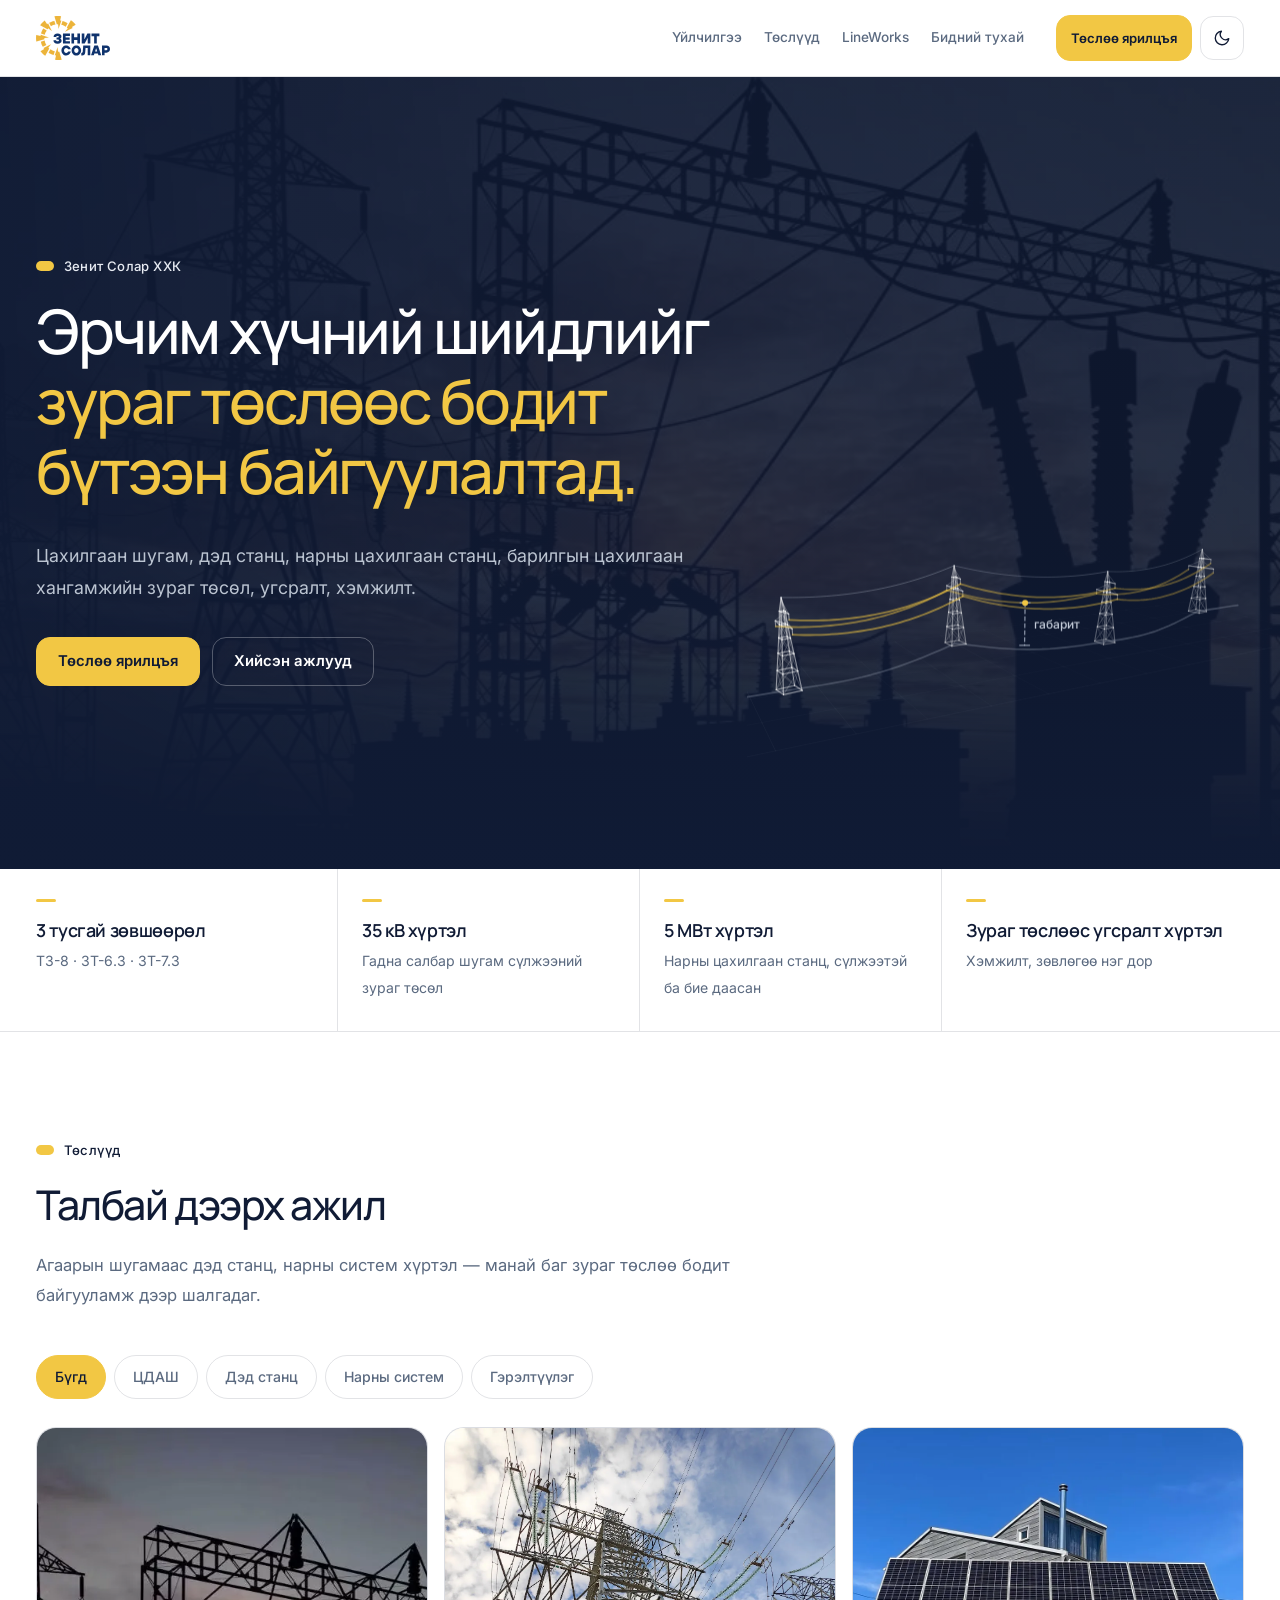
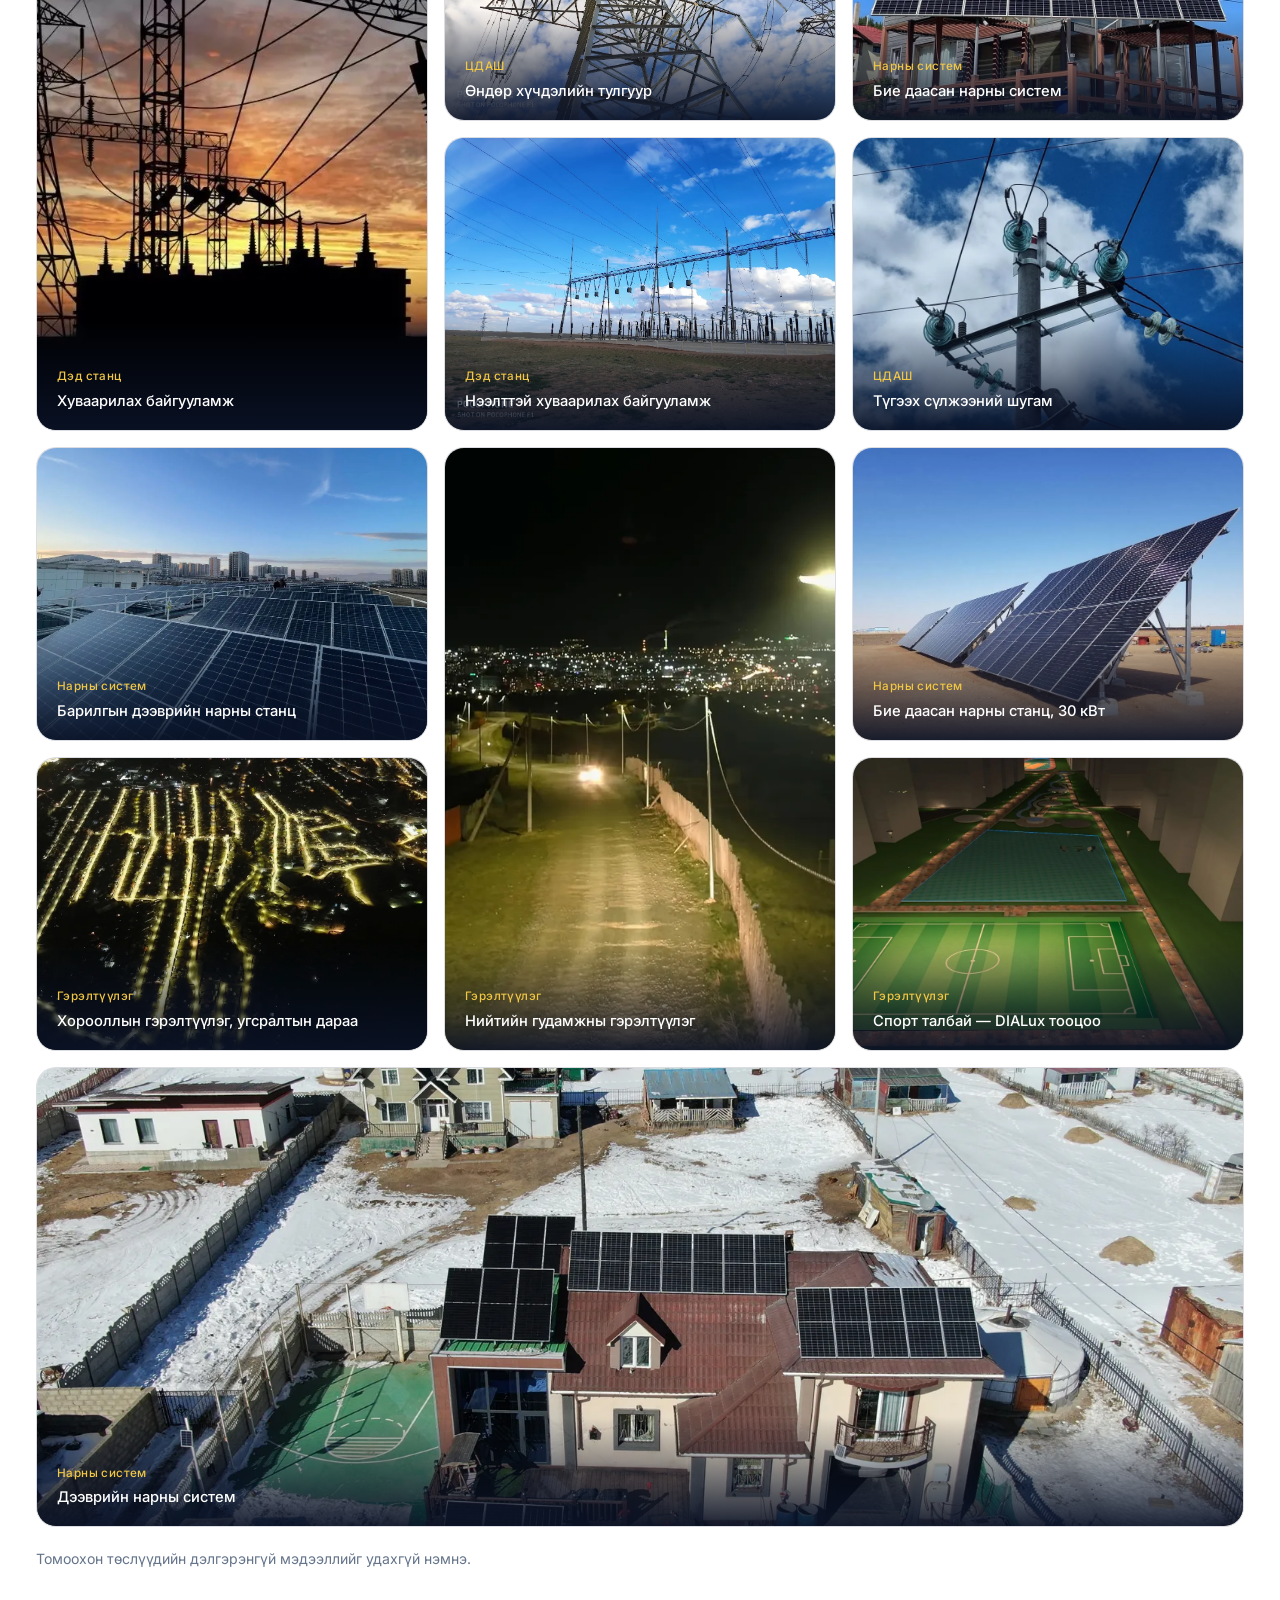
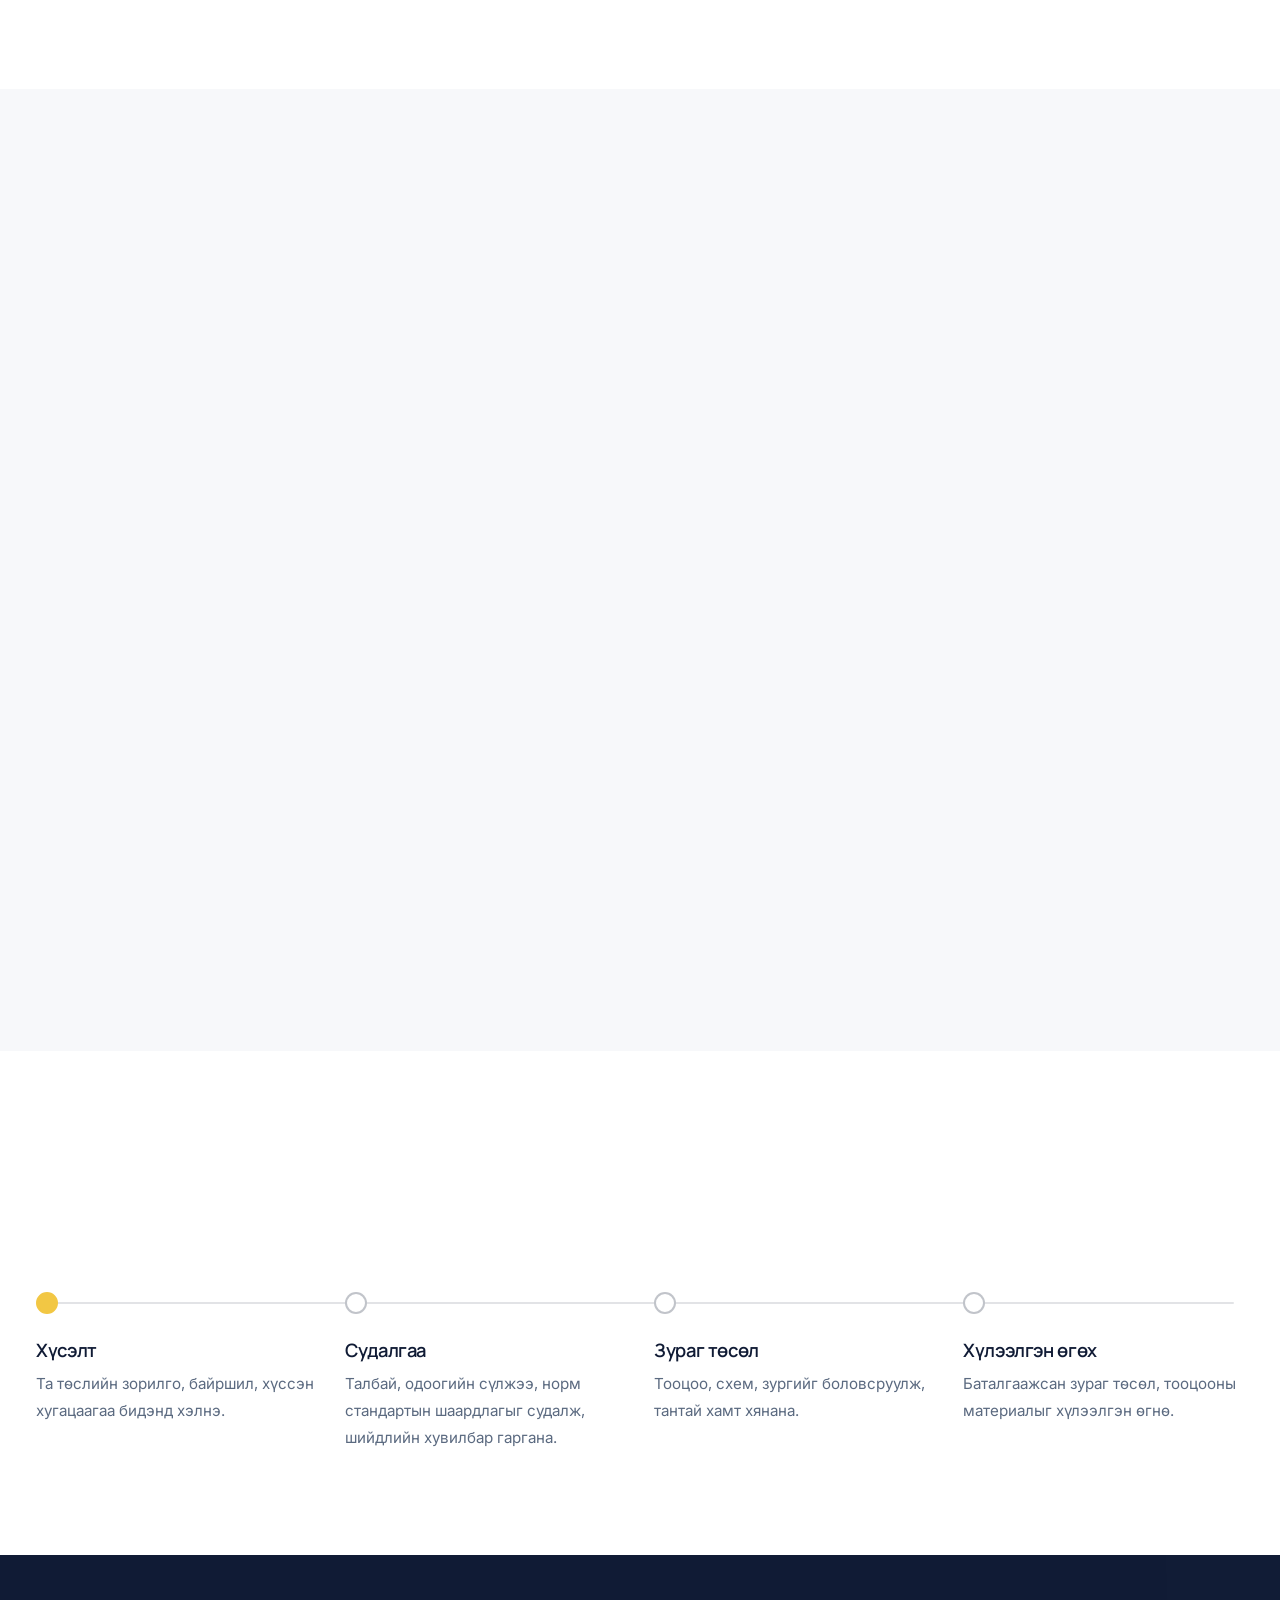
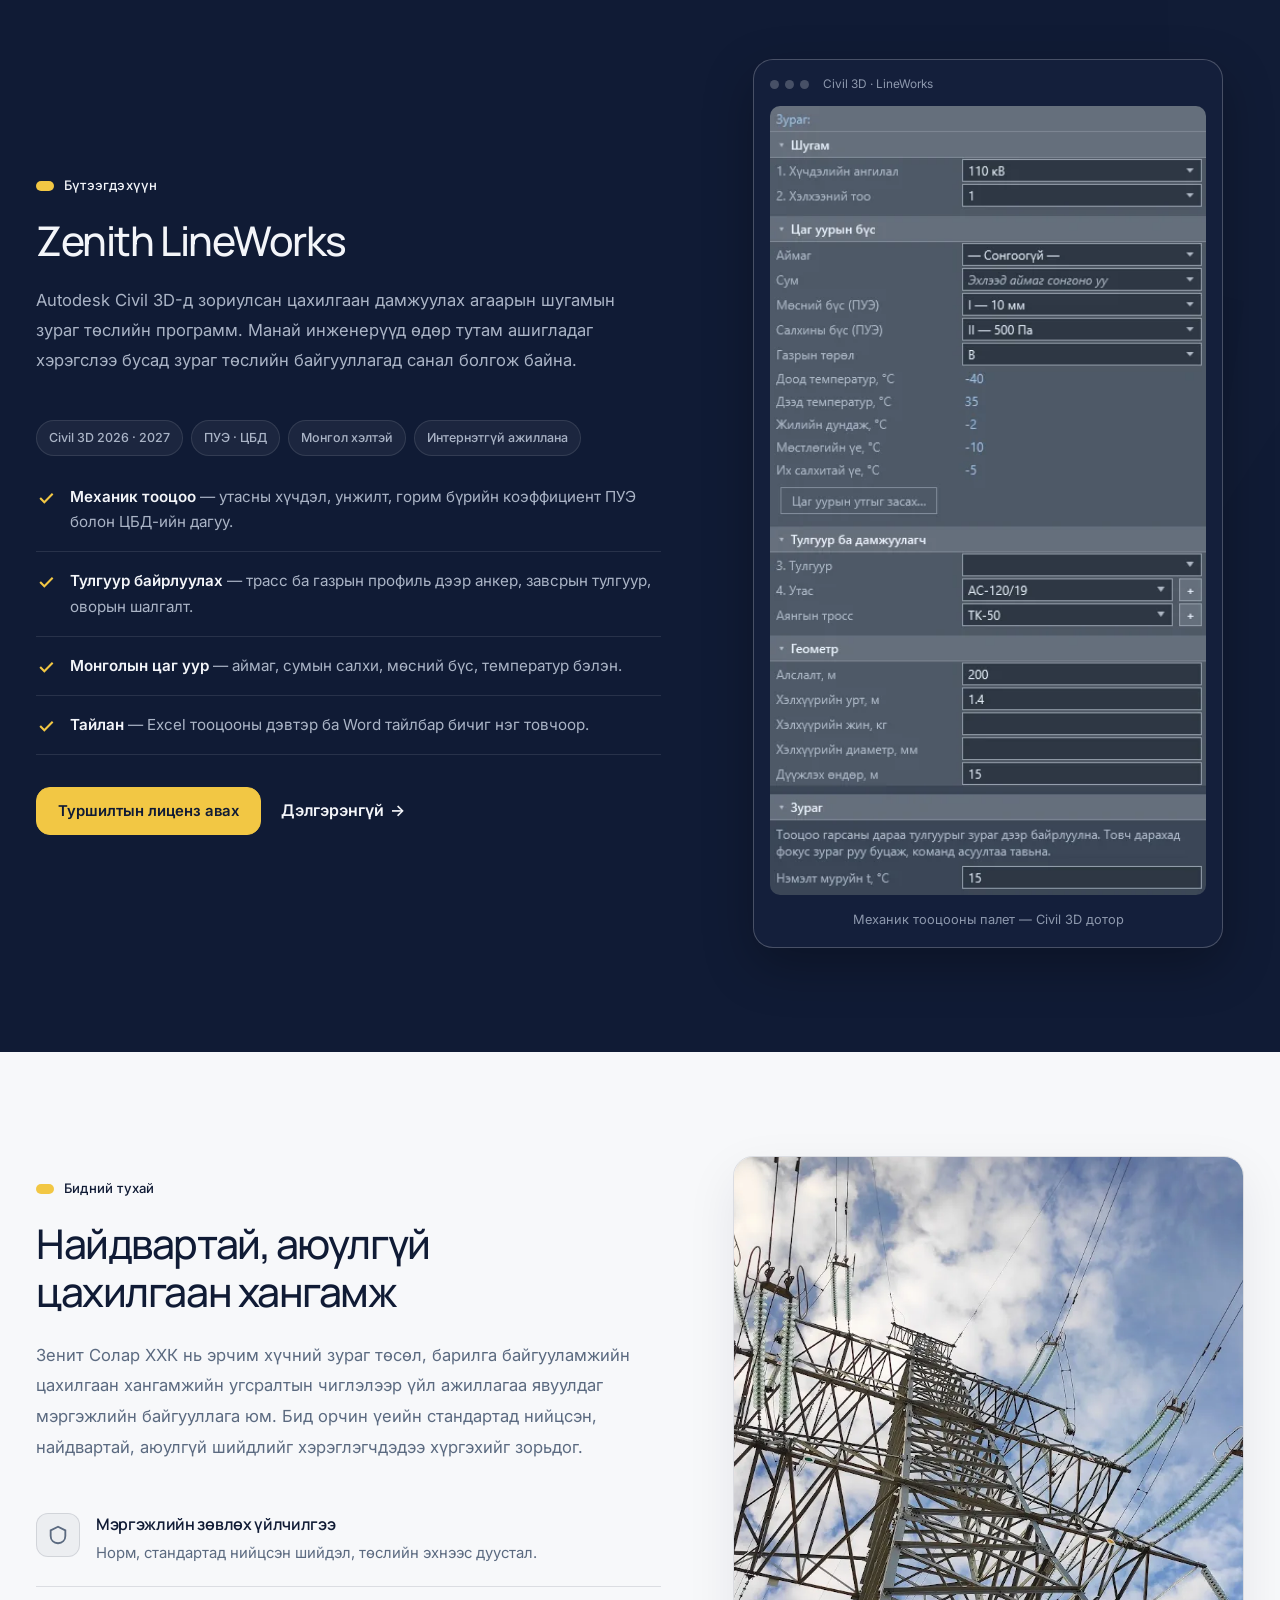
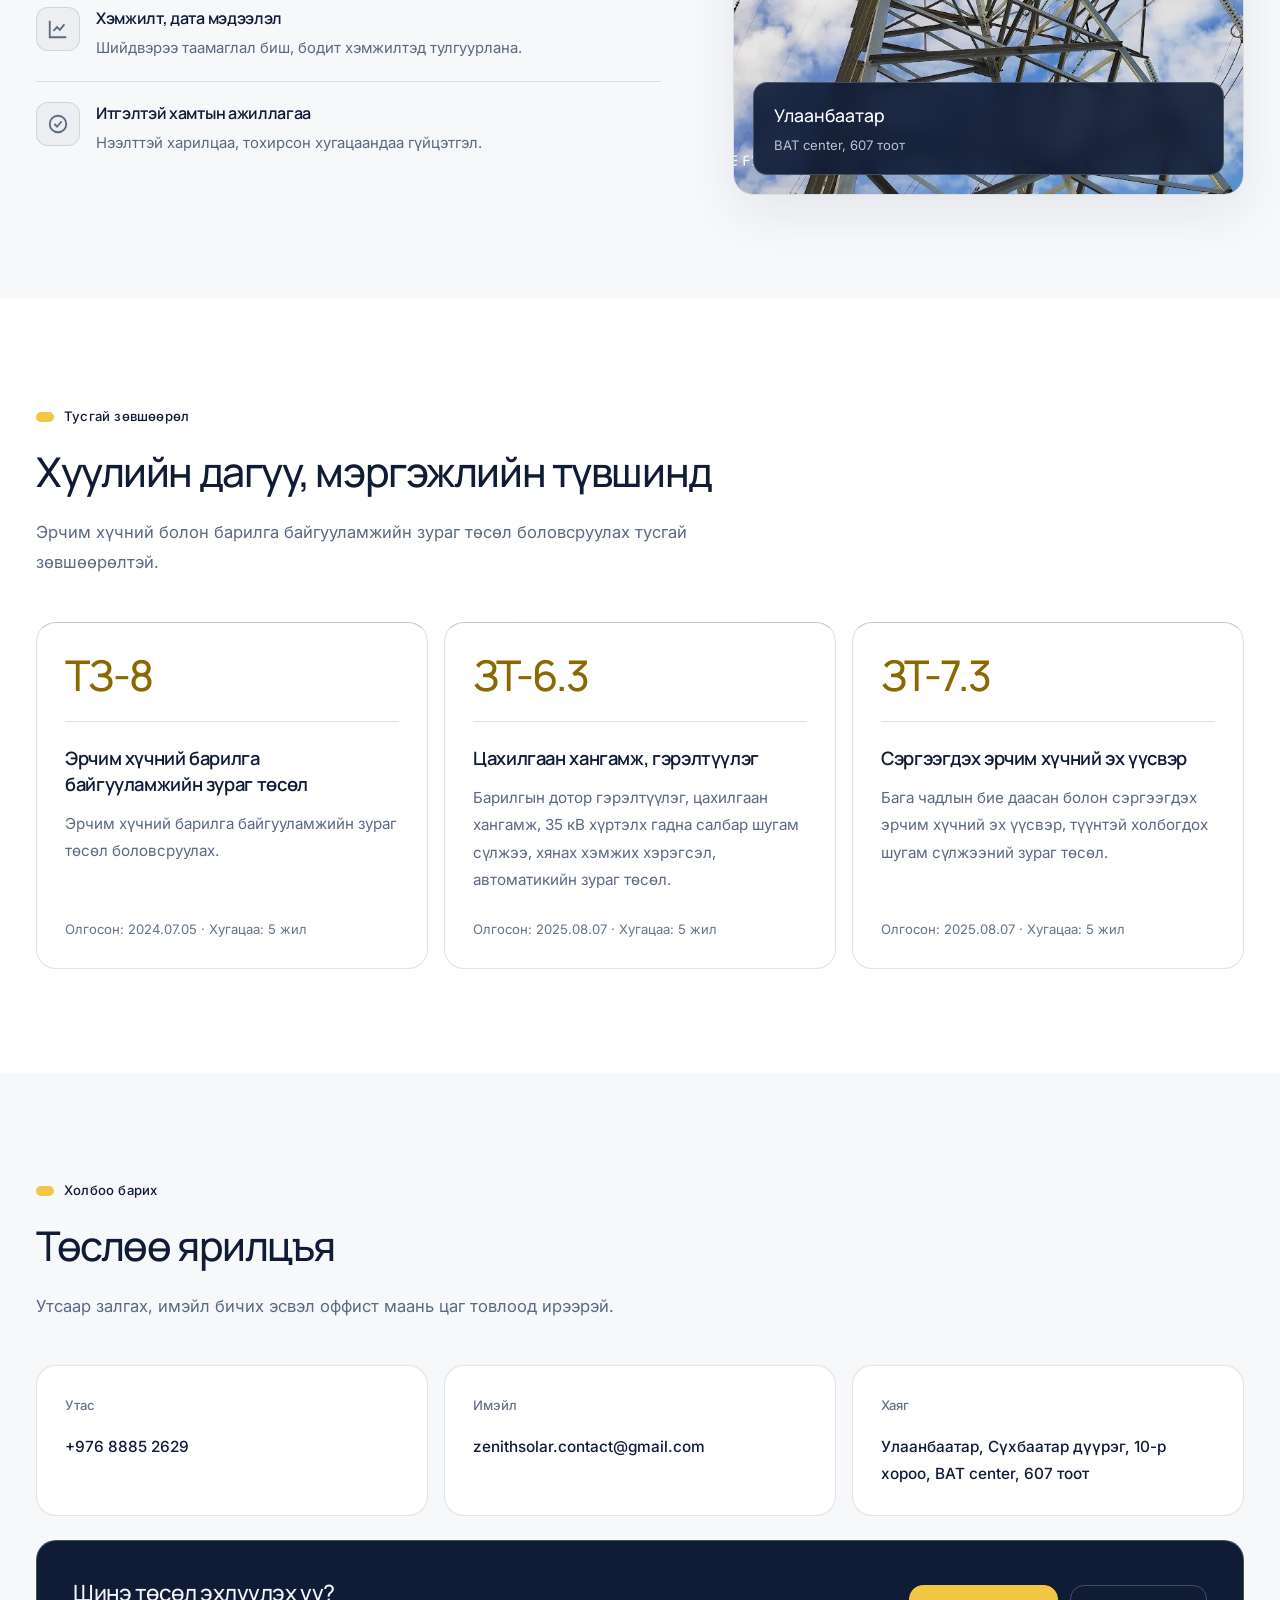
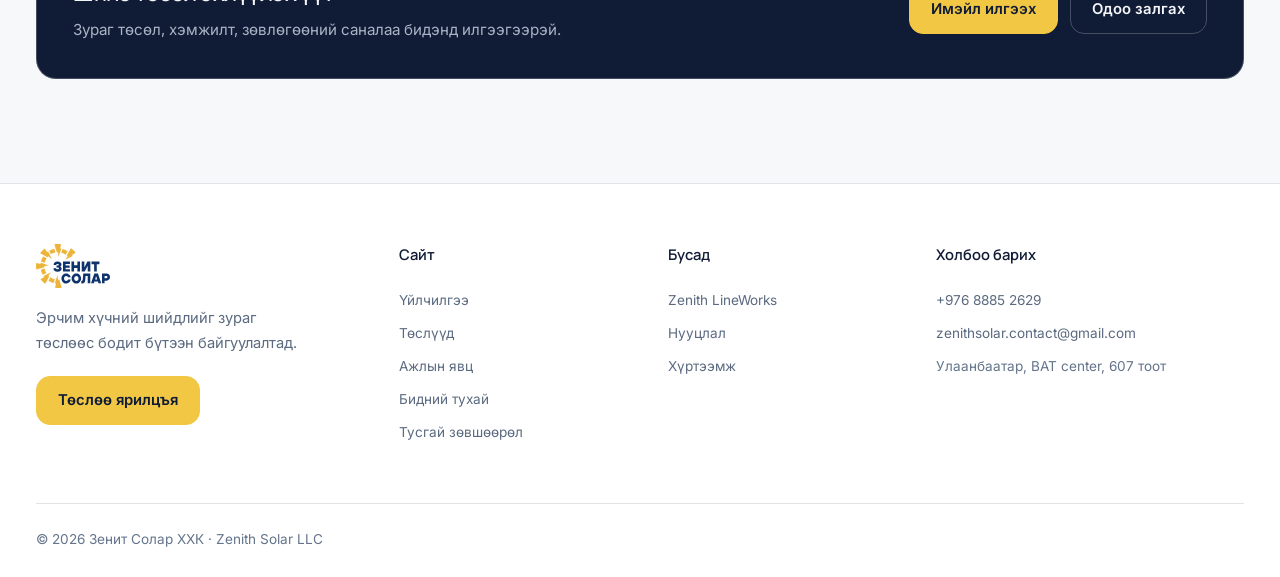
==== commit b4cb8687: "Hero: хавтгай шугамын давхаргыг LineWorks-ийн 3D шугамаар сольсон (hero-3d.js хуваалцсан) Co-Authore" ====
--- a/index.html
+++ b/index.html
@@ -60,37 +60,7 @@
       <source srcset="assets/img/substation-dusk.webp" type="image/webp">
       <img src="assets/img/substation-dusk.jpg" alt="" fetchpriority="high">
     </picture>
-    <svg class="hero-lines" viewBox="0 0 600 520" aria-hidden="true" focusable="false">
-      <g class="grid-lines">
-        <path d="M0 80H600M0 160H600M0 240H600M0 320H600M0 400H600M100 0V520M200 0V520M300 0V520M400 0V520M500 0V520" pathLength="1"/>
-      </g>
-      <g class="draw towers">
-        <path d="M120 470 150 150 180 470" pathLength="1"/>
-        <path d="M110 200H190M118 250H182" pathLength="1"/>
-        <path d="M126 440 174 400 128 360 172 320 132 280 168 250" pathLength="1"/>
-        <path d="M445 445 470 190 495 445" pathLength="1"/>
-        <path d="M432 230H508M438 275H502" pathLength="1"/>
-        <path d="M450 420 490 385 453 350 487 315 456 285" pathLength="1"/>
-      </g>
-      <g class="draw wires">
-        <path d="M110 200Q271 320 432 230" pathLength="1"/>
-        <path d="M190 200Q349 320 508 230" pathLength="1"/>
-        <path d="M118 250Q278 360 438 275" pathLength="1"/>
-        <path d="M182 250Q342 360 502 275" pathLength="1"/>
-      </g>
-      <g class="draw dims">
-        <path d="M0 482 600 452" pathLength="1"/>
-        <path d="M278 318V454M270 318H286M270 454H286" pathLength="1"/>
-        <path d="M150 120V490" pathLength="1" class="axis"/>
-        <path d="M470 160V470" pathLength="1" class="axis"/>
-      </g>
-      <g class="labels">
-        <circle cx="278" cy="311" r="5"/>
-        <text x="292" y="392">габарит</text>
-        <text x="96" y="110">анкер тулгуур</text>
-        <text x="420" y="150">завсрын тулгуур</text>
-      </g>
-    </svg>
+    <div class="hero-3d" aria-hidden="true"></div>
     <div class="wrap">
       <div class="eyebrow">Зенит Солар ХХК</div>
       <h1 id="hero-title">Эрчим хүчний шийдлийг <em>зураг төслөөс бодит бүтээн байгуулалтад.</em></h1>
@@ -363,5 +333,6 @@
 
 <script src="assets/zs-theme.js" defer></script>
 <script src="assets/site.js" defer></script>
+<script src="assets/hero-3d.js" defer></script>
 </body>
 </html>
--- a/assets/site.css
+++ b/assets/site.css
@@ -59,7 +59,7 @@
       90deg,
       rgba(16, 27, 53, .97) 0%,
       rgba(16, 27, 53, .86) 44%,
-      rgba(16, 27, 53, .5) 100%
+      rgba(16, 27, 53, .8) 100%
     ),
     linear-gradient(
       180deg,
@@ -70,94 +70,36 @@
 }
 
 .hero .wrap {
+  position: relative;
+  z-index: 1;
   width: 100%;
   padding-top: 120px;
   padding-bottom: 128px;
 }
 
-.hero-lines {
+.hero-3d {
   position: absolute;
-  top: 50%;
-  right: max(12px, calc((100vw - var(--wrap)) / 2));
-  z-index: -1;
-  width: min(46vw, 620px);
-  height: auto;
-  overflow: visible;
-  pointer-events: none;
-  transform: translateY(-46%);
-  animation: lines-settle 1.4s ease 3.2s forwards;
-}
-
-.hero-lines path {
-  fill: none;
-  stroke-linecap: round;
-  stroke-linejoin: round;
-}
-
-.hero-lines .grid-lines path {
-  stroke: rgba(255, 255, 255, .05);
-  stroke-width: 1;
-}
-
-.hero-lines .towers path {
-  stroke: rgba(255, 255, 255, .78);
-  stroke-width: 1.5;
-}
-
-.hero-lines .wires path {
-  stroke: var(--sun);
-  stroke-width: 1.7;
-}
-
-.hero-lines .dims path {
-  stroke: rgba(255, 255, 255, .5);
-  stroke-width: 1;
-}
-
-.hero-lines .dims .axis {
-  stroke: rgba(255, 255, 255, .22);
-}
-
-.hero-lines .draw path {
-  stroke-dasharray: 1;
-  stroke-dashoffset: 1;
-  animation: line-draw 1.5s cubic-bezier(.4, 0, .2, 1) forwards;
-}
-
-.hero-lines .towers path { animation-delay: .3s; }
-.hero-lines .towers path:nth-child(n + 4) { animation-delay: .6s; }
-.hero-lines .wires path { animation-delay: 1.2s; animation-duration: 1.8s; }
-.hero-lines .dims path { animation-delay: 2s; animation-duration: 1s; }
-
-.hero-lines .labels {
-  opacity: 0;
-  animation: fade-in .6s ease 2.6s forwards;
-}
-
-.hero-lines .labels text {
-  fill: var(--sun);
-  font: 500 13px/1 var(--font);
-  letter-spacing: .04em;
-}
-
-.hero-lines .labels circle {
-  fill: var(--sun);
+  bottom: 5%;
+  right: max(8px, calc((100vw - var(--wrap)) / 2));
+  z-index: 0;
+  width: min(41vw, 580px);
+  aspect-ratio: 520 / 380;
+}
+
+.hero-3d canvas {
+  position: absolute;
+  inset: 0;
+  display: none;
+  width: 100%;
+  height: 100%;
+}
+
+.hero-3d.is-3d canvas {
+  display: block;
 }
 
 .hero picture img {
   animation: photo-in 2.4s ease .8s both;
-}
-
-@keyframes line-draw {
-  to { stroke-dashoffset: 0; }
-}
-
-@keyframes fade-in {
-  to { opacity: 1; }
-}
-
-@keyframes lines-settle {
-  to { opacity: .8; }
 }
 
 @keyframes photo-in {
@@ -985,7 +927,7 @@
 }
 
 @media (max-width: 1000px) {
-  .hero-lines {
+  .hero-3d {
     display: none;
   }
 
@@ -1185,18 +1127,6 @@
 }
 
 @media (prefers-reduced-motion: reduce) {
-  .hero-lines {
-    opacity: .8;
-  }
-
-  .hero-lines .draw path {
-    stroke-dashoffset: 0;
-  }
-
-  .hero-lines .labels {
-    opacity: 1;
-  }
-
   .hero picture img {
     opacity: 1;
     filter: saturate(.6);
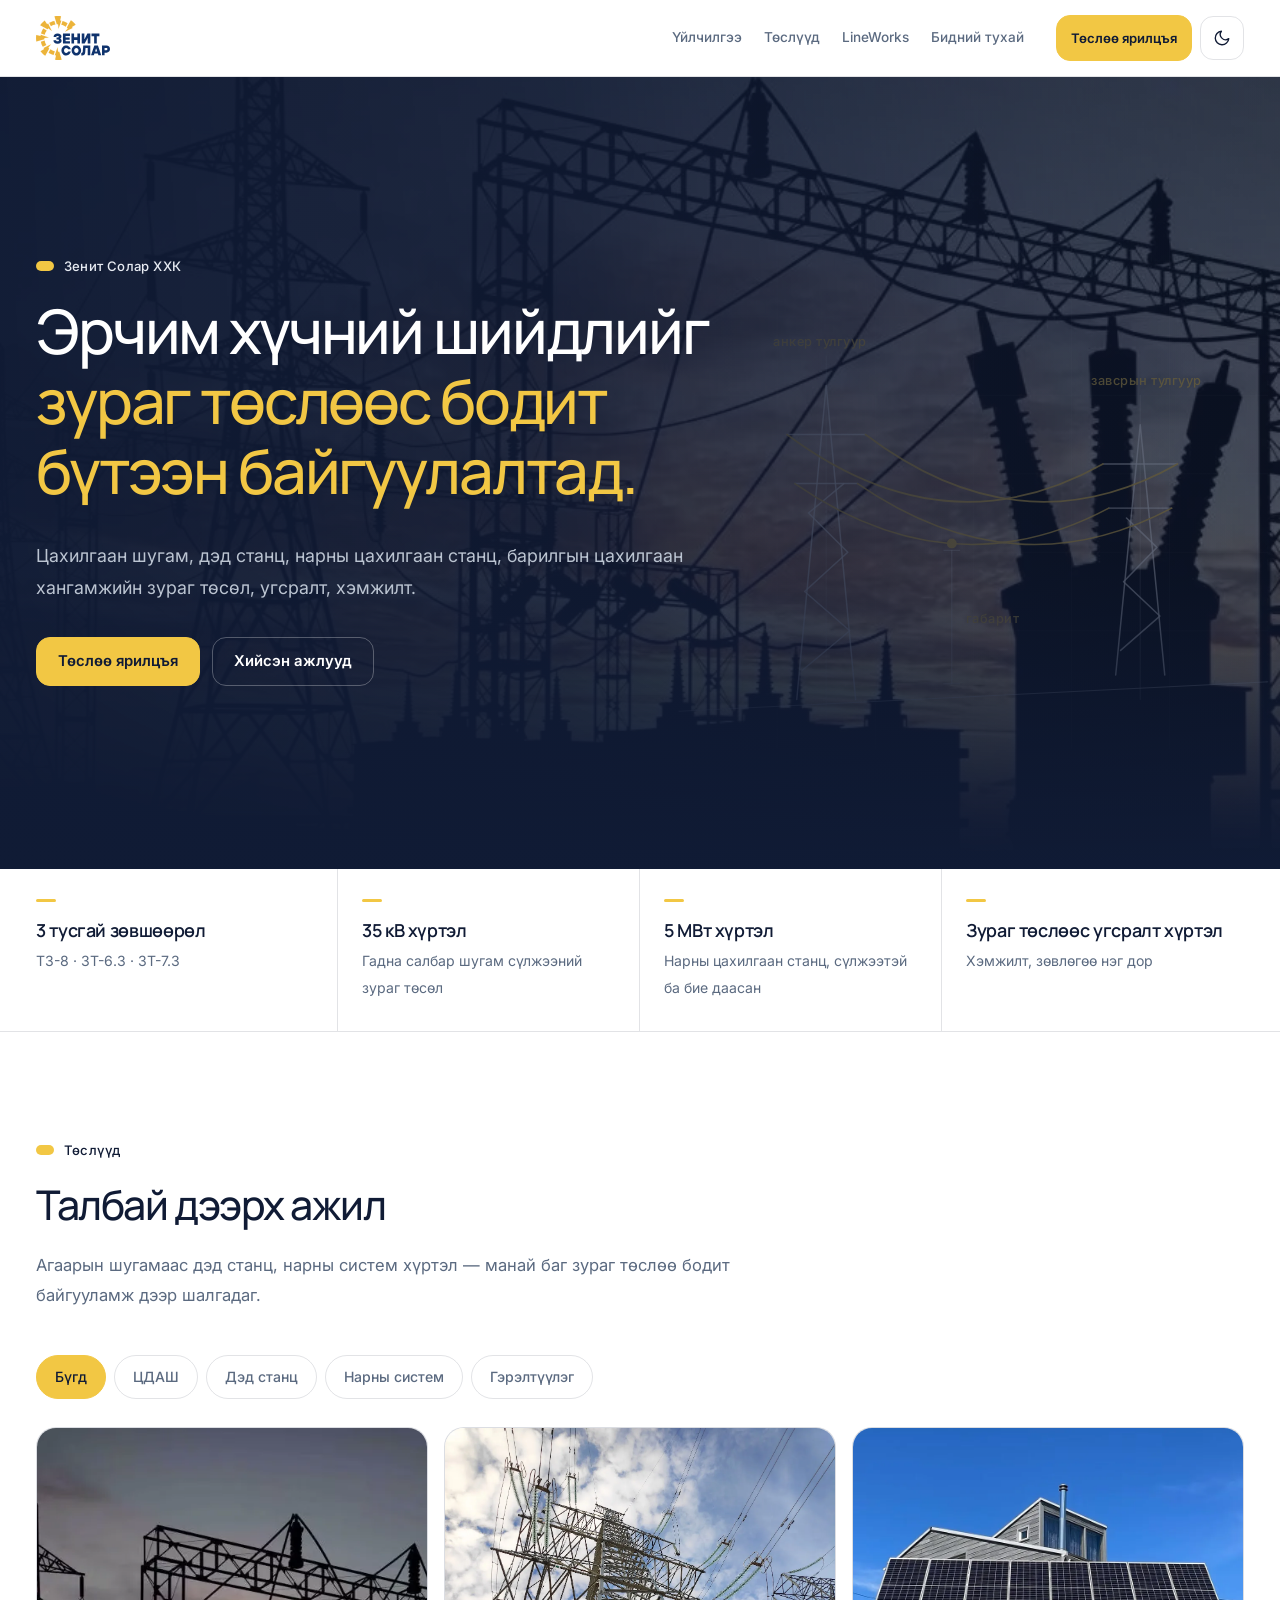
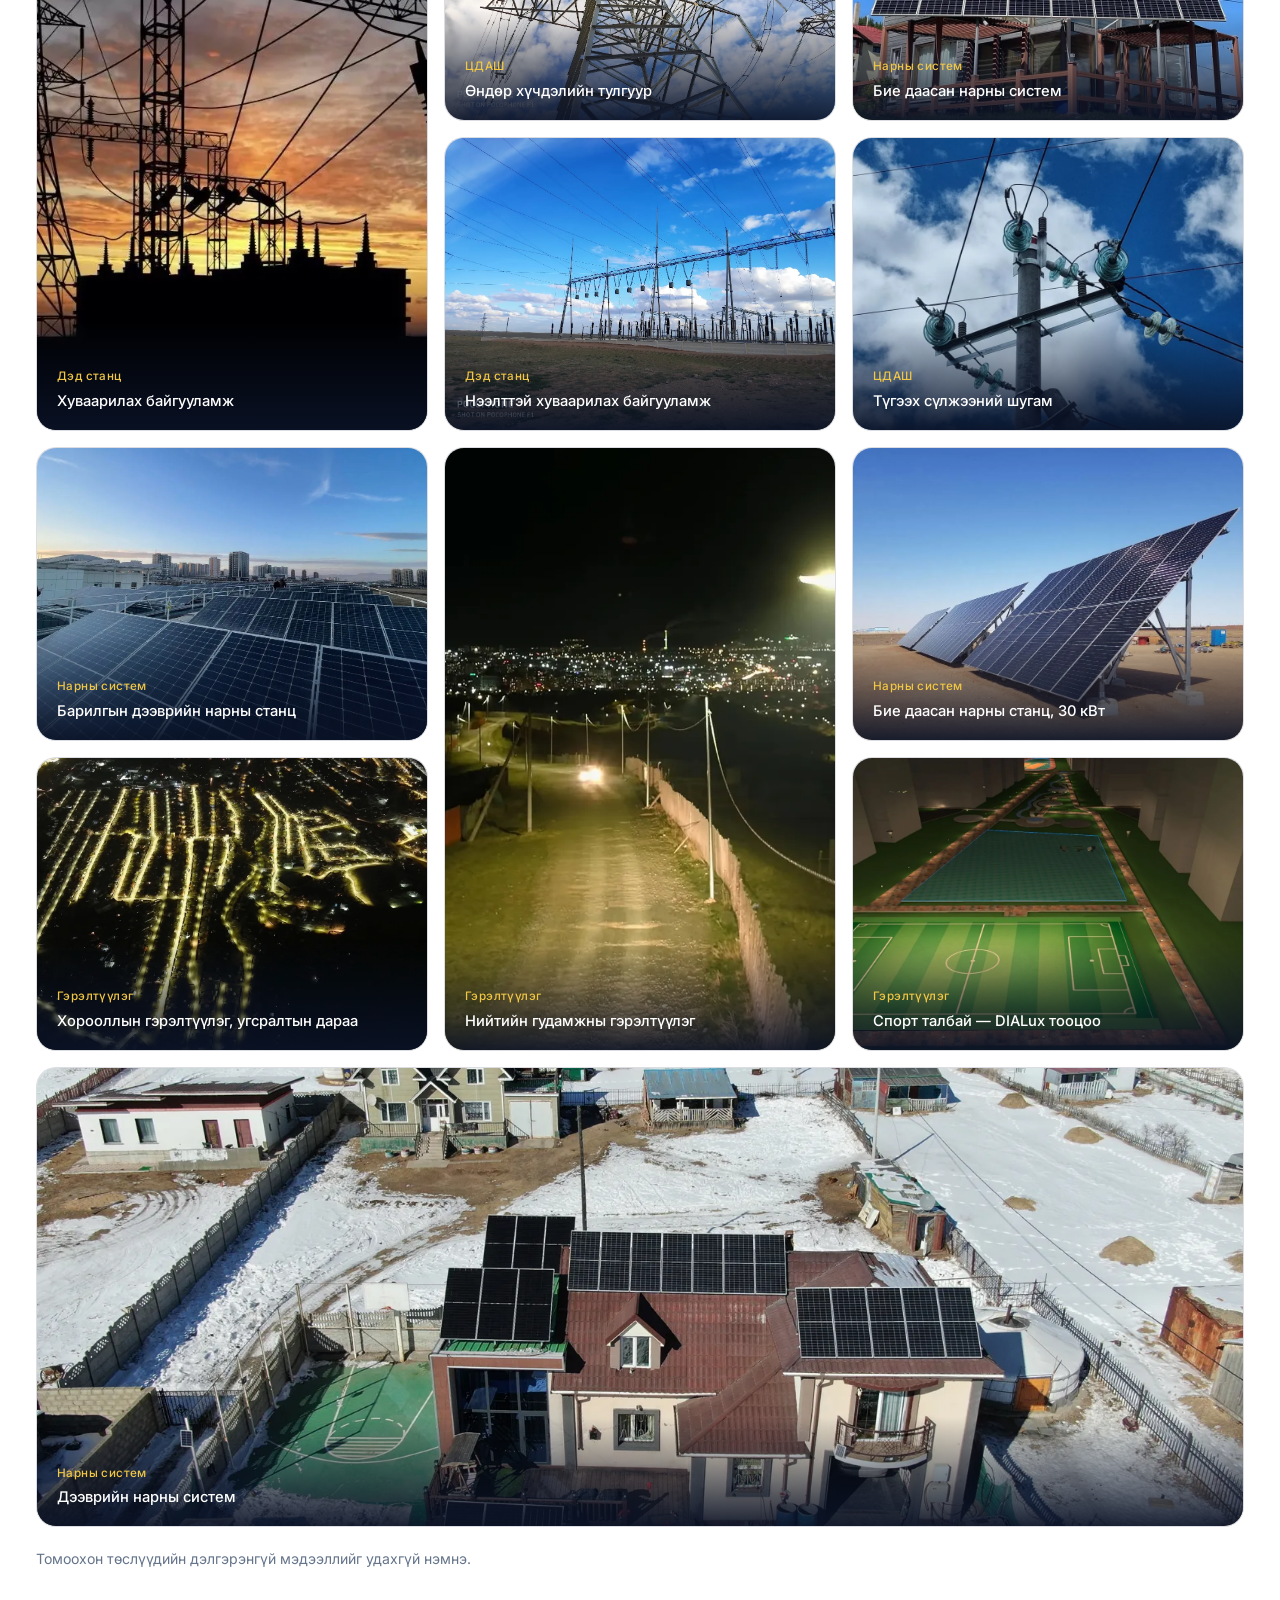
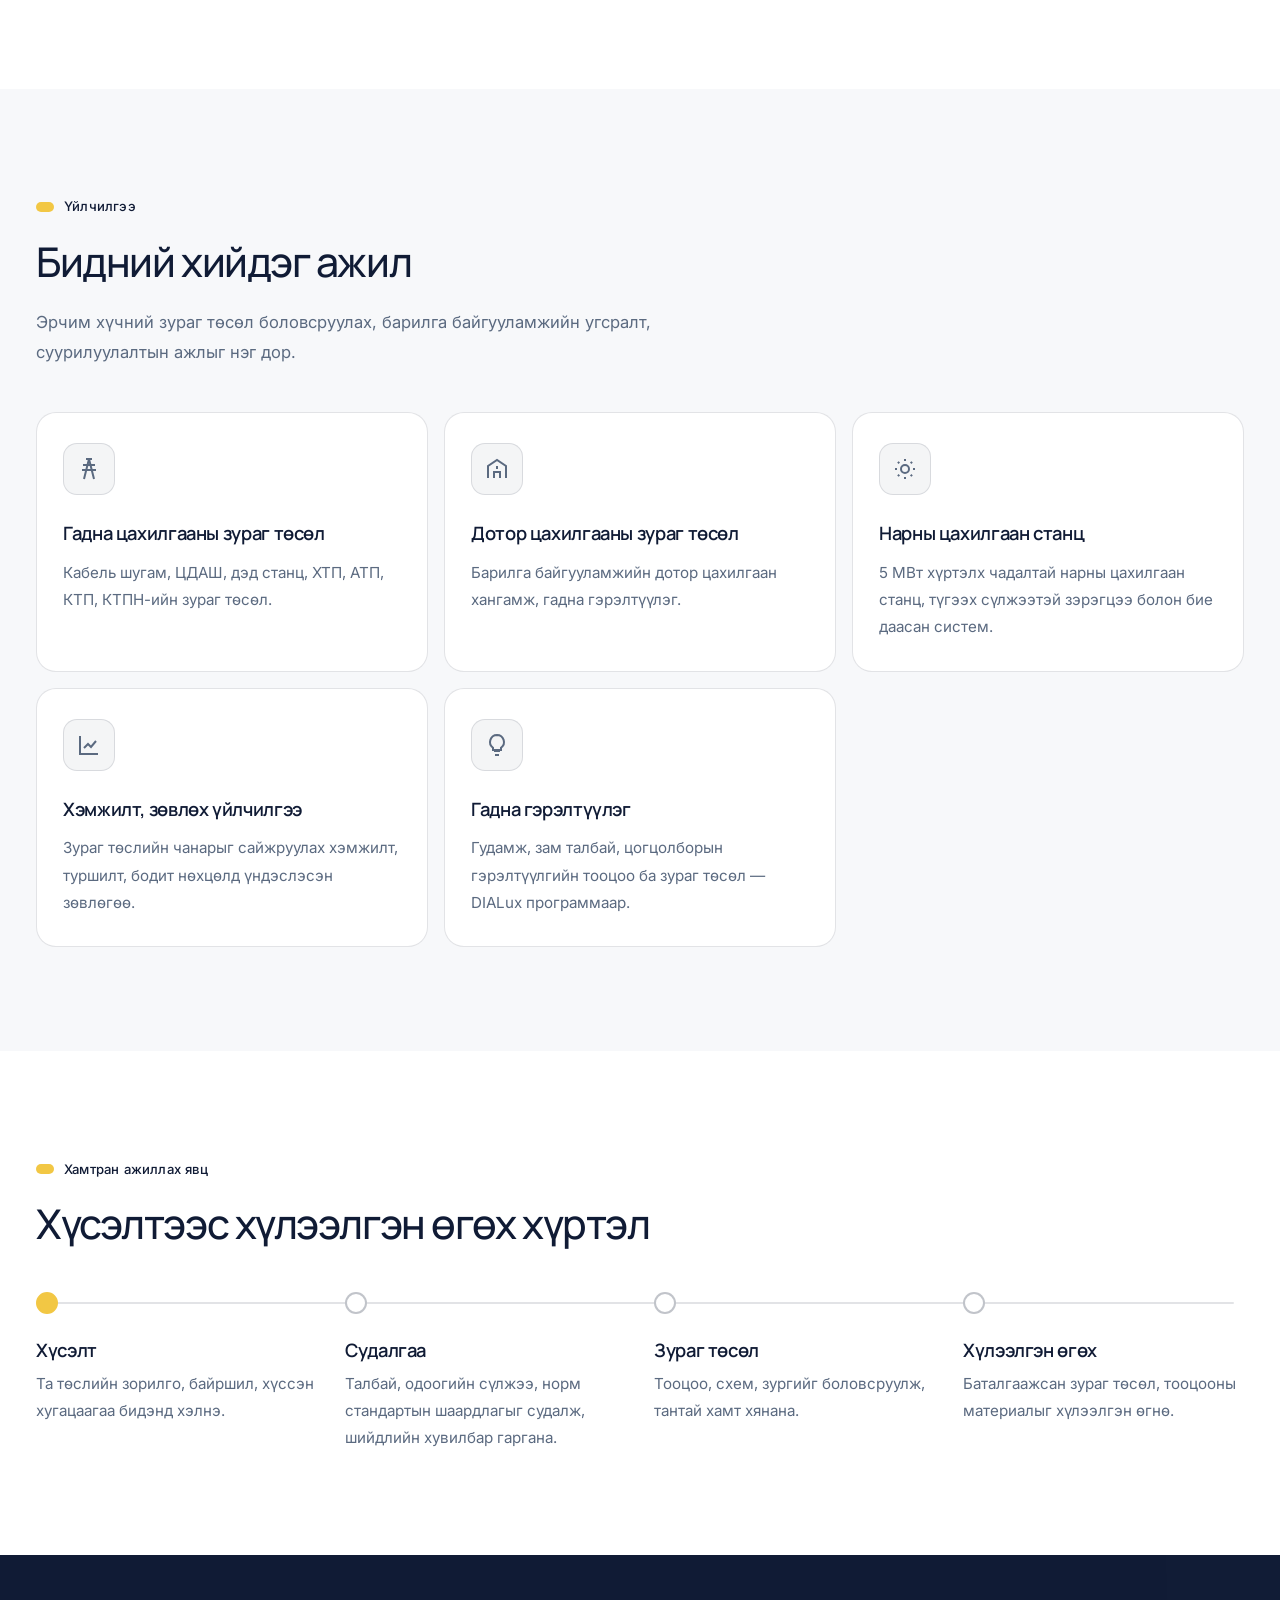
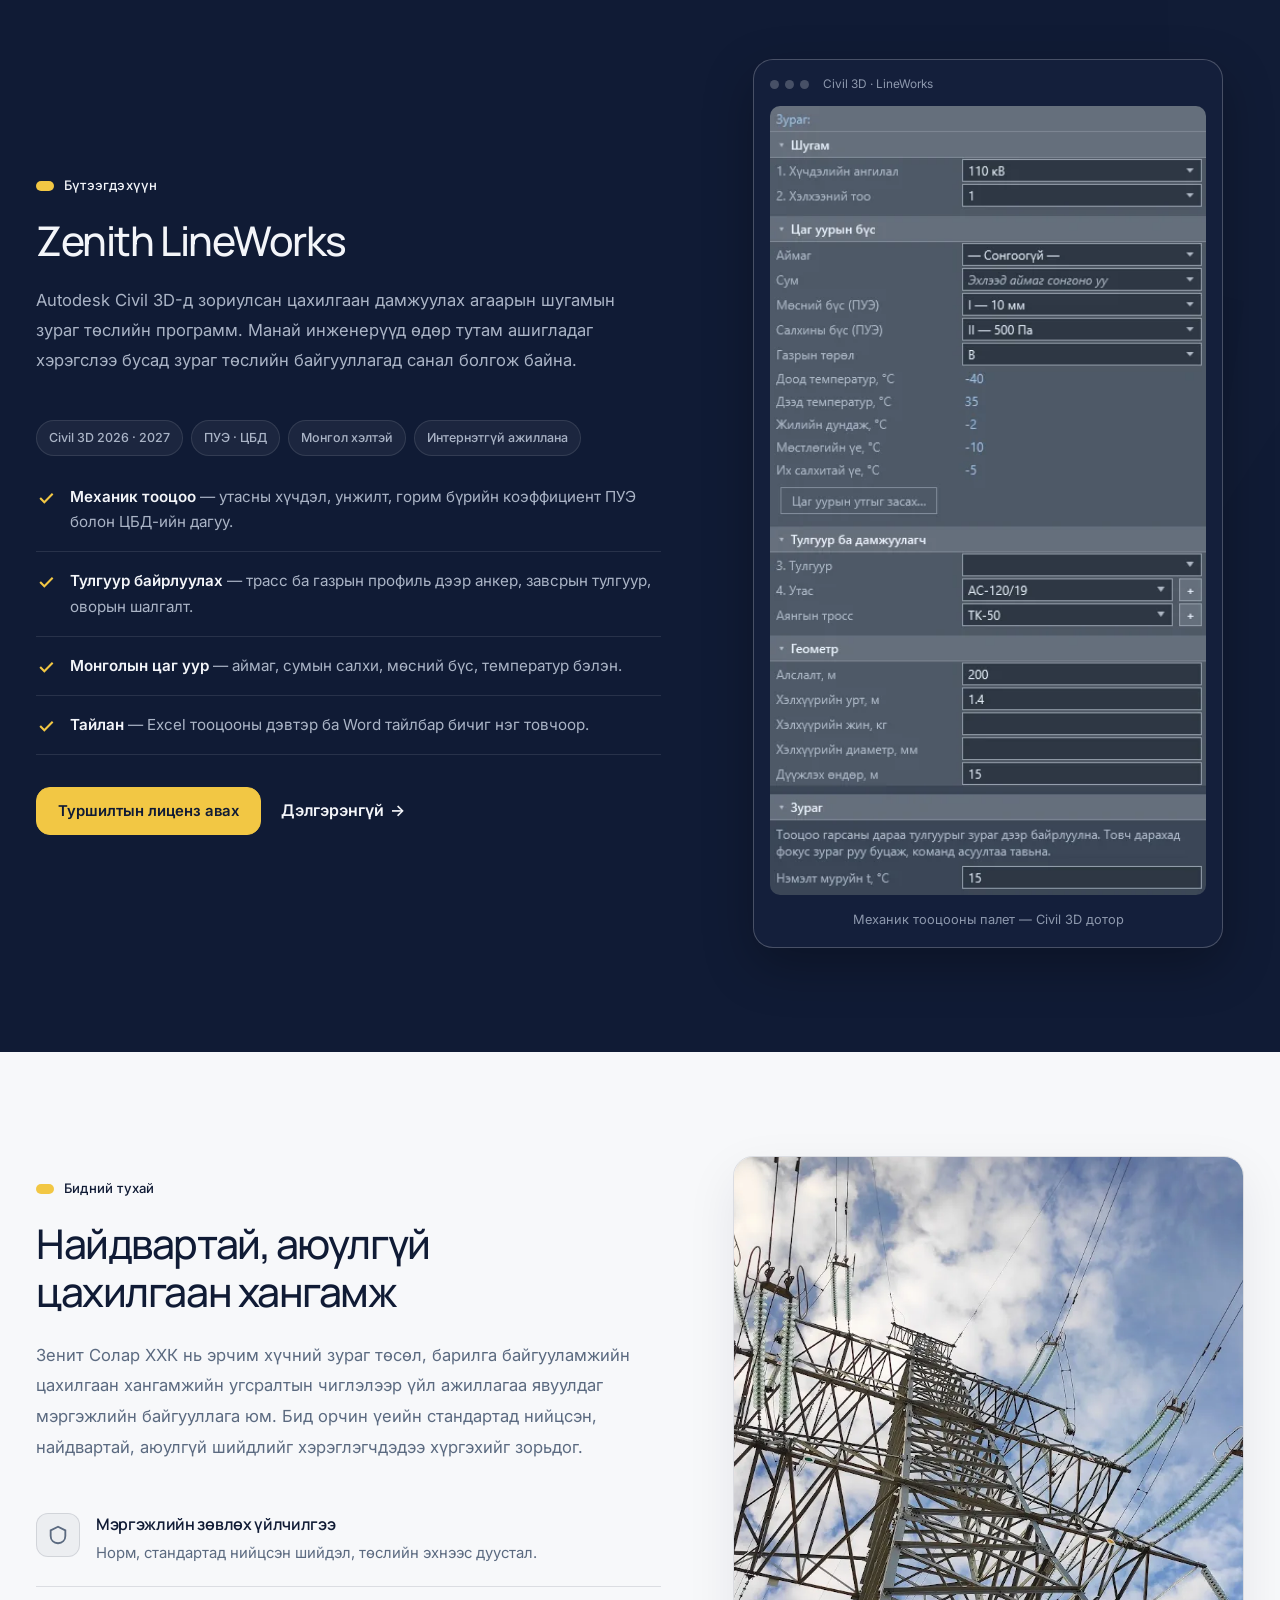
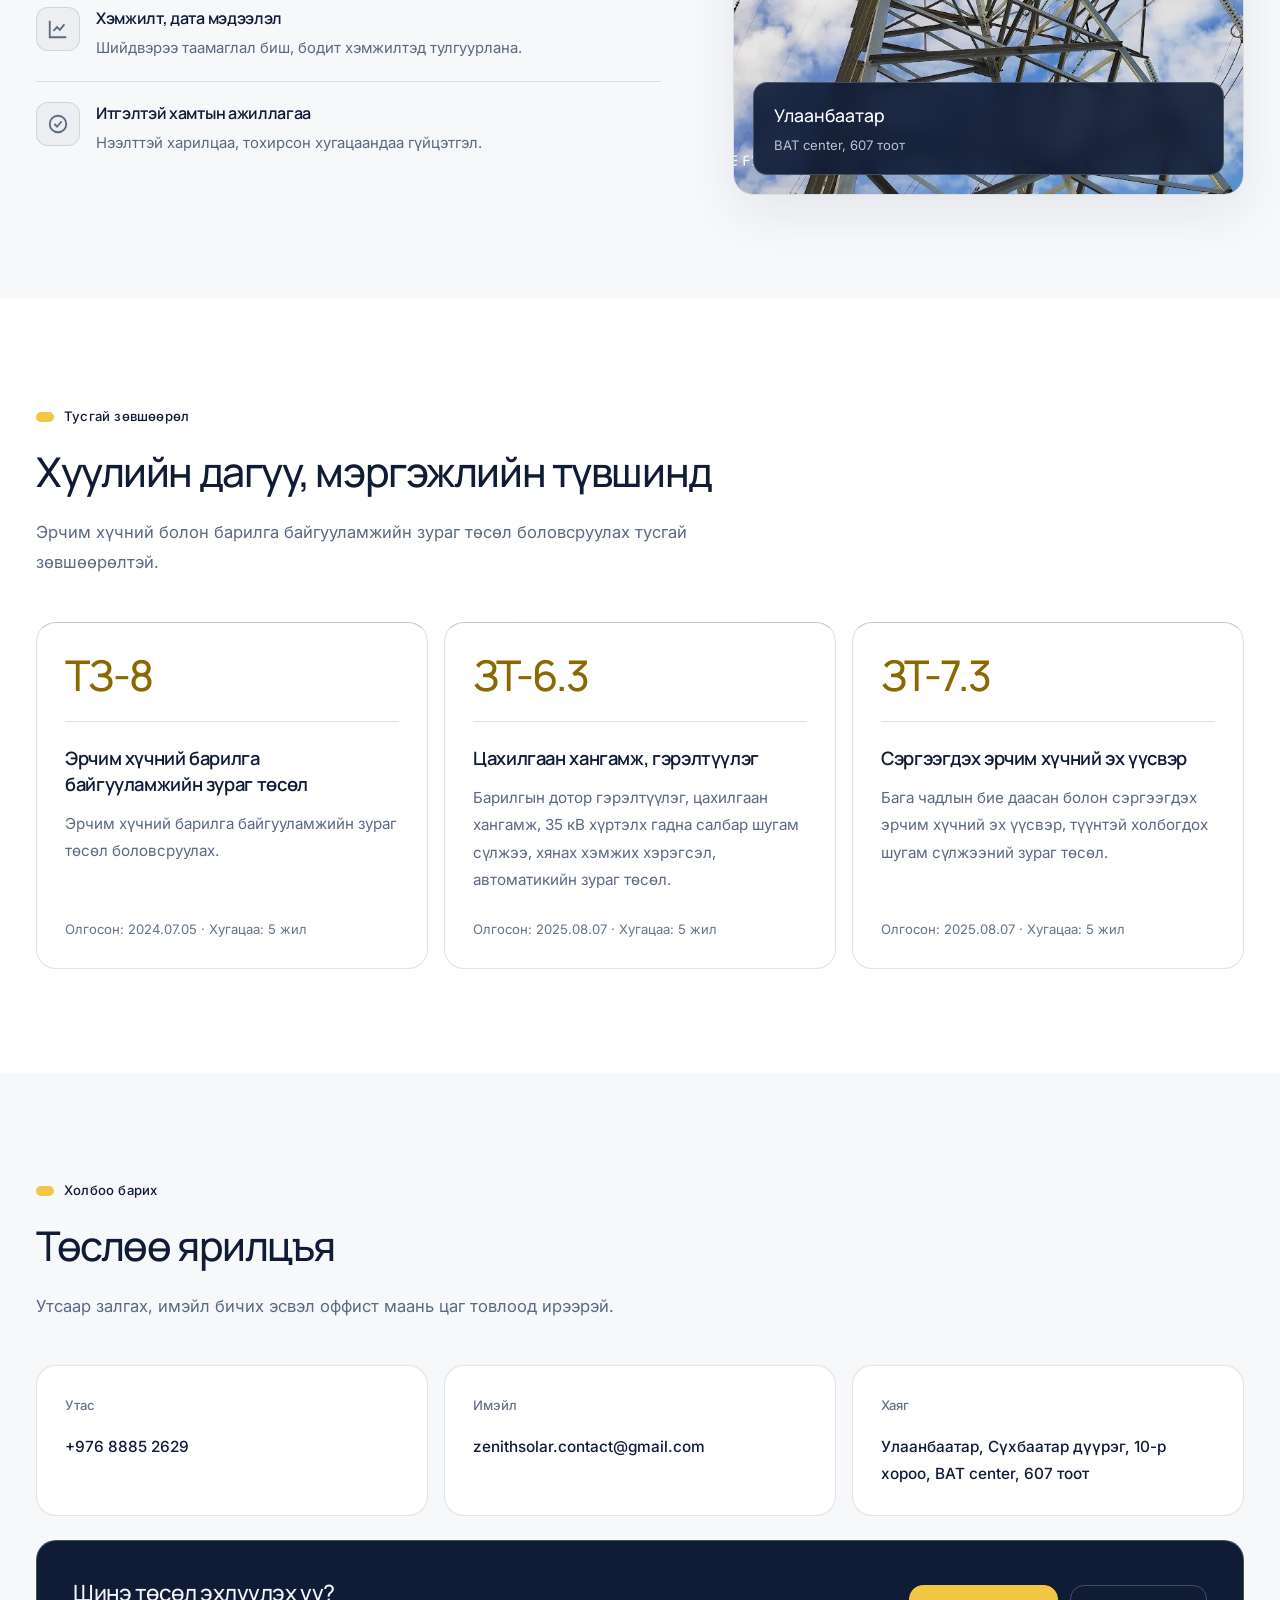
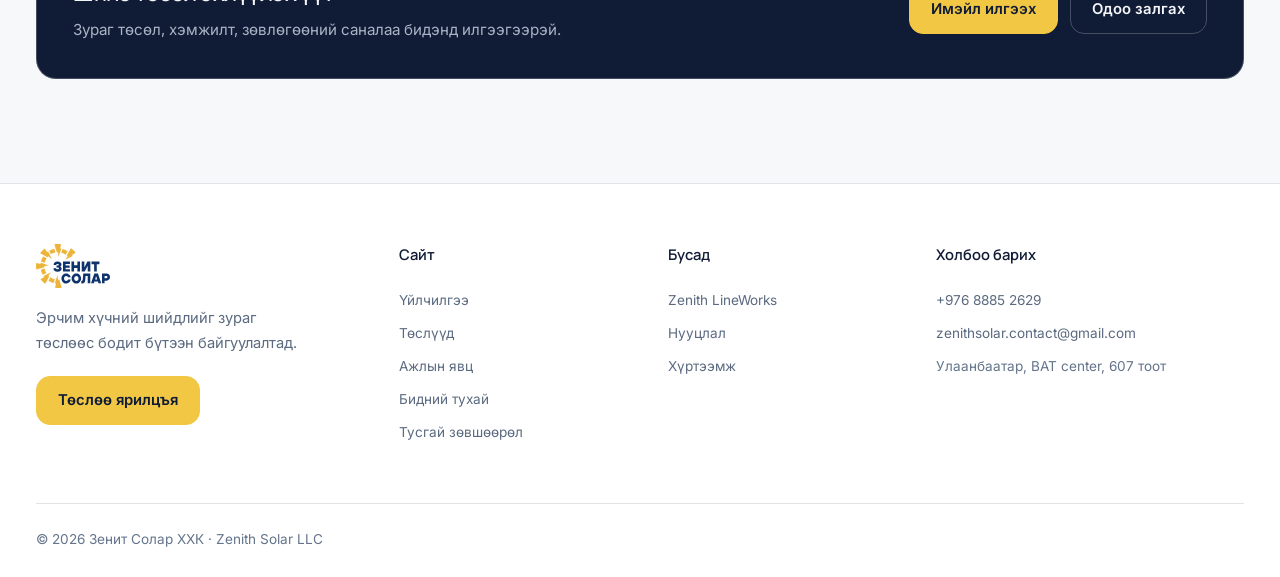
==== commit b2f00f6c: "Revert: компанийн hero-г 3D-ээс өмнөх хавтгай шугамын хувилбар руу буцаав (эзний хүсэлтээр) This rev" ====
--- a/index.html
+++ b/index.html
@@ -60,7 +60,37 @@
       <source srcset="assets/img/substation-dusk.webp" type="image/webp">
       <img src="assets/img/substation-dusk.jpg" alt="" fetchpriority="high">
     </picture>
-    <div class="hero-3d" aria-hidden="true"></div>
+    <svg class="hero-lines" viewBox="0 0 600 520" aria-hidden="true" focusable="false">
+      <g class="grid-lines">
+        <path d="M0 80H600M0 160H600M0 240H600M0 320H600M0 400H600M100 0V520M200 0V520M300 0V520M400 0V520M500 0V520" pathLength="1"/>
+      </g>
+      <g class="draw towers">
+        <path d="M120 470 150 150 180 470" pathLength="1"/>
+        <path d="M110 200H190M118 250H182" pathLength="1"/>
+        <path d="M126 440 174 400 128 360 172 320 132 280 168 250" pathLength="1"/>
+        <path d="M445 445 470 190 495 445" pathLength="1"/>
+        <path d="M432 230H508M438 275H502" pathLength="1"/>
+        <path d="M450 420 490 385 453 350 487 315 456 285" pathLength="1"/>
+      </g>
+      <g class="draw wires">
+        <path d="M110 200Q271 320 432 230" pathLength="1"/>
+        <path d="M190 200Q349 320 508 230" pathLength="1"/>
+        <path d="M118 250Q278 360 438 275" pathLength="1"/>
+        <path d="M182 250Q342 360 502 275" pathLength="1"/>
+      </g>
+      <g class="draw dims">
+        <path d="M0 482 600 452" pathLength="1"/>
+        <path d="M278 318V454M270 318H286M270 454H286" pathLength="1"/>
+        <path d="M150 120V490" pathLength="1" class="axis"/>
+        <path d="M470 160V470" pathLength="1" class="axis"/>
+      </g>
+      <g class="labels">
+        <circle cx="278" cy="311" r="5"/>
+        <text x="292" y="392">габарит</text>
+        <text x="96" y="110">анкер тулгуур</text>
+        <text x="420" y="150">завсрын тулгуур</text>
+      </g>
+    </svg>
     <div class="wrap">
       <div class="eyebrow">Зенит Солар ХХК</div>
       <h1 id="hero-title">Эрчим хүчний шийдлийг <em>зураг төслөөс бодит бүтээн байгуулалтад.</em></h1>
@@ -333,6 +363,5 @@
 
 <script src="assets/zs-theme.js" defer></script>
 <script src="assets/site.js" defer></script>
-<script src="assets/hero-3d.js" defer></script>
 </body>
 </html>
--- a/assets/site.css
+++ b/assets/site.css
@@ -59,7 +59,7 @@
       90deg,
       rgba(16, 27, 53, .97) 0%,
       rgba(16, 27, 53, .86) 44%,
-      rgba(16, 27, 53, .8) 100%
+      rgba(16, 27, 53, .5) 100%
     ),
     linear-gradient(
       180deg,
@@ -70,36 +70,94 @@
 }
 
 .hero .wrap {
-  position: relative;
-  z-index: 1;
   width: 100%;
   padding-top: 120px;
   padding-bottom: 128px;
 }
 
-.hero-3d {
+.hero-lines {
   position: absolute;
-  bottom: 5%;
-  right: max(8px, calc((100vw - var(--wrap)) / 2));
-  z-index: 0;
-  width: min(41vw, 580px);
-  aspect-ratio: 520 / 380;
-}
-
-.hero-3d canvas {
-  position: absolute;
-  inset: 0;
-  display: none;
-  width: 100%;
-  height: 100%;
-}
-
-.hero-3d.is-3d canvas {
-  display: block;
+  top: 50%;
+  right: max(12px, calc((100vw - var(--wrap)) / 2));
+  z-index: -1;
+  width: min(46vw, 620px);
+  height: auto;
+  overflow: visible;
+  pointer-events: none;
+  transform: translateY(-46%);
+  animation: lines-settle 1.4s ease 3.2s forwards;
+}
+
+.hero-lines path {
+  fill: none;
+  stroke-linecap: round;
+  stroke-linejoin: round;
+}
+
+.hero-lines .grid-lines path {
+  stroke: rgba(255, 255, 255, .05);
+  stroke-width: 1;
+}
+
+.hero-lines .towers path {
+  stroke: rgba(255, 255, 255, .78);
+  stroke-width: 1.5;
+}
+
+.hero-lines .wires path {
+  stroke: var(--sun);
+  stroke-width: 1.7;
+}
+
+.hero-lines .dims path {
+  stroke: rgba(255, 255, 255, .5);
+  stroke-width: 1;
+}
+
+.hero-lines .dims .axis {
+  stroke: rgba(255, 255, 255, .22);
+}
+
+.hero-lines .draw path {
+  stroke-dasharray: 1;
+  stroke-dashoffset: 1;
+  animation: line-draw 1.5s cubic-bezier(.4, 0, .2, 1) forwards;
+}
+
+.hero-lines .towers path { animation-delay: .3s; }
+.hero-lines .towers path:nth-child(n + 4) { animation-delay: .6s; }
+.hero-lines .wires path { animation-delay: 1.2s; animation-duration: 1.8s; }
+.hero-lines .dims path { animation-delay: 2s; animation-duration: 1s; }
+
+.hero-lines .labels {
+  opacity: 0;
+  animation: fade-in .6s ease 2.6s forwards;
+}
+
+.hero-lines .labels text {
+  fill: var(--sun);
+  font: 500 13px/1 var(--font);
+  letter-spacing: .04em;
+}
+
+.hero-lines .labels circle {
+  fill: var(--sun);
 }
 
 .hero picture img {
   animation: photo-in 2.4s ease .8s both;
+}
+
+@keyframes line-draw {
+  to { stroke-dashoffset: 0; }
+}
+
+@keyframes fade-in {
+  to { opacity: 1; }
+}
+
+@keyframes lines-settle {
+  to { opacity: .8; }
 }
 
 @keyframes photo-in {
@@ -927,7 +985,7 @@
 }
 
 @media (max-width: 1000px) {
-  .hero-3d {
+  .hero-lines {
     display: none;
   }
 
@@ -1127,6 +1185,18 @@
 }
 
 @media (prefers-reduced-motion: reduce) {
+  .hero-lines {
+    opacity: .8;
+  }
+
+  .hero-lines .draw path {
+    stroke-dashoffset: 0;
+  }
+
+  .hero-lines .labels {
+    opacity: 1;
+  }
+
   .hero picture img {
     opacity: 1;
     filter: saturate(.6);
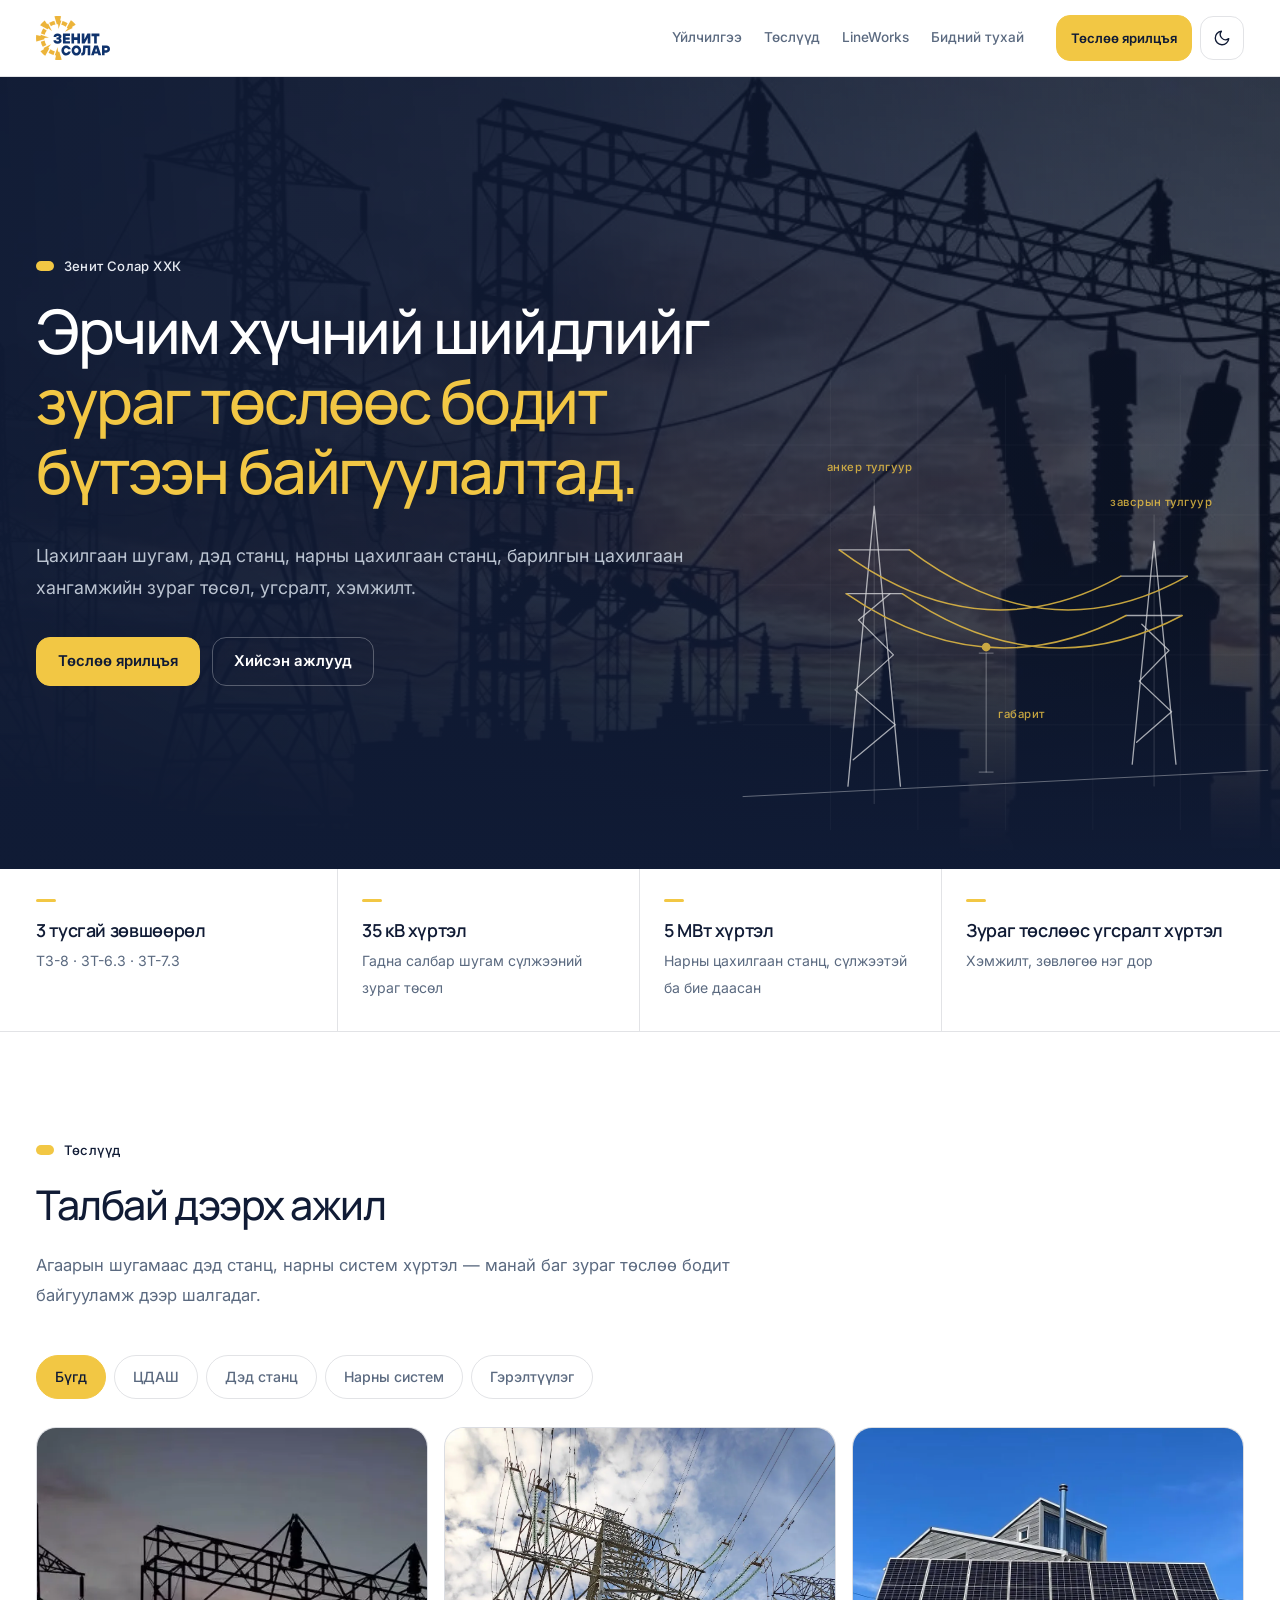
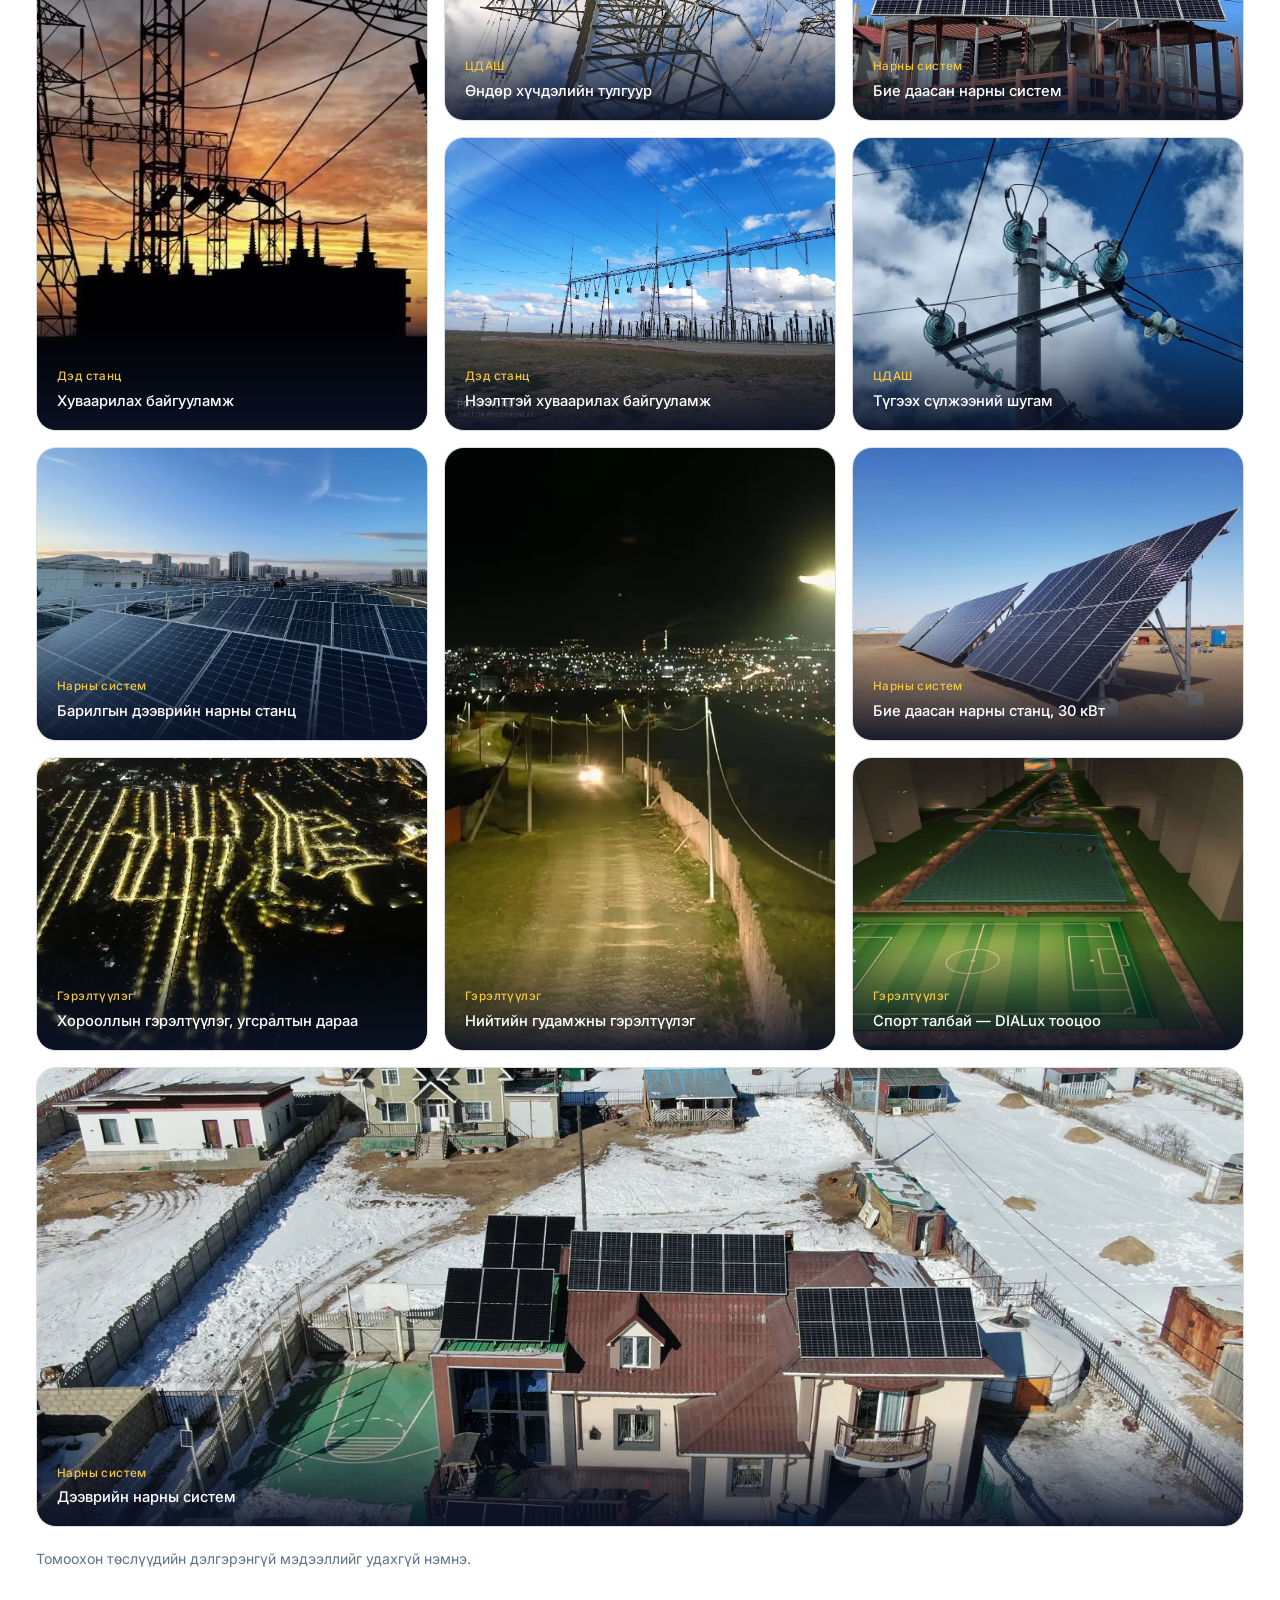
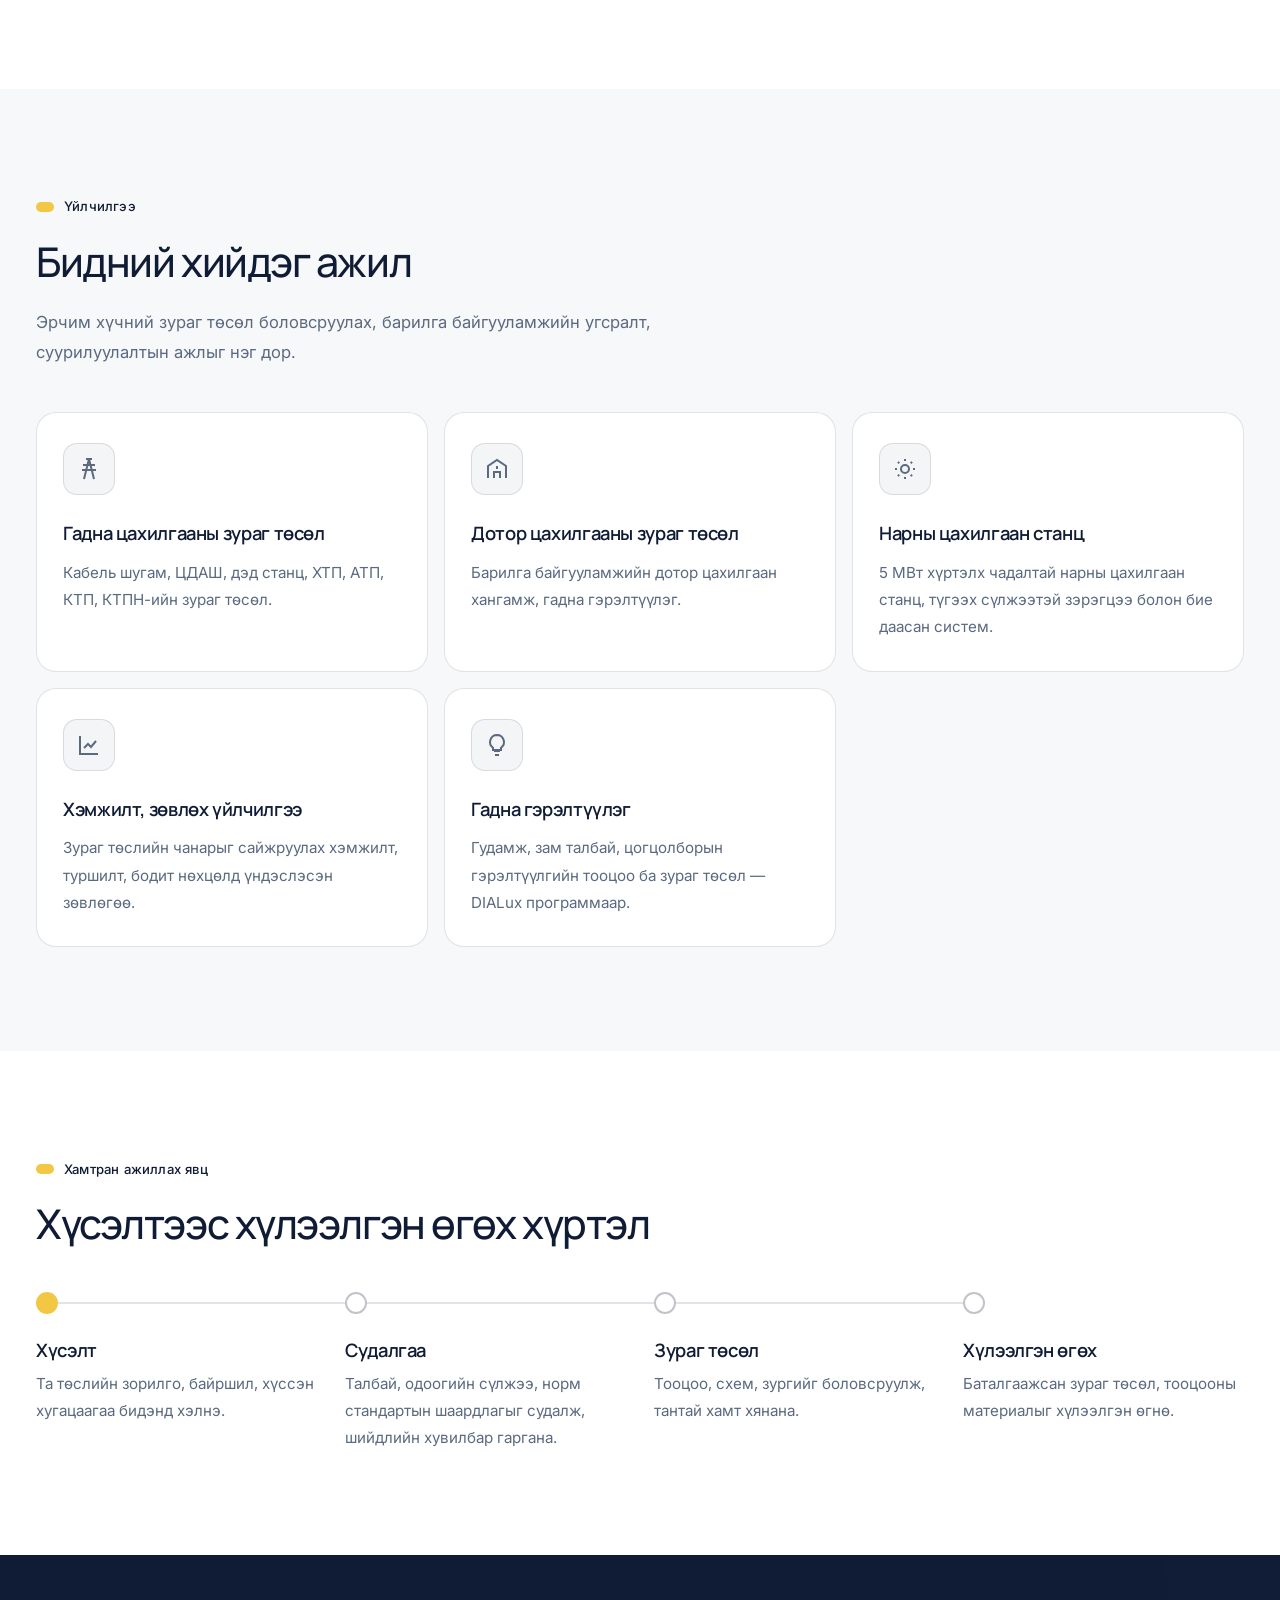
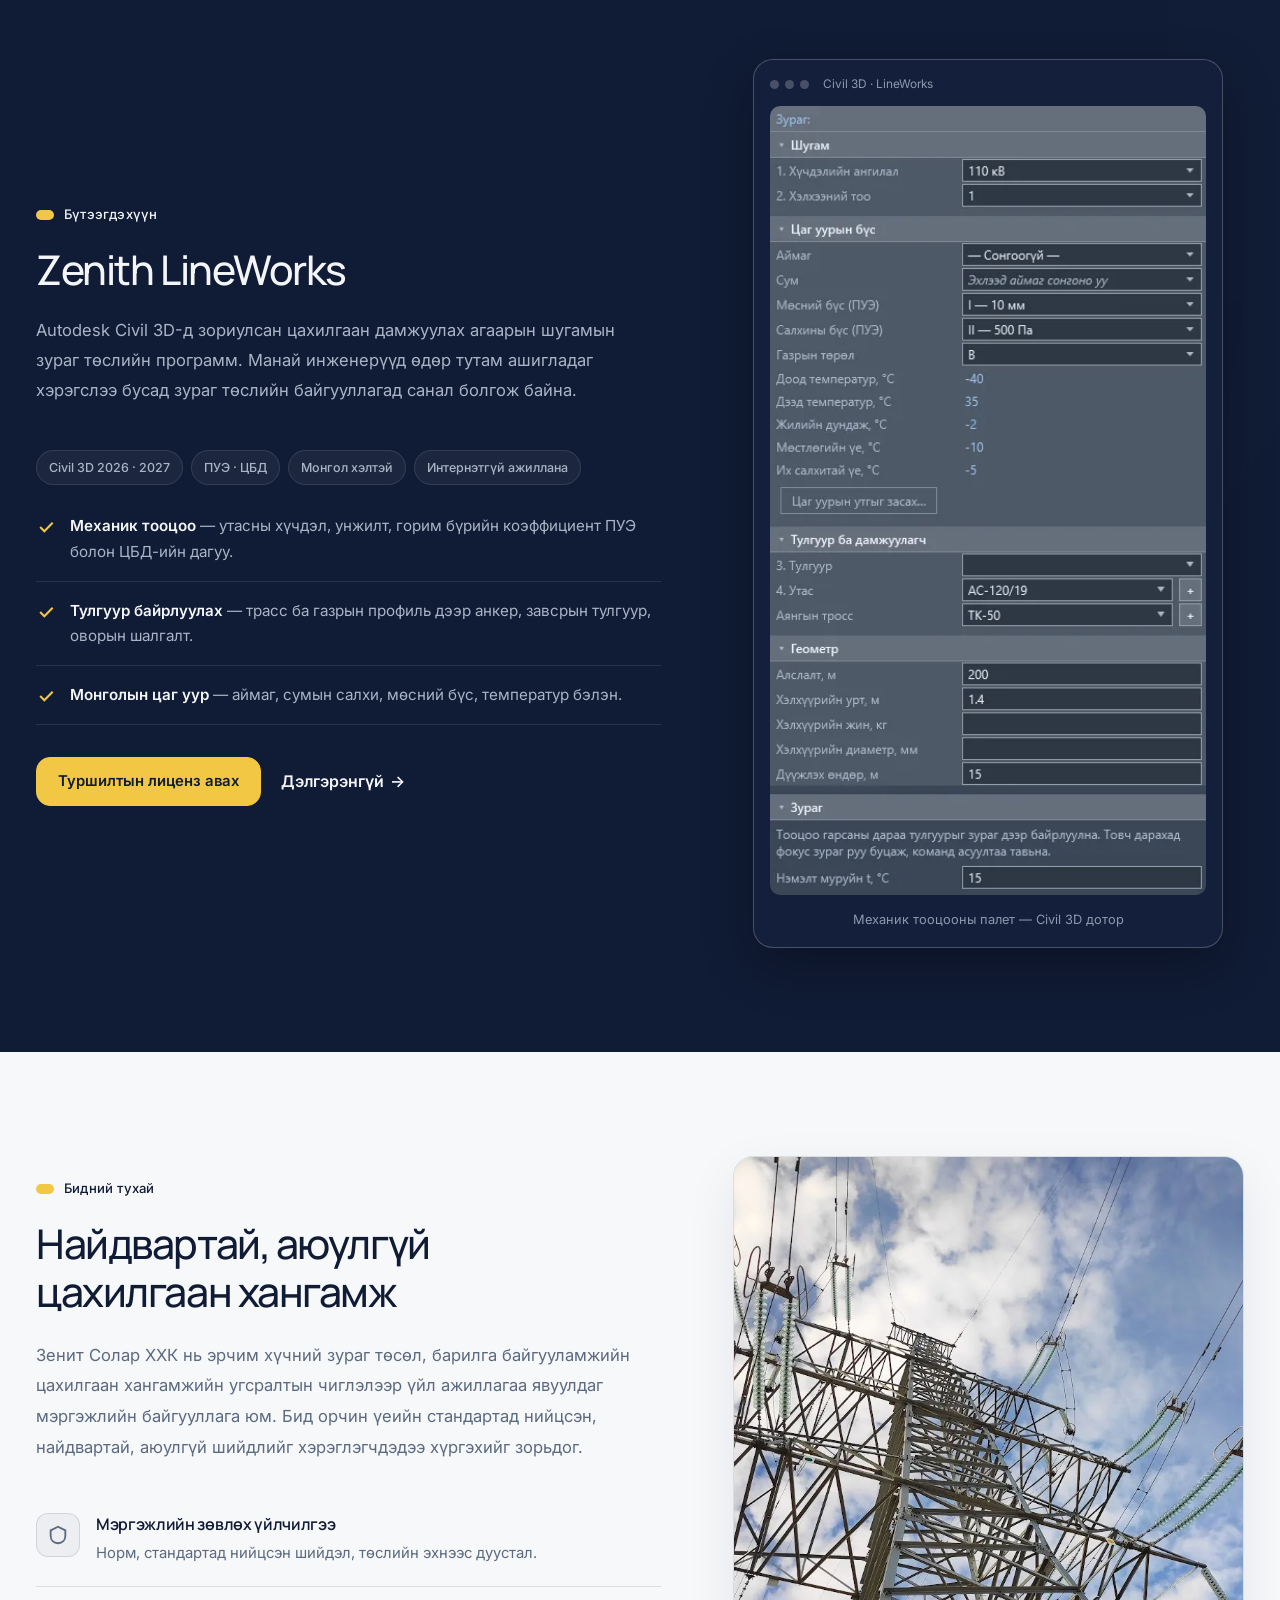
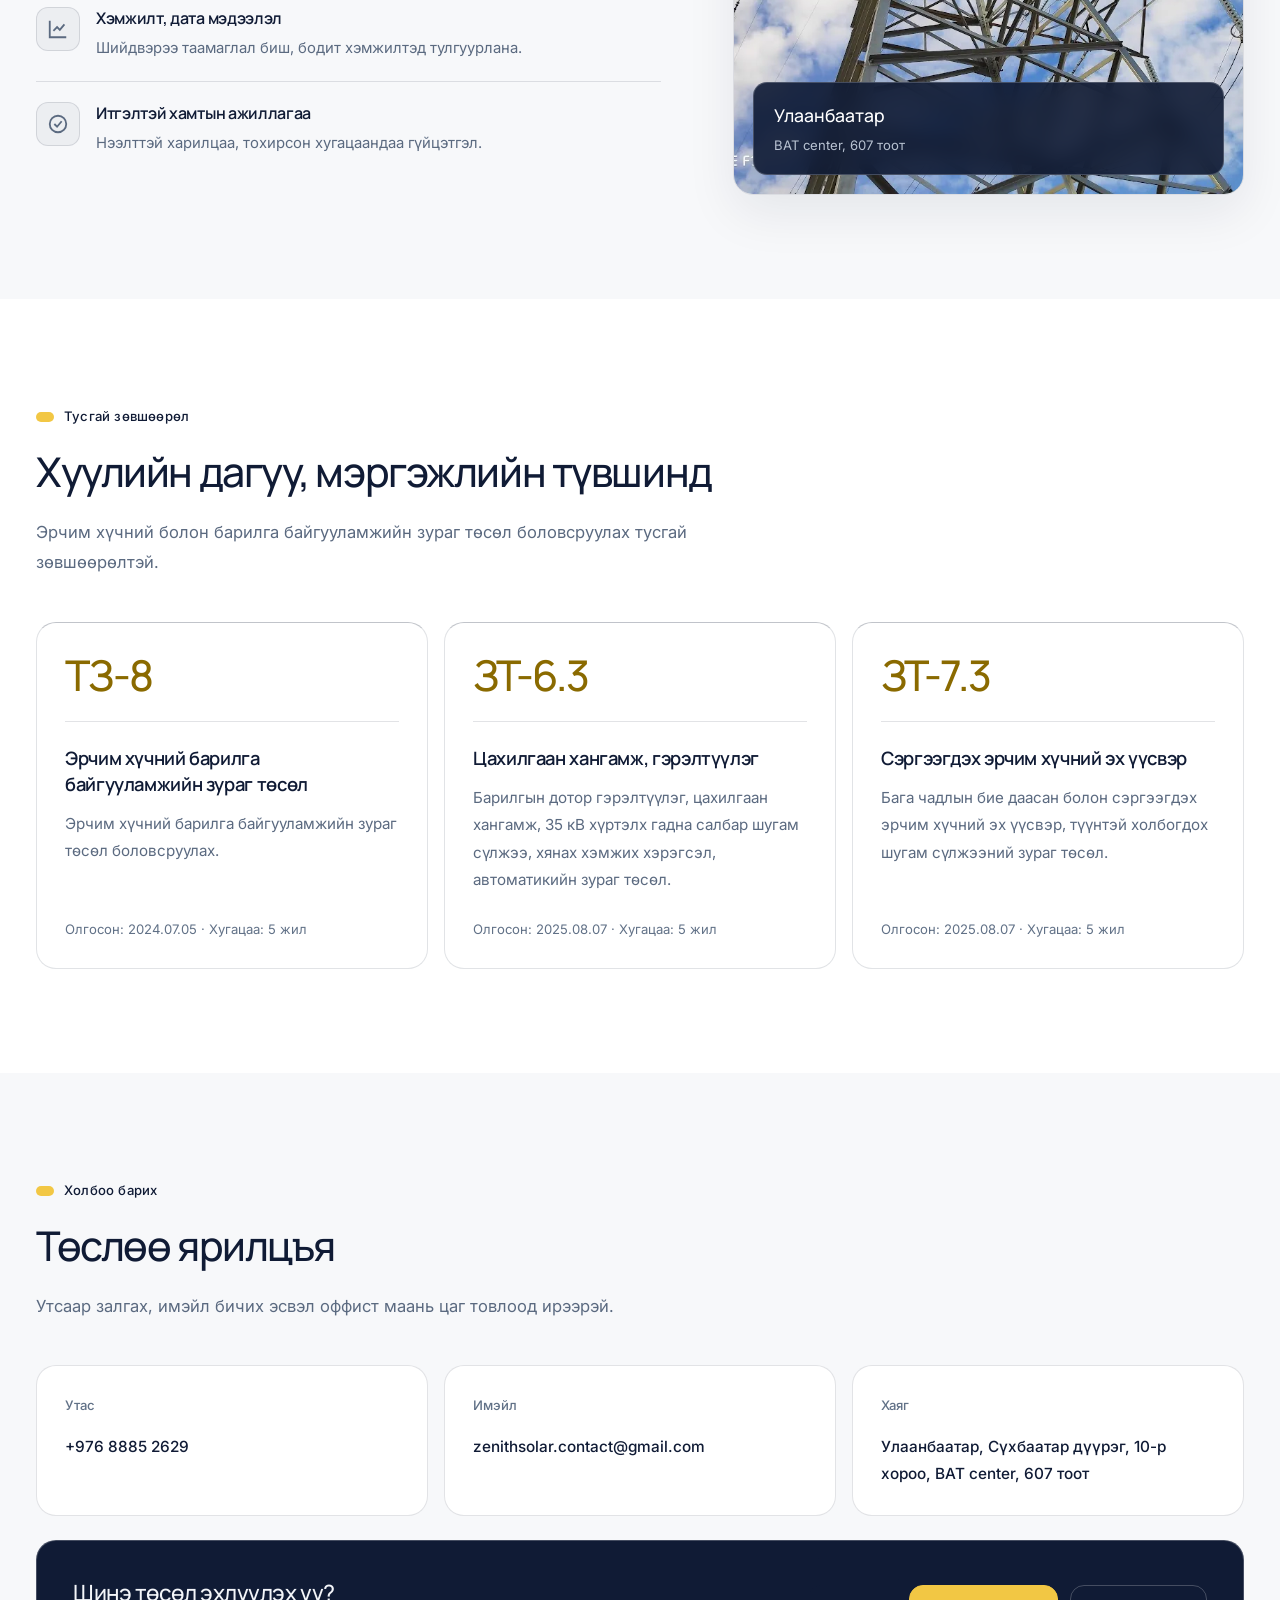
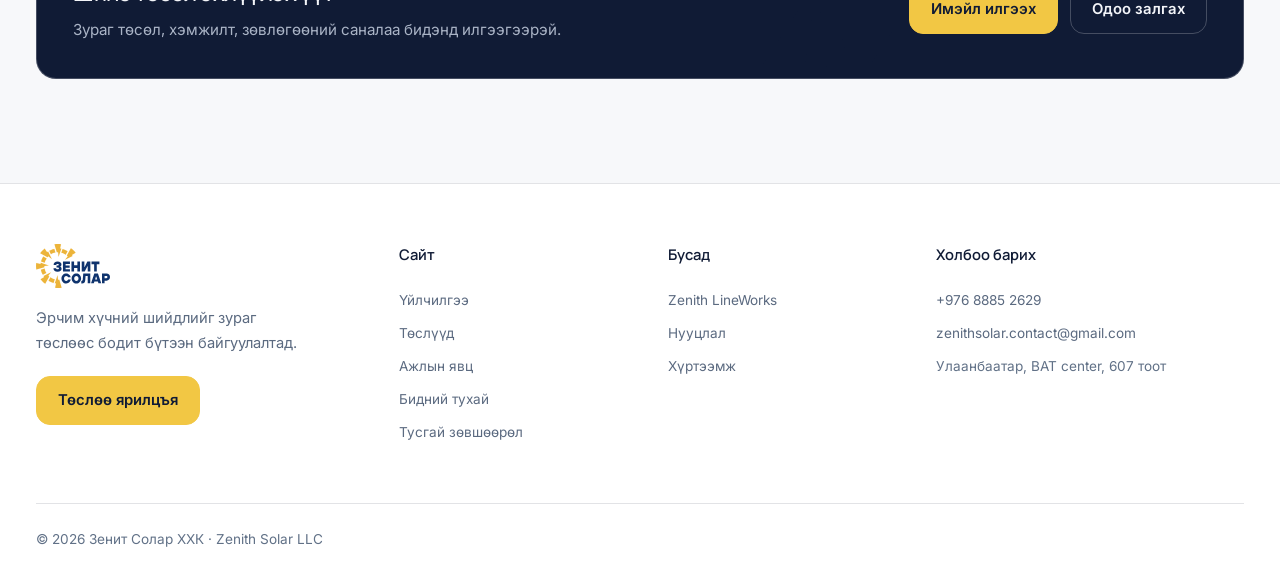
==== commit a0a38725: "Astra-гийн хяналтын засвар: цэсний фокус, skip link, hero шугамын давхарга, ажлын явцын шугам, контр" ====
--- a/index.html
+++ b/index.html
@@ -29,6 +29,7 @@
 <link rel="stylesheet" href="assets/site.css">
 </head>
 <body>
+<a class="skip-link" href="#main">Үндсэн агуулга руу алгасах</a>
 
 <header class="top">
   <div class="wrap">
@@ -54,7 +55,7 @@
   </div>
 </header>
 
-<main>
+<main id="main" tabindex="-1">
   <section class="hero" aria-labelledby="hero-title">
     <picture>
       <source srcset="assets/img/substation-dusk.webp" type="image/webp">
@@ -220,7 +221,6 @@
           <li><svg width="20" height="20" viewBox="0 0 24 24" fill="none" stroke="currentColor" stroke-width="2.5" aria-hidden="true"><path d="m5 12 5 5L20 7"/></svg><span><strong>Механик тооцоо</strong> — утасны хүчдэл, унжилт, горим бүрийн коэффициент ПУЭ болон ЦБД-ийн дагуу.</span></li>
           <li><svg width="20" height="20" viewBox="0 0 24 24" fill="none" stroke="currentColor" stroke-width="2.5" aria-hidden="true"><path d="m5 12 5 5L20 7"/></svg><span><strong>Тулгуур байрлуулах</strong> — трасс ба газрын профиль дээр анкер, завсрын тулгуур, оворын шалгалт.</span></li>
           <li><svg width="20" height="20" viewBox="0 0 24 24" fill="none" stroke="currentColor" stroke-width="2.5" aria-hidden="true"><path d="m5 12 5 5L20 7"/></svg><span><strong>Монголын цаг уур</strong> — аймаг, сумын салхи, мөсний бүс, температур бэлэн.</span></li>
-          <li><svg width="20" height="20" viewBox="0 0 24 24" fill="none" stroke="currentColor" stroke-width="2.5" aria-hidden="true"><path d="m5 12 5 5L20 7"/></svg><span><strong>Тайлан</strong> — Excel тооцооны дэвтэр ба Word тайлбар бичиг нэг товчоор.</span></li>
         </ul>
         <div class="row">
           <a class="btn btn-sun" href="https://nova-xo.github.io/lineworks/account.html">Туршилтын лиценз авах</a>
--- a/assets/zs-theme.css
+++ b/assets/zs-theme.css
@@ -23,7 +23,7 @@
   --card: #ffffff;
   --ink: #101b35;
   --ink-soft: #5b6a80;
-  --ink-faint: #64748b;
+  --ink-faint: #617187;
   --line: rgba(16, 27, 53, .12);
   --line-strong: rgba(16, 27, 53, .26);
   --header-bg: rgba(255, 255, 255, .9);
@@ -157,6 +157,25 @@
   padding-inline: 28px;
 }
 
+.skip-link {
+  position: fixed;
+  top: 12px;
+  left: 12px;
+  z-index: 200;
+  max-width: calc(100% - 24px);
+  padding: 12px 18px;
+  border-radius: 10px;
+  background: var(--sun);
+  color: var(--on-sun);
+  font-weight: 600;
+  text-decoration: none;
+  transform: translateY(calc(-100% - 20px));
+}
+
+.skip-link:focus {
+  transform: none;
+}
+
 .sr-only {
   position: absolute;
   width: 1px;
@@ -547,6 +566,11 @@
 
 .foot a:hover {
   color: var(--ink);
+}
+
+.foot .btn-sun,
+.foot .btn-sun:hover {
+  color: var(--on-sun);
 }
 
 .foot .logo-foot {
--- a/assets/site.css
+++ b/assets/site.css
@@ -70,6 +70,8 @@
 }
 
 .hero .wrap {
+  position: relative;
+  z-index: 1;
   width: 100%;
   padding-top: 120px;
   padding-bottom: 128px;
@@ -77,14 +79,13 @@
 
 .hero-lines {
   position: absolute;
-  top: 50%;
-  right: max(12px, calc((100vw - var(--wrap)) / 2));
-  z-index: -1;
-  width: min(46vw, 620px);
+  right: max(12px, calc((100% - var(--wrap)) / 2));
+  bottom: 5%;
+  z-index: 0;
+  width: min(41vw, 560px);
   height: auto;
   overflow: visible;
   pointer-events: none;
-  transform: translateY(-46%);
   animation: lines-settle 1.4s ease 3.2s forwards;
 }
 
@@ -276,19 +277,19 @@
 .steps::after {
   content: "";
   position: absolute;
-  top: 10px;
-  left: 10px;
+  top: var(--track-top, 10px);
+  left: var(--track-left, 10px);
   height: 2px;
   border-radius: 2px;
 }
 
 .steps::before {
-  right: 10px;
+  width: var(--track-length, calc(75% + 21px));
   background: var(--line);
 }
 
 .steps::after {
-  width: calc((100% - 20px) * var(--p));
+  width: calc(var(--track-length, calc(75% + 21px)) * var(--p));
   background: var(--sun);
 }
 
@@ -984,11 +985,13 @@
   overflow-wrap: anywhere;
 }
 
-@media (max-width: 1000px) {
+@media (max-width: 1180px) {
   .hero-lines {
     display: none;
   }
-
+}
+
+@media (max-width: 1000px) {
   .foot .wrap.foot-cols {
     grid-template-columns: repeat(2, minmax(0, 1fr));
   }
@@ -1055,10 +1058,6 @@
 
   .hero .wrap {
     padding-top: 80px;
-    padding-bottom: 32px;
-  }
-
-  .hero .wrap {
     padding-bottom: 72px;
   }
 
@@ -1092,19 +1091,17 @@
 
   .steps::before,
   .steps::after {
-    top: 10px;
-    left: 10px;
+    top: var(--track-top, 12px);
+    left: var(--track-left, 10px);
     width: 2px;
   }
 
   .steps::before {
-    right: auto;
-    bottom: 10px;
-    height: auto;
+    height: var(--track-length, calc(100% - 22px));
   }
 
   .steps::after {
-    height: calc((100% - 20px) * var(--p));
+    height: calc(var(--track-length, calc(100% - 22px)) * var(--p));
   }
 
   .step-dot {
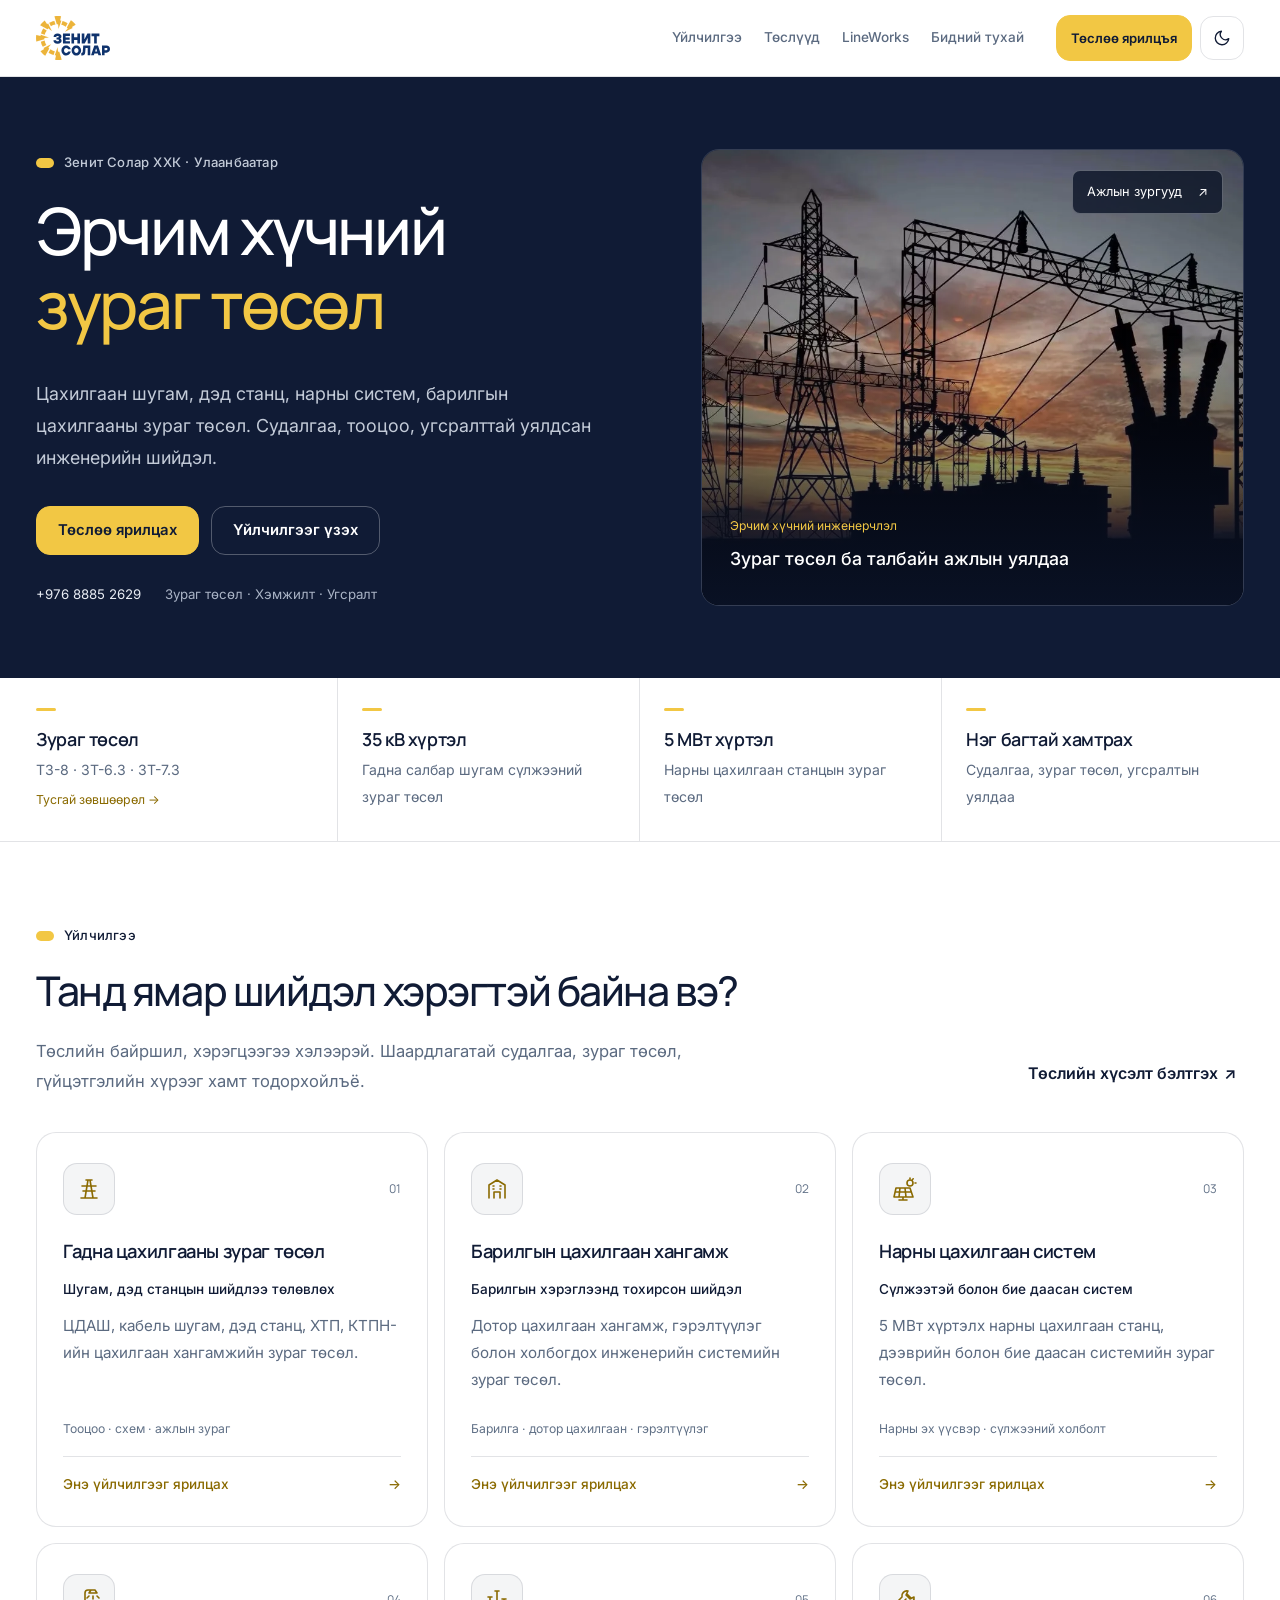
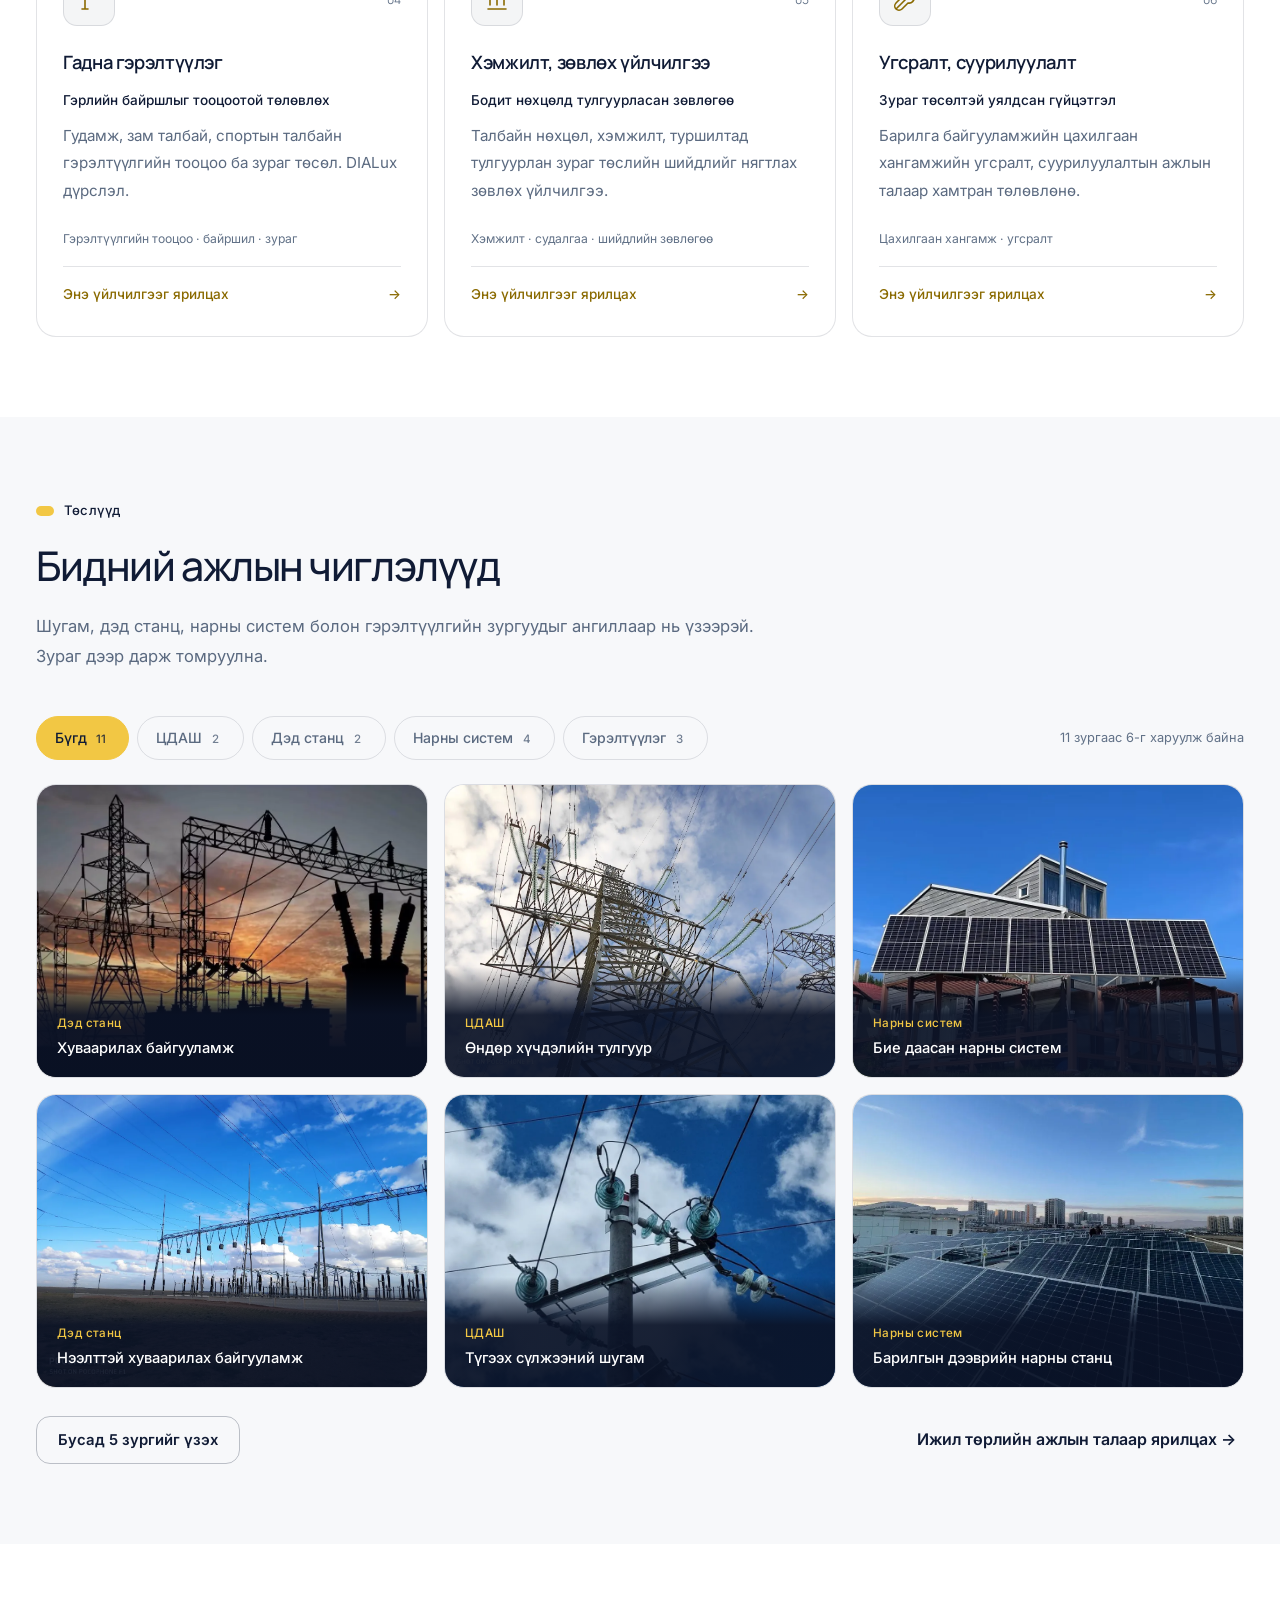
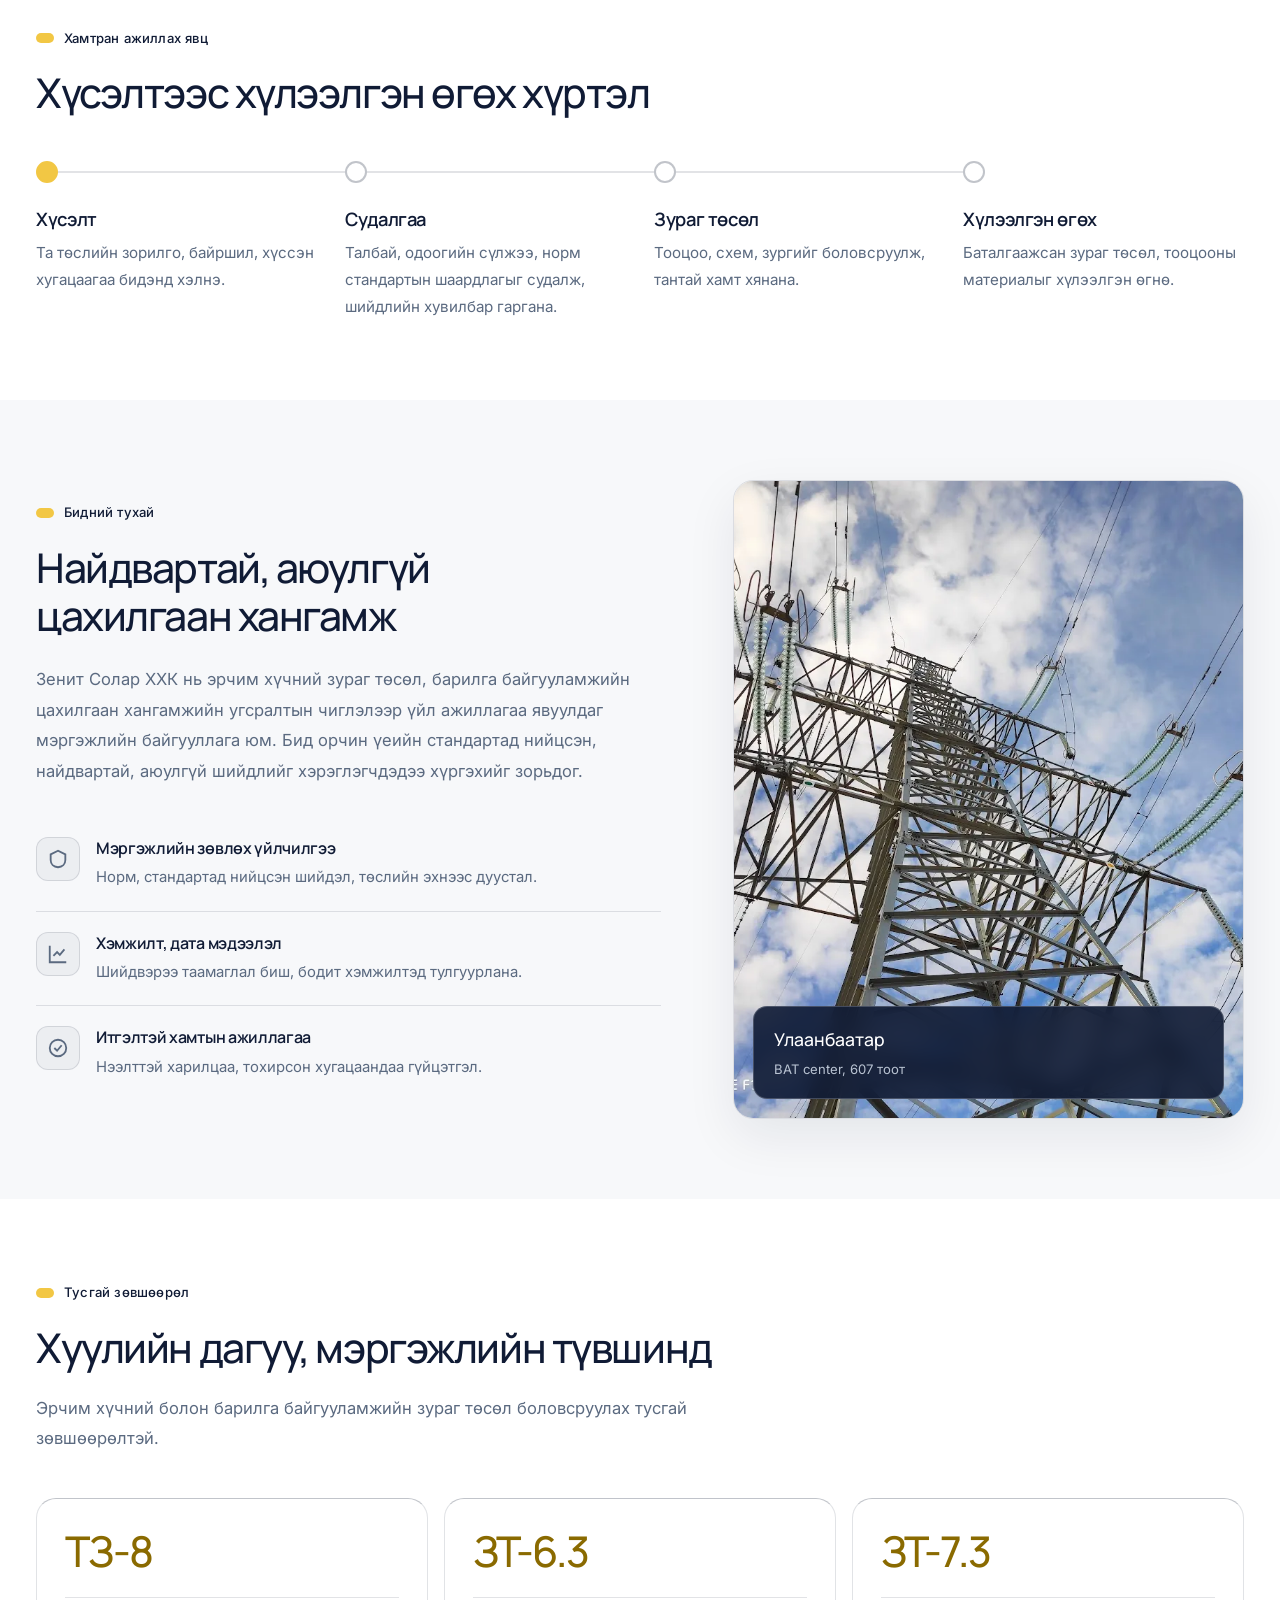
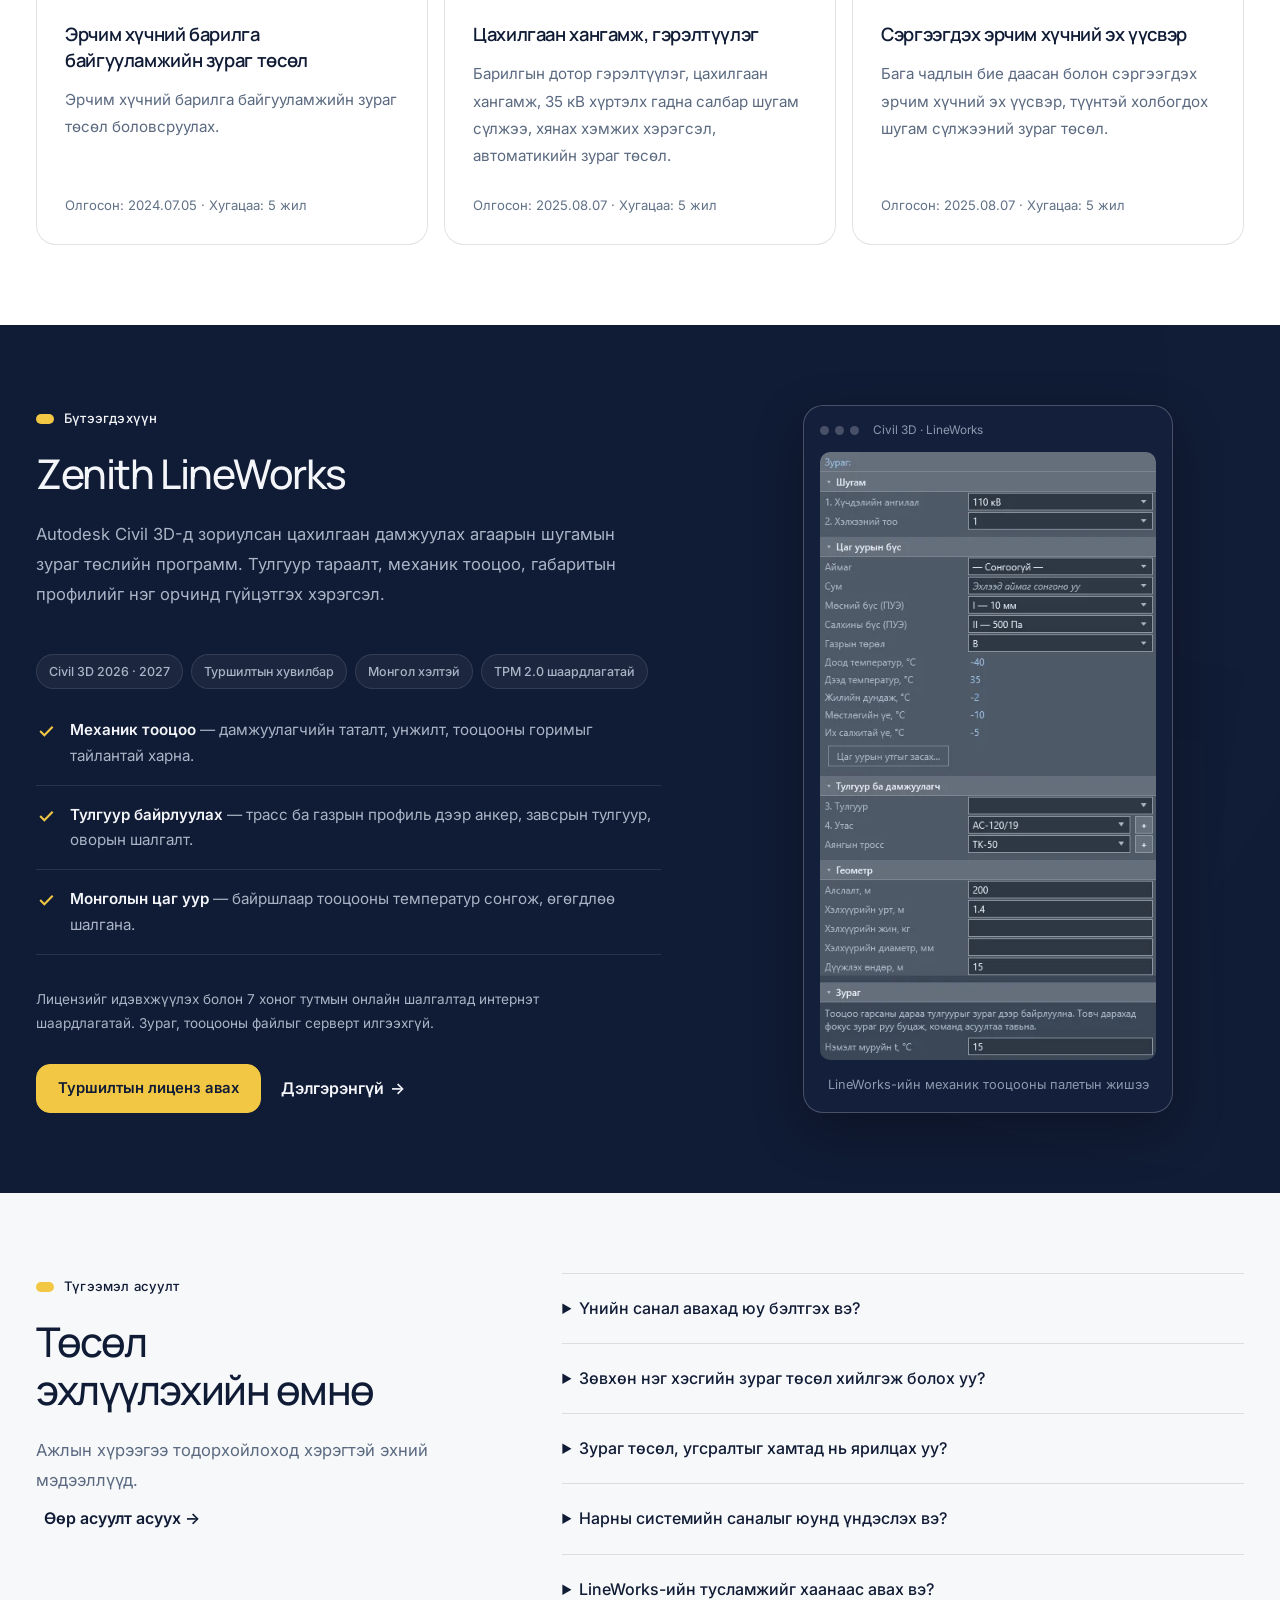
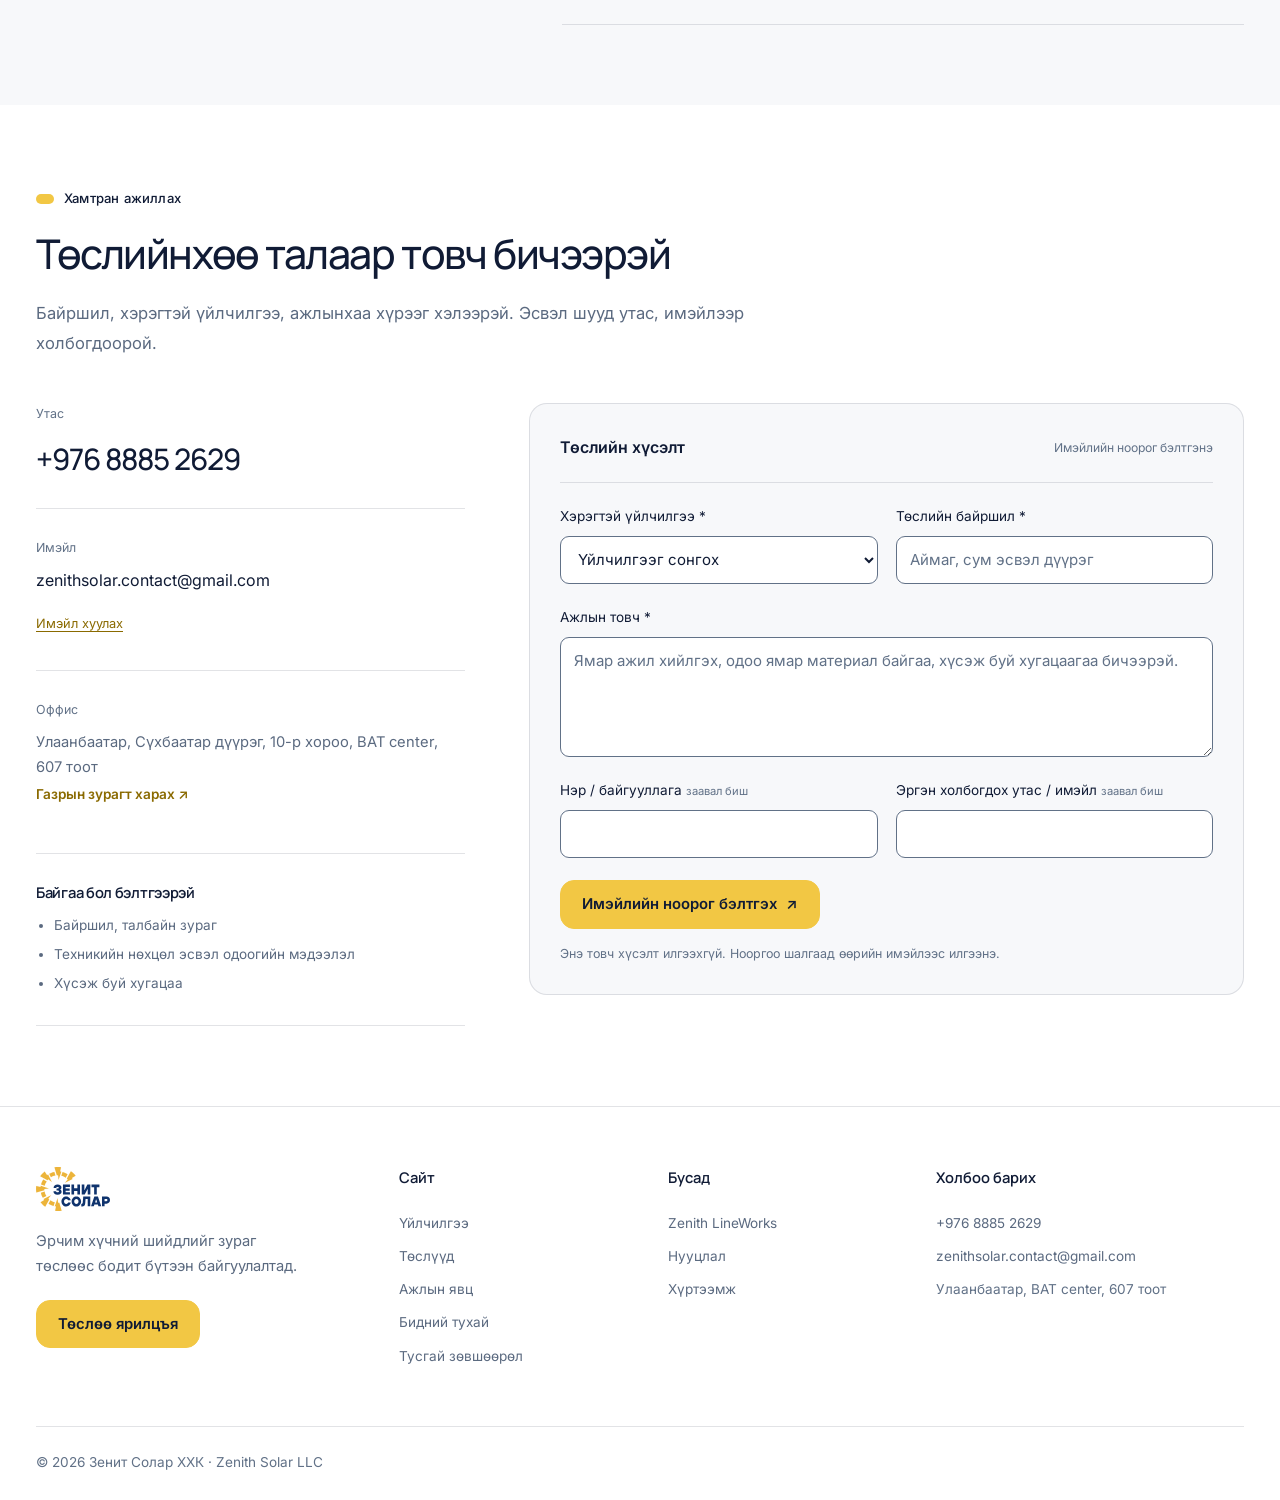
==== commit 0f8c3c96: "Компанийн сайтын дизайн, галерей, төслийн хүсэлтийн нооргийг шинэчлэх" ====
--- a/index.html
+++ b/index.html
@@ -1,367 +1,1069 @@
 <!DOCTYPE html>
 <html lang="mn">
-<head>
-<meta charset="utf-8">
-<meta name="viewport" content="width=device-width, initial-scale=1">
-<title>Зенит Солар ХХК — Эрчим хүчний зураг төсөл, цахилгаан хангамж</title>
-<meta name="description" content="Зенит Солар ХХК: ЦДАШ, кабель шугам, дэд станц, нарны цахилгаан станцын зураг төсөл, дотор цахилгаан, хэмжилт, зөвлөх үйлчилгээ. Zenith LineWorks — Civil 3D-д зориулсан ЦДАШ-ын зураг төслийн программ.">
-<meta property="og:title" content="Зенит Солар ХХК — Эрчим хүчний зураг төсөл">
-<meta property="og:description" content="ЦДАШ, дэд станц, нарны цахилгаан станц, дотор цахилгааны зураг төсөл ба хэмжилт.">
-<meta property="og:image" content="assets/img/substation-dusk.jpg">
-<meta name="theme-color" content="#ffffff">
-<script>
-(() => {
-  let theme = "light";
-  try {
-    if (localStorage.getItem("zs-theme") === "dark") theme = "dark";
-  } catch {}
-  document.documentElement.dataset.theme = theme;
-  const meta = document.querySelector('meta[name="theme-color"]');
-  if (meta) meta.content = theme === "dark" ? "#0b1222" : "#ffffff";
-})();
-</script>
-<meta name="keywords" content="эрчим хүчний зураг төсөл, нарны цахилгаан станц зураг төсөл, ЦДАШ зураг төсөл, дэд станцын зураг төсөл, ХТП, КТПН, дотор цахилгаан, гадна гэрэлтүүлэг, Зенит Солар, electrical design company Mongolia, solar PV design Mongolia, substation design">
-<link rel="icon" href="assets/img/favicon.svg" type="image/svg+xml">
-<link rel="preconnect" href="https://fonts.googleapis.com">
-<link rel="preconnect" href="https://fonts.gstatic.com" crossorigin>
-<link rel="stylesheet" href="https://fonts.googleapis.com/css2?family=Inter:wght@400;500;600;700&family=Manrope:wght@400;500;600;700;800&display=swap">
-<link rel="stylesheet" href="assets/zs-theme.css">
-<link rel="stylesheet" href="assets/site.css">
-</head>
-<body>
-<a class="skip-link" href="#main">Үндсэн агуулга руу алгасах</a>
+  <head>
+    <meta charset="utf-8" />
+    <meta name="viewport" content="width=device-width, initial-scale=1" />
+    <title>Зенит Солар ХХК — Эрчим хүчний зураг төсөл, цахилгаан хангамж</title>
+    <meta
+      name="description"
+      content="Зенит Солар ХХК: ЦДАШ, кабель шугам, дэд станц, нарны цахилгаан станцын зураг төсөл, дотор цахилгаан, хэмжилт, зөвлөх үйлчилгээ. Zenith LineWorks — Civil 3D-д зориулсан ЦДАШ-ын зураг төслийн программ."
+    />
+    <meta property="og:title" content="Зенит Солар ХХК — Эрчим хүчний зураг төсөл" />
+    <meta
+      property="og:description"
+      content="ЦДАШ, дэд станц, нарны цахилгаан станц, дотор цахилгааны зураг төсөл ба хэмжилт."
+    />
+    <meta
+      property="og:image"
+      content="https://nova-xo.github.io/zenithsolar-web/assets/img/substation-dusk.jpg"
+    />
+    <meta property="og:type" content="website" />
+    <meta property="og:locale" content="mn_MN" />
+    <meta property="og:url" content="https://nova-xo.github.io/zenithsolar-web/" />
+    <meta name="twitter:card" content="summary_large_image" />
+    <link rel="canonical" href="https://nova-xo.github.io/zenithsolar-web/" />
+    <meta name="theme-color" content="#ffffff" />
+    <script>
+      (() => {
+        let theme = "light";
+        try {
+          if (localStorage.getItem("zs-theme") === "dark") theme = "dark";
+        } catch {}
+        document.documentElement.dataset.theme = theme;
+        const meta = document.querySelector('meta[name="theme-color"]');
+        if (meta) meta.content = theme === "dark" ? "#0b1222" : "#ffffff";
+      })();
+    </script>
+    <meta
+      name="keywords"
+      content="эрчим хүчний зураг төсөл, нарны цахилгаан станц зураг төсөл, ЦДАШ зураг төсөл, дэд станцын зураг төсөл, ХТП, КТПН, дотор цахилгаан, гадна гэрэлтүүлэг, Зенит Солар, electrical design company Mongolia, solar PV design Mongolia, substation design"
+    />
+    <link rel="icon" href="assets/img/favicon.svg" type="image/svg+xml" />
+    <link rel="preconnect" href="https://fonts.googleapis.com" />
+    <link rel="preconnect" href="https://fonts.gstatic.com" crossorigin />
+    <link
+      rel="stylesheet"
+      href="https://fonts.googleapis.com/css2?family=Inter:wght@400;500;600;700&family=Manrope:wght@400;500;600;700;800&display=swap"
+    />
+    <link rel="stylesheet" href="assets/zs-theme.css" />
+    <link rel="stylesheet" href="assets/site.css" />
+  </head>
+  <body>
+    <a class="skip-link" href="#main">Үндсэн агуулга руу алгасах</a>
 
-<header class="top">
-  <div class="wrap">
-    <a class="brand" href="./" aria-label="Зенит Солар — нүүр">
-      <img class="logo-light" src="assets/img/logo-mn.svg" alt="Зенит Солар" width="74" height="44">
-      <img class="logo-dark" src="assets/img/logo-mn-white.svg" alt="Зенит Солар" width="74" height="44">
-    </a>
-    <nav class="nav" id="nav" aria-label="Үндсэн цэс">
-      <a href="#services">Үйлчилгээ</a>
-      <a href="#projects">Төслүүд</a>
-      <a href="#lineworks">LineWorks</a>
-      <a href="#about">Бидний тухай</a>
-    </nav>
-    <div class="top-actions">
-      <a class="btn btn-sun" href="#contact">Төслөө ярилцъя</a>
-      <button class="icon-btn" id="theme" type="button" aria-label="Өнгөний горим солих">
-        <svg width="18" height="18" viewBox="0 0 24 24" fill="none" stroke="currentColor" stroke-width="2" aria-hidden="true"><path d="M21 12.8A9 9 0 1 1 11.2 3a7 7 0 0 0 9.8 9.8z"/></svg>
+    <header class="top">
+      <div class="wrap">
+        <a class="brand" href="./" aria-label="Зенит Солар — нүүр">
+          <img
+            class="logo-light"
+            src="assets/img/logo-mn.svg"
+            alt="Зенит Солар"
+            width="74"
+            height="44"
+            decoding="async"
+          />
+          <img
+            class="logo-dark"
+            src="assets/img/logo-mn-white.svg"
+            alt="Зенит Солар"
+            width="74"
+            height="44"
+            decoding="async"
+          />
+        </a>
+        <nav class="nav" id="nav" aria-label="Үндсэн цэс">
+          <a href="#services">Үйлчилгээ</a>
+          <a href="#projects">Төслүүд</a>
+          <a href="#lineworks">LineWorks</a>
+          <a href="#about">Бидний тухай</a>
+        </nav>
+        <div class="top-actions">
+          <a class="btn btn-sun" href="#contact">Төслөө ярилцъя</a>
+          <button class="icon-btn" id="theme" type="button" aria-label="Өнгөний горим солих">
+            <svg
+              width="18"
+              height="18"
+              viewBox="0 0 24 24"
+              fill="none"
+              stroke="currentColor"
+              stroke-width="2"
+              aria-hidden="true"
+            >
+              <path d="M21 12.8A9 9 0 1 1 11.2 3a7 7 0 0 0 9.8 9.8z" />
+            </svg>
+          </button>
+          <button
+            class="icon-btn menu-btn"
+            id="menu"
+            type="button"
+            aria-label="Цэс"
+            aria-controls="nav"
+            aria-expanded="false"
+          >
+            <svg
+              width="20"
+              height="20"
+              viewBox="0 0 24 24"
+              fill="none"
+              stroke="currentColor"
+              stroke-width="2"
+              aria-hidden="true"
+            >
+              <path d="M3 6h18M3 12h18M3 18h18" />
+            </svg>
+          </button>
+        </div>
+      </div>
+    </header>
+
+    <main id="main" tabindex="-1">
+      <section class="hero hero-refresh band-dark" aria-labelledby="hero-title">
+        <div class="wrap hero-layout">
+          <div class="hero-copy">
+            <div class="eyebrow">Зенит Солар ХХК · Улаанбаатар</div>
+            <h1 id="hero-title">Эрчим хүчний <em>зураг төсөл</em></h1>
+            <p class="lede">
+              Цахилгаан шугам, дэд станц, нарны систем, барилгын цахилгааны зураг төсөл. Судалгаа, тооцоо,
+              угсралттай уялдсан инженерийн шийдэл.
+            </p>
+            <div class="row">
+              <a class="btn btn-sun" href="#contact">Төслөө ярилцах</a
+              ><a class="btn btn-ghost" href="#services">Үйлчилгээг үзэх</a>
+            </div>
+            <div class="hero-direct">
+              <a href="tel:+97688852629">+976 8885 2629</a><span>Зураг төсөл · Хэмжилт · Угсралт</span>
+            </div>
+          </div>
+          <figure class="hero-visual">
+            <picture
+              ><source srcset="assets/img/substation-dusk.webp" type="image/webp" />
+              <img
+                src="assets/img/substation-dusk.jpg"
+                width="889"
+                height="768"
+                alt="Үдшийн тэнгэрийн өмнөх дэд станцын хуваарилах байгууламж"
+                fetchpriority="high"
+                decoding="async"
+            /></picture>
+            <figcaption>
+              <span>Эрчим хүчний инженерчлэл</span><strong>Зураг төсөл ба талбайн ажлын уялдаа</strong>
+            </figcaption>
+            <a class="hero-image-link" href="#projects" aria-label="Ажлын чиглэлүүдийн зургийг үзэх"
+              >Ажлын зургууд <span aria-hidden="true">↗</span></a
+            >
+          </figure>
+        </div>
+      </section>
+      <section class="trust trust-refresh" aria-label="Үйл ажиллагааны хүрээ">
+        <div class="wrap">
+          <ul class="trust-list">
+            <li>
+              <strong>Зураг төсөл</strong><span>ТЗ-8 · ЗТ-6.3 · ЗТ-7.3</span
+              ><a href="#licences">Тусгай зөвшөөрөл →</a>
+            </li>
+            <li><strong>35 кВ хүртэл</strong><span>Гадна салбар шугам сүлжээний зураг төсөл</span></li>
+            <li><strong>5 МВт хүртэл</strong><span>Нарны цахилгаан станцын зураг төсөл</span></li>
+            <li><strong>Нэг багтай хамтрах</strong><span>Судалгаа, зураг төсөл, угсралтын уялдаа</span></li>
+          </ul>
+        </div>
+      </section>
+      <section id="services" aria-labelledby="services-title">
+        <div class="wrap">
+          <div class="section-top">
+            <div class="head">
+              <div class="eyebrow">Үйлчилгээ</div>
+              <h2 id="services-title">Танд ямар шийдэл хэрэгтэй байна вэ?</h2>
+              <p>
+                Төслийн байршил, хэрэгцээгээ хэлээрэй. Шаардлагатай судалгаа, зураг төсөл, гүйцэтгэлийн хүрээг
+                хамт тодорхойлъё.
+              </p>
+            </div>
+            <a class="text-link" href="#contact">Төслийн хүсэлт бэлтгэх <span aria-hidden="true">↗</span></a>
+          </div>
+          <div class="grid services">
+            <article class="card service-card">
+              <div class="service-top">
+                <span class="ico"
+                  ><svg
+                    width="24"
+                    height="24"
+                    viewBox="0 0 24 24"
+                    fill="none"
+                    stroke="currentColor"
+                    stroke-width="1.6"
+                    stroke-linecap="round"
+                    stroke-linejoin="round"
+                    aria-hidden="true"
+                  >
+                    <path d="M8 21l3-18h2l3 18M5 9h14M6 14h12M4 21h16M9 3h6" /></svg></span
+                ><span class="service-index">01</span>
+              </div>
+              <h3>Гадна цахилгааны зураг төсөл</h3>
+              <p class="service-lead">Шугам, дэд станцын шийдлээ төлөвлөх</p>
+              <p>ЦДАШ, кабель шугам, дэд станц, ХТП, КТПН-ийн цахилгаан хангамжийн зураг төсөл.</p>
+              <p class="service-scope">Тооцоо · схем · ажлын зураг</p>
+              <a class="service-action" href="#contact" data-service="external"
+                >Энэ үйлчилгээг ярилцах <span aria-hidden="true">→</span></a
+              >
+            </article>
+            <article class="card service-card">
+              <div class="service-top">
+                <span class="ico"
+                  ><svg
+                    width="24"
+                    height="24"
+                    viewBox="0 0 24 24"
+                    fill="none"
+                    stroke="currentColor"
+                    stroke-width="1.6"
+                    stroke-linecap="round"
+                    stroke-linejoin="round"
+                    aria-hidden="true"
+                  >
+                    <path d="M4 21V8l8-5 8 5v13M9 21v-6h6v6M8 9h1m6 0h1m-8 3h1m6 0h1" /></svg></span
+                ><span class="service-index">02</span>
+              </div>
+              <h3>Барилгын цахилгаан хангамж</h3>
+              <p class="service-lead">Барилгын хэрэглээнд тохирсон шийдэл</p>
+              <p>Дотор цахилгаан хангамж, гэрэлтүүлэг болон холбогдох инженерийн системийн зураг төсөл.</p>
+              <p class="service-scope">Барилга · дотор цахилгаан · гэрэлтүүлэг</p>
+              <a class="service-action" href="#contact" data-service="internal"
+                >Энэ үйлчилгээг ярилцах <span aria-hidden="true">→</span></a
+              >
+            </article>
+            <article class="card service-card">
+              <div class="service-top">
+                <span class="ico"
+                  ><svg
+                    width="24"
+                    height="24"
+                    viewBox="0 0 24 24"
+                    fill="none"
+                    stroke="currentColor"
+                    stroke-width="1.6"
+                    stroke-linecap="round"
+                    stroke-linejoin="round"
+                    aria-hidden="true"
+                  >
+                    <circle cx="17" cy="6" r="3" />
+                    <path
+                      d="M17 1v1m5 4h1m-3.5-3.5.7-.7M3 11h14l3 9H1l2-9zm4 0-1 9m6-9 1 9M2 15h16M10 20v3m-4 0h8"
+                    /></svg></span
+                ><span class="service-index">03</span>
+              </div>
+              <h3>Нарны цахилгаан систем</h3>
+              <p class="service-lead">Сүлжээтэй болон бие даасан систем</p>
+              <p>5 МВт хүртэлх нарны цахилгаан станц, дээврийн болон бие даасан системийн зураг төсөл.</p>
+              <p class="service-scope">Нарны эх үүсвэр · сүлжээний холболт</p>
+              <a class="service-action" href="#contact" data-service="solar"
+                >Энэ үйлчилгээг ярилцах <span aria-hidden="true">→</span></a
+              >
+            </article>
+            <article class="card service-card">
+              <div class="service-top">
+                <span class="ico"
+                  ><svg
+                    width="24"
+                    height="24"
+                    viewBox="0 0 24 24"
+                    fill="none"
+                    stroke="currentColor"
+                    stroke-width="1.6"
+                    stroke-linecap="round"
+                    stroke-linejoin="round"
+                    aria-hidden="true"
+                  >
+                    <path
+                      d="M8 21V5a3 3 0 0 1 3-3h3M12 5h8l-2-3h-4l-2 3zm4 3v3m4-3 2 2m-10-2-2 2M5 21h6"
+                    /></svg></span
+                ><span class="service-index">04</span>
+              </div>
+              <h3>Гадна гэрэлтүүлэг</h3>
+              <p class="service-lead">Гэрлийн байршлыг тооцоотой төлөвлөх</p>
+              <p>Гудамж, зам талбай, спортын талбайн гэрэлтүүлгийн тооцоо ба зураг төсөл. DIALux дүрслэл.</p>
+              <p class="service-scope">Гэрэлтүүлгийн тооцоо · байршил · зураг</p>
+              <a class="service-action" href="#contact" data-service="lighting"
+                >Энэ үйлчилгээг ярилцах <span aria-hidden="true">→</span></a
+              >
+            </article>
+            <article class="card service-card">
+              <div class="service-top">
+                <span class="ico"
+                  ><svg
+                    width="24"
+                    height="24"
+                    viewBox="0 0 24 24"
+                    fill="none"
+                    stroke="currentColor"
+                    stroke-width="1.6"
+                    stroke-linecap="round"
+                    stroke-linejoin="round"
+                    aria-hidden="true"
+                  >
+                    <path d="M3 21h18M5 17V9m7 8V3m7 14v-6M3 9h4m3-6h4m3 8h4" /></svg></span
+                ><span class="service-index">05</span>
+              </div>
+              <h3>Хэмжилт, зөвлөх үйлчилгээ</h3>
+              <p class="service-lead">Бодит нөхцөлд тулгуурласан зөвлөгөө</p>
+              <p>
+                Талбайн нөхцөл, хэмжилт, туршилтад тулгуурлан зураг төслийн шийдлийг нягтлах зөвлөх үйлчилгээ.
+              </p>
+              <p class="service-scope">Хэмжилт · судалгаа · шийдлийн зөвлөгөө</p>
+              <a class="service-action" href="#contact" data-service="measurement"
+                >Энэ үйлчилгээг ярилцах <span aria-hidden="true">→</span></a
+              >
+            </article>
+            <article class="card service-card">
+              <div class="service-top">
+                <span class="ico"
+                  ><svg
+                    width="24"
+                    height="24"
+                    viewBox="0 0 24 24"
+                    fill="none"
+                    stroke="currentColor"
+                    stroke-width="1.6"
+                    stroke-linecap="round"
+                    stroke-linejoin="round"
+                    aria-hidden="true"
+                  >
+                    <path
+                      d="m14 6 4 4M4 20l9-9M15 3a5 5 0 0 0-6 6L3 15a4 4 0 0 0 6 6l6-6a5 5 0 0 0 6-6l-4 2-4-4 2-4z"
+                    /></svg></span
+                ><span class="service-index">06</span>
+              </div>
+              <h3>Угсралт, суурилуулалт</h3>
+              <p class="service-lead">Зураг төсөлтэй уялдсан гүйцэтгэл</p>
+              <p>
+                Барилга байгууламжийн цахилгаан хангамжийн угсралт, суурилуулалтын ажлын талаар хамтран
+                төлөвлөнө.
+              </p>
+              <p class="service-scope">Цахилгаан хангамж · угсралт</p>
+              <a class="service-action" href="#contact" data-service="installation"
+                >Энэ үйлчилгээг ярилцах <span aria-hidden="true">→</span></a
+              >
+            </article>
+          </div>
+        </div>
+      </section>
+      <section class="soft projects-refresh" id="projects" aria-labelledby="projects-title">
+        <div class="wrap">
+          <div class="head">
+            <div class="eyebrow">Төслүүд</div>
+            <h2 id="projects-title">Бидний ажлын чиглэлүүд</h2>
+            <p>
+              Шугам, дэд станц, нарны систем болон гэрэлтүүлгийн зургуудыг ангиллаар нь үзээрэй. Зураг дээр
+              дарж томруулна.
+            </p>
+          </div>
+          <div class="gallery-tools">
+            <div class="filters" role="group" aria-label="Ангилал">
+              <button type="button" data-filter="all" aria-pressed="true">Бүгд</button>
+              <button type="button" data-filter="line" aria-pressed="false">ЦДАШ</button>
+              <button type="button" data-filter="substation" aria-pressed="false">Дэд станц</button>
+              <button type="button" data-filter="solar" aria-pressed="false">Нарны систем</button>
+              <button type="button" data-filter="lighting" aria-pressed="false">Гэрэлтүүлэг</button>
+            </div>
+            <p class="gallery-status" id="gallery-status" role="status" aria-live="polite">11 зураг</p>
+          </div>
+          <div class="gallery" id="gallery">
+            <figure data-cat="substation">
+              <picture
+                ><source srcset="assets/img/substation-dusk.webp" type="image/webp" />
+                <img
+                  src="assets/img/substation-dusk.jpg"
+                  alt="Дэд станцын гаралтын хэсэг үдшийн гэрэлд"
+                  loading="lazy"
+                  width="889"
+                  height="768"
+                  decoding="async"
+              /></picture>
+              <figcaption><span>Дэд станц</span>Хуваарилах байгууламж</figcaption>
+            </figure>
+            <figure data-cat="line">
+              <picture
+                ><source srcset="assets/img/tower.webp" type="image/webp" />
+                <img
+                  src="assets/img/tower.jpg"
+                  alt="Металл тулгуур ба агаарын шугамын утас"
+                  loading="lazy"
+                  width="1215"
+                  height="911"
+                  decoding="async"
+              /></picture>
+              <figcaption><span>ЦДАШ</span>Өндөр хүчдэлийн тулгуур</figcaption>
+            </figure>
+            <figure data-cat="solar">
+              <picture
+                ><source srcset="assets/img/solar-house.webp" type="image/webp" />
+                <img
+                  src="assets/img/solar-house.jpg"
+                  alt="Байшингийн дэргэд суурилуулсан нарны хавтан"
+                  loading="lazy"
+                  width="928"
+                  height="800"
+                  decoding="async"
+              /></picture>
+              <figcaption><span>Нарны систем</span>Бие даасан нарны систем</figcaption>
+            </figure>
+            <figure data-cat="substation">
+              <picture
+                ><source srcset="assets/img/substation.webp" type="image/webp" />
+                <img
+                  src="assets/img/substation.jpg"
+                  alt="Дэд станцын хуваарилах байгууламж ба портал"
+                  loading="lazy"
+                  width="1215"
+                  height="911"
+                  decoding="async"
+              /></picture>
+              <figcaption><span>Дэд станц</span>Нээлттэй хуваарилах байгууламж</figcaption>
+            </figure>
+            <figure data-cat="line">
+              <picture
+                ><source srcset="assets/img/pole.webp" type="image/webp" />
+                <img
+                  src="assets/img/pole.jpg"
+                  alt="Тусгаарлагчтай төмөр бетон тулгуур"
+                  loading="lazy"
+                  width="960"
+                  height="1280"
+                  decoding="async"
+              /></picture>
+              <figcaption><span>ЦДАШ</span>Түгээх сүлжээний шугам</figcaption>
+            </figure>
+            <figure data-cat="solar">
+              <picture
+                ><source srcset="assets/img/pv-rooftop.webp" type="image/webp" />
+                <img
+                  src="assets/img/pv-rooftop.jpg"
+                  alt="Барилгын дээвэр дээрх нарны цахилгаан станц, хотын дэвсгэртэй"
+                  loading="lazy"
+                  width="1280"
+                  height="773"
+                  decoding="async"
+              /></picture>
+              <figcaption><span>Нарны систем</span>Барилгын дээврийн нарны станц</figcaption>
+            </figure>
+            <figure data-cat="lighting">
+              <picture
+                ><source srcset="assets/img/street-light.webp" type="image/webp" />
+                <img
+                  src="assets/img/street-light.jpg"
+                  alt="Шөнийн гудамжны гэрэлтүүлэг, хотын гэрлүүд арын дэвсгэрт"
+                  loading="lazy"
+                  width="1600"
+                  height="900"
+                  decoding="async"
+              /></picture>
+              <figcaption><span>Гэрэлтүүлэг</span>Нийтийн гудамжны гэрэлтүүлэг</figcaption>
+            </figure>
+            <figure data-cat="solar">
+              <picture
+                ><source srcset="assets/img/pv-ground.webp" type="image/webp" />
+                <img
+                  src="assets/img/pv-ground.jpg"
+                  alt="Газар дээр суурилуулсан бие даасан нарны хавтангууд"
+                  loading="lazy"
+                  width="1280"
+                  height="707"
+                  decoding="async"
+              /></picture>
+              <figcaption><span>Нарны систем</span>Бие даасан нарны станц, 30 кВт</figcaption>
+            </figure>
+            <figure data-cat="lighting">
+              <picture
+                ><source srcset="assets/img/aerial-lights.webp" type="image/webp" />
+                <img
+                  src="assets/img/aerial-lights.jpg"
+                  alt="Шөнийн хорооллын гудамжны гэрлүүд дээрээс"
+                  loading="lazy"
+                  width="1600"
+                  height="900"
+                  decoding="async"
+              /></picture>
+              <figcaption><span>Гэрэлтүүлэг</span>Хорооллын гэрэлтүүлэг, угсралтын дараа</figcaption>
+            </figure>
+            <figure data-cat="lighting">
+              <picture
+                ><source srcset="assets/img/lighting-render.webp" type="image/webp" />
+                <img
+                  src="assets/img/lighting-render.jpg"
+                  alt="Спорт талбайн гэрэлтүүлгийн DIALux тооцооны дүрслэл"
+                  loading="lazy"
+                  width="1358"
+                  height="766"
+                  decoding="async"
+              /></picture>
+              <figcaption><span>Гэрэлтүүлэг</span>Спорт талбай — DIALux тооцоо</figcaption>
+            </figure>
+            <figure data-cat="solar">
+              <picture
+                ><source srcset="assets/img/village-solar.webp" type="image/webp" />
+                <img
+                  src="assets/img/village-solar.jpg"
+                  alt="Хорооллын байшингийн дээвэр дээрх нарны хавтан, агаараас"
+                  loading="lazy"
+                  width="1600"
+                  height="1200"
+                  decoding="async"
+              /></picture>
+              <figcaption><span>Нарны систем</span>Дээврийн нарны систем</figcaption>
+            </figure>
+          </div>
+          <div class="gallery-bottom">
+            <button
+              class="btn btn-line"
+              id="gallery-more"
+              type="button"
+              aria-controls="gallery"
+              aria-expanded="false"
+              hidden
+            >
+              Бусад зургийг үзэх</button
+            ><a class="text-link" href="#contact">Ижил төрлийн ажлын талаар ярилцах →</a>
+          </div>
+        </div>
+      </section>
+      <section id="process" aria-labelledby="process-title">
+        <div class="wrap">
+          <div class="head reveal">
+            <div class="eyebrow">Хамтран ажиллах явц</div>
+            <h2 id="process-title">Хүсэлтээс хүлээлгэн өгөх хүртэл</h2>
+          </div>
+          <ol class="steps" id="steps">
+            <li>
+              <span class="step-dot" aria-hidden="true"></span>
+              <h3>Хүсэлт</h3>
+              <p>Та төслийн зорилго, байршил, хүссэн хугацаагаа бидэнд хэлнэ.</p>
+            </li>
+            <li>
+              <span class="step-dot" aria-hidden="true"></span>
+              <h3>Судалгаа</h3>
+              <p>Талбай, одоогийн сүлжээ, норм стандартын шаардлагыг судалж, шийдлийн хувилбар гаргана.</p>
+            </li>
+            <li>
+              <span class="step-dot" aria-hidden="true"></span>
+              <h3>Зураг төсөл</h3>
+              <p>Тооцоо, схем, зургийг боловсруулж, тантай хамт хянана.</p>
+            </li>
+            <li>
+              <span class="step-dot" aria-hidden="true"></span>
+              <h3>Хүлээлгэн өгөх</h3>
+              <p>Баталгаажсан зураг төсөл, тооцооны материалыг хүлээлгэн өгнө.</p>
+            </li>
+          </ol>
+        </div>
+      </section>
+      <section id="about" class="soft" aria-labelledby="about-title">
+        <div class="wrap about-grid">
+          <div class="reveal">
+            <div class="head" style="margin-bottom: 0">
+              <div class="eyebrow">Бидний тухай</div>
+              <h2 id="about-title">Найдвартай, аюулгүй цахилгаан хангамж</h2>
+            </div>
+            <p class="lead">
+              Зенит Солар ХХК нь эрчим хүчний зураг төсөл, барилга байгууламжийн цахилгаан хангамжийн
+              угсралтын чиглэлээр үйл ажиллагаа явуулдаг мэргэжлийн байгууллага юм. Бид орчин үеийн стандартад
+              нийцсэн, найдвартай, аюулгүй шийдлийг хэрэглэгчдэдээ хүргэхийг зорьдог.
+            </p>
+            <div class="values">
+              <div>
+                <span class="ico" aria-hidden="true"
+                  ><svg
+                    width="22"
+                    height="22"
+                    viewBox="0 0 24 24"
+                    fill="none"
+                    stroke="currentColor"
+                    stroke-width="2"
+                  >
+                    <path d="M12 3 4 7v6c0 4.5 3.4 7.6 8 8 4.6-.4 8-3.5 8-8V7z" /></svg
+                ></span>
+                <div>
+                  <h3>Мэргэжлийн зөвлөх үйлчилгээ</h3>
+                  <p>Норм, стандартад нийцсэн шийдэл, төслийн эхнээс дуустал.</p>
+                </div>
+              </div>
+              <div>
+                <span class="ico" aria-hidden="true"
+                  ><svg
+                    width="22"
+                    height="22"
+                    viewBox="0 0 24 24"
+                    fill="none"
+                    stroke="currentColor"
+                    stroke-width="2"
+                  >
+                    <path d="M3 3v18h18" />
+                    <path d="M7 14l4-4 3 3 5-6" /></svg
+                ></span>
+                <div>
+                  <h3>Хэмжилт, дата мэдээлэл</h3>
+                  <p>Шийдвэрээ таамаглал биш, бодит хэмжилтэд тулгуурлана.</p>
+                </div>
+              </div>
+              <div>
+                <span class="ico" aria-hidden="true"
+                  ><svg
+                    width="22"
+                    height="22"
+                    viewBox="0 0 24 24"
+                    fill="none"
+                    stroke="currentColor"
+                    stroke-width="2"
+                  >
+                    <path d="M8 12l3 3 5-6" />
+                    <circle cx="12" cy="12" r="9" /></svg
+                ></span>
+                <div>
+                  <h3>Итгэлтэй хамтын ажиллагаа</h3>
+                  <p>Нээлттэй харилцаа, тохирсон хугацаандаа гүйцэтгэл.</p>
+                </div>
+              </div>
+            </div>
+          </div>
+          <div class="about-photo reveal">
+            <picture>
+              <source srcset="assets/img/tower.webp" type="image/webp" />
+              <img
+                src="assets/img/tower.jpg"
+                alt="Агаарын шугамын металл тулгуур доороос"
+                loading="lazy"
+                width="1215"
+                height="911"
+                decoding="async"
+              />
+            </picture>
+            <div class="badge">Улаанбаатар<small>BAT center, 607 тоот</small></div>
+          </div>
+        </div>
+      </section>
+      <section id="licences" aria-labelledby="licences-title">
+        <div class="wrap">
+          <div class="head reveal">
+            <div class="eyebrow">Тусгай зөвшөөрөл</div>
+            <h2 id="licences-title">Хуулийн дагуу, мэргэжлийн түвшинд</h2>
+            <p>Эрчим хүчний болон барилга байгууламжийн зураг төсөл боловсруулах тусгай зөвшөөрөлтэй.</p>
+          </div>
+          <div class="licences">
+            <article class="card licence reveal">
+              <div class="code">ТЗ-8</div>
+              <h3>Эрчим хүчний барилга байгууламжийн зураг төсөл</h3>
+              <p>Эрчим хүчний барилга байгууламжийн зураг төсөл боловсруулах.</p>
+              <div class="meta">Олгосон: 2024.07.05 · Хугацаа: 5 жил</div>
+            </article>
+            <article class="card licence reveal">
+              <div class="code">ЗТ-6.3</div>
+              <h3>Цахилгаан хангамж, гэрэлтүүлэг</h3>
+              <p>
+                Барилгын дотор гэрэлтүүлэг, цахилгаан хангамж, 35 кВ хүртэлх гадна салбар шугам сүлжээ, хянах
+                хэмжих хэрэгсэл, автоматикийн зураг төсөл.
+              </p>
+              <div class="meta">Олгосон: 2025.08.07 · Хугацаа: 5 жил</div>
+            </article>
+            <article class="card licence reveal">
+              <div class="code">ЗТ-7.3</div>
+              <h3>Сэргээгдэх эрчим хүчний эх үүсвэр</h3>
+              <p>
+                Бага чадлын бие даасан болон сэргээгдэх эрчим хүчний эх үүсвэр, түүнтэй холбогдох шугам
+                сүлжээний зураг төсөл.
+              </p>
+              <div class="meta">Олгосон: 2025.08.07 · Хугацаа: 5 жил</div>
+            </article>
+          </div>
+        </div>
+      </section>
+      <section id="lineworks" class="product band-dark" aria-labelledby="lw-title">
+        <div class="wrap product-grid">
+          <div class="product-copy">
+            <div class="head">
+              <div class="eyebrow">Бүтээгдэхүүн</div>
+              <h2 id="lw-title">Zenith LineWorks</h2>
+              <p>
+                Autodesk Civil 3D-д зориулсан цахилгаан дамжуулах агаарын шугамын зураг төслийн программ.
+                Тулгуур тараалт, механик тооцоо, габаритын профилийг нэг орчинд гүйцэтгэх хэрэгсэл.
+              </p>
+            </div>
+            <div class="pills" aria-label="Дэмжлэг">
+              <span class="pill">Civil 3D 2026 · 2027</span>
+              <span class="pill">Туршилтын хувилбар</span>
+              <span class="pill">Монгол хэлтэй</span>
+              <span class="pill">TPM 2.0 шаардлагатай</span>
+            </div>
+            <ul class="features">
+              <li>
+                <svg
+                  width="20"
+                  height="20"
+                  viewBox="0 0 24 24"
+                  fill="none"
+                  stroke="currentColor"
+                  stroke-width="2.5"
+                  aria-hidden="true"
+                >
+                  <path d="m5 12 5 5L20 7" /></svg
+                ><span
+                  ><strong>Механик тооцоо</strong> — дамжуулагчийн таталт, унжилт, тооцооны горимыг тайлантай
+                  харна.</span
+                >
+              </li>
+              <li>
+                <svg
+                  width="20"
+                  height="20"
+                  viewBox="0 0 24 24"
+                  fill="none"
+                  stroke="currentColor"
+                  stroke-width="2.5"
+                  aria-hidden="true"
+                >
+                  <path d="m5 12 5 5L20 7" /></svg
+                ><span
+                  ><strong>Тулгуур байрлуулах</strong> — трасс ба газрын профиль дээр анкер, завсрын тулгуур,
+                  оворын шалгалт.</span
+                >
+              </li>
+              <li>
+                <svg
+                  width="20"
+                  height="20"
+                  viewBox="0 0 24 24"
+                  fill="none"
+                  stroke="currentColor"
+                  stroke-width="2.5"
+                  aria-hidden="true"
+                >
+                  <path d="m5 12 5 5L20 7" /></svg
+                ><span
+                  ><strong>Монголын цаг уур</strong> — байршлаар тооцооны температур сонгож, өгөгдлөө
+                  шалгана.</span
+                >
+              </li>
+            </ul>
+            <p class="product-requirements">
+              Лицензийг идэвхжүүлэх болон 7 хоног тутмын онлайн шалгалтад интернэт шаардлагатай. Зураг,
+              тооцооны файлыг серверт илгээхгүй.
+            </p>
+            <div class="row">
+              <a class="btn btn-sun" href="https://nova-xo.github.io/lineworks/account.html"
+                >Туршилтын лиценз авах</a
+              >
+              <a class="text-link" href="https://nova-xo.github.io/lineworks/"
+                >Дэлгэрэнгүй <span aria-hidden="true">→</span></a
+              >
+            </div>
+          </div>
+          <figure class="shot">
+            <div class="shot-bar" aria-hidden="true">
+              <i></i><i></i><i></i><span>Civil 3D · LineWorks</span>
+            </div>
+            <picture>
+              <source srcset="assets/img/lineworks-palette.webp" type="image/webp" />
+              <img
+                src="assets/img/lineworks-palette.png"
+                alt="Zenith LineWorks-ийн механик тооцооны палет: шугам, цаг уурын бүс, температур"
+                width="420"
+                height="760"
+                loading="lazy"
+                decoding="async"
+              />
+            </picture>
+            <figcaption>LineWorks-ийн механик тооцооны палетын жишээ</figcaption>
+          </figure>
+        </div>
+      </section>
+      <section id="faq" class="soft" aria-labelledby="faq-title">
+        <div class="wrap faq-layout">
+          <div class="head">
+            <div class="eyebrow">Түгээмэл асуулт</div>
+            <h2 id="faq-title">Төсөл эхлүүлэхийн өмнө</h2>
+            <p>Ажлын хүрээгээ тодорхойлоход хэрэгтэй эхний мэдээллүүд.</p>
+            <a class="text-link" href="#contact">Өөр асуулт асуух →</a>
+          </div>
+          <div class="faq-list">
+            <details>
+              <summary>Үнийн санал авахад юу бэлтгэх вэ?</summary>
+              <p>
+                Төслийн байршил, зориулалт, шаардлагатай үйлчилгээ, одоо байгаа зураг болон техникийн
+                мэдээлэл, хүсэж буй хугацаагаа бичээрэй. Байгаа материалаа эхний имэйлдээ хавсаргаж болно.
+              </p>
+            </details>
+            <details>
+              <summary>Зөвхөн нэг хэсгийн зураг төсөл хийлгэж болох уу?</summary>
+              <p>
+                Гадна цахилгаан, барилгын дотор цахилгаан, нарны систем, гэрэлтүүлэг, хэмжилт зэрэг хэрэгтэй
+                үйлчилгээгээ сонгож ярилцана. Ажлын хүрээ, хүлээлгэн өгөх материалыг тусад нь тохиролцоно.
+              </p>
+            </details>
+            <details>
+              <summary>Зураг төсөл, угсралтыг хамтад нь ярилцах уу?</summary>
+              <p>
+                Тийм. Төслийн нөхцөл, зураг төсөл, угсралтын хүрээг хамт тодорхойлж болно. Гүйцэтгэх ажил,
+                хугацаа болон хариуцлагыг тохиролцож баталгаажуулна.
+              </p>
+            </details>
+            <details>
+              <summary>Нарны системийн саналыг юунд үндэслэх вэ?</summary>
+              <p>
+                Байршил, хэрэглээ, сүлжээний нөхцөл, суурилуулах талбай, тасралтгүй ажиллагааны хэрэгцээг
+                судална. Хэрэглээний болон талбайн мэдээллээ эхний хүсэлтдээ оруулаарай.
+              </p>
+            </details>
+            <details>
+              <summary>LineWorks-ийн тусламжийг хаанаас авах вэ?</summary>
+              <p>
+                Програмын суулгалт, лиценз болон командын зааврыг
+                <a href="https://nova-xo.github.io/lineworks/guide.html"
+                  >LineWorks-ийн тусламжийн хуудаснаас</a
+                >
+                үзээрэй. Компанийн үйлчилгээний хүсэлтийг доорх хэсгээр бэлтгэж болно.
+              </p>
+            </details>
+          </div>
+        </div>
+      </section>
+      <section id="contact" aria-labelledby="contact-title">
+        <div class="wrap">
+          <div class="head">
+            <div class="eyebrow">Хамтран ажиллах</div>
+            <h2 id="contact-title">Төслийнхөө талаар товч бичээрэй</h2>
+            <p>
+              Байршил, хэрэгтэй үйлчилгээ, ажлынхаа хүрээг хэлээрэй. Эсвэл шууд утас, имэйлээр холбогдоорой.
+            </p>
+          </div>
+          <div class="contact-layout">
+            <aside class="contact-details">
+              <div>
+                <span class="label">Утас</span
+                ><a class="contact-phone" href="tel:+97688852629">+976 8885 2629</a>
+              </div>
+              <div>
+                <span class="label">Имэйл</span
+                ><a href="mailto:zenithsolar.contact@gmail.com">zenithsolar.contact@gmail.com</a
+                ><button type="button" class="contact-copy" id="copy-email">Имэйл хуулах</button>
+                <p id="copy-email-status" class="form-status" role="status" aria-live="polite"></p>
+              </div>
+              <div>
+                <span class="label">Оффис</span>
+                <p>Улаанбаатар, Сүхбаатар дүүрэг, 10-р хороо, BAT center, 607 тоот</p>
+                <a
+                  class="text-link"
+                  href="https://www.google.com/maps/search/?api=1&amp;query=BAT+center+Ulaanbaatar"
+                  rel="noopener"
+                  target="_blank"
+                  >Газрын зурагт харах ↗</a
+                >
+              </div>
+              <div class="contact-preparation">
+                <h3>Байгаа бол бэлтгээрэй</h3>
+                <ul>
+                  <li>Байршил, талбайн зураг</li>
+                  <li>Техникийн нөхцөл эсвэл одоогийн мэдээлэл</li>
+                  <li>Хүсэж буй хугацаа</li>
+                </ul>
+              </div>
+            </aside>
+            <div class="enquiry-panel">
+              <form id="enquiry-form" class="enquiry-form" hidden>
+                <div class="form-heading">
+                  <span>Төслийн хүсэлт</span><span>Имэйлийн ноорог бэлтгэнэ</span>
+                </div>
+                <div class="form-grid">
+                  <div class="field">
+                    <label for="enquiry-service">Хэрэгтэй үйлчилгээ <span aria-hidden="true">*</span></label
+                    ><select id="enquiry-service" name="service" required>
+                      <option value="">Үйлчилгээг сонгох</option>
+                      <option value="external">Гадна цахилгааны зураг төсөл</option>
+                      <option value="internal">Барилгын цахилгаан хангамж</option>
+                      <option value="solar">Нарны цахилгаан систем</option>
+                      <option value="lighting">Гадна гэрэлтүүлэг</option>
+                      <option value="measurement">Хэмжилт, зөвлөх үйлчилгээ</option>
+                      <option value="installation">Угсралт, суурилуулалт</option>
+                      <option value="other">Бусад / зөвлөлдөх</option>
+                    </select>
+                  </div>
+                  <div class="field">
+                    <label for="enquiry-location">Төслийн байршил <span aria-hidden="true">*</span></label
+                    ><input
+                      id="enquiry-location"
+                      name="location"
+                      maxlength="160"
+                      placeholder="Аймаг, сум эсвэл дүүрэг"
+                      autocomplete="off"
+                      required
+                    />
+                  </div>
+                </div>
+                <div class="field">
+                  <label for="enquiry-details">Ажлын товч <span aria-hidden="true">*</span></label
+                  ><textarea
+                    id="enquiry-details"
+                    name="details"
+                    rows="4"
+                    minlength="10"
+                    maxlength="2000"
+                    placeholder="Ямар ажил хийлгэх, одоо ямар материал байгаа, хүсэж буй хугацаагаа бичээрэй."
+                    required
+                  ></textarea>
+                </div>
+                <div class="form-grid">
+                  <div class="field">
+                    <label for="enquiry-name"
+                      >Нэр / байгууллага <span class="optional">заавал биш</span></label
+                    ><input id="enquiry-name" name="name" maxlength="120" autocomplete="organization" />
+                  </div>
+                  <div class="field">
+                    <label for="enquiry-contact"
+                      >Эргэн холбогдох утас / имэйл <span class="optional">заавал биш</span></label
+                    ><input id="enquiry-contact" name="contact" maxlength="160" autocomplete="off" />
+                  </div>
+                </div>
+                <div class="form-submit">
+                  <button class="btn btn-sun" type="submit" disabled>
+                    Имэйлийн ноорог бэлтгэх <span aria-hidden="true">↗</span>
+                  </button>
+                  <p id="enquiry-hint">Энэ товч хүсэлт илгээхгүй. Нооргоо шалгаад өөрийн имэйлээс илгээнэ.</p>
+                </div>
+                <p class="form-status" id="enquiry-status" role="status" aria-live="polite"></p>
+              </form>
+              <div id="enquiry-draft" class="enquiry-draft" hidden>
+                <div class="draft-heading">
+                  <h3 id="draft-title" tabindex="-1">Таны хүсэлтийн ноорог</h3>
+                  <button class="contact-copy" type="button" id="edit-enquiry">Засах</button>
+                </div>
+                <label for="draft-text" class="sr-only">Имэйлийн ноорогийн текст</label
+                ><textarea id="draft-text" rows="10" readonly aria-describedby="draft-note"></textarea>
+                <div class="row">
+                  <a class="btn btn-sun" id="open-enquiry-email" href="mailto:zenithsolar.contact@gmail.com"
+                    >Имэйлдээ нээх</a
+                  ><button class="btn btn-line" id="copy-enquiry" type="button">Ноорог хуулах</button>
+                </div>
+                <p id="draft-note">
+                  Имэйлийн программ нээгдэхгүй бол нооргоо хуулж
+                  <a href="mailto:zenithsolar.contact@gmail.com">zenithsolar.contact@gmail.com</a> хаягт
+                  илгээгээрэй. Материалаа имэйлдээ хавсаргана.
+                </p>
+                <p class="form-status" id="draft-status" role="status" aria-live="polite"></p>
+              </div>
+              <noscript
+                ><p>
+                  Хүсэлтийн ноорог бэлтгэхэд JavaScript хэрэгтэй. Та
+                  <a href="mailto:zenithsolar.contact@gmail.com">имэйлээр</a> эсвэл
+                  <a href="tel:+97688852629">утсаар</a> шууд холбогдож болно.
+                </p></noscript
+              >
+            </div>
+          </div>
+        </div>
+      </section>
+    </main>
+    <footer class="foot">
+      <div class="wrap foot-cols">
+        <div class="foot-about">
+          <img
+            class="logo-foot logo-light"
+            src="assets/img/logo-mn.svg"
+            alt=""
+            width="74"
+            height="44"
+            decoding="async"
+          />
+          <img
+            class="logo-foot logo-dark"
+            src="assets/img/logo-mn-white.svg"
+            alt=""
+            width="74"
+            height="44"
+            decoding="async"
+          />
+          <p>Эрчим хүчний шийдлийг зураг төслөөс бодит бүтээн байгуулалтад.</p>
+          <a class="btn btn-sun" href="#contact">Төслөө ярилцъя</a>
+        </div>
+        <nav aria-label="Сайтын цэс">
+          <h2>Сайт</h2>
+          <a href="#services">Үйлчилгээ</a>
+          <a href="#projects">Төслүүд</a>
+          <a href="#process">Ажлын явц</a>
+          <a href="#about">Бидний тухай</a>
+          <a href="#licences">Тусгай зөвшөөрөл</a>
+        </nav>
+        <nav aria-label="Бусад">
+          <h2>Бусад</h2>
+          <a href="https://nova-xo.github.io/lineworks/">Zenith LineWorks</a>
+          <a href="privacy.html">Нууцлал</a>
+          <a href="accessibility.html">Хүртээмж</a>
+        </nav>
+        <div class="foot-contact">
+          <h2>Холбоо барих</h2>
+          <a href="tel:+97688852629">+976 8885 2629</a>
+          <a href="mailto:zenithsolar.contact@gmail.com">zenithsolar.contact@gmail.com</a>
+          <span>Улаанбаатар, BAT center, 607 тоот</span>
+        </div>
+        <div class="foot-bottom">© <span id="year">2026</span> Зенит Солар ХХК · Zenith Solar LLC</div>
+      </div>
+    </footer>
+
+    <div
+      class="lightbox"
+      id="lightbox"
+      hidden
+      role="dialog"
+      aria-modal="true"
+      aria-labelledby="lightbox-caption"
+      aria-describedby="lightbox-count"
+    >
+      <button class="icon-btn" type="button" id="lightbox-close" aria-label="Зураг хаах">
+        <svg
+          width="24"
+          height="24"
+          viewBox="0 0 24 24"
+          fill="none"
+          stroke="currentColor"
+          stroke-width="1.6"
+          stroke-linecap="round"
+          stroke-linejoin="round"
+          aria-hidden="true"
+        >
+          <path d="m6 6 12 12M6 18 18 6" />
+        </svg></button
+      ><button class="lightbox-arrow lightbox-prev" id="lightbox-prev" type="button" aria-label="Өмнөх зураг">
+        <svg
+          width="24"
+          height="24"
+          viewBox="0 0 24 24"
+          fill="none"
+          stroke="currentColor"
+          stroke-width="1.6"
+          stroke-linecap="round"
+          stroke-linejoin="round"
+          aria-hidden="true"
+        >
+          <path d="m14 5-7 7 7 7" />
+        </svg>
       </button>
-      <button class="icon-btn menu-btn" id="menu" type="button" aria-label="Цэс" aria-controls="nav" aria-expanded="false">
-        <svg width="20" height="20" viewBox="0 0 24 24" fill="none" stroke="currentColor" stroke-width="2" aria-hidden="true"><path d="M3 6h18M3 12h18M3 18h18"/></svg>
+      <figure>
+        <img alt="" decoding="async" />
+        <figcaption><span id="lightbox-caption">Зураг</span><span id="lightbox-count"></span></figcaption>
+      </figure>
+      <button class="lightbox-arrow lightbox-next" id="lightbox-next" type="button" aria-label="Дараах зураг">
+        <svg
+          width="24"
+          height="24"
+          viewBox="0 0 24 24"
+          fill="none"
+          stroke="currentColor"
+          stroke-width="1.6"
+          stroke-linecap="round"
+          stroke-linejoin="round"
+          aria-hidden="true"
+        >
+          <path d="m10 5 7 7-7 7" />
+        </svg>
       </button>
     </div>
-  </div>
-</header>
-
-<main id="main" tabindex="-1">
-  <section class="hero" aria-labelledby="hero-title">
-    <picture>
-      <source srcset="assets/img/substation-dusk.webp" type="image/webp">
-      <img src="assets/img/substation-dusk.jpg" alt="" fetchpriority="high">
-    </picture>
-    <svg class="hero-lines" viewBox="0 0 600 520" aria-hidden="true" focusable="false">
-      <g class="grid-lines">
-        <path d="M0 80H600M0 160H600M0 240H600M0 320H600M0 400H600M100 0V520M200 0V520M300 0V520M400 0V520M500 0V520" pathLength="1"/>
-      </g>
-      <g class="draw towers">
-        <path d="M120 470 150 150 180 470" pathLength="1"/>
-        <path d="M110 200H190M118 250H182" pathLength="1"/>
-        <path d="M126 440 174 400 128 360 172 320 132 280 168 250" pathLength="1"/>
-        <path d="M445 445 470 190 495 445" pathLength="1"/>
-        <path d="M432 230H508M438 275H502" pathLength="1"/>
-        <path d="M450 420 490 385 453 350 487 315 456 285" pathLength="1"/>
-      </g>
-      <g class="draw wires">
-        <path d="M110 200Q271 320 432 230" pathLength="1"/>
-        <path d="M190 200Q349 320 508 230" pathLength="1"/>
-        <path d="M118 250Q278 360 438 275" pathLength="1"/>
-        <path d="M182 250Q342 360 502 275" pathLength="1"/>
-      </g>
-      <g class="draw dims">
-        <path d="M0 482 600 452" pathLength="1"/>
-        <path d="M278 318V454M270 318H286M270 454H286" pathLength="1"/>
-        <path d="M150 120V490" pathLength="1" class="axis"/>
-        <path d="M470 160V470" pathLength="1" class="axis"/>
-      </g>
-      <g class="labels">
-        <circle cx="278" cy="311" r="5"/>
-        <text x="292" y="392">габарит</text>
-        <text x="96" y="110">анкер тулгуур</text>
-        <text x="420" y="150">завсрын тулгуур</text>
-      </g>
-    </svg>
-    <div class="wrap">
-      <div class="eyebrow">Зенит Солар ХХК</div>
-      <h1 id="hero-title">Эрчим хүчний шийдлийг <em>зураг төслөөс бодит бүтээн байгуулалтад.</em></h1>
-      <p class="lede">
-        Цахилгаан шугам, дэд станц, нарны цахилгаан станц, барилгын цахилгаан хангамжийн
-        зураг төсөл, угсралт, хэмжилт.
-      </p>
-      <div class="row">
-        <a class="btn btn-sun" href="#contact">Төслөө ярилцъя</a>
-        <a class="btn btn-ghost" href="#projects">Хийсэн ажлууд</a>
-      </div>
-    </div>
-  </section>
-
-  <section class="trust" aria-label="Товч мэдээлэл">
-    <div class="wrap">
-      <ul class="trust-list">
-        <li><strong>3 тусгай зөвшөөрөл</strong><span>ТЗ-8 · ЗТ-6.3 · ЗТ-7.3</span></li>
-        <li><strong>35 кВ хүртэл</strong><span>Гадна салбар шугам сүлжээний зураг төсөл</span></li>
-        <li><strong>5 МВт хүртэл</strong><span>Нарны цахилгаан станц, сүлжээтэй ба бие даасан</span></li>
-        <li><strong>Зураг төслөөс угсралт хүртэл</strong><span>Хэмжилт, зөвлөгөө нэг дор</span></li>
-      </ul>
-    </div>
-  </section>
-
-  <section id="projects" aria-labelledby="projects-title">
-    <div class="wrap">
-      <div class="head reveal">
-        <div class="eyebrow">Төслүүд</div>
-        <h2 id="projects-title">Талбай дээрх ажил</h2>
-        <p>Агаарын шугамаас дэд станц, нарны систем хүртэл — манай баг зураг төслөө бодит байгууламж дээр шалгадаг.</p>
-      </div>
-      <div class="filters" role="group" aria-label="Ангилал">
-        <button type="button" data-filter="all" aria-pressed="true">Бүгд</button>
-        <button type="button" data-filter="line" aria-pressed="false">ЦДАШ</button>
-        <button type="button" data-filter="substation" aria-pressed="false">Дэд станц</button>
-        <button type="button" data-filter="solar" aria-pressed="false">Нарны систем</button>
-        <button type="button" data-filter="lighting" aria-pressed="false">Гэрэлтүүлэг</button>
-      </div>
-      <div class="gallery" id="gallery">
-        <figure data-cat="substation" class="tall"><picture><source srcset="assets/img/substation-dusk.webp" type="image/webp"><img src="assets/img/substation-dusk.jpg" alt="Дэд станцын гаралтын хэсэг үдшийн гэрэлд" loading="lazy"></picture><figcaption><span>Дэд станц</span>Хуваарилах байгууламж</figcaption></figure>
-        <figure data-cat="line"><picture><source srcset="assets/img/tower.webp" type="image/webp"><img src="assets/img/tower.jpg" alt="Металл тулгуур ба агаарын шугамын утас" loading="lazy"></picture><figcaption><span>ЦДАШ</span>Өндөр хүчдэлийн тулгуур</figcaption></figure>
-        <figure data-cat="solar"><picture><source srcset="assets/img/solar-house.webp" type="image/webp"><img src="assets/img/solar-house.jpg" alt="Байшингийн дэргэд суурилуулсан нарны хавтан" loading="lazy"></picture><figcaption><span>Нарны систем</span>Бие даасан нарны систем</figcaption></figure>
-        <figure data-cat="substation"><picture><source srcset="assets/img/substation.webp" type="image/webp"><img src="assets/img/substation.jpg" alt="Дэд станцын хуваарилах байгууламж ба портал" loading="lazy"></picture><figcaption><span>Дэд станц</span>Нээлттэй хуваарилах байгууламж</figcaption></figure>
-        <figure data-cat="line"><picture><source srcset="assets/img/pole.webp" type="image/webp"><img src="assets/img/pole.jpg" alt="Тусгаарлагчтай төмөр бетон тулгуур" loading="lazy"></picture><figcaption><span>ЦДАШ</span>Түгээх сүлжээний шугам</figcaption></figure>
-        <figure data-cat="solar"><picture><source srcset="assets/img/pv-rooftop.webp" type="image/webp"><img src="assets/img/pv-rooftop.jpg" alt="Барилгын дээвэр дээрх нарны цахилгаан станц, хотын дэвсгэртэй" loading="lazy"></picture><figcaption><span>Нарны систем</span>Барилгын дээврийн нарны станц</figcaption></figure>
-        <figure data-cat="lighting" class="tall"><picture><source srcset="assets/img/street-light.webp" type="image/webp"><img src="assets/img/street-light.jpg" alt="Шөнийн гудамжны гэрэлтүүлэг, хотын гэрлүүд арын дэвсгэрт" loading="lazy"></picture><figcaption><span>Гэрэлтүүлэг</span>Нийтийн гудамжны гэрэлтүүлэг</figcaption></figure>
-        <figure data-cat="solar"><picture><source srcset="assets/img/pv-ground.webp" type="image/webp"><img src="assets/img/pv-ground.jpg" alt="Газар дээр суурилуулсан бие даасан нарны хавтангууд" loading="lazy"></picture><figcaption><span>Нарны систем</span>Бие даасан нарны станц, 30 кВт</figcaption></figure>
-        <figure data-cat="lighting"><picture><source srcset="assets/img/aerial-lights.webp" type="image/webp"><img src="assets/img/aerial-lights.jpg" alt="Шөнийн хорооллын гудамжны гэрлүүд дээрээс" loading="lazy"></picture><figcaption><span>Гэрэлтүүлэг</span>Хорооллын гэрэлтүүлэг, угсралтын дараа</figcaption></figure>
-        <figure data-cat="lighting"><picture><source srcset="assets/img/lighting-render.webp" type="image/webp"><img src="assets/img/lighting-render.jpg" alt="Спорт талбайн гэрэлтүүлгийн DIALux тооцооны дүрслэл" loading="lazy"></picture><figcaption><span>Гэрэлтүүлэг</span>Спорт талбай — DIALux тооцоо</figcaption></figure>
-        <figure data-cat="solar" class="wide"><picture><source srcset="assets/img/village-solar.webp" type="image/webp"><img src="assets/img/village-solar.jpg" alt="Хорооллын байшингийн дээвэр дээрх нарны хавтан, агаараас" loading="lazy"></picture><figcaption><span>Нарны систем</span>Дээврийн нарны систем</figcaption></figure>
-      </div>
-      <p class="note">Томоохон төслүүдийн дэлгэрэнгүй мэдээллийг удахгүй нэмнэ.</p>
-    </div>
-  </section>
-
-  <section id="services" class="soft" aria-labelledby="services-title">
-    <div class="wrap">
-      <div class="head reveal">
-        <div class="eyebrow">Үйлчилгээ</div>
-        <h2 id="services-title">Бидний хийдэг ажил</h2>
-        <p>Эрчим хүчний зураг төсөл боловсруулах, барилга байгууламжийн угсралт, суурилуулалтын ажлыг нэг дор.</p>
-      </div>
-      <div class="grid services">
-        <article class="card reveal">
-          <div class="ico" aria-hidden="true"><svg width="24" height="24" viewBox="0 0 24 24" fill="none" stroke="currentColor" stroke-width="2"><path d="M12 2 7 22M12 2l5 20M6 8h12M5 13h14M9 2h6"/></svg></div>
-          <h3>Гадна цахилгааны зураг төсөл</h3>
-          <p>Кабель шугам, ЦДАШ, дэд станц, ХТП, АТП, КТП, КТПН-ийн зураг төсөл.</p>
-        </article>
-        <article class="card reveal">
-          <div class="ico" aria-hidden="true"><svg width="24" height="24" viewBox="0 0 24 24" fill="none" stroke="currentColor" stroke-width="2"><path d="M3 21V9l9-6 9 6v12"/><path d="M9 21v-6h6v6"/><path d="M12 9v3"/></svg></div>
-          <h3>Дотор цахилгааны зураг төсөл</h3>
-          <p>Барилга байгууламжийн дотор цахилгаан хангамж, гадна гэрэлтүүлэг.</p>
-        </article>
-        <article class="card reveal">
-          <div class="ico" aria-hidden="true"><svg width="24" height="24" viewBox="0 0 24 24" fill="none" stroke="currentColor" stroke-width="2"><circle cx="12" cy="12" r="4"/><path d="M12 2v2M12 20v2M4.9 4.9l1.4 1.4M17.7 17.7l1.4 1.4M2 12h2M20 12h2M4.9 19.1l1.4-1.4M17.7 6.3l1.4-1.4"/></svg></div>
-          <h3>Нарны цахилгаан станц</h3>
-          <p>5 МВт хүртэлх чадалтай нарны цахилгаан станц, түгээх сүлжээтэй зэрэгцээ болон бие даасан систем.</p>
-        </article>
-        <article class="card reveal">
-          <div class="ico" aria-hidden="true"><svg width="24" height="24" viewBox="0 0 24 24" fill="none" stroke="currentColor" stroke-width="2"><path d="M3 3v18h18"/><path d="m7 15 4-4 3 3 5-6"/></svg></div>
-          <h3>Хэмжилт, зөвлөх үйлчилгээ</h3>
-          <p>Зураг төслийн чанарыг сайжруулах хэмжилт, туршилт, бодит нөхцөлд үндэслэсэн зөвлөгөө.</p>
-        </article>
-        <article class="card reveal">
-          <div class="ico" aria-hidden="true"><svg width="24" height="24" viewBox="0 0 24 24" fill="none" stroke="currentColor" stroke-width="2"><path d="M9 18h6M10 22h4"/><path d="M12 2a7 7 0 0 0-4 12.7V17h8v-2.3A7 7 0 0 0 12 2z"/></svg></div>
-          <h3>Гадна гэрэлтүүлэг</h3>
-          <p>Гудамж, зам талбай, цогцолборын гэрэлтүүлгийн тооцоо ба зураг төсөл — DIALux программаар.</p>
-        </article>
-      </div>
-    </div>
-  </section>
-
-  <section id="process" aria-labelledby="process-title">
-    <div class="wrap">
-      <div class="head reveal">
-        <div class="eyebrow">Хамтран ажиллах явц</div>
-        <h2 id="process-title">Хүсэлтээс хүлээлгэн өгөх хүртэл</h2>
-      </div>
-      <ol class="steps" id="steps">
-        <li><span class="step-dot" aria-hidden="true"></span><h3>Хүсэлт</h3><p>Та төслийн зорилго, байршил, хүссэн хугацаагаа бидэнд хэлнэ.</p></li>
-        <li><span class="step-dot" aria-hidden="true"></span><h3>Судалгаа</h3><p>Талбай, одоогийн сүлжээ, норм стандартын шаардлагыг судалж, шийдлийн хувилбар гаргана.</p></li>
-        <li><span class="step-dot" aria-hidden="true"></span><h3>Зураг төсөл</h3><p>Тооцоо, схем, зургийг боловсруулж, тантай хамт хянана.</p></li>
-        <li><span class="step-dot" aria-hidden="true"></span><h3>Хүлээлгэн өгөх</h3><p>Баталгаажсан зураг төсөл, тооцооны материалыг хүлээлгэн өгнө.</p></li>
-      </ol>
-    </div>
-  </section>
-
-  <section id="lineworks" class="product band-dark" aria-labelledby="lw-title">
-    <div class="wrap product-grid">
-      <div class="reveal">
-        <div class="head">
-          <div class="eyebrow">Бүтээгдэхүүн</div>
-          <h2 id="lw-title">Zenith LineWorks</h2>
-          <p>
-            Autodesk Civil 3D-д зориулсан цахилгаан дамжуулах агаарын шугамын зураг төслийн программ.
-            Манай инженерүүд өдөр тутам ашигладаг хэрэгслээ бусад зураг төслийн байгууллагад санал болгож байна.
-          </p>
-        </div>
-        <div class="pills" aria-label="Дэмжлэг">
-          <span class="pill">Civil 3D 2026 · 2027</span>
-          <span class="pill">ПУЭ · ЦБД</span>
-          <span class="pill">Монгол хэлтэй</span>
-          <span class="pill">Интернэтгүй ажиллана</span>
-        </div>
-        <ul class="features">
-          <li><svg width="20" height="20" viewBox="0 0 24 24" fill="none" stroke="currentColor" stroke-width="2.5" aria-hidden="true"><path d="m5 12 5 5L20 7"/></svg><span><strong>Механик тооцоо</strong> — утасны хүчдэл, унжилт, горим бүрийн коэффициент ПУЭ болон ЦБД-ийн дагуу.</span></li>
-          <li><svg width="20" height="20" viewBox="0 0 24 24" fill="none" stroke="currentColor" stroke-width="2.5" aria-hidden="true"><path d="m5 12 5 5L20 7"/></svg><span><strong>Тулгуур байрлуулах</strong> — трасс ба газрын профиль дээр анкер, завсрын тулгуур, оворын шалгалт.</span></li>
-          <li><svg width="20" height="20" viewBox="0 0 24 24" fill="none" stroke="currentColor" stroke-width="2.5" aria-hidden="true"><path d="m5 12 5 5L20 7"/></svg><span><strong>Монголын цаг уур</strong> — аймаг, сумын салхи, мөсний бүс, температур бэлэн.</span></li>
-        </ul>
-        <div class="row">
-          <a class="btn btn-sun" href="https://nova-xo.github.io/lineworks/account.html">Туршилтын лиценз авах</a>
-          <a class="text-link" href="https://nova-xo.github.io/lineworks/">Дэлгэрэнгүй <span aria-hidden="true">→</span></a>
-        </div>
-      </div>
-      <figure class="shot reveal">
-        <div class="shot-bar" aria-hidden="true"><i></i><i></i><i></i><span>Civil 3D · LineWorks</span></div>
-        <picture>
-          <source srcset="assets/img/lineworks-palette.webp" type="image/webp">
-          <img src="assets/img/lineworks-palette.png" alt="Zenith LineWorks-ийн механик тооцооны палет: шугам, цаг уурын бүс, температур" width="420" height="760" loading="lazy">
-        </picture>
-        <figcaption>Механик тооцооны палет — Civil 3D дотор</figcaption>
-      </figure>
-    </div>
-  </section>
-
-  <section id="about" class="soft" aria-labelledby="about-title">
-    <div class="wrap about-grid">
-      <div class="reveal">
-        <div class="head" style="margin-bottom:0">
-          <div class="eyebrow">Бидний тухай</div>
-          <h2 id="about-title">Найдвартай, аюулгүй цахилгаан хангамж</h2>
-        </div>
-        <p class="lead">
-          Зенит Солар ХХК нь эрчим хүчний зураг төсөл, барилга байгууламжийн цахилгаан хангамжийн
-          угсралтын чиглэлээр үйл ажиллагаа явуулдаг мэргэжлийн байгууллага юм. Бид орчин үеийн
-          стандартад нийцсэн, найдвартай, аюулгүй шийдлийг хэрэглэгчдэдээ хүргэхийг зорьдог.
-        </p>
-        <div class="values">
-          <div><span class="ico" aria-hidden="true"><svg width="22" height="22" viewBox="0 0 24 24" fill="none" stroke="currentColor" stroke-width="2"><path d="M12 3 4 7v6c0 4.5 3.4 7.6 8 8 4.6-.4 8-3.5 8-8V7z"/></svg></span><div><h3>Мэргэжлийн зөвлөх үйлчилгээ</h3><p>Норм, стандартад нийцсэн шийдэл, төслийн эхнээс дуустал.</p></div></div>
-          <div><span class="ico" aria-hidden="true"><svg width="22" height="22" viewBox="0 0 24 24" fill="none" stroke="currentColor" stroke-width="2"><path d="M3 3v18h18"/><path d="M7 14l4-4 3 3 5-6"/></svg></span><div><h3>Хэмжилт, дата мэдээлэл</h3><p>Шийдвэрээ таамаглал биш, бодит хэмжилтэд тулгуурлана.</p></div></div>
-          <div><span class="ico" aria-hidden="true"><svg width="22" height="22" viewBox="0 0 24 24" fill="none" stroke="currentColor" stroke-width="2"><path d="M8 12l3 3 5-6"/><circle cx="12" cy="12" r="9"/></svg></span><div><h3>Итгэлтэй хамтын ажиллагаа</h3><p>Нээлттэй харилцаа, тохирсон хугацаандаа гүйцэтгэл.</p></div></div>
-        </div>
-      </div>
-      <div class="about-photo reveal">
-        <picture>
-          <source srcset="assets/img/tower.webp" type="image/webp">
-          <img src="assets/img/tower.jpg" alt="Агаарын шугамын металл тулгуур доороос" loading="lazy">
-        </picture>
-        <div class="badge">Улаанбаатар<small>BAT center, 607 тоот</small></div>
-      </div>
-    </div>
-  </section>
-
-  <section id="licences" aria-labelledby="licences-title">
-    <div class="wrap">
-      <div class="head reveal">
-        <div class="eyebrow">Тусгай зөвшөөрөл</div>
-        <h2 id="licences-title">Хуулийн дагуу, мэргэжлийн түвшинд</h2>
-        <p>Эрчим хүчний болон барилга байгууламжийн зураг төсөл боловсруулах тусгай зөвшөөрөлтэй.</p>
-      </div>
-      <div class="licences">
-        <article class="card licence reveal">
-          <div class="code">ТЗ-8</div>
-          <h3>Эрчим хүчний барилга байгууламжийн зураг төсөл</h3>
-          <p>Эрчим хүчний барилга байгууламжийн зураг төсөл боловсруулах.</p>
-          <div class="meta">Олгосон: 2024.07.05 · Хугацаа: 5 жил</div>
-        </article>
-        <article class="card licence reveal">
-          <div class="code">ЗТ-6.3</div>
-          <h3>Цахилгаан хангамж, гэрэлтүүлэг</h3>
-          <p>Барилгын дотор гэрэлтүүлэг, цахилгаан хангамж, 35 кВ хүртэлх гадна салбар шугам сүлжээ, хянах хэмжих хэрэгсэл, автоматикийн зураг төсөл.</p>
-          <div class="meta">Олгосон: 2025.08.07 · Хугацаа: 5 жил</div>
-        </article>
-        <article class="card licence reveal">
-          <div class="code">ЗТ-7.3</div>
-          <h3>Сэргээгдэх эрчим хүчний эх үүсвэр</h3>
-          <p>Бага чадлын бие даасан болон сэргээгдэх эрчим хүчний эх үүсвэр, түүнтэй холбогдох шугам сүлжээний зураг төсөл.</p>
-          <div class="meta">Олгосон: 2025.08.07 · Хугацаа: 5 жил</div>
-        </article>
-      </div>
-    </div>
-  </section>
-
-  <section id="contact" class="soft" aria-labelledby="contact-title">
-    <div class="wrap">
-      <div class="head reveal">
-        <div class="eyebrow">Холбоо барих</div>
-        <h2 id="contact-title">Төслөө ярилцъя</h2>
-        <p>Утсаар залгах, имэйл бичих эсвэл оффист маань цаг товлоод ирээрэй.</p>
-      </div>
-      <div class="contact-grid">
-        <div class="card reveal"><span class="label">Утас</span><a href="tel:+97688852629">+976 8885 2629</a></div>
-        <div class="card reveal"><span class="label">Имэйл</span><a href="mailto:zenithsolar.contact@gmail.com">zenithsolar.contact@gmail.com</a></div>
-        <div class="card reveal"><span class="label">Хаяг</span><a href="https://www.google.com/maps/search/?api=1&amp;query=BAT+center+Ulaanbaatar" rel="noopener" target="_blank">Улаанбаатар, Сүхбаатар дүүрэг, 10-р хороо, BAT center, 607 тоот</a></div>
-      </div>
-      <div class="cta-band band-dark reveal">
-        <div>
-          <h3>Шинэ төсөл эхлүүлэх үү?</h3>
-          <p>Зураг төсөл, хэмжилт, зөвлөгөөний саналаа бидэнд илгээгээрэй.</p>
-        </div>
-        <div class="row">
-          <a class="btn btn-sun" href="mailto:zenithsolar.contact@gmail.com?subject=%D0%A2%D3%A9%D1%81%D0%BB%D0%B8%D0%B9%D0%BD%20%D1%81%D0%B0%D0%BD%D0%B0%D0%BB">Имэйл илгээх</a>
-          <a class="btn btn-ghost" href="tel:+97688852629">Одоо залгах</a>
-        </div>
-      </div>
-    </div>
-  </section>
-</main>
-
-<footer class="foot">
-  <div class="wrap foot-cols">
-    <div class="foot-about">
-      <img class="logo-foot logo-light" src="assets/img/logo-mn.svg" alt="" width="74" height="44">
-      <img class="logo-foot logo-dark" src="assets/img/logo-mn-white.svg" alt="" width="74" height="44">
-      <p>Эрчим хүчний шийдлийг зураг төслөөс бодит бүтээн байгуулалтад.</p>
-      <a class="btn btn-sun" href="#contact">Төслөө ярилцъя</a>
-    </div>
-    <nav aria-label="Сайтын цэс">
-      <h2>Сайт</h2>
-      <a href="#services">Үйлчилгээ</a>
-      <a href="#projects">Төслүүд</a>
-      <a href="#process">Ажлын явц</a>
-      <a href="#about">Бидний тухай</a>
-      <a href="#licences">Тусгай зөвшөөрөл</a>
-    </nav>
-    <nav aria-label="Бусад">
-      <h2>Бусад</h2>
-      <a href="https://nova-xo.github.io/lineworks/">Zenith LineWorks</a>
-      <a href="privacy.html">Нууцлал</a>
-      <a href="accessibility.html">Хүртээмж</a>
-    </nav>
-    <div class="foot-contact">
-      <h2>Холбоо барих</h2>
-      <a href="tel:+97688852629">+976 8885 2629</a>
-      <a href="mailto:zenithsolar.contact@gmail.com">zenithsolar.contact@gmail.com</a>
-      <span>Улаанбаатар, BAT center, 607 тоот</span>
-    </div>
-    <div class="foot-bottom">
-      © <span id="year">2026</span> Зенит Солар ХХК · Zenith Solar LLC
-    </div>
-  </div>
-</footer>
-
-<div class="lightbox" id="lightbox" hidden role="dialog" aria-modal="true" aria-label="Зураг томоор">
-  <button class="icon-btn" type="button" id="lightbox-close" aria-label="Хаах">✕</button>
-  <img alt="">
-</div>
-
-<script src="assets/zs-theme.js" defer></script>
-<script src="assets/site.js" defer></script>
-</body>
+    <a class="mobile-contact" href="#contact"><span>Төслөө ярилцъя</span><span aria-hidden="true">↗</span></a>
+    <script src="assets/zs-theme.js" defer></script>
+    <script type="module" src="assets/site.js"></script>
+  </body>
 </html>
--- a/assets/site.css
+++ b/assets/site.css
@@ -678,7 +678,12 @@
   position: absolute;
   inset: auto 0 0;
   padding: 48px 20px 18px;
-  background: linear-gradient(0deg, rgba(10, 18, 38, .92), transparent);
+  background: linear-gradient(
+    to bottom,
+    rgba(10, 18, 38, 0) 0,
+    rgba(10, 18, 38, .92) 48px,
+    rgba(10, 18, 38, .92) 100%
+  );
   transition: padding-bottom .35s ease;
   color: #ffffff;
   font-size: .92rem;
@@ -1209,3 +1214,683 @@
     transform: none;
   }
 }
+
+/* Company homepage refresh. Shared zs-theme files are intentionally unchanged. */
+body > *,
+.wrap > *,
+.hero-layout > *,
+.contact-layout > *,
+.form-grid > * {
+  min-width: 0;
+}
+
+section {
+  padding-block: 80px;
+}
+.hero-refresh {
+  min-height: 0;
+  padding: 0;
+}
+.hero-refresh::after {
+  display: none;
+}
+.hero-refresh .hero-layout {
+  display: grid;
+  grid-template-columns: minmax(0, 1.05fr) minmax(0, 0.95fr);
+  gap: 64px;
+  align-items: center;
+  padding-block: 72px;
+}
+.hero-refresh h1 {
+  max-width: 14ch;
+  font-size: clamp(2.8rem, 5.1vw, 4.6rem);
+}
+.hero-refresh h1 em {
+  display: block;
+}
+.hero-refresh .lede {
+  max-width: 52ch;
+  color: #c3cbd8;
+}
+.hero-refresh .eyebrow {
+  color: #c3cbd8;
+}
+.hero-visual {
+  position: relative;
+  min-width: 0;
+  align-self: stretch;
+  min-height: 430px;
+  margin: 0;
+  overflow: hidden;
+  border-radius: 18px;
+  border: 1px solid rgba(255, 255, 255, 0.15);
+}
+.hero-refresh .hero-visual picture {
+  position: absolute;
+  inset: 0;
+  z-index: 0;
+}
+.hero-refresh .hero-visual img {
+  position: static;
+  z-index: 0;
+  width: 100%;
+  height: 100%;
+  object-fit: cover;
+  object-position: 47% center;
+  filter: none;
+  animation: none;
+}
+.hero-visual::after {
+  content: "";
+  position: absolute;
+  inset: 40% 0 0;
+  pointer-events: none;
+  background: linear-gradient(transparent, rgba(10, 18, 38, 0.95));
+}
+.hero-visual figcaption {
+  position: absolute;
+  z-index: 1;
+  bottom: 30px;
+  left: 28px;
+  right: 28px;
+}
+.hero-visual figcaption span {
+  display: block;
+  margin-bottom: 8px;
+  color: var(--sun);
+  font-size: 0.76rem;
+}
+.hero-visual figcaption strong {
+  color: white;
+  font-size: 1.12rem;
+  font-weight: 500;
+}
+.hero-image-link {
+  position: absolute;
+  z-index: 2;
+  top: 20px;
+  right: 20px;
+  display: flex;
+  gap: 16px;
+  align-items: center;
+  padding: 10px 14px;
+  min-height: 44px;
+  border-radius: 8px;
+  border: 1px solid rgba(255, 255, 255, 0.3);
+  background: rgba(10, 18, 38, 0.78);
+  color: white;
+  font-size: 0.8rem;
+  text-decoration: none;
+}
+.hero-image-link:hover {
+  background: var(--navy);
+}
+.hero-direct {
+  display: flex;
+  flex-wrap: wrap;
+  gap: 12px 24px;
+  margin-top: 28px;
+  font-size: 0.83rem;
+  color: #aab4c6;
+}
+.hero-direct a {
+  color: #e8ecf3;
+  text-decoration: none;
+}
+.hero-direct a:hover {
+  text-decoration: underline;
+}
+.trust-refresh {
+  padding: 0;
+}
+.trust-list li > a {
+  display: block;
+  margin-top: 7px;
+  color: var(--accent);
+  font-size: 0.77rem;
+  text-decoration: none;
+}
+.section-top {
+  display: flex;
+  align-items: end;
+  justify-content: space-between;
+  gap: 28px;
+  margin-bottom: 36px;
+}
+.section-top .head {
+  margin: 0;
+}
+.section-top > .text-link {
+  flex-shrink: 0;
+}
+.service-card {
+  display: flex;
+  flex-direction: column;
+}
+.service-top {
+  display: flex;
+  align-items: center;
+  justify-content: space-between;
+  margin-bottom: 24px;
+}
+.service-card .ico {
+  margin: 0;
+  color: var(--accent);
+}
+.service-index {
+  font-size: 0.75rem;
+  font-family: var(--display);
+  color: var(--ink-faint);
+}
+.service-card .service-lead {
+  font-size: 0.85rem;
+  color: var(--ink);
+  font-weight: 500;
+  margin-bottom: 10px;
+}
+.service-card .service-scope {
+  margin-top: auto;
+  padding-top: 24px;
+  color: var(--ink-faint);
+  font-size: 0.76rem;
+}
+.service-action {
+  display: flex;
+  align-items: center;
+  justify-content: space-between;
+  gap: 14px;
+  padding-top: 16px;
+  margin-top: 16px;
+  border-top: 1px solid var(--line);
+  text-decoration: none;
+  color: var(--accent);
+  font-size: 0.85rem;
+  font-weight: 500;
+}
+.service-action:hover {
+  text-decoration: underline;
+}
+.gallery-tools {
+  display: flex;
+  align-items: center;
+  justify-content: space-between;
+  flex-wrap: wrap;
+  gap: 16px;
+  margin-bottom: 24px;
+}
+.gallery-tools .filters {
+  margin: 0;
+}
+.filter-count {
+  display: inline-grid;
+  place-items: center;
+  min-width: 19px;
+  padding-inline: 4px;
+  font-size: 0.72rem;
+  opacity: 0.85;
+}
+.gallery-status {
+  margin: 0;
+  color: var(--ink-faint);
+  font-size: 0.8rem;
+}
+.gallery-bottom {
+  display: flex;
+  justify-content: space-between;
+  align-items: center;
+  flex-wrap: wrap;
+  gap: 16px;
+  margin-top: 28px;
+}
+.projects-refresh .gallery figure {
+  aspect-ratio: 4/3;
+}
+.projects-refresh .gallery {
+  scroll-margin-top: calc(var(--header-height) + 24px);
+}
+.product-requirements {
+  margin: 0 0 28px;
+  max-width: 64ch;
+  color: var(--ink-soft);
+  font-size: 0.85rem;
+  line-height: 1.8;
+}
+.product .shot {
+  max-width: 370px;
+}
+.faq-layout {
+  display: grid;
+  grid-template-columns: minmax(0, 0.8fr) minmax(0, 1.2fr);
+  gap: 72px;
+  align-items: start;
+}
+.faq-layout .head {
+  margin: 0;
+}
+.faq-list {
+  border-top: 1px solid var(--line);
+}
+.faq-list details {
+  border-bottom: 1px solid var(--line);
+}
+.faq-list summary {
+  padding: 21px 28px 21px 0;
+  font-weight: 500;
+  cursor: pointer;
+}
+.faq-list p {
+  color: var(--ink-soft);
+  font-size: 0.94rem;
+  padding-right: 16px;
+}
+.faq-list a {
+  color: var(--accent);
+}
+.contact-layout {
+  display: grid;
+  grid-template-columns: minmax(0, 0.75fr) minmax(0, 1.25fr);
+  gap: 64px;
+  align-items: start;
+}
+.contact-details {
+  display: grid;
+  gap: 28px;
+}
+.contact-details > div {
+  padding-bottom: 24px;
+  border-bottom: 1px solid var(--line);
+}
+.contact-details .label {
+  display: block;
+  margin-bottom: 9px;
+  font-size: 0.78rem;
+  color: var(--ink-faint);
+}
+.contact-details a {
+  display: inline-block;
+  max-width: 100%;
+  overflow-wrap: anywhere;
+  color: var(--ink);
+  text-decoration: none;
+}
+.contact-details a:hover {
+  text-decoration: underline;
+}
+.contact-details .contact-phone {
+  font-family: var(--display);
+  font-size: 1.85rem;
+  font-weight: 500;
+  letter-spacing: -0.035em;
+}
+.contact-details p {
+  margin: 0;
+  color: var(--ink-soft);
+  font-size: 0.92rem;
+}
+.contact-details .text-link {
+  padding-left: 0;
+  font-size: 0.85rem;
+  color: var(--accent);
+}
+.contact-copy {
+  display: block;
+  min-height: 44px;
+  margin-top: 8px;
+  padding: 6px 0;
+  border: 0;
+  background: transparent;
+  color: var(--accent);
+  text-align: left;
+  font-size: 0.8rem;
+  cursor: pointer;
+  text-decoration: underline;
+  text-underline-offset: 0.2em;
+}
+.contact-preparation h3 {
+  font-size: 0.92rem;
+}
+.contact-preparation ul {
+  margin: 12px 0 0;
+  padding-left: 18px;
+  color: var(--ink-soft);
+  font-size: 0.85rem;
+}
+.contact-preparation li {
+  margin-block: 6px;
+}
+.enquiry-panel {
+  padding: 30px;
+  border: 1px solid var(--line);
+  border-radius: 18px;
+  background: var(--bg-soft);
+}
+.enquiry-form {
+  display: grid;
+  gap: 22px;
+}
+.form-heading {
+  display: flex;
+  justify-content: space-between;
+  flex-wrap: wrap;
+  gap: 8px;
+  padding-bottom: 20px;
+  border-bottom: 1px solid var(--line);
+}
+.form-heading span:first-child {
+  font-size: 1rem;
+  font-weight: 600;
+}
+.form-heading span:last-child {
+  color: var(--ink-faint);
+  font-size: 0.76rem;
+  align-self: center;
+}
+.form-grid {
+  display: grid;
+  grid-template-columns: repeat(2, minmax(0, 1fr));
+  gap: 18px;
+}
+.field {
+  display: grid;
+  gap: 8px;
+  min-width: 0;
+}
+.field label {
+  font-size: 0.85rem;
+  color: var(--ink);
+}
+.field .optional {
+  font-size: 0.7rem;
+  color: var(--ink-faint);
+  font-weight: 400;
+}
+.field :is(input, select, textarea),
+.enquiry-draft textarea {
+  display: block;
+  width: 100%;
+  min-width: 0;
+  min-height: 48px;
+  padding: 11px 13px;
+  border: 1px solid var(--ink-faint);
+  border-radius: 9px;
+  background: var(--card);
+  color: var(--ink);
+  font: inherit;
+  font-size: 0.94rem;
+  line-height: 1.6;
+}
+.field textarea,
+.enquiry-draft textarea {
+  resize: vertical;
+}
+.field :is(input, select, textarea)::placeholder {
+  color: var(--ink-faint);
+  opacity: 1;
+}
+.field :is(input, select, textarea):focus-visible,
+.enquiry-draft textarea:focus-visible {
+  outline: 2px solid var(--accent);
+  outline-offset: 2px;
+}
+.form-submit {
+  display: grid;
+  gap: 14px;
+  justify-items: start;
+}
+.form-submit p,
+#draft-note {
+  margin: 0;
+  color: var(--ink-faint);
+  font-size: 0.78rem;
+  line-height: 1.7;
+}
+.form-status {
+  min-height: 1.5em;
+  margin: 0;
+  color: var(--ink-soft);
+  font-size: 0.82rem;
+}
+.form-status:empty {
+  display: none;
+}
+.draft-heading {
+  display: flex;
+  align-items: center;
+  justify-content: space-between;
+  gap: 16px;
+  margin-bottom: 20px;
+}
+.draft-heading h3 {
+  margin: 0;
+  font-size: 1.1rem;
+}
+.draft-heading .contact-copy {
+  margin: 0;
+  flex-shrink: 0;
+}
+.enquiry-draft textarea {
+  margin-bottom: 20px;
+}
+.enquiry-draft .row {
+  display: flex;
+  flex-wrap: wrap;
+  gap: 12px;
+  margin-bottom: 18px;
+}
+.enquiry-draft .form-status {
+  margin-top: 14px;
+}
+.btn {
+  white-space: normal;
+  text-align: center;
+}
+.mobile-contact {
+  display: none;
+}
+.lightbox {
+  grid-template-columns: 48px minmax(0, 1fr) 48px;
+  gap: 20px;
+  padding: 76px 24px 28px;
+}
+.lightbox figure {
+  margin: 0;
+  min-width: 0;
+  justify-self: center;
+  max-width: 1440px;
+}
+.lightbox figure img {
+  display: block;
+  width: auto;
+  height: auto;
+  max-width: 100%;
+  max-height: calc(100dvh - 170px);
+  object-fit: contain;
+}
+.lightbox figure figcaption {
+  display: flex;
+  justify-content: space-between;
+  align-items: start;
+  gap: 24px;
+  padding-top: 16px;
+  color: #e8ecf3;
+  font-size: 0.85rem;
+}
+.lightbox #lightbox-count {
+  flex-shrink: 0;
+  color: #aab4c6;
+}
+.lightbox-arrow {
+  width: 48px;
+  height: 48px;
+  display: grid;
+  place-items: center;
+  border-radius: 50%;
+  border: 1px solid rgba(255, 255, 255, 0.3);
+  background: rgba(255, 255, 255, 0.08);
+  color: white;
+  cursor: pointer;
+}
+.lightbox-arrow:hover {
+  background: rgba(255, 255, 255, 0.16);
+}
+.lightbox .lightbox-arrow {
+  position: static;
+  inset: auto;
+}
+.lightbox .icon-btn {
+  color: white;
+}
+
+@media (max-width: 1100px) {
+  .hero-refresh .hero-layout {
+    gap: 36px;
+  }
+  .contact-layout,
+  .faq-layout {
+    gap: 36px;
+  }
+  .form-grid {
+    grid-template-columns: minmax(0, 1fr);
+  }
+}
+@media (max-width: 900px) {
+  .hero-refresh .hero-layout {
+    grid-template-columns: minmax(0, 1fr);
+    padding-block: 56px;
+    gap: 40px;
+  }
+  .hero-refresh h1 {
+    max-width: none;
+    font-size: clamp(2.6rem, 7vw, 4rem);
+  }
+  .hero-visual {
+    min-height: 0;
+    aspect-ratio: 16/9;
+  }
+  .hero-refresh .lede {
+    max-width: 62ch;
+  }
+  .section-top {
+    display: block;
+  }
+  .section-top > .text-link {
+    margin-top: 18px;
+    padding-left: 0;
+  }
+  .faq-layout {
+    grid-template-columns: minmax(0, 1fr);
+  }
+  .contact-layout {
+    grid-template-columns: minmax(0, 1fr);
+  }
+  .contact-details {
+    grid-template-columns: repeat(2, minmax(0, 1fr));
+    gap: 24px;
+  }
+  .form-grid {
+    grid-template-columns: repeat(2, minmax(0, 1fr));
+  }
+}
+@media (max-width: 760px) {
+  section {
+    padding-block: 56px;
+  }
+  .trust-refresh {
+    padding: 0;
+  }
+  .hero-refresh .hero-layout {
+    padding-block: 44px;
+  }
+  .hero-visual figcaption {
+    bottom: 20px;
+    left: 20px;
+    right: 20px;
+  }
+  .hero-visual figcaption strong {
+    font-size: 1rem;
+  }
+  .hero-image-link {
+    top: 12px;
+    right: 12px;
+    font-size: 0.74rem;
+  }
+  .hero-refresh .row .btn {
+    flex: 1 1 150px;
+  }
+  .gallery-tools {
+    display: block;
+  }
+  .gallery-status {
+    margin-top: 16px;
+  }
+  .mobile-contact.is-visible {
+    position: fixed;
+    display: flex;
+    align-items: center;
+    justify-content: space-between;
+    gap: 20px;
+    z-index: 40;
+    bottom: calc(14px + env(safe-area-inset-bottom, 0px));
+    left: 20px;
+    right: 20px;
+    min-height: 52px;
+    padding: 14px 20px;
+    border: 1px solid var(--sun-deep);
+    border-radius: 12px;
+    background: var(--sun);
+    color: var(--on-sun);
+    font-size: 0.9rem;
+    font-weight: 600;
+    text-decoration: none;
+    box-shadow: 0 8px 30px rgba(10, 18, 38, 0.18);
+  }
+  body:has(.mobile-contact.is-visible) {
+    padding-bottom: calc(80px + env(safe-area-inset-bottom, 0px));
+  }
+  .lightbox {
+    grid-template-columns: 36px minmax(0, 1fr) 36px;
+    gap: 8px;
+    padding-inline: 10px;
+  }
+  .lightbox-arrow {
+    width: 36px;
+    height: 44px;
+  }
+  .lightbox figure figcaption {
+    font-size: 0.73rem;
+    gap: 12px;
+  }
+}
+@media (max-width: 540px) {
+  .contact-details,
+  .form-grid {
+    grid-template-columns: minmax(0, 1fr);
+  }
+  .enquiry-panel {
+    padding: 20px;
+  }
+  .form-submit,
+  .form-submit .btn,
+  .enquiry-draft .row .btn {
+    width: 100%;
+  }
+  .gallery-bottom {
+    display: grid;
+  }
+  .gallery-bottom .btn {
+    width: 100%;
+  }
+  .hero-direct {
+    display: grid;
+    gap: 8px;
+  }
+  .hero-visual {
+    aspect-ratio: 4/3;
+  }
+  .hero-refresh h1 {
+    font-size: clamp(2.3rem, 10vw, 3rem);
+  }
+  .trust-list li {
+    padding-block: 20px;
+  }
+}
